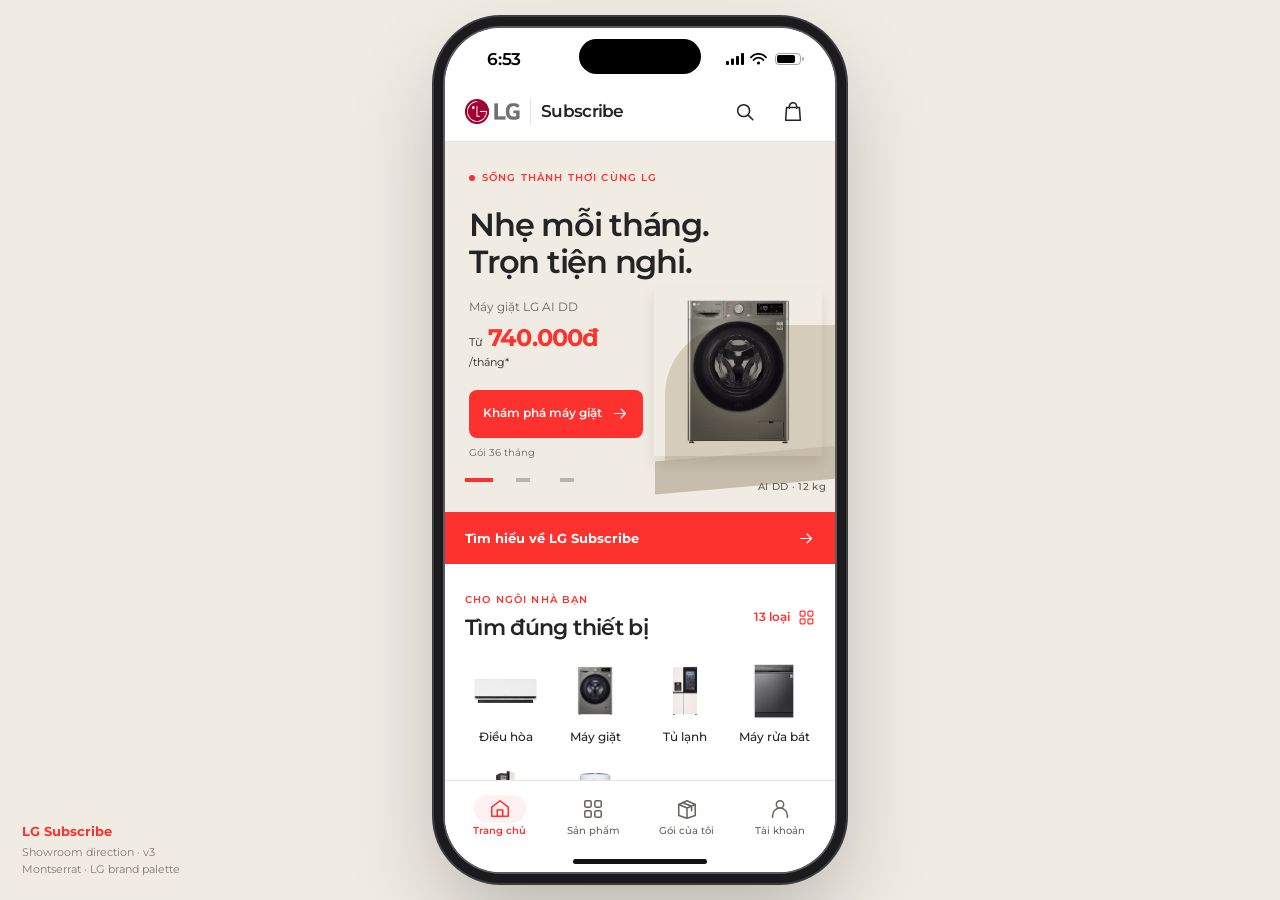
==== preview/index.html @ c77fae26 "Depicted promotion" ====
<!doctype html>
<html lang="vi">
<head>
<meta charset="utf-8">
<meta name="viewport" content="width=device-width,initial-scale=1,viewport-fit=cover">
<meta name="theme-color" content="#fd312e">
<meta name="description" content="LG Subscribe MiniApp — bản xem trước thiết kế dành cho điện thoại.">
<title>LG Subscribe · MiniApp</title>
<style>@font-face{font-family:'Montserrat';font-style:normal;font-weight:400;font-display:swap;src:url('[data-uri]') format('woff')}
@font-face{font-family:'Montserrat';font-style:normal;font-weight:500;font-display:swap;src:url('[data-uri]') format('woff')}
@font-face{font-family:'Montserrat';font-style:normal;font-weight:600;font-display:swap;src:url('[data-uri]') format('woff')}
@font-face{font-family:'Montserrat';font-style:normal;font-weight:700;font-display:swap;src:url('[data-uri]') format('woff')}

/* LG showroom — mobile MiniApp, Montserrat throughout. */
:root {
  --active: #fd312e;
  --heritage: #fd312e;
  --warm: #f0ece4;
  --white: #fff;
  --black: #000;
  --ink: #242424;
  --muted: #68645f;
  --line: #e7e3dd;
  --soft: #f7f5f2;
  --red-soft: #fff0f1;
  --display: 'Montserrat', Arial, sans-serif;
  --body: 'Montserrat', -apple-system, BlinkMacSystemFont, sans-serif;
  --header-height: calc(60px + env(safe-area-inset-top));
  --press-duration: 120ms;
  --state-duration: 180ms;
}

* {
  box-sizing: border-box
}

html {
  scroll-behavior: auto;
  scroll-padding-top: 80px
}

body {
  margin: 0;
  background: var(--warm);
  color: var(--ink);
  font: 14px/1.55 var(--body);
  -webkit-font-smoothing: antialiased
}

button,
input,
select,
textarea {
  font: inherit
}

button,
a,
input,
select,
textarea {
  -webkit-tap-highlight-color: transparent;
  touch-action: manipulation
}

button {
  cursor: pointer;
  color: inherit;
  border: 0;
  background: transparent;
  transition: background var(--state-duration), color var(--state-duration), opacity var(--press-duration)
}

button:active {
  opacity: .72
}

button:disabled {
  opacity: .4;
  cursor: default
}

a {
  color: var(--heritage)
}

button:focus-visible,
a:focus-visible,
input:focus-visible,
select:focus-visible,
textarea:focus-visible,
summary:focus-visible {
  outline: 3px solid var(--heritage);
  outline-offset: 3px
}

img {
  max-width: 100%;
  display: block
}

h1,
h2,
h3,
p {
  margin: 0
}

h1,
h2,
h3 {
  font-family: var(--display);
  letter-spacing: -.65px;
  text-wrap: balance
}

h1 {
  font-size: 27px;
  line-height: 1.3;
  font-weight: 700
}

h2 {
  font-size: 22px;
  line-height: 1.3;
  font-weight: 600
}

h3 {
  font-size: 16px;
  line-height: 1.45;
  font-weight: 600
}

svg {
  width: 22px;
  height: 22px;
  flex-shrink: 0;
  fill: none;
  stroke: currentColor;
  stroke-width: 1.7;
  stroke-linecap: round;
  stroke-linejoin: round
}

small {
  font-size: 12px
}

.app {
  width: 100%;
  max-width: 480px;
  min-height: 100dvh;
  margin: auto;
  background: var(--white);
  position: relative;
  box-shadow: 0 0 60px #00000008
}

.screen {
  padding-bottom: calc(100px + env(safe-area-inset-bottom));
  min-height: calc(100dvh - var(--header-height))
}

.screen.has-dock {
  padding-bottom: 124px
}

.pad {
  padding: 0 20px
}

.spaced {
  padding: 24px 20px
}

.header {
  position: sticky;
  top: 0;
  z-index: 20;
  height: var(--header-height);
  padding: 8px 20px;
  padding-top: calc(8px + env(safe-area-inset-top));
  display: flex;
  align-items: center;
  justify-content: space-between;
  background: var(--white);
  border-bottom: 1px solid var(--line)
}

.brand {
  display: flex;
  align-items: center;
  gap: 10px;
  min-height: 44px;
  padding: 0
}

.brand img {
  width: 55px;
  height: auto
}

.brand-name {
  font-size: 17px;
  font-weight: 600;
  letter-spacing: -.7px;
  border-left: 1px solid var(--line);
  padding-left: 10px
}

.header-actions {
  display: flex;
  gap: 4px
}

.icon-button {
  width: 44px;
  height: 44px;
  border-radius: 8px;
  display: inline-flex;
  align-items: center;
  justify-content: center;
  position: relative
}

.icon-button:hover {
  background: var(--soft)
}

.counter {
  position: absolute;
  right: 0;
  top: 1px;
  background: var(--heritage);
  color: var(--white);
  border-radius: 20px;
  min-width: 18px;
  height: 18px;
  font-size: 10px;
  line-height: 18px;
  text-align: center
}

.eyebrow,
.section-kicker {
  font-size: 10px;
  font-weight: 600;
  letter-spacing: 1.15px;
  text-transform: uppercase
}

.section-kicker {
  color: var(--heritage);
  margin-bottom: 6px
}

.section-heading {
  display: flex;
  align-items: center;
  justify-content: space-between;
  gap: 12px;
  margin-bottom: 20px
}

.section-heading h2 {
  font-size: 22px
}

.text-button {
  font-size: 12px;
  min-height: 44px;
  color: var(--heritage);
  font-weight: 600;
  display: inline-flex;
  align-items: center;
  gap: 8px;
  padding: 6px 0;
  flex-shrink: 0
}

.text-button svg {
  width: 17px;
  height: 17px
}

/* Campaigns: one message, one appliance, one action. */
.hero-wrap {
  padding: 0
}

.hero {
  min-height: 370px;
  position: relative;
  overflow: hidden;
  isolation: isolate;
  background: var(--warm);
  color: var(--ink)
}

.hero-content {
  position: relative;
  padding: 28px 24px 32px;
  z-index: 3;
  width: 100%
}

.hero .eyebrow {
  display: flex;
  align-items: center;
  gap: 7px;
  color: var(--heritage)
}

.brand-mark {
  display: inline-block;
  width: 6px;
  height: 6px;
  border-radius: 50%;
  background: var(--active)
}

.hero h1 {
  font-size: 32px;
  line-height: 1.16;
  letter-spacing: -1.25px;
  margin: 20px 0 18px;
  max-width: 330px;
  font-weight: 600
}

.hero-desc {
  font-size: 12px;
  line-height: 1.5;
  max-width: 180px;
  color: var(--muted);
  margin-bottom: 5px
}

.hero-price {
  font-size: 24px;
  font-weight: 700;
  letter-spacing: -.85px;
  line-height: 1.4;
  width: max-content;
  max-width: 56%;
  color: var(--heritage)
}

.hero-price small {
  font-size: 11px;
  font-weight: 400;
  letter-spacing: 0;
  color: var(--ink)
}

.hero-price small:last-child {
  display: block;
  margin-top: 1px
}

.hero-cta {
  margin-top: 19px;
  min-height: 48px;
  width: max-content;
  max-width: 60%;
  padding: 11px 14px;
  border-radius: 8px;
  background: var(--heritage);
  color: var(--white);
  font-size: 12px;
  font-weight: 600;
  display: flex;
  align-items: center;
  gap: 10px;
  text-align: left
}

.hero-cta svg {
  width: 17px;
  height: 17px
}

.hero-term {
  display: block;
  margin-top: 7px;
  font-size: 10px;
  color: var(--muted)
}

.hero-scene {
  position: absolute;
  right: 9px;
  bottom: 38px;
  width: 43%;
  height: 194px;
  z-index: 1;
  mix-blend-mode: multiply
}

.hero-stage {
  position: absolute;
  inset: 45px -30px -3px 7px;
  background: #e3ddd2;
  border-radius: 70px 0 0 0
}

.hero-stage::after {
  content: '';
  position: absolute;
  left: -10px;
  right: 0;
  bottom: 0;
  height: 33px;
  background: #d5cdc1;
  transform: skewY(-5deg);
  transform-origin: right
}

.hero-scene img {
  position: absolute;
  object-fit: contain;
  width: 100%;
  height: 174px;
  right: 4px;
  bottom: 15px;
  mix-blend-mode: multiply;
  filter: drop-shadow(0 8px 7px #00000018)
}

.hero-product-label {
  position: absolute;
  right: 0;
  bottom: -20px;
  font-size: 10px;
  letter-spacing: .3px;
  color: var(--muted);
  font-weight: 500;
  text-align: right
}

.hero-signature {
  position: absolute;
  right: 23px;
  top: 28px;
  font-size: 11px;
  font-weight: 600;
  letter-spacing: -.25px;
  opacity: .6;
  display: none
}

.hero.promo-tv {
  background: var(--heritage);
  color: var(--white)
}

.promo-tv .hero-desc,
.promo-tv .hero .eyebrow,
.promo-tv .hero-term {
  color: #f7dfe7
}

.promo-tv .eyebrow,
.promo-tv .hero-price,
.promo-tv .hero-price small {
  color: var(--white)
}

.promo-tv .hero-cta {
  background: var(--white);
  color: var(--heritage)
}

.promo-tv .hero-stage {
  background: #d9c1bd;
  inset: 72px -35px -3px 0;
  border-radius: 0
}

.promo-tv .hero-stage::after {
  background: #c5a8a0
}

.promo-tv .hero-scene {
  right: 0;
  width: 45%;
  height: 180px;
  mix-blend-mode: normal;
  background: var(--heritage)
}

.promo-tv .hero-scene img {
  height: 155px;
  bottom: 14px;
  right: 0;
  mix-blend-mode: normal;
  clip-path: inset(20% 0 20% 0)
}

.promo-tv .hero-product-label {
  right: 16px;
  color: #f7dfe7
}

.hero.promo-air {
  background: #e6e0d6;
  color: var(--ink)
}

.promo-air .hero-desc,
.promo-air .hero-term {
  color: var(--muted)
}

.promo-air .eyebrow {
  color: var(--heritage)
}

.promo-air .hero-price {
  color: var(--heritage)
}

.promo-air .hero-price small {
  color: var(--ink)
}

.promo-air .hero-cta {
  background: var(--heritage);
  color: var(--white)
}

.promo-air .hero-scene {
  mix-blend-mode: multiply;
  background: transparent
}

.promo-air .hero-stage {
  background: #e0d9cc
}

.promo-air .hero-stage::after {
  background: #c8bfad
}

.promo-air .hero-product-label {
  color: var(--muted)
}

.hero-wrap {
  position: relative
}

.pagination {
  position: absolute;
  left: 12px;
  bottom: 62px;
  z-index: 4;
  display: flex;
  gap: 0
}

.subscribe-ribbon {
  display: flex;
  align-items: center;
  gap: 10px;
  width: 100%;
  min-height: 52px;
  padding: 0 20px;
  background: var(--heritage);
  color: #fff;
  font-weight: 700;
  font-size: 13px;
  text-align: left
}

.subscribe-ribbon .ribbon-sub {
  flex: 1;
  min-width: 0;
  font-size: 10px;
  font-weight: 500;
  opacity: .85;
  white-space: nowrap;
  overflow: hidden;
  text-overflow: ellipsis
}

.subscribe-ribbon svg {
  width: 17px;
  height: 17px;
  margin-left: auto;
  flex: none
}

.dot-button {
  width: 44px;
  height: 44px;
  display: grid;
  place-items: center
}

.dot-button span {
  height: 4px;
  width: 14px;
  background: #b9b4ad;
  border-radius: 0;
  transition: background var(--state-duration), width var(--state-duration)
}

.dot-button[aria-pressed=true] span {
  width: 28px;
  background: var(--heritage)
}

/* Product types are the customer-facing entry points. */
.category-home {
  padding: 28px 20px 30px
}

.category-grid {
  display: grid;
  grid-template-columns: repeat(4, minmax(0, 1fr));
  gap: 18px 8px
}

.category-tile {
  min-height: 90px;
  display: flex;
  flex-direction: column;
  align-items: center;
  gap: 9px;
  padding: 0;
  font-size: 12px;
  font-weight: 500;
  line-height: 1.4;
  text-align: center;
  min-width: 0
}

.category-visual {
  height: 58px;
  width: 65px;
  display: grid;
  place-items: center;
  background: transparent;
  border-radius: 0
}

.category-visual img {
  height: 56px;
  width: 58px;
  object-fit: contain
}

.category-visual.ac img {
  width: 63px;
  height: 48px
}

.category-visual.tv img {
  width: 63px;
  height: 50px
}

.category-visual.all {
  color: var(--heritage)
}

.category-visual.all svg {
  width: 29px;
  height: 29px
}

.campaign-small {
  position: relative;
  background: var(--ink);
  color: var(--white);
  overflow: hidden;
  padding: 26px 24px;
  min-height: 224px;
  margin: 0 0 32px;
  isolation: isolate
}

.campaign-small-copy {
  position: relative;
  z-index: 2;
  max-width: 70%
}

.campaign-small h2 {
  font-size: 25px;
  line-height: 1.25;
  margin: 12px 0 8px;
  font-weight: 600;
  letter-spacing: -.8px
}

.campaign-small .eyebrow {
  color: #e5d7cc;
  font-size: 9px
}

.campaign-small p {
  font-size: 12px;
  color: #ddd7ce
}

.campaign-small .text-button {
  color: var(--white);
  margin-top: 12px;
  font-size: 11px
}

.small-stage {
  mix-blend-mode: normal;
  position: absolute;
  right: -24px;
  bottom: 0;
  width: 35%;
  height: 178px;
  background: #ede4d6;
  border-radius: 60px 0 0 0;
  z-index: 1
}

.small-stage img {
  position: absolute;
  right: 27px;
  width: 105px;
  height: 164px;
  bottom: 11px;
  object-fit: contain;
  mix-blend-mode: multiply
}

.featured {
  padding: 0 20px 32px
}

.product-grid {
  display: grid;
  grid-template-columns: repeat(2, minmax(0, 1fr));
  gap: 24px 12px
}

.product-card {
  min-width: 0;
  position: relative
}

.product-visual {
  position: relative;
  background: var(--soft);
  border-radius: 8px;
  aspect-ratio: 1/1.15;
  overflow: hidden
}

.product-open {
  padding: 22px 12px 16px;
  width: 100%;
  height: 100%;
  display: flex;
  align-items: center;
  justify-content: center
}

.product-open img {
  width: 92%;
  height: 92%;
  object-fit: contain;
  mix-blend-mode: multiply;
  transition: transform var(--state-duration)
}

.product-open:hover img {
  transform: scale(1.035)
}

.product-tag {
  position: absolute;
  left: 10px;
  top: 10px;
  font-size: 11px;
  font-weight: 500;
  z-index: 1;
  pointer-events: none;
  max-width: calc(100% - 20px);
  overflow-wrap: anywhere
}

.heart-button {
  position: absolute;
  right: 3px;
  bottom: 3px;
  width: 44px;
  height: 44px;
  display: grid;
  place-items: center;
  color: var(--muted);
  border-radius: 50%
}

.heart-button[aria-pressed=true] {
  color: var(--heritage)
}

.heart-button[aria-pressed=true] svg {
  fill: var(--heritage)
}

.image-disclaimer {
  position: absolute;
  left: 10px;
  bottom: 8px;
  color: var(--muted);
  font-size: 9px;
  max-width: calc(100% - 52px);
  pointer-events: none
}

.product-copy {
  width: 100%;
  text-align: left;
  padding: 12px 0 0;
  display: block
}

.product-copy h3 {
  font-size: 14px;
  line-height: 1.45;
  letter-spacing: -.35px;
  min-height: 41px;
  font-weight: 600;
  text-wrap: initial
}

.product-spec {
  font-size: 11px;
  color: var(--muted);
  margin: 6px 0 3px
}

.product-copy .model {
  font-size: 10px;
  color: var(--muted);
  overflow-wrap: anywhere;
  letter-spacing: .2px
}

.price {
  font-size: 21px;
  font-weight: 700;
  color: var(--heritage);
  letter-spacing: -.65px;
  line-height: 1.35;
  font-variant-numeric: tabular-nums
}

.price small {
  font-size: 11px;
  font-weight: 400;
  letter-spacing: 0;
  color: var(--muted)
}

.card-price-label {
  font-size: 11px;
  color: var(--muted);
  margin: 13px 0 2px
}

.term-note {
  font-size: 10px;
  color: var(--muted);
  margin-top: 4px;
  line-height: 1.6
}

.card-link {
  display: flex;
  align-items: center;
  justify-content: space-between;
  font-size: 11px;
  font-weight: 500;
  color: var(--ink);
  min-height: 44px;
  border-top: 1px solid var(--line);
  margin-top: 12px
}

.card-link svg {
  width: 17px;
  height: 17px;
  color: var(--heritage)
}

.availability-label {
  font-size: 11px;
  color: var(--heritage);
  margin-top: 7px
}

.benefits {
  margin: 0 0 24px;
  padding: 28px 24px 20px;
  background: var(--warm)
}

.benefits h2 {
  max-width: 300px;
  font-size: 25px;
  font-weight: 600
}

.benefit-grid {
  display: grid;
  margin: 24px 0 10px;
  gap: 0
}

.benefit-grid>div {
  display: flex;
  align-items: center;
  gap: 14px;
  padding: 16px 0;
  border-top: 1px solid #d8d1c6
}

.benefit-number {
  font-size: 12px;
  color: var(--heritage);
  align-self: flex-start;
  padding-top: 2px
}

.benefit-grid h3 {
  font-size: 14px;
  letter-spacing: -.25px
}

.benefit-grid p {
  font-size: 12px;
  color: var(--muted);
  margin-top: 3px
}

.benefit-grid svg {
  color: var(--heritage);
  margin-left: auto;
  width: 22px
}

.footnote {
  color: var(--muted);
  font-size: 11px;
  line-height: 1.8;
  padding: 0 20px 16px
}

.footnote a {
  font-size: inherit
}

/* Compact, phone-first browse controls. */
.page-top {
  padding: 22px 20px 16px
}

.page-top p {
  color: var(--muted);
  font-size: 13px;
  margin-top: 6px
}

.back-heading {
  display: flex;
  align-items: center;
  gap: 6px
}

.back-heading .icon-button {
  margin-left: -10px
}

.back-heading h1 {
  font-size: 21px
}

.catalog-screen .page-top {
  padding-top: 20px;
  padding-bottom: 16px
}

.catalog-screen .page-top h1 {
  font-size: 26px
}

.catalog-search {
  display: flex;
  align-items: center;
  margin: 0 20px 12px;
  background: var(--soft);
  border: 1px solid var(--line);
  padding: 0 12px;
  border-radius: 8px;
  height: 48px;
  gap: 10px
}

.catalog-search input {
  border: 0;
  background: transparent;
  width: 100%;
  min-width: 0;
  font-size: 16px;
  height: 100%;
  color: var(--ink)
}

.catalog-search input::placeholder {
  font-size: 10px
}

.catalog-search input:focus-visible {
  outline: none
}

.catalog-search:focus-within {
  border-color: var(--heritage);
  background: var(--white)
}

.catalog-search svg {
  width: 20px;
  color: var(--muted)
}

.catalog-toolbar {
  position: sticky;
  top: var(--header-height);
  z-index: 12;
  background: var(--white);
  padding: 8px 20px;
  display: flex;
  align-items: center;
  justify-content: space-between;
  gap: 12px;
  border-bottom: 1px solid var(--line)
}

.category-switch {
  display: flex;
  align-items: center;
  justify-content: space-between;
  gap: 12px;
  font-size: 13px;
  font-weight: 600;
  min-width: 0;
  flex: 1;
  min-height: 44px;
  padding: 8px 0;
  text-align: left
}

.category-switch span {
  min-width: 0;
  overflow-wrap: anywhere
}

.category-switch svg {
  width: 16px;
  height: 16px;
  transform: rotate(90deg)
}

.toolbar-button {
  min-height: 44px;
  display: flex;
  align-items: center;
  gap: 7px;
  border: 1px solid var(--line);
  padding: 8px 12px;
  border-radius: 8px;
  font-size: 12px;
  font-weight: 500;
  background: var(--white);
  flex-shrink: 0
}

.toolbar-button svg {
  width: 18px;
  height: 18px
}

.filter-count {
  border-radius: 50%;
  background: var(--heritage);
  color: var(--white);
  font-size: 10px;
  min-width: 18px;
  line-height: 18px;
  text-align: center
}

.sort-select {
  min-width: 0;
  border: 0;
  padding: 8px 0 8px 8px;
  color: var(--ink);
  background: var(--white);
  font-size: 12px;
  max-width: 160px;
  min-height: 44px
}

.results-line {
  display: flex;
  align-items: center;
  justify-content: space-between;
  gap: 8px;
  padding: 8px 20px 10px;
  font-size: 12px;
  color: var(--muted)
}

.results-line strong {
  color: var(--ink);
  font-weight: 500
}

.active-filters {
  padding: 12px 20px 0;
  display: flex;
  flex-wrap: wrap;
  gap: 8px
}

.active-filters:empty {
  display: none
}

.active-filter {
  display: flex;
  align-items: center;
  gap: 8px;
  min-height: 44px;
  background: var(--red-soft);
  border-radius: 8px;
  padding: 8px 10px;
  font-size: 11px;
  color: var(--heritage);
  text-align: left
}

.active-filter svg {
  width: 14px;
  height: 14px
}

.catalog-products {
  padding: 0 20px 24px
}

.empty {
  padding: 40px 16px;
  text-align: center
}

.empty-icon {
  display: grid;
  place-items: center;
  width: 68px;
  height: 68px;
  margin: 0 auto 17px;
  background: var(--warm);
  color: var(--heritage);
  border-radius: 50%
}

.empty-icon svg {
  width: 30px;
  height: 30px
}

.empty h2 {
  font-size: 21px;
  margin-bottom: 8px
}

.empty p {
  font-size: 14px;
  color: var(--muted);
  margin-bottom: 20px
}

.category-sheet-intro {
  font-size: 13px;
  color: var(--muted);
  margin: 6px 0 20px;
  line-height: 1.7
}

.category-picker-grid {
  display: grid;
  gap: 8px
}

.category-pick {
  display: flex;
  align-items: center;
  gap: 12px;
  min-height: 72px;
  padding: 10px 12px;
  width: 100%;
  text-align: left;
  border: 1px solid var(--line);
  border-radius: 8px;
  font-size: 14px;
  font-weight: 500
}

.category-pick.selected {
  border-color: var(--heritage);
  color: var(--heritage);
  background: var(--red-soft)
}

.category-pick-image {
  width: 48px;
  height: 48px;
  display: grid;
  place-items: center;
  flex-shrink: 0;
  color: var(--heritage)
}

.category-pick-image img {
  width: 44px;
  height: 44px;
  object-fit: contain;
  mix-blend-mode: multiply
}

.category-pick>span:nth-child(2) {
  flex: 1;
  min-width: 0
}

.category-pick small {
  display: block;
  color: var(--muted);
  font-size: 11px;
  font-weight: 400;
  margin-top: 3px
}

.category-pick>svg {
  width: 16px;
  color: var(--muted)
}

/* Bottom navigation retains predictable, thumb-friendly destinations. */
.nav {
  position: fixed;
  z-index: 25;
  bottom: 0;
  left: 50%;
  transform: translateX(-50%);
  max-width: 480px;
  width: 100%;
  background: var(--white);
  border-top: 1px solid var(--line);
  display: grid;
  grid-template-columns: repeat(4, minmax(0, 1fr));
  padding: 8px 8px calc(8px + env(safe-area-inset-bottom));
  min-height: calc(74px + env(safe-area-inset-bottom))
}

.nav-button {
  position: relative;
  display: flex;
  flex-direction: column;
  align-items: center;
  justify-content: flex-start;
  gap: 4px;
  padding-top: 6px;
  font-size: 10px;
  font-weight: 500;
  color: var(--muted);
  min-height: 56px;
  line-height: 1.4
}

.nav-button svg {
  width: 22px;
  height: 22px;
  margin-top: 3px;
  position: relative;
  z-index: 1
}

.nav-button[aria-current=page] {
  color: var(--heritage);
  font-weight: 600
}

.nav-button[aria-current=page]::before {
  content: '';
  width: 52px;
  height: 28px;
  border-radius: 14px;
  background: var(--red-soft);
  position: absolute;
  top: 6px
}

/* Flow foundations */
.primary {
  background: var(--heritage);
  color: #fff;
  display: flex;
  align-items: center;
  justify-content: center;
  gap: 9px;
  min-height: 50px;
  padding: 12px 18px;
  border-radius: 14px;
  font-weight: 600;
  font-size: 14px;
  width: 100%
}

.primary:hover {
  background: #d9201d
}

.secondary {
  border: 1px solid var(--line);
  background: #fff;
  display: flex;
  align-items: center;
  justify-content: center;
  gap: 8px;
  min-height: 48px;
  padding: 11px 16px;
  border-radius: 14px;
  font-size: 13px;
  font-weight: 600
}

.detail-visual {
  position: relative;
  margin: 0 16px;
  background: var(--soft);
  border-radius: 24px;
  padding: 20px 16px 10px
}

.detail-visual>.heart-button {
  top: 8px;
  bottom: auto;
  right: 8px
}

.detail-main-image {
  height: 241px;
  width: 100%;
  object-fit: contain;
  mix-blend-mode: multiply
}

.gallery-strip {
  display: flex;
  justify-content: center;
  gap: 8px;
  margin: 14px 0 1px
}

.gallery-button {
  border: 1px solid var(--line);
  border-radius: 12px;
  background: #fff;
  height: 48px;
  width: 48px;
  padding: 5px
}

.gallery-button[aria-pressed=true] {
  border-color: var(--heritage);
  box-shadow: 0 0 0 1px var(--heritage)
}

.gallery-button img {
  height: 100%;
  width: 100%;
  object-fit: contain
}

.detail-copy {
  padding: 20px
}

.detail-copy .model {
  font-size: 11px;
  color: var(--muted);
  margin: 3px 0 8px;
  letter-spacing: .6px
}

.detail-copy h1 {
  font-size: 23px;
  line-height: 1.45;
  margin-bottom: 11px
}

.spec-pills {
  display: flex;
  gap: 6px;
  flex-wrap: wrap
}

.spec-pills span {
  background: var(--soft);
  border-radius: 7px;
  padding: 5px 8px;
  font-size: 11px
}

.plan-section {
  padding: 0 20px 24px
}

.plan-section .section-heading {
  margin-bottom: 12px
}

.plan-section .section-heading h2 {
  font-size: 18px
}

.segmented {
  display: flex;
  background: var(--soft);
  padding: 4px;
  border-radius: 13px;
  margin-bottom: 16px
}

.segmented button {
  min-height: 44px;
  flex: 1;
  font-size: 13px;
  border-radius: 10px
}

.segmented button[aria-pressed=true] {
  background: #fff;
  box-shadow: 0 2px 8px #0000000c;
  font-weight: 600;
  color: var(--heritage)
}

.term-grid {
  display: grid;
  grid-template-columns: repeat(3, 1fr);
  gap: 8px
}

.term-option {
  border: 1px solid var(--line);
  border-radius: 14px;
  min-height: 86px;
  padding: 11px 4px;
  position: relative;
  text-align: center
}

.term-option strong {
  display: block;
  font-size: 13px;
  font-weight: 600
}

.term-option span {
  display: block;
  font-size: 11px;
  margin-top: 5px;
  color: var(--muted)
}

.term-option[aria-pressed=true] {
  border-color: var(--heritage);
  box-shadow: 0 0 0 1px var(--heritage);
  background: #fff6f6
}

.term-option[aria-pressed=true] strong,
.term-option[aria-pressed=true] span {
  color: var(--heritage)
}

.plan-summary {
  margin-top: 15px;
  border-radius: 15px;
  background: var(--soft);
  padding: 16px
}

.summary-top {
  display: flex;
  justify-content: space-between;
  align-items: end;
  gap: 10px
}

.summary-top .price {
  font-size: 28px;
  line-height: 1.3
}

.summary-top .price small {
  font-size: 11px;
  display: block;
  margin-top: 3px
}

.summary-top>span {
  font-size: 11px;
  color: var(--muted);
  text-align: right
}

.cost-row {
  display: flex;
  align-items: center;
  justify-content: space-between;
  gap: 10px;
  font-size: 12px;
  margin-top: 11px
}

.cost-row strong {
  font-weight: 600;
  text-align: right
}

.plan-summary hr {
  margin: 13px 0 0;
  border: 0;
  border-top: 1px solid #e0dcd5
}

.service-card {
  margin: 0 20px 22px;
  border-top: 1px solid var(--line);
  padding-top: 20px
}

.service-card h2 {
  font-size: 18px;
  margin-bottom: 14px
}

.feature-row {
  display: flex;
  gap: 12px;
  margin-top: 13px
}

.feature-row svg {
  width: 22px;
  color: var(--heritage);
  margin-top: 2px
}

.feature-row h3 {
  font-size: 13px
}

.feature-row p {
  font-size: 11px;
  color: var(--muted);
  margin-top: 3px
}

.accordion {
  margin: 0 20px 22px;
  border-top: 1px solid var(--line)
}

.accordion details {
  border-bottom: 1px solid var(--line)
}

.accordion summary {
  display: flex;
  justify-content: space-between;
  align-items: center;
  min-height: 56px;
  font-size: 14px;
  font-weight: 600;
  cursor: pointer;
  list-style: none
}

.accordion summary::-webkit-details-marker {
  display: none
}

.accordion summary:after {
  content: '+';
  font-size: 22px;
  font-weight: 400
}

.accordion details[open] summary:after {
  content: '−'
}

.accordion .answer {
  padding: 0 0 18px;
  font-size: 12px;
  color: var(--muted);
  line-height: 1.8
}

.spec-table {
  width: 100%;
  font-size: 12px;
  border-collapse: collapse
}

.spec-table td {
  padding: 9px 0;
  border-top: 1px solid var(--line)
}

.spec-table td:first-child {
  color: var(--muted);
  width: 42%
}

.dock {
  position: fixed;
  z-index: 24;
  bottom: 0;
  left: 50%;
  transform: translateX(-50%);
  width: 100%;
  max-width: 480px;
  background: #fffffff8;
  border-top: 1px solid var(--line);
  backdrop-filter: blur(16px);
  padding: 12px 20px max(15px, env(safe-area-inset-bottom));
  display: flex;
  gap: 15px;
  align-items: center;
  min-height: 92px
}

.dock .dock-price {
  min-width: 115px
}

.dock .dock-price .price {
  font-size: 20px
}

.dock .dock-price small {
  font-size: 10px;
  color: var(--muted)
}

.dock .primary {
  flex: 1;
  font-size: 13px;
  min-height: 50px
}

.overlay {
  position: fixed;
  inset: 0;
  z-index: 100;
  background: #0007;
  display: flex;
  align-items: end;
  justify-content: center;
  backdrop-filter: blur(2px)
}

.overlay[hidden] {
  display: none
}

.sheet {
  max-width: 480px;
  width: 100%;
  max-height: 88dvh;
  overflow: auto;
  background: #fff;
  border-radius: 26px 26px 0 0;
  box-shadow: 0 -10px 50px #0002;
  animation: slide-up .2s ease-out;
  overscroll-behavior: contain;
  padding-bottom: env(safe-area-inset-bottom)
}

.sheet-handle {
  height: 4px;
  width: 35px;
  background: #dad6d0;
  margin: 10px auto 0;
  border-radius: 4px
}

.sheet-heading {
  padding: 8px 20px 10px;
  display: flex;
  justify-content: space-between;
  align-items: center;
  position: sticky;
  top: 0;
  background: #fff;
  z-index: 1
}

.sheet-heading h2 {
  font-size: 19px
}

.sheet-content {
  padding: 0 20px 24px
}

.sheet-content .label {
  display: block;
  font-size: 14px;
  font-weight: 600;
  margin: 18px 0 11px
}

.sheet-content .sub-label {
  font-size: 11px;
  color: var(--muted);
  margin: 0 0 12px
}

.filter-options {
  display: flex;
  gap: 8px;
  flex-wrap: wrap
}

.choice {
  border: 1px solid var(--line);
  border-radius: 10px;
  padding: 9px 12px;
  min-height: 44px;
  font-size: 12px;
  background: #fff;
  display: flex;
  align-items: center;
  gap: 5px
}

.choice[aria-pressed=true] {
  border-color: var(--heritage);
  background: #fff1f3;
  color: var(--heritage)
}

.choice svg {
  width: 15px;
  height: 15px
}

.sheet-actions {
  position: sticky;
  bottom: 0;
  padding: 12px 20px 18px;
  background: #fff;
  border-top: 1px solid var(--line);
  display: flex;
  gap: 10px
}

.sheet-actions .secondary {
  width: 96px
}

.sheet-actions .primary {
  flex: 1
}

.range-labels {
  display: flex;
  justify-content: space-between;
  font-size: 11px;
  color: var(--muted)
}

.sheet-content input[type=range] {
  width: 100%;
  accent-color: var(--heritage);
  height: 40px;
  cursor: pointer
}

.stepper {
  display: flex;
  padding: 0 20px 25px;
  gap: 0
}

.step {
  flex: 1;
  position: relative;
  text-align: center;
  color: var(--muted);
  font-size: 10px
}

.step::before {
  content: '';
  position: absolute;
  height: 2px;
  background: var(--line);
  width: 100%;
  top: 14px;
  left: -50%
}

.step:first-child::before {
  display: none
}

.step span {
  position: relative;
  display: grid;
  place-items: center;
  width: 29px;
  height: 29px;
  margin: 0 auto 6px;
  border-radius: 50%;
  background: var(--soft);
  z-index: 1;
  border: 1px solid var(--line);
  font-size: 11px
}

.step.active {
  color: var(--heritage);
  font-weight: 600
}

.step.active span {
  color: #fff;
  border-color: var(--heritage);
  background: var(--heritage)
}

.step.done span {
  background: var(--red-soft);
  color: var(--heritage);
  border-color: #f4c8d5
}

.mini-product {
  display: flex;
  align-items: center;
  gap: 14px;
  background: var(--soft);
  border-radius: 16px;
  padding: 14px;
  margin: 0 20px 22px
}

.mini-product img {
  height: 64px;
  width: 62px;
  object-fit: contain;
  mix-blend-mode: multiply
}

.mini-product h3 {
  font-size: 13px;
  letter-spacing: -.25px
}

.mini-product p {
  font-size: 11px;
  color: var(--muted);
  margin-top: 4px
}

.mini-product .price {
  font-size: 14px;
  margin-top: 4px
}

.form-area {
  padding: 0 20px 30px
}

.form-area h2 {
  font-size: 19px;
  margin-bottom: 8px
}

.form-area>p {
  font-size: 12px;
  color: var(--muted);
  margin-bottom: 20px
}

.field {
  margin-bottom: 18px
}

.field label {
  display: block;
  font-size: 12px;
  font-weight: 600;
  margin-bottom: 7px
}

.field input,
.field select,
.field textarea {
  width: 100%;
  border: 1px solid #d9d5cf;
  border-radius: 12px;
  background: #fff;
  min-height: 50px;
  padding: 12px;
  font-size: 16px;
  color: var(--ink)
}

.field textarea {
  resize: vertical;
  min-height: 76px
}

.field .hint {
  font-size: 11px;
  color: var(--muted);
  margin-top: 5px
}

.field .error {
  color: var(--heritage);
  font-size: 11px;
  margin-top: 5px;
  min-height: 0
}

.field.invalid input,
.field.invalid select {
  border-color: var(--heritage)
}

.form-info {
  display: flex;
  align-items: flex-start;
  gap: 10px;
  padding: 14px;
  background: var(--soft);
  border-radius: 13px;
  font-size: 11px;
  color: var(--muted)
}

.form-info svg {
  width: 19px;
  color: var(--heritage);
  margin-top: 1px
}

.installation-choice {
  display: flex;
  align-items: center;
  gap: 12px;
  width: 100%;
  text-align: left;
  padding: 15px;
  border: 1px solid var(--line);
  border-radius: 13px;
  min-height: 69px;
  margin-bottom: 10px
}

.installation-choice[aria-pressed=true] {
  border-color: var(--heritage);
  background: #fff6f7
}

.installation-choice strong {
  display: block;
  font-size: 13px
}

.installation-choice small {
  display: block;
  font-size: 11px;
  color: var(--muted);
  margin-top: 3px
}

.installation-choice svg {
  color: var(--heritage)
}

.review-block {
  border: 1px solid var(--line);
  border-radius: 16px;
  padding: 15px;
  margin-bottom: 15px
}

.review-heading {
  display: flex;
  justify-content: space-between;
  align-items: center
}

.review-heading h3 {
  font-size: 13px
}

.review-heading button {
  min-height: 44px;
  color: var(--heritage);
  font-size: 12px;
  padding: 0 6px
}

.review-block p {
  font-size: 12px;
  margin-top: 7px;
  overflow-wrap: anywhere;
  color: var(--muted)
}

.consent {
  display: flex;
  gap: 10px;
  font-size: 12px;
  line-height: 1.7;
  margin: 20px 0
}

.consent input {
  width: 20px;
  height: 20px;
  margin: 2px 0 0;
  accent-color: var(--heritage);
  flex-shrink: 0
}

.consent button {
  padding: 0;
  font-size: inherit;
  text-decoration: underline;
  color: var(--heritage)
}

.success {
  padding: 36px 24px
}

.success-burst {
  position: relative;
  border-radius: 50%;
  width: 88px;
  height: 88px;
  margin: 0 auto 22px;
  display: grid;
  place-items: center;
  background: var(--red-soft);
  color: var(--heritage)
}

.success-burst svg {
  height: 39px;
  width: 39px;
  stroke-width: 2
}

.success h1 {
  text-align: center;
  font-size: 25px;
  margin-bottom: 11px
}

.success>p {
  text-align: center;
  font-size: 13px;
  color: var(--muted)
}

.success .review-block {
  margin-top: 28px
}

.success .primary {
  margin-top: 20px
}

.request-ref {
  font-size: 11px;
  color: var(--heritage);
  text-align: center;
  margin-top: 16px
}

.packages-empty {
  padding-top: 50px
}

.package-card {
  margin: 0 20px 15px;
  border: 1px solid var(--line);
  border-radius: 18px;
  overflow: hidden
}

.package-card .mini-product {
  margin: 0;
  border-radius: 0;
  background: #fff
}

.status-strip {
  display: flex;
  align-items: center;
  justify-content: space-between;
  padding: 10px 14px;
  background: var(--soft);
  font-size: 10px;
  color: var(--muted)
}

.status-strip strong {
  color: var(--heritage);
  font-size: 11px
}

.profile-box {
  display: flex;
  align-items: center;
  gap: 15px;
  padding: 24px 20px 22px
}

.avatar {
  width: 57px;
  height: 57px;
  background: var(--red-soft);
  color: var(--heritage);
  border-radius: 50%;
  display: grid;
  place-items: center;
  font-size: 23px;
  font-weight: 600
}

.profile-box h1 {
  font-size: 21px
}

.profile-box p {
  font-size: 12px;
  color: var(--muted)
}

.menu-list {
  padding: 0 20px 22px
}

.menu-row {
  border-bottom: 1px solid var(--line);
  min-height: 64px;
  width: 100%;
  display: flex;
  align-items: center;
  gap: 13px;
  text-align: left;
  font-size: 13px
}

.menu-row>svg:first-child {
  color: var(--heritage);
  width: 20px
}

.menu-row>svg:last-child {
  margin-left: auto;
  width: 16px;
  color: var(--muted)
}

.saved-count {
  margin-left: auto;
  font-size: 12px;
  color: var(--muted)
}

.toast {
  position: fixed;
  left: 50%;
  transform: translateX(-50%);
  bottom: 100px;
  max-width: 410px;
  width: calc(100% - 48px);
  border-radius: 13px;
  background: #242424;
  color: #fff;
  z-index: 120;
  padding: 13px 16px;
  font-size: 12px;
  text-align: center;
  box-shadow: 0 8px 30px #0002
}

.toast[hidden] {
  display: none
}

.support-intro {
  background: var(--warm);
  margin: 0 20px 23px;
  padding: 23px;
  border-radius: 20px
}

.support-intro h2 {
  font-size: 24px;
  margin-bottom: 10px
}

.support-intro p {
  font-size: 13px;
  color: var(--muted)
}

.support-intro .secondary {
  background: transparent;
  margin-top: 20px;
  border-color: #bdb7ad;
  text-decoration: none
}

.help-card {
  margin: 0 20px 15px;
  padding: 17px;
  border: 1px solid var(--line);
  border-radius: 17px
}

.help-card h3 {
  margin-bottom: 8px
}

.help-card p {
  font-size: 12px;
  color: var(--muted)
}

.cart-row {
  margin: 0 20px 14px;
  border: 1px solid var(--line);
  border-radius: 17px;
  padding: 14px;
  position: relative
}

.cart-row .mini-product {
  margin: 0;
  padding: 0;
  background: #fff;
  padding-right: 28px
}

.cart-row>.icon-button {
  position: absolute;
  right: 2px;
  top: 2px;
  color: var(--muted)
}

.cart-row .secondary {
  margin-top: 12px;
  width: 100%
}

.request-small {
  margin: 0 20px 24px;
  padding: 15px;
  background: var(--red-soft);
  border-radius: 15px;
  font-size: 12px;
  color: var(--heritage)
}

.preview-ribbon {
  position: fixed;
  left: 22px;
  bottom: 22px;
  color: #81796d;
  font-size: 11px;
  max-width: 170px
}

.preview-ribbon strong {
  display: block;
  color: var(--heritage);
  font-size: 13px;
  margin-bottom: 3px
}

.gallery-caption {
  font-size: 10px;
  color: var(--muted);
  text-align: center;
  margin-top: 8px
}

.sheet .answer {
  font-size: 13px;
  color: var(--muted);
  line-height: 1.85
}

.sheet .answer p {
  margin-bottom: 14px
}

.sheet .answer h3 {
  font-size: 14px;
  color: var(--ink);
  margin: 18px 0 6px
}


@keyframes slide-up {
  from {
    transform: translateY(25px);
    opacity: .8
  }

  to {
    transform: translateY(0);
    opacity: 1
  }
}

@media(max-width:850px) {
  .preview-ribbon {
    display: none
  }
}

@media(max-width:359px) {
  .header {
    padding-left: 16px;
    padding-right: 16px
  }

  .brand img {
    width: 50px
  }

  .brand-name {
    font-size: 16px
  }

  .hero {
    min-height: 360px
  }

  .hero-content {
    padding: 26px 20px 30px
  }

  .hero h1 {
    font-size: 28px;
    letter-spacing: -1px;
    margin: 18px 0
  }

  .hero-price {
    font-size: 22px
  }

  .hero-desc {
    max-width: 157px;
    font-size: 11px
  }

  .hero-cta {
    font-size: 11px;
    padding: 11px 12px;
    gap: 7px;
    max-width: 60%
  }

  .hero-scene {
    right: 0;
    width: 42%;
    height: 190px;
    bottom: 39px
  }

  .hero-scene img {
    height: 156px
  }

  .hero-product-label {
    right: 12px;
    font-size: 9px
  }

  .promo-tv .hero-scene {
    width: 44%
  }

  .promo-tv .hero-scene img {
    height: 140px
  }

  .section-heading h2 {
    font-size: 20px
  }

  .section-kicker {
    font-size: 9px
  }

  .category-tile {
    font-size: 11px
  }

  .category-grid {
    gap: 16px 4px
  }

  .category-visual {
    width: 58px
  }

  .category-visual img {
    width: 51px
  }

  .campaign-small {
    padding-left: 20px
  }

  .campaign-small h2 {
    font-size: 22px
  }

  .campaign-small .text-button {
    font-size: 10px;
    gap: 6px
  }

  .small-stage {
    right: -31px;
    width: 36%
  }

  .small-stage img {
    width: 92px;
    right: 33px
  }

  .featured,
  .catalog-products {
    padding-left: 16px;
    padding-right: 16px
  }

  .product-grid {
    gap: 24px 10px
  }

  .product-copy h3 {
    font-size: 13px
  }

  .price {
    font-size: 19px
  }

  .term-note {
    font-size: 9px
  }

  .page-top,
  .catalog-screen .page-top {
    padding-left: 16px;
    padding-right: 16px
  }

  .catalog-screen .page-top h1 {
    font-size: 24px
  }

  .catalog-search {
    margin-left: 16px;
    margin-right: 16px
  }

  .catalog-toolbar,
  .results-line {
    padding-left: 16px;
    padding-right: 16px
  }

  .category-switch {
    font-size: 12px
  }

  .nav-button {
    font-size: 9px
  }
}

@media(prefers-reduced-motion:reduce) {
  html {
    scroll-behavior: auto
  }

  *,
  *::before,
  *::after {
    animation: none !important;
    transition: none !important
  }
}

.primary,
.secondary {
  border-radius: 8px
}

.sheet {
  scroll-padding-top: 90px;
  scroll-padding-bottom: 100px
}

.category-pick,
.choice {
  scroll-margin-block: 90px
}
/* Promotions: small box under each product card, full list on detail. */
.product-grid .product-card {
  display: grid;
  grid-row: span 4;
  grid-template-rows: subgrid;
  row-gap: 0
}

.product-grid .product-card .product-copy {
  align-self: start
}

.promo-box {
  display: flex;
  gap: 8px;
  align-items: flex-start;
  margin-top: 10px;
  padding: 9px 10px;
  background: var(--red-soft);
  border-radius: 8px;
  color: var(--heritage)
}

.promo-box svg {
  width: 16px;
  height: 16px;
  margin-top: 1px
}

.promo-box p {
  font-size: 11px;
  font-weight: 600;
  line-height: 1.45;
  margin: 0
}

.promo-box small {
  display: block;
  font-size: 10px;
  color: var(--muted);
  margin-top: 2px
}

.promo-banner {
  display: block;
  width: 100%;
  height: auto;
  border-radius: 12px;
  margin-bottom: 6px
}

.promo-note {
  font-size: 10px;
  color: var(--muted);
  margin-top: 14px;
  line-height: 1.6
}

/* LG showroom: product decisions and service flows. */
.screen.has-dock>.page-top {
  padding-top: 16px;
  padding-bottom: 14px
}

.screen.has-dock .back-heading {
  gap: 8px
}

.screen.has-dock .back-heading h1 {
  font-size: 18px;
  letter-spacing: -.5px
}

.screen.has-dock>.page-top>p {
  font-size: 14px;
  line-height: 1.6;
  margin-top: 8px
}

.screen.has-dock {
  padding-bottom: calc(124px + env(safe-area-inset-bottom))
}

.detail-visual {
  margin: 0 20px;
  background: var(--soft);
  border-radius: 12px;
  padding: 24px 20px 14px;
  overflow: hidden
}

.detail-main-image {
  height: 256px;
  filter: drop-shadow(0 14px 8px #2424240b)
}

.detail-visual>.heart-button {
  top: 8px;
  right: 8px;
  width: 44px;
  height: 44px;
  background: #fff;
  border-radius: 50%;
  border: 1px solid var(--line)
}

.detail-visual .gallery-caption {
  font-size: 12px;
  line-height: 1.6;
  margin: 12px 0 4px
}

.gallery-strip {
  gap: 8px;
  margin-top: 20px
}

.gallery-button {
  width: 52px;
  height: 52px;
  border-radius: 8px;
  border-color: var(--line);
  padding: 6px;
  transition: background .16s, transform .16s, border-color .16s
}

.gallery-button[aria-pressed=true] {
  border-color: var(--heritage);
  box-shadow: none;
  background: var(--red-soft)
}

.gallery-button:active {
  transform: scale(.96)
}

.detail-copy {
  padding: 24px 20px 28px
}

.detail-copy .model {
  font-size: 12px;
  line-height: 1.5;
  font-weight: 500;
  letter-spacing: .7px;
  margin: 0 0 7px
}

.detail-copy h1 {
  font-size: 26px;
  line-height: 1.35;
  letter-spacing: -.9px;
  margin-bottom: 16px;
  text-wrap: balance
}

.spec-pills {
  gap: 8px
}

.spec-pills span {
  padding: 6px 9px;
  font-size: 12px;
  line-height: 1.4;
  background: var(--soft);
  border-radius: 4px
}

.detail-copy .availability-label {
  font-size: 13px;
  line-height: 1.5
}

.plan-section {
  padding: 0 20px 28px
}

.plan-section .section-heading {
  margin-bottom: 16px
}

.plan-section .section-heading h2 {
  font-size: 20px;
  line-height: 1.4;
  letter-spacing: -.6px
}

.plan-section .segmented,
.package-card .segmented {
  border-radius: 8px;
  background: var(--soft);
  padding: 4px;
  margin-bottom: 20px;
  gap: 4px
}

.plan-section .segmented button {
  min-height: 46px;
  border-radius: 6px;
  font-size: 14px;
  font-weight: 500;
  transition: background .16s, color .16s
}

.plan-section .segmented button[aria-pressed=true] {
  background: #fff;
  box-shadow: none;
  color: var(--heritage);
  font-weight: 700
}

.term-grid {
  gap: 8px;
  align-items: stretch
}

.term-option {
  min-width: 0;
  min-height: 102px;
  border: 1px solid var(--line);
  border-radius: 8px;
  padding: 28px 6px 14px;
  background: #fff;
  transition: background .16s, border-color .16s, transform .16s
}

.term-option strong {
  font-size: 14px;
  line-height: 1.4;
  font-weight: 600;
  letter-spacing: -.3px
}

.term-option span {
  font-size: 12px;
  line-height: 1.5;
  margin-top: 7px;
  color: var(--muted);
  letter-spacing: -.25px;
  overflow-wrap: anywhere;
  font-variant-numeric: tabular-nums
}

.term-option::before {
  content: '';
  position: absolute;
  top: 10px;
  right: 10px;
  width: 13px;
  height: 13px;
  border: 1px solid #cbc6bf;
  border-radius: 50%
}

.term-option[aria-pressed=true] {
  background: var(--red-soft);
  border-color: var(--heritage);
  box-shadow: none
}

.term-option[aria-pressed=true]::before {
  border-color: var(--heritage);
  background: var(--heritage)
}

.term-option[aria-pressed=true]::after {
  content: '';
  position: absolute;
  right: 14px;
  top: 13px;
  width: 4px;
  height: 7px;
  border: solid #fff;
  border-width: 0 1.5px 1.5px 0;
  transform: rotate(45deg)
}

.term-option[aria-pressed=true] strong,
.term-option[aria-pressed=true] span {
  color: var(--heritage)
}

.term-option:active {
  transform: scale(.98)
}

.plan-summary {
  margin-top: 20px;
  padding: 22px 20px;
  background: var(--soft);
  border-radius: 12px;
  border: 1px solid var(--line)
}

.summary-top {
  display: block
}

.summary-top .price {
  font-size: 32px;
  line-height: 1.2;
  font-weight: 700;
  letter-spacing: -1.2px;
  font-variant-numeric: tabular-nums
}

.summary-top .price small {
  font-size: 13px;
  line-height: 1.5;
  margin-top: 7px;
  color: var(--muted);
  letter-spacing: 0
}

.summary-top>span {
  display: block;
  font-size: 12px;
  line-height: 1.5;
  text-align: left;
  color: var(--muted);
  margin-top: 5px
}

.plan-summary hr {
  margin-top: 18px;
  border-color: var(--line)
}

.plan-summary .cost-row {
  font-size: 13px;
  line-height: 1.6;
  margin-top: 14px;
  align-items: flex-start
}

.plan-summary .cost-row strong {
  color: var(--ink);
  font-weight: 600;
  font-variant-numeric: tabular-nums
}

.plan-summary .term-note {
  font-size: 12px;
  line-height: 1.7
}

.service-card {
  margin: 0 20px 28px;
  border-top: 1px solid var(--line);
  padding-top: 24px
}

.service-card h2 {
  font-size: 20px;
  letter-spacing: -.6px;
  margin-bottom: 18px
}

.feature-row {
  margin-top: 16px;
  gap: 12px;
  align-items: flex-start
}

.feature-row svg {
  width: 20px;
  height: 20px;
  margin-top: 1px
}

.feature-row h3 {
  font-size: 14px;
  font-weight: 500;
  line-height: 1.6;
  letter-spacing: -.25px
}

.feature-row p {
  font-size: 13px;
  line-height: 1.6;
  margin-top: 4px
}

.accordion {
  margin: 0 20px 28px
}

.accordion summary {
  font-size: 14px;
  font-weight: 600;
  line-height: 1.6;
  min-height: 64px;
  padding: 12px 0;
  gap: 16px
}

.accordion summary::after {
  font-size: 24px;
  color: var(--heritage);
  flex-shrink: 0
}

.accordion .answer {
  font-size: 13px;
  line-height: 1.85;
  padding-bottom: 22px
}

.spec-table {
  font-size: 13px;
  line-height: 1.7
}

.spec-table td {
  vertical-align: top;
  padding: 12px 0;
  overflow-wrap: anywhere
}

.spec-table td:first-child {
  width: 43%;
  padding-right: 15px
}

.screen.has-dock .pad .secondary {
  min-height: 52px;
  border-radius: 8px;
  font-size: 14px;
  border-color: #cbc6bf;
  gap: 10px
}

.dock {
  padding: 14px 20px max(16px, env(safe-area-inset-bottom));
  gap: 16px;
  min-height: 96px;
  background: #fff;
  border-top: 1px solid var(--line);
  backdrop-filter: none
}

.dock .dock-price {
  min-width: 0;
  flex: 0 0 42%
}

.dock .dock-price .price {
  font-size: 21px;
  letter-spacing: -.7px;
  font-variant-numeric: tabular-nums
}

.dock .dock-price small {
  display: block;
  font-size: 12px;
  line-height: 1.5;
  margin-top: 3px
}

.dock .primary {
  min-height: 52px;
  font-size: 13px;
  line-height: 1.4;
  border-radius: 8px;
  padding: 12px 14px;
  gap: 8px;
  font-weight: 600;
  transition: background .16s, transform .16s
}

.dock .primary svg {
  width: 18px;
  height: 18px
}

.dock .primary:active {
  transform: scale(.98)
}

.stepper {
  padding: 4px 20px 28px
}

.step {
  font-size: 12px;
  line-height: 1.4
}

.step span {
  width: 32px;
  height: 32px;
  margin-bottom: 8px;
  font-size: 12px;
  border-color: var(--line);
  background: #fff
}

.step::before {
  top: 15px;
  background: var(--line)
}

.step.active {
  font-weight: 600
}

.step.done span {
  border-color: var(--heritage);
  background: var(--red-soft)
}

.step.done::before,
.step.active::before {
  background: var(--heritage)
}

.mini-product {
  gap: 16px;
  padding: 16px;
  margin-bottom: 26px;
  border-radius: 8px;
  background: var(--soft);
  border: 1px solid var(--line)
}

.mini-product img {
  width: 68px;
  height: 76px;
  flex-shrink: 0
}

.mini-product>div {
  min-width: 0
}

.mini-product h3 {
  font-size: 14px;
  line-height: 1.55;
  font-weight: 600;
  letter-spacing: -.35px
}

.mini-product p {
  font-size: 12px;
  line-height: 1.5;
  margin-top: 5px
}

.mini-product .price {
  font-size: 17px;
  line-height: 1.4;
  margin-top: 7px;
  font-variant-numeric: tabular-nums
}

.mini-product .price small {
  font-size: 12px
}

.form-area {
  padding-bottom: 32px
}

.form-area h2 {
  font-size: 21px;
  line-height: 1.4;
  letter-spacing: -.6px;
  margin-bottom: 8px
}

.form-area>p {
  font-size: 14px;
  line-height: 1.7;
  margin-bottom: 24px
}

.field {
  margin-bottom: 22px
}

.field label {
  font-size: 13px;
  line-height: 1.5;
  font-weight: 600;
  margin-bottom: 9px
}

.field input,
.field select,
.field textarea {
  border-radius: 8px;
  border-color: #cbc6bf;
  min-height: 54px;
  padding: 14px;
  font-size: 16px;
  line-height: 1.5;
  transition: border-color .16s, background .16s
}

.field textarea {
  min-height: 96px
}

.field input:focus,
.field select:focus,
.field textarea:focus {
  border-color: var(--heritage);
  background: #fff
}

.field .error,
.field .hint {
  font-size: 12px;
  line-height: 1.6;
  margin-top: 7px
}

.form-info {
  font-size: 13px;
  line-height: 1.7;
  padding: 16px;
  border-radius: 8px;
  background: var(--soft);
  gap: 12px
}

.form-info svg {
  width: 20px;
  height: 20px;
  margin-top: 2px
}

.installation-choice {
  min-height: 92px;
  margin-bottom: 12px;
  border-radius: 8px;
  padding: 17px 15px;
  gap: 12px;
  background: #fff;
  transition: background .16s, border-color .16s, transform .16s
}

.installation-choice>span {
  flex: 1;
  min-width: 0
}

.installation-choice strong {
  font-size: 14px;
  line-height: 1.5;
  letter-spacing: -.3px;
  font-weight: 600
}

.installation-choice small {
  font-size: 13px;
  line-height: 1.65;
  margin-top: 5px
}

.installation-choice[aria-pressed=true] {
  background: var(--red-soft);
  border-color: var(--heritage)
}

.installation-choice:active {
  transform: scale(.99)
}

.review-block {
  border-radius: 8px;
  padding: 18px;
  margin-bottom: 16px;
  background: #fff
}

.review-heading h3 {
  font-size: 14px;
  font-weight: 600;
  line-height: 1.5
}

.review-heading button {
  min-height: 44px;
  min-width: 44px;
  font-size: 13px
}

.review-block p {
  font-size: 14px;
  line-height: 1.8;
  margin-top: 9px;
  color: var(--ink)
}

.consent {
  font-size: 13px;
  line-height: 1.8;
  gap: 12px;
  align-items: flex-start;
  margin: 24px 0
}

.consent input {
  width: 22px;
  height: 22px;
  margin-top: 3px;
  flex-shrink: 0
}

.consent span {
  min-width: 0
}

.consent button {
  line-height: 1.8;
  font-size: 13px;
  min-height: 28px
}

.sheet {
  border-radius: 24px 24px 0 0;
  background: #fff;
  box-shadow: 0 -8px 32px #00000012
}

.sheet-handle {
  margin-top: 12px;
  width: 40px;
  height: 4px;
  background: #c9c4bd
}

.sheet-heading {
  padding: 10px 20px 14px;
  gap: 12px;
  border-bottom: 1px solid var(--line);
  margin-bottom: 4px
}

.sheet-heading h2 {
  font-size: 20px;
  line-height: 1.4;
  letter-spacing: -.6px
}

.sheet-heading .icon-button {
  background: var(--soft);
  width: 44px;
  height: 44px
}

.sheet-content {
  padding-bottom: 28px
}

.sheet-content .label {
  font-size: 15px;
  line-height: 1.5;
  margin: 24px 0 12px;
  font-weight: 600;
  letter-spacing: -.3px
}

.sheet-content .sub-label {
  font-size: 12px;
  line-height: 1.7;
  margin-bottom: 14px
}

.filter-options {
  gap: 8px
}

.choice {
  border-radius: 8px;
  min-height: 46px;
  padding: 11px 13px;
  font-size: 13px;
  line-height: 1.5;
  transition: background .16s, border-color .16s
}

.choice[aria-pressed=true] {
  background: var(--red-soft);
  border-color: var(--heritage);
  font-weight: 600
}

.sheet-actions {
  padding: 14px 20px max(18px, env(safe-area-inset-bottom));
  gap: 10px;
  background: #fff
}

.sheet-actions .primary,
.sheet .primary {
  min-height: 52px;
  border-radius: 8px;
  font-size: 14px
}

.sheet-actions .secondary {
  min-height: 52px;
  border-radius: 8px;
  font-size: 13px;
  width: 100px
}

.sheet .answer {
  font-size: 14px;
  line-height: 1.8
}

.sheet .answer h3 {
  font-size: 16px;
  line-height: 1.5;
  letter-spacing: -.4px;
  margin-top: 22px
}

.sheet .answer p {
  margin-bottom: 18px
}

.sheet .empty h2 {
  font-size: 22px
}

.sheet .empty p {
  font-size: 14px;
  line-height: 1.7
}

.success {
  padding: 40px 20px 28px
}

.success-burst {
  width: 88px;
  height: 88px;
  margin-bottom: 24px;
  background: var(--red-soft)
}

.success h1 {
  font-size: 27px;
  line-height: 1.35;
  letter-spacing: -.8px;
  margin-bottom: 12px
}

.success>p {
  font-size: 14px;
  line-height: 1.8
}

.request-ref {
  font-size: 13px;
  font-weight: 600;
  letter-spacing: .4px;
  margin-top: 20px
}

.success .review-block {
  margin-top: 24px;
  background: var(--soft);
  border: 0
}

.success .review-block h3 {
  font-size: 16px;
  line-height: 1.6
}

.success .review-block p {
  font-size: 13px
}

.success .primary {
  border-radius: 8px;
  min-height: 52px;
  font-size: 14px;
  margin-top: 24px
}

.success .text-button {
  font-size: 13px
}

.packages-empty {
  padding: 48px 24px
}

.packages-empty .empty-icon {
  background: var(--soft);
  width: 80px;
  height: 80px;
  margin-bottom: 24px
}

.packages-empty h2 {
  font-size: 23px;
  line-height: 1.4;
  letter-spacing: -.7px;
  margin-bottom: 12px
}

.packages-empty p {
  font-size: 14px;
  line-height: 1.8;
  margin-bottom: 24px
}

.packages-empty .primary {
  min-height: 52px;
  border-radius: 8px;
  font-size: 14px
}

.package-card {
  border-radius: 12px;
  border-color: var(--line);
  margin-bottom: 18px;
  box-shadow: none
}

.package-card .mini-product {
  border: 0;
  padding: 18px;
  gap: 14px
}

.status-strip {
  padding: 12px 18px;
  font-size: 12px;
  background: var(--soft)
}

.status-strip strong {
  font-size: 12px;
  letter-spacing: .2px
}

.package-card .text-button {
  font-size: 13px;
  min-height: 48px
}

.profile-box {
  padding: 28px 20px;
  gap: 16px
}

.avatar {
  width: 64px;
  height: 64px;
  background: var(--red-soft)
}

.avatar svg {
  width: 28px;
  height: 28px
}

.profile-box h1 {
  font-size: 24px;
  line-height: 1.4;
  letter-spacing: -.7px;
  margin-bottom: 5px
}

.profile-box p {
  font-size: 13px;
  line-height: 1.7
}

.menu-list {
  padding-bottom: 28px
}

.menu-row {
  min-height: 68px;
  font-size: 14px;
  gap: 14px;
  padding: 10px 0;
  line-height: 1.5
}

.menu-row>svg:first-child {
  width: 22px;
  height: 22px
}

.menu-row>svg:last-child {
  width: 18px;
  height: 18px
}

.saved-count {
  font-size: 13px;
  background: var(--soft);
  border-radius: 4px;
  padding: 4px 8px
}

.support-intro {
  background: var(--soft);
  border-radius: 12px;
  padding: 24px;
  margin-bottom: 28px
}

.support-intro h2 {
  font-size: 28px;
  line-height: 1.25;
  letter-spacing: -1px;
  margin-bottom: 12px
}

.support-intro p {
  font-size: 14px;
  line-height: 1.8
}

.support-intro .primary,
.support-intro .secondary {
  min-height: 52px;
  border-radius: 8px;
  font-size: 14px
}

.support-intro .text-button {
  font-size: 13px;
  margin-top: 12px
}

.help-card {
  padding: 20px;
  border-radius: 8px;
  margin-bottom: 14px;
  border-color: var(--line)
}

.help-card h3 {
  font-size: 16px;
  line-height: 1.5;
  letter-spacing: -.4px;
  margin-bottom: 8px
}

.help-card p {
  font-size: 14px;
  line-height: 1.8
}

.cart-row {
  border-radius: 12px;
  padding: 18px;
  margin-bottom: 18px;
  box-shadow: none
}

.cart-row .mini-product {
  padding-right: 28px;
  border: 0;
  align-items: flex-start
}

.cart-row .mini-product img {
  width: 64px;
  height: 76px
}

.cart-row .secondary {
  border-radius: 8px;
  min-height: 50px;
  font-size: 13px;
  margin-top: 18px;
  background: var(--soft);
  border-color: var(--line)
}

.request-small {
  padding: 18px;
  border-radius: 8px;
  font-size: 13px;
  line-height: 1.8
}

@media(max-width:359px) {
  .detail-visual {
    padding: 20px 14px 12px;
    margin-left: 20px;
    margin-right: 20px
  }

  .detail-main-image {
    height: 218px
  }

  .detail-copy h1 {
    font-size: 24px
  }

  .term-option {
    padding-left: 4px;
    padding-right: 4px
  }

  .term-option strong {
    font-size: 13px
  }

  .term-option span {
    font-size: 12px
  }

  .summary-top .price {
    font-size: 29px
  }

  .plan-summary {
    padding: 20px 16px
  }

  .dock {
    gap: 10px;
    padding-left: 20px;
    padding-right: 20px
  }

  .dock .dock-price {
    flex-basis: 40%
  }

  .dock .dock-price .price {
    font-size: 18px
  }

  .dock .primary {
    font-size: 12px;
    padding-left: 10px;
    padding-right: 10px;
    gap: 5px
  }

  .dock .primary svg {
    width: 16px;
    height: 16px
  }

  .mini-product {
    gap: 12px;
    padding: 14px
  }

  .mini-product img {
    width: 56px;
    height: 68px
  }

  .mini-product h3 {
    font-size: 13px
  }

  .profile-box {
    gap: 12px
  }

  .profile-box h1 {
    font-size: 22px
  }

  .avatar {
    width: 56px;
    height: 56px;
    flex-shrink: 0
  }
}

.term-option span b {
  display: block;
  font-weight: 500;
  font-size: 12px;
  letter-spacing: -.4px;
  white-space: nowrap
}

.term-option span small {
  display: block;
  font-size: 11px;
  margin-top: 2px
}

.dock .dock-price .price {
  overflow-wrap: anywhere
}

@media(max-width:359px) {
  .dock .dock-price .price {
    font-size: 16px;
    letter-spacing: -.6px
  }

  .term-option span b {
    font-size: 10px
  }
}

.dock .dock-price .price.price-long {
  font-size: 18px;
  white-space: nowrap;
  letter-spacing: -.7px
}

@media(max-width:359px) {
  .dock .dock-price .price.price-long {
    font-size: 14px;
    letter-spacing: -.4px
  }
}
/* Consultation remains a separate service action from the purchase journey. */
.product-card {
  display: flex;
  flex-direction: column
}

.product-card .product-copy {
  flex: 1
}

.product-card-actions {
  padding-top: 12px
}

.product-card-actions .primary {
  min-height: 48px;
  padding: 11px 12px;
  border-radius: 8px;
  font-size: 14px;
  line-height: 1.5;
  gap: 8px
}

.product-card-actions .primary svg {
  width: 18px;
  height: 18px
}

.consultation-panel {
  margin: 0 20px 28px;
  padding: 24px 20px;
  background: var(--soft);
  border-top: 2px solid var(--heritage);
  border-radius: 0 0 12px 12px
}

.consultation-panel .eyebrow {
  display: block;
  margin-bottom: 10px;
  color: var(--heritage);
  font-size: 11px;
  line-height: 1.5;
  font-weight: 600;
  letter-spacing: .65px
}

.consultation-panel h2 {
  font-size: 22px;
  line-height: 1.4;
  letter-spacing: -.65px;
  margin-bottom: 10px
}

.consultation-panel p {
  font-size: 14px;
  line-height: 1.75;
  color: var(--muted);
  margin: 0 0 20px
}

.consultation-panel .secondary {
  width: 100%;
  min-height: 50px;
  border-color: var(--heritage);
  border-radius: 8px;
  background: var(--white);
  color: var(--heritage);
  font-size: 14px;
  line-height: 1.5;
  padding: 12px 14px
}

.consultation-panel .secondary svg {
  width: 19px;
  height: 19px
}

.consultation-actions {
  display: grid;
  gap: 8px
}

.hotline-link {
  display: flex;
  align-items: center;
  justify-content: center;
  gap: 10px;
  min-height: 48px;
  padding: 12px 8px;
  text-decoration: none;
  color: var(--heritage);
  font-size: 14px;
  line-height: 1.6;
  font-weight: 600;
  font-variant-numeric: tabular-nums;
  overflow-wrap: anywhere;
  border-radius: 8px
}

.hotline-link svg {
  width: 20px;
  height: 20px
}

.consultation-panel>.hotline-link {
  margin-top: 8px
}

.hotline-link:active {
  background: var(--red-soft)
}

.model-context {
  display: block;
  margin-top: 14px;
  padding-top: 14px;
  border-top: 1px solid var(--line);
  color: var(--muted);
  font-size: 12px;
  line-height: 1.7;
  overflow-wrap: anywhere
}

.model-context strong {
  font-weight: 600;
  color: var(--ink)
}

.consultation-screen>.page-top {
  padding-top: 24px;
  padding-bottom: 24px
}

.consultation-screen .page-top h1 {
  font-size: 25px;
  line-height: 1.35;
  letter-spacing: -.75px
}

.consultation-screen .page-top>p {
  font-size: 14px;
  line-height: 1.75;
  margin-top: 10px
}

.consult-product-context {
  display: flex;
  align-items: center;
  gap: 14px;
  margin: 0 20px 28px;
  padding: 16px;
  background: var(--soft);
  border: 1px solid var(--line);
  border-radius: 8px;
  overflow-wrap: anywhere
}

.consult-product-context>img {
  width: 60px;
  height: 72px;
  object-fit: contain;
  flex-shrink: 0;
  mix-blend-mode: multiply
}

.consult-product-context>svg {
  color: var(--heritage);
  width: 24px;
  height: 24px
}

.consult-product-context>div {
  min-width: 0;
  flex: 1
}

.consult-product-context h2,
.consult-product-context h3,
.consult-product-context strong {
  display: block;
  font-size: 14px;
  line-height: 1.6;
  font-weight: 600;
  letter-spacing: -.25px
}

.consult-product-context p,
.consult-product-context small {
  display: block;
  font-size: 12px;
  line-height: 1.7;
  color: var(--muted);
  margin-top: 4px
}

.consult-product-context .model {
  font-size: 12px;
  line-height: 1.6;
  color: var(--heritage);
  font-weight: 600;
  letter-spacing: .3px;
  margin-top: 5px;
  overflow-wrap: anywhere
}

.consultation-form {
  margin: 0 20px;
  padding-bottom: 24px
}

.consultation-form>h2 {
  font-size: 21px;
  line-height: 1.4;
  margin-bottom: 8px
}

.consultation-form>p {
  font-size: 14px;
  line-height: 1.75;
  color: var(--muted);
  margin-bottom: 24px
}

.consultation-form .field {
  margin-bottom: 22px
}

.consultation-form .field label {
  font-size: 13px;
  line-height: 1.5;
  margin-bottom: 9px
}

.consultation-form .field input {
  min-height: 54px;
  border-radius: 8px;
  padding: 14px;
  font-size: 16px;
  line-height: 1.5;
  scroll-margin-block: 100px
}

.consultation-form .field .hint,
.consultation-form .field .error {
  font-size: 12px;
  line-height: 1.6;
  margin-top: 7px
}

.consultation-form .primary {
  min-height: 52px;
  border-radius: 8px;
  padding: 13px 14px;
  font-size: 14px;
  line-height: 1.6;
  margin-top: 8px
}

.consultation-form .primary svg {
  width: 19px;
  height: 19px
}

.consultation-form .primary[aria-busy=true] {
  opacity: .7;
  cursor: wait
}

.consultation-form .hotline-link {
  margin-top: 8px
}

.consultation-form .consultation-note {
  font-size: 12px;
  line-height: 1.8;
  margin: 4px 0 18px
}

.consultation-form .consultation-demo-note {
  font-size: 11px;
  line-height: 1.7;
  text-align: center;
  margin: 10px 0 0
}

.consultation-feedback {
  font-size: 13px;
  line-height: 1.75;
  overflow-wrap: anywhere;
  color: var(--heritage);
  margin-top: 14px;
  padding: 12px 14px;
  border: 1px solid var(--line);
  border-radius: 8px;
  background: var(--soft)
}

.consultation-feedback:empty {
  display: none
}

.consultation-feedback.error,
.consultation-feedback[data-state=error] {
  border-color: var(--heritage);
  background: var(--red-soft)
}

.consultation-screen>.hotline-link {
  margin: 0 20px 24px
}

.consultation-confirmation {
  padding: 36px 20px 28px;
  text-align: center
}

.consultation-confirmation .success-burst {
  width: 80px;
  height: 80px;
  margin: 0 auto 24px
}

.consultation-confirmation h1 {
  font-size: 26px;
  line-height: 1.4;
  letter-spacing: -.75px;
  margin-bottom: 12px
}

.consultation-confirmation>p {
  font-size: 14px;
  line-height: 1.8;
  color: var(--muted);
  overflow-wrap: anywhere
}

.consultation-confirmation .request-ref {
  margin-top: 20px;
  font-size: 13px;
  line-height: 1.7;
  color: var(--heritage);
  font-weight: 600;
  overflow-wrap: anywhere
}

.consultation-confirmation .consult-product-context {
  margin: 24px 0;
  text-align: left
}

.consultation-confirmation .review-block {
  margin-top: 24px;
  padding: 20px;
  background: var(--soft);
  border: 0;
  border-radius: 8px;
  text-align: left
}

.consultation-confirmation .review-block h2,
.consultation-confirmation .review-block h3 {
  font-size: 16px;
  line-height: 1.6;
  margin-bottom: 8px
}

.consultation-confirmation .review-block p {
  font-size: 13px;
  line-height: 1.8;
  overflow-wrap: anywhere
}

.consultation-confirmation .primary,
.consultation-confirmation .secondary {
  min-height: 52px;
  width: 100%;
  border-radius: 8px;
  font-size: 14px;
  line-height: 1.5;
  margin-top: 12px
}

.consultation-confirmation .hotline-link {
  margin-top: 16px
}

.consultation-confirmation .text-button {
  min-height: 48px;
  font-size: 13px;
  line-height: 1.6;
  margin-top: 8px
}

@media(max-width:359px) {
  .product-card-actions .primary {
    font-size: 13px;
    padding-left: 10px;
    padding-right: 10px
  }

  .consultation-panel {
    padding: 22px 16px
  }

  .consultation-panel h2 {
    font-size: 21px
  }

  .consultation-panel .secondary {
    padding-left: 10px;
    padding-right: 10px;
    font-size: 13px
  }

  .consultation-screen .page-top h1 {
    font-size: 23px
  }

  .consult-product-context {
    gap: 12px;
    padding: 14px
  }

  .consult-product-context>img {
    width: 48px;
    height: 60px
  }

  .consultation-confirmation h1 {
    font-size: 24px
  }
}
/* Tìm hiểu LG Subscribe + Gói của tôi (đang sử dụng) */
.learn-hero{position:relative;overflow:hidden;min-height:190px;margin:0 16px;padding:20px 18px 40px;border-radius:22px;color:#fff;background:linear-gradient(135deg,#fd312e 0%,#d41f33 55%,#a50034 100%)}
.learn-hero .eyebrow{opacity:.9}
.learn-hero h2{font-size:27px;line-height:1.08;letter-spacing:-.7px;margin:8px 0 14px;font-weight:700}
.learn-hero-copy{position:relative;z-index:2;max-width:60%}
.learn-hero-tags{display:flex;flex-wrap:wrap;gap:6px}
.learn-hero-tags span{font-size:10px;font-weight:600;padding:5px 9px;border-radius:99px;background:#ffffff2b}
.learn-hero-art{position:absolute;right:14px;bottom:34px;width:38%;height:118px;display:flex;align-items:center;justify-content:center;background:#fff;border-radius:18px;padding:8px 4px}
.learn-hero-art img{width:50%;height:100%;object-fit:contain;mix-blend-mode:multiply}
.learn-intro{position:relative;margin:-14px 28px 0;padding:15px 16px;background:#fff;border:1px solid var(--line);border-radius:16px;box-shadow:0 10px 24px #0000001a;z-index:3}
.learn-intro p{font-size:12px;line-height:1.55;color:var(--muted);text-align:left}
.learn-intro .learn-lead{font-size:13px;font-weight:600;color:var(--ink);margin-bottom:4px}
.learn-list{display:grid;gap:10px;padding:18px 16px 4px}
.learn-row{display:flex;align-items:center;gap:14px;width:100%;min-height:74px;padding:14px;text-align:left;background:#fff;border:1px solid var(--line);border-radius:16px}
.learn-row:active{background:var(--soft)}
.learn-row>svg:last-child{margin-left:auto;width:16px;height:16px;color:var(--heritage)}
.learn-ico{width:44px;height:44px;border-radius:12px;background:var(--red-soft);color:var(--heritage);display:grid;place-items:center;flex:none}
.learn-copy{display:grid;gap:3px;min-width:0}
.learn-copy strong{font-size:14px;line-height:1.25}
.learn-copy small{font-size:11px;color:var(--muted);line-height:1.35}
.learn-cta{display:grid;gap:10px;margin-top:16px}
.learn-link{justify-content:center;width:100%;margin-top:6px}
.care-hero{margin:0 16px 18px;padding:20px 14px 14px;border-radius:22px;color:#fff;background:linear-gradient(135deg,#fd312e 0%,#c4162a 60%,#a50034 100%)}
.care-hero .eyebrow{opacity:.9;padding:0 4px}
.care-hero h2{font-size:22px;line-height:1.15;letter-spacing:-.5px;margin:8px 4px 16px;max-width:90%}
.care-stats{display:grid;grid-template-columns:repeat(3,1fr);gap:8px}
.care-stat{background:#fff;color:var(--ink);border-radius:14px;padding:11px 9px 12px;display:grid;gap:3px;align-content:start}
.care-stat svg{width:18px;height:18px;color:var(--muted)}
.care-stat strong{font-size:20px;color:var(--heritage);letter-spacing:-.5px;margin-top:3px}
.care-stat span{font-size:10px;line-height:1.35;color:var(--muted)}
.step-list{list-style:none;margin:6px 20px 0;padding:0}
.step-list li{display:flex;gap:14px;position:relative;padding-bottom:22px}
.step-list li:not(:last-child)::before{content:'';position:absolute;left:15px;top:34px;bottom:2px;width:1px;background:var(--line)}
.step-no{width:31px;height:31px;border-radius:50%;background:var(--red-soft);color:var(--heritage);font-weight:700;font-size:13px;display:grid;place-items:center;flex:none}
.step-list h3{font-size:14px;margin-top:5px}
.step-list p{font-size:12px;line-height:1.5;color:var(--muted);margin-top:4px}
.demo-bar{margin:0 20px 14px;padding:10px 12px 12px;border:1px dashed #cfc9bf;border-radius:14px;background:var(--soft)}
.demo-bar>span{display:block;font-size:10px;font-weight:600;letter-spacing:1px;text-transform:uppercase;color:var(--muted);margin-bottom:8px}
.demo-chips{display:flex;flex-wrap:wrap;gap:6px}
.demo-chips button{font-size:11px;font-weight:500;padding:7px 11px;min-height:34px;border-radius:99px;border:1px solid var(--line);background:#fff}
.demo-chips button[aria-pressed=true]{background:var(--heritage);border-color:var(--heritage);color:#fff;font-weight:600}
.active-card .mini-product{margin:0}
.pay-block{padding:14px 14px 4px}
.pay-head{display:flex;align-items:center;justify-content:space-between;margin-bottom:10px}
.status-chip{font-size:11px;font-weight:600;padding:5px 10px;border-radius:99px}
.status-chip.live{background:#fff3df;color:#9a5b00}
.status-chip.done{background:#e6f6ec;color:#17794a}
.pay-count{font-size:12px;font-weight:600}
.progress{height:8px;background:var(--soft);border-radius:99px;overflow:hidden}
.progress span{display:block;height:100%;background:var(--heritage);border-radius:99px}
.is-paid .progress span{background:#1f9d62}
.pay-meta{display:grid;grid-template-columns:1.1fr 1fr 1fr;gap:8px;margin:14px 0 10px}
.pay-meta dt{font-size:10px;color:var(--muted)}
.pay-meta dd{font-size:13px;font-weight:700;margin:3px 0 0}
.pay-meta small{display:block;font-size:10px;color:var(--muted);margin-top:2px}
.pay-note{display:flex;gap:8px;align-items:flex-start;font-size:12px;line-height:1.5;margin:12px 0 8px;color:#17794a}
.pay-note svg{width:18px;height:18px;margin-top:1px}
.care-block{margin:6px 14px 0;padding:12px 0 0;border-top:1px solid var(--line)}
.care-line{display:flex;gap:10px;align-items:flex-start}
.care-line svg{width:20px;height:20px;color:var(--heritage);margin-top:1px}
.care-line strong{display:block;font-size:12px}
.care-line span{display:block;font-size:11px;color:var(--muted);margin-top:3px}
.card-actions{display:grid;gap:8px;padding:14px}
.card-actions .primary,.card-actions .secondary{min-height:46px;font-size:13px}
.card-actions .row{display:grid;grid-template-columns:1fr 1fr;gap:8px}
.card-actions .row .secondary{font-size:12px;padding:10px 8px}
.learn-cta a.primary,.learn-cta a.secondary,.card-actions a{text-decoration:none}
.pay-list{list-style:none;margin:6px 0 0;padding:0}
.pay-list li{display:flex;align-items:center;gap:12px;padding:11px 0;border-bottom:1px solid var(--line)}
.pay-dot{width:22px;height:22px;border-radius:50%;border:1.5px solid var(--line);display:grid;place-items:center;flex:none}
.pay-dot svg{width:13px;height:13px;stroke-width:3;color:#fff}
.pay-list .paid .pay-dot{background:#1f9d62;border-color:#1f9d62}
.pay-list .next .pay-dot{border-color:var(--heritage);box-shadow:0 0 0 3px var(--red-soft)}
.pay-term{font-size:13px;font-weight:600}
.pay-term small,.pay-amount small{display:block;font-size:10px;font-weight:400;color:var(--muted);margin-top:2px}
.pay-amount{margin-left:auto;text-align:right;font-size:13px;font-weight:600}
.pay-list .later{opacity:.55}
.pay-list .next .pay-amount small{color:var(--heritage);font-weight:600}
@media (max-width:360px){.pay-meta{grid-template-columns:1fr 1fr}.care-stat strong{font-size:17px}.learn-hero h2{font-size:23px}}

/* iPhone frame: drawn in HTML/CSS, shown only on larger screens.
   On a real phone (or a short/narrow window) the frame disappears and the app fills the screen. */
.stage,.phone,.phone-screen{display:contents}
.statusbar,.island,.home-indicator{display:none}

@media (min-width:521px) and (min-height:560px){
  body{overflow:hidden}
  .stage{display:grid;place-items:center;height:100vh;overflow:hidden}
  .phone{display:block;position:relative;flex:none;width:390px;height:844px;background:#fff;border-radius:56px;overflow:hidden;
    transform:scale(var(--phone-scale,1));transform-origin:center;
    box-shadow:0 0 0 2px #5b5b60,0 0 0 11px #1b1b1e,0 0 0 13px #3b3b40,0 40px 90px #00000040}
  .phone-screen{display:block;position:absolute;top:54px;left:0;right:0;bottom:0;overflow-x:hidden;overflow-y:auto;scrollbar-width:none;overscroll-behavior:contain}
  .phone-screen::-webkit-scrollbar{display:none}
  .app{max-width:none;min-height:100%;box-shadow:none}
  .screen,.screen.has-dock{min-height:0}
  .statusbar{display:flex;align-items:center;justify-content:space-between;position:absolute;top:0;left:0;right:0;height:54px;padding:8px 34px 0 42px;background:#fff;color:#000;z-index:30;font:600 16.5px/1 var(--body);letter-spacing:-.2px;user-select:none;pointer-events:none}
  .sb-icons{display:flex;align-items:center;gap:6px}
  .sb-icons svg{width:18px;height:12px;fill:currentColor;stroke:none}
  .sb-icons svg.sb-wifi{width:17px;height:12px;fill:none;stroke:currentColor;stroke-width:1.9}
  .sb-icons svg.sb-wifi .dot{fill:currentColor;stroke:none}
  .batt{position:relative;width:26px;height:12.5px;border:1.2px solid #00000059;border-radius:4px;padding:1.4px;margin-left:2px}
  .batt i{display:block;width:82%;height:100%;border-radius:2px;background:#000}
  .batt::after{content:'';position:absolute;right:-3.6px;top:3.2px;width:2px;height:4.2px;border-radius:0 2px 2px 0;background:#00000059}
  .island{display:block;position:absolute;top:11px;left:50%;transform:translateX(-50%);width:122px;height:35px;border-radius:20px;background:#000;z-index:300;pointer-events:none}
  .home-indicator{display:block;position:absolute;left:50%;bottom:8px;transform:translateX(-50%);width:134px;height:5px;border-radius:3px;background:#111;z-index:140;pointer-events:none}
  .nav{padding-bottom:24px;min-height:92px}
  .dock{padding-bottom:28px}
  .sheet{max-height:86%;padding-bottom:24px}
  .toast{bottom:112px}
  .sheet-actions{padding-bottom:26px}
  .preview-ribbon{z-index:1}
}
</style>
</head>
<body>
<script type="text/plain" id="font-license">Copyright 2011 The Montserrat Project Authors (https://github.com/JulietaUla/Montserrat)

This Font Software is licensed under the SIL Open Font License, Version 1.1.
This license is also available with a FAQ at https://openfontlicense.org.

SIL OPEN FONT LICENSE Version 1.1 - 26 February 2007

PREAMBLE
The goals of the Open Font License (OFL) are to stimulate worldwide
development of collaborative font projects, to support the font creation
efforts of academic and linguistic communities, and to provide a free and
open framework in which fonts may be shared and improved in partnership
with others.
The OFL allows the licensed fonts to be used, studied, modified and
redistributed freely as long as they are not sold by themselves. The
fonts, including any derivative works, can be bundled, embedded,
redistributed and/or sold with any software provided that any reserved
names are not used by derivative works. The fonts and derivatives,
however, cannot be released under any other type of license. The
requirement for fonts to remain under this license does not apply
to any document created using the fonts or their derivatives.

DEFINITIONS
"Font Software" refers to the set of files released by the Copyright
Holder(s) under this license and clearly marked as such. This may
include source files, build scripts and documentation.

"Reserved Font Name" refers to any names specified as such after the
copyright statement(s).

"Original Version" refers to the collection of Font Software components as
distributed by the Copyright Holder(s).
"Modified Version" refers to any derivative made by adding to, deleting,
or substituting -- in part or in whole -- any of the components of the
Original Version, by changing formats or by porting the Font Software to a
new environment.

"Author" refers to any designer, engineer, programmer, technical
writer or other person who contributed to the Font Software.

PERMISSION & CONDITIONS
Permission is hereby granted, free of charge, to any person obtaining
a copy of the Font Software, to use, study, copy, merge, embed, modify,
redistribute, and sell modified and unmodified copies of the Font
Software, subject to the following conditions:

1) Neither the Font Software nor any of its individual components,
in Original or Modified Versions, may be sold by itself.
2) Original or Modified Versions of the Font Software may be bundled,
redistributed and/or sold with any software, provided that each copy
contains the above copyright notice and this license. These can be
included either as stand-alone text files, human-readable headers or
in the appropriate machine-readable metadata fields within text or
binary files as long as those fields can be easily viewed by the user.
3) No Modified Version of the Font Software may use the Reserved Font
Name(s) unless explicit written permission is granted by the corresponding
Copyright Holder. This restriction only applies to the primary font name as
presented to the users.
4) The name(s) of the Copyright Holder(s) or the Author(s) of the Font
Software shall not be used to promote, endorse or advertise any
Modified Version, except to acknowledge the contribution(s) of the
Copyright Holder(s) and the Author(s) or with their explicit written
permission.
5) The Font Software, modified or unmodified, in part or in whole,
must be distributed entirely under this license, and must not be
distributed under any other license. The requirement for fonts to
remain under this license does not apply to any document created
using the Font Software.

TERMINATION
This license becomes null and void if any of the above conditions are
not met.

DISCLAIMER
THE FONT SOFTWARE IS PROVIDED "AS IS", WITHOUT WARRANTY OF ANY KIND,
EXPRESS OR IMPLIED, INCLUDING BUT NOT LIMITED TO ANY WARRANTIES OF
MERCHANTABILITY, FITNESS FOR A PARTICULAR PURPOSE AND NONINFRINGEMENT
OF COPYRIGHT, PATENT, TRADEMARK, OR OTHER RIGHT. IN NO EVENT SHALL THE
COPYRIGHT HOLDER BE LIABLE FOR ANY CLAIM, DAMAGES OR OTHER LIABILITY,
INCLUDING ANY GENERAL, SPECIAL, INDIRECT, INCIDENTAL, OR CONSEQUENTIAL
DAMAGES, WHETHER IN AN ACTION OF CONTRACT, TORT OR OTHERWISE, ARISING
FROM, OUT OF THE USE OR INABILITY TO USE THE FONT SOFTWARE OR FROM
OTHER DEALINGS IN THE FONT SOFTWARE.
</script>
<div class="stage"><div class="phone" id="phone">
<div class="statusbar" aria-hidden="true"><span id="sb-time">9:41</span><span class="sb-icons"><svg viewBox="0 0 18 12"><rect x="0" y="8" width="3" height="4" rx="1"/><rect x="5" y="5.5" width="3" height="6.5" rx="1"/><rect x="10" y="3" width="3" height="9" rx="1"/><rect x="15" y="0" width="3" height="12" rx="1"/></svg><svg class="sb-wifi" viewBox="0 0 17 12"><path d="M1 4.3a10 10 0 0 1 15 0"/><path d="M3.6 7a6.3 6.3 0 0 1 9.8 0"/><circle class="dot" cx="8.5" cy="10" r="1.6"/></svg><span class="batt"><i></i></span></span></div>
<span class="island" aria-hidden="true"></span>
<div class="phone-screen" id="phone-screen"><div class="app" id="app"></div></div>
<div class="overlay" id="sheet-root" hidden></div>
<div class="toast" id="toast" role="status" aria-live="polite" hidden></div>
<span class="home-indicator" aria-hidden="true"></span>
</div></div>
<aside class="preview-ribbon"><strong>LG Subscribe</strong>Showroom direction · v3<br>Montserrat · LG brand palette</aside>
<noscript><p style="padding:24px;text-align:center">Bật JavaScript để trải nghiệm bản xem trước MiniApp.</p></noscript>
<script>window.LG_ASSETS={"dish": "[data-uri]", "washer": "[data-uri]", "dish-open-front": "[data-uri]", "ac": "[data-uri]", "logo": "[data-uri]", "styler": "[data-uri]", "fridge": "[data-uri]", "promo-first-month": "[data-uri]", "tv": "[data-uri]", "air": "[data-uri]", "dish-racks": "[data-uri]", "dish-top-open": "[data-uri]", "microwave": "[data-uri]", "soundbar": "[data-uri]", "speaker": "[data-uri]", "washerdryer": "[data-uri]", "dryer": "[data-uri]", "dehumidifier": "[data-uri]"};window.LG_DEFAULT_ROUTE="/home";</script>
<script>/* Seven representative products. Prices and canonical level 2/3/4 IDs are from the supplied workbook. Exact manufacturer URLs document enriched specifications. */
window.LG_CATEGORIES = [
  {
    "id": "ac",
    "label": "Điều hòa",
    "shortLabel": "Điều hòa",
    "filterLabel": "Công suất",
    "icon": "ac",
    "hint": "Chọn theo công suất và loại 1 chiều / 2 chiều"
  },
  {
    "id": "washer",
    "label": "Máy giặt",
    "shortLabel": "Máy giặt",
    "filterLabel": "Khối lượng giặt",
    "icon": "washer",
    "hint": "Chọn theo khối lượng giặt và kiểu lồng"
  },
  {
    "id": "fridge",
    "label": "Tủ lạnh",
    "shortLabel": "Tủ lạnh",
    "filterLabel": "Dung tích",
    "icon": "fridge",
    "hint": "Chọn theo dung tích và kiểu cửa"
  },
  {
    "id": "dish",
    "label": "Máy rửa bát",
    "shortLabel": "Máy rửa bát",
    "filterLabel": "Số bộ chén đĩa",
    "icon": "dish",
    "hint": "Chọn theo sức chứa và công nghệ rửa"
  },
  {
    "id": "styler",
    "label": "Tủ chăm sóc quần áo",
    "shortLabel": "LG Styler",
    "filterLabel": "Số móc treo",
    "icon": "styler",
    "hint": "Chọn theo số móc treo và kích thước"
  },
  {
    "id": "air",
    "label": "Máy lọc không khí",
    "shortLabel": "Máy lọc không khí",
    "filterLabel": "Diện tích phục vụ",
    "icon": "air",
    "hint": "Chọn theo diện tích phòng và bộ lọc"
  },
  {
    "id": "tv",
    "label": "TV",
    "shortLabel": "TV",
    "filterLabel": "Kích thước màn hình",
    "icon": "tv",
    "hint": "Chọn theo kích thước và công nghệ màn hình"
  }
];
window.LG_CATALOG_DATA = [
  {
    "id": "fridge",
    "uiCategoryId": "fridge",
    "productNumber": 1,
    "model": "LBB33BLGA",
    "modelSuffix": "LBB33BLGA.ABMPEVN",
    "name": "Tủ lạnh ngăn đá dưới 335L",
    "subtitle": "2 cửa · Kính màu đen",
    "imageKey": "fridge",
    "imageIsIllustrative": true,
    "galleryKeys": [
      "fridge"
    ],
    "buyPrice": 14450000,
    "monthly": {
      "12": 1250000,
      "24": 660000,
      "36": 480000
    },
    "contractTotals": {
      "12": 15000000,
      "24": 15840000,
      "36": 17280000
    },
    "attributes": {
      "capacity": "335 L",
      "size": "60 × 172 × 72 cm",
      "technology": "Smart Inverter · LinearCooling · DoorCooling+",
      "color": "Kính màu đen",
      "style": "Ngăn đá dưới · 2 cửa",
      "widthCm": 60
    },
    "features": [
      "Làm lạnh LinearCooling",
      "Làm lạnh DoorCooling+",
      "Máy nén Smart Inverter"
    ],
    "sourceCategory": {
      "parent": "REF",
      "child": "B/F"
    },
    "canonicalCategory": {
      "l1": {
        "id": "RFBF",
        "label": "Bottom Freezer"
      },
      "l2": {
        "id": "RFBFBF",
        "label": "Bottom Freezer"
      },
      "l3": {
        "id": "RFBFBF2D",
        "label": "2D Bottom Freezer"
      },
      "mappingStatus": "matched-workbook"
    },
    "componentCategories": [],
    "availability": "listed",
    "availabilityNote": "",
    "canRegister": true,
    "source": {
      "workbook": "Copy of 28082026. Total product on MiniApp.xlsx",
      "taxonomy": {
        "sheet": "Product level",
        "rows": [
          4
        ],
        "ranges": [
          "I4:N4"
        ],
        "valueMode": "cached-external-formula-results"
      },
      "pricing": {
        "sheet": "Total MiniApp",
        "row": 4,
        "ranges": [
          "D4:E4",
          "G4:J4",
          "L4:O4"
        ]
      },
      "specifications": {
        "url": "https://www.lg.com/vn/tu-lanh/tu-lanh-ngan-da-duoi/lbb33blga/",
        "model": "LBB33BLGA"
      }
    }
  },
  {
    "id": "washer",
    "uiCategoryId": "washer",
    "productNumber": 79,
    "model": "FX1412S3KAV",
    "modelSuffix": "FX1412S3KAV.AEBPEVN",
    "name": "Máy giặt AI DD 12kg",
    "subtitle": "Lồng ngang · Hơi nước · Đen",
    "imageKey": "washer",
    "imageIsIllustrative": true,
    "galleryKeys": [
      "washer"
    ],
    "buyPrice": 21598100,
    "monthly": {
      "12": 1870000,
      "24": 1000000,
      "36": 740000
    },
    "contractTotals": {
      "12": 22440000,
      "24": 24000000,
      "36": 26640000
    },
    "attributes": {
      "capacity": "12 kg",
      "size": "60 × 85 × 56,5 cm",
      "technology": "AI DD 2.0 · TurboWash360 · ezDispense",
      "color": "Đen",
      "style": "Lồng ngang",
      "widthCm": 60
    },
    "features": [
      "AI DD 2.0",
      "Giặt TurboWash360",
      "Tự động phân bổ nước giặt ezDispense"
    ],
    "sourceCategory": {
      "parent": "W/M",
      "child": "F/L"
    },
    "canonicalCategory": {
      "l1": {
        "id": "WMWL",
        "label": "Clothes Washer"
      },
      "l2": {
        "id": "WMWLFL",
        "label": "Clothes Washer_Front Loader"
      },
      "l3": {
        "id": "WMWLFLSC",
        "label": "Clothes Washer_Drum(DD)_Steam_24"
      },
      "mappingStatus": "matched-workbook"
    },
    "componentCategories": [],
    "availability": "listed",
    "availabilityNote": "",
    "canRegister": true,
    "source": {
      "workbook": "Copy of 28082026. Total product on MiniApp.xlsx",
      "taxonomy": {
        "sheet": "Product level",
        "rows": [
          89
        ],
        "ranges": [
          "I89:N89"
        ],
        "valueMode": "cached-external-formula-results"
      },
      "pricing": {
        "sheet": "Total MiniApp",
        "row": 82,
        "ranges": [
          "D82:E82",
          "G82:J82",
          "L82:O82"
        ]
      },
      "specifications": {
        "url": "https://www.lg.com/vn/giat-say/may-giat-long-ngang/fx1412s3kav/",
        "model": "FX1412S3KAV"
      }
    }
  },
  {
    "id": "styler",
    "uiCategoryId": "styler",
    "productNumber": 75,
    "model": "SC5MBR80H",
    "modelSuffix": "SC5MBR80H.ASBPEVN",
    "name": "LG Styler 5 móc",
    "subtitle": "Chăm sóc quần áo · Màu be",
    "imageKey": "styler",
    "imageIsIllustrative": true,
    "galleryKeys": [
      "styler"
    ],
    "buyPrice": 39699100,
    "monthly": {
      "12": 3430000,
      "24": 1810000,
      "36": 1440000
    },
    "contractTotals": {
      "12": 41160000,
      "24": 43440000,
      "36": 51840000
    },
    "attributes": {
      "capacity": "5 món đồ + 1 quần dài",
      "size": "60 × 196,5 × 62 cm",
      "technology": "Dual TrueSteam · Dynamic MovingHanger · LG ThinQ",
      "color": "Be cát",
      "style": "Tủ chăm sóc quần áo",
      "widthCm": 60
    },
    "features": [
      "Hơi nước kép Dual TrueSteam",
      "Móc chuyển động Dynamic MovingHanger",
      "Làm mới nhanh trong 18 phút"
    ],
    "sourceCategory": {
      "parent": "W/M",
      "child": "Styler"
    },
    "canonicalCategory": {
      "l1": {
        "id": "WMWF",
        "label": "Clothes Styler"
      },
      "l2": {
        "id": "WMWFWF",
        "label": "Clothes_Styler"
      },
      "l3": {
        "id": "WMWFWFCA",
        "label": "Clothes_Styler"
      },
      "mappingStatus": "matched-workbook"
    },
    "componentCategories": [],
    "availability": "listed",
    "availabilityNote": "",
    "canRegister": true,
    "source": {
      "workbook": "Copy of 28082026. Total product on MiniApp.xlsx",
      "taxonomy": {
        "sheet": "Product level",
        "rows": [
          85
        ],
        "ranges": [
          "I85:N85"
        ],
        "valueMode": "cached-external-formula-results"
      },
      "pricing": {
        "sheet": "Total MiniApp",
        "row": 78,
        "ranges": [
          "D78:E78",
          "G78:J78",
          "L78:O78"
        ]
      },
      "specifications": {
        "url": "https://www.lg.com/vn/giat-say/tu-cham-soc-quan-ao-thong-minh-styler/sc5mbr80h/",
        "model": "SC5MBR80H"
      }
    }
  },
  {
    "id": "tv",
    "uiCategoryId": "tv",
    "productNumber": 36,
    "model": "86QNED86BSA",
    "modelSuffix": "86QNED86BSA.ATV",
    "name": "TV QNED evo 86 inch",
    "subtitle": "4K MiniLED · webOS 26",
    "imageKey": "tv",
    "imageIsIllustrative": true,
    "galleryKeys": [
      "tv"
    ],
    "buyPrice": 44900000,
    "monthly": {
      "12": 3880000,
      "24": 2030000,
      "36": 1460000
    },
    "contractTotals": {
      "12": 46560000,
      "24": 48720000,
      "36": 52560000
    },
    "attributes": {
      "capacity": "86 inch",
      "size": "192,8 × 110,8 × 3,09 cm (không chân đế)",
      "technology": "QNED MiniLED · Alpha 8 AI Gen3 · webOS 26",
      "color": "",
      "style": "TV thông minh",
      "widthCm": 192.8
    },
    "features": [
      "Màn hình 4K QNED MiniLED",
      "Bộ xử lý Alpha 8 AI thế hệ 3",
      "Hệ điều hành webOS 26"
    ],
    "sourceCategory": {
      "parent": "LTV",
      "child": "QNED"
    },
    "canonicalCategory": {
      "l1": {
        "id": "TVLE",
        "label": "LED LCD TV"
      },
      "l2": {
        "id": "TVLE86",
        "label": "LED LCD TV 86"
      },
      "l3": {
        "id": "TVLE86NU",
        "label": "LED LCD TV 86 (UD)"
      },
      "mappingStatus": "matched-workbook"
    },
    "componentCategories": [],
    "availability": "listed",
    "availabilityNote": "",
    "canRegister": true,
    "source": {
      "workbook": "Copy of 28082026. Total product on MiniApp.xlsx",
      "taxonomy": {
        "sheet": "Product level",
        "rows": [
          39
        ],
        "ranges": [
          "I39:N39"
        ],
        "valueMode": "cached-external-formula-results"
      },
      "pricing": {
        "sheet": "Total MiniApp",
        "row": 39,
        "ranges": [
          "D39:E39",
          "G39:J39",
          "L39:O39"
        ]
      },
      "specifications": {
        "url": "https://www.lg.com/vn/tv-va-loa-thanh/qned-evo/86qned86bsa/",
        "model": "86QNED86BSA"
      }
    }
  },
  {
    "id": "air",
    "uiCategoryId": "air",
    "productNumber": 72,
    "model": "AS60GHWG0",
    "modelSuffix": "AS60GHWG0.ABAE",
    "name": "Máy lọc không khí PuriCare 360 HIT",
    "subtitle": "Phòng đến 60m² · Màu trắng",
    "imageKey": "air",
    "imageIsIllustrative": true,
    "galleryKeys": [
      "air"
    ],
    "buyPrice": 6735100,
    "monthly": {
      "12": 590000,
      "24": 400000,
      "36": 350000
    },
    "contractTotals": {
      "12": 7080000,
      "24": 9600000,
      "36": 12600000
    },
    "attributes": {
      "capacity": "60 m²",
      "size": "31,5 × 51,1 × 31,5 cm",
      "technology": "Bộ lọc H13 · Cảm biến PM1.0 · LG ThinQ",
      "color": "Trắng",
      "style": "Máy lọc không khí",
      "widthCm": 31.5
    },
    "features": [
      "Bộ lọc bụi cấp H13",
      "Cảm biến bụi PM1.0 và khí gas",
      "Kết nối LG ThinQ qua Wi-Fi"
    ],
    "sourceCategory": {
      "parent": "Air Care",
      "child": "Air Care"
    },
    "canonicalCategory": {
      "l1": {
        "id": "HCWC",
        "label": "Wellness care"
      },
      "l2": {
        "id": "HCWCAS",
        "label": "Air Solution"
      },
      "l3": {
        "id": "HCWCASCO",
        "label": "Air Cleaner_ODM"
      },
      "mappingStatus": "matched-workbook"
    },
    "componentCategories": [],
    "availability": "listed",
    "availabilityNote": "",
    "canRegister": true,
    "source": {
      "workbook": "Copy of 28082026. Total product on MiniApp.xlsx",
      "taxonomy": {
        "sheet": "Product level",
        "rows": [
          82
        ],
        "ranges": [
          "I82:N82"
        ],
        "valueMode": "cached-external-formula-results"
      },
      "pricing": {
        "sheet": "Total MiniApp",
        "row": 75,
        "ranges": [
          "D75:E75",
          "G75:J75",
          "L75:O75"
        ]
      },
      "specifications": {
        "url": "https://www.lg.com/vn/giai-phap-khong-khi/may-loc-khong-khi/as60ghwg0/",
        "model": "AS60GHWG0"
      }
    }
  },
  {
    "id": "dish",
    "uiCategoryId": "dish",
    "productNumber": 5,
    "model": "LDT14BLA4",
    "modelSuffix": "LDT14BLA4.ABMPEVN",
    "name": "Máy rửa bát QuadWash 14 bộ",
    "subtitle": "TrueSteam · Đen nhám",
    "imageKey": "dish",
    "imageIsIllustrative": false,
    "galleryKeys": [
      "dish",
      "dish-open-front",
      "dish-racks",
      "dish-top-open"
    ],
    "buyPrice": 18110000,
    "monthly": {
      "12": 1570000,
      "24": 830000,
      "36": 640000
    },
    "contractTotals": {
      "12": 18840000,
      "24": 19920000,
      "36": 23040000
    },
    "attributes": {
      "capacity": "14 bộ",
      "size": "60 × 85 × 60 cm",
      "technology": "QuadWash · TrueSteam · LG ThinQ",
      "color": "Đen nhám",
      "style": "Máy độc lập",
      "widthCm": 60
    },
    "features": [
      "Công nghệ rửa QuadWash",
      "Rửa hơi nước TrueSteam",
      "Sấy hé cửa tự động"
    ],
    "sourceCategory": {
      "parent": "REF",
      "child": "DW"
    },
    "canonicalCategory": {
      "l1": {
        "id": "WMWK",
        "label": "Dishwasher"
      },
      "l2": {
        "id": "WMWKWK",
        "label": "Dishwasher"
      },
      "l3": {
        "id": "WMWKWKDA",
        "label": "Dishwasher"
      },
      "mappingStatus": "matched-workbook"
    },
    "componentCategories": [],
    "availability": "listed",
    "availabilityNote": "",
    "canRegister": true,
    "source": {
      "workbook": "Copy of 28082026. Total product on MiniApp.xlsx",
      "taxonomy": {
        "sheet": "Product level",
        "rows": [
          8
        ],
        "ranges": [
          "I8:N8"
        ],
        "valueMode": "cached-external-formula-results"
      },
      "pricing": {
        "sheet": "Total MiniApp",
        "row": 8,
        "ranges": [
          "D8:E8",
          "G8:J8",
          "L8:O8"
        ]
      },
      "specifications": {
        "url": "https://www.lg.com/vn/may-rua-bat/ldt14bla4/",
        "model": "LDT14BLA4"
      }
    }
  },
  {
    "id": "ac",
    "uiCategoryId": "ac",
    "productNumber": 63,
    "model": "IDC12M2",
    "modelSuffix": "IDC12M2.ATYGEVH",
    "name": "Điều hòa DUALCOOL AI Air 1.5HP",
    "subtitle": "1 chiều · Inverter · Treo tường",
    "imageKey": "ac",
    "imageIsIllustrative": false,
    "galleryKeys": [
      "ac"
    ],
    "buyPrice": 12568100,
    "monthly": {
      "12": 1090000,
      "24": 580000,
      "36": 420000
    },
    "contractTotals": {
      "12": 13080000,
      "24": 13920000,
      "36": 15120000
    },
    "attributes": {
      "capacity": "1,5 HP",
      "size": "79,9 × 30,7 × 23,5 cm (dàn lạnh)",
      "technology": "DUALCOOL Inverter · AI Air · LG ThinQ",
      "color": "Trắng",
      "style": "Treo tường · Chỉ làm mát",
      "widthCm": 79.9
    },
    "features": [
      "Điều khiển luồng gió AI Air",
      "Cửa gió kép DUAL Vane",
      "Kết nối LG ThinQ qua Wi-Fi"
    ],
    "sourceCategory": {
      "parent": "ES",
      "child": "RAC BD"
    },
    "canonicalCategory": {
      "l1": {
        "id": "ACSR",
        "label": "SRAC"
      },
      "l2": {
        "id": "ACSRIV",
        "label": "Inverter"
      },
      "l3": {
        "id": "ACSRIVSU",
        "label": "Inverter Single Split Wall_O/D"
      },
      "mappingStatus": "matched-component-pair"
    },
    "componentCategories": [
      {
        "modelSuffix": "IDC12M2U.ATYGEVH",
        "sourceRow": 67,
        "canonicalCategory": {
          "l1": {
            "id": "ACSR",
            "label": "SRAC"
          },
          "l2": {
            "id": "ACSRIV",
            "label": "Inverter"
          },
          "l3": {
            "id": "ACSRIVSU",
            "label": "Inverter Single Split Wall_O/D"
          },
          "mappingStatus": "matched-workbook"
        }
      },
      {
        "modelSuffix": "IDC12M2N.ATYGEVH",
        "sourceRow": 68,
        "canonicalCategory": {
          "l1": {
            "id": "ACSR",
            "label": "SRAC"
          },
          "l2": {
            "id": "ACSRIV",
            "label": "Inverter"
          },
          "l3": {
            "id": "ACSRIVSN",
            "label": "Inverter Single Split Wall_I/D"
          },
          "mappingStatus": "matched-workbook"
        }
      }
    ],
    "availability": "listed",
    "availabilityNote": "",
    "canRegister": true,
    "source": {
      "workbook": "Copy of 28082026. Total product on MiniApp.xlsx",
      "taxonomy": {
        "sheet": "Product level",
        "rows": [
          67,
          68
        ],
        "ranges": [
          "I67:N67",
          "I68:N68"
        ],
        "valueMode": "cached-external-formula-results"
      },
      "pricing": {
        "sheet": "Total MiniApp",
        "row": 66,
        "ranges": [
          "D66:E66",
          "G66:J66",
          "L66:O66"
        ]
      },
      "specifications": {
        "url": "https://www.lg.com/vn/dieu-hoa/idc12m2/",
        "model": "IDC12M2"
      }
    }
  }
];
/* Sample promotions (design concept, not real offers). "categories" lists UI category ids, or "all". "image" is an optional asset key shown on the product detail screen. */
window.LG_PROMOTIONS = [
  {
    "id": "free-install",
    "categories": "all",
    "text": "Miễn phí giao hàng & lắp đặt",
    "detail": "Áp dụng cho mọi gói LG Subscribe đặt trong tháng 11/2026."
  },
  {
    "id": "first-month",
    "categories": "all",
    "text": "Giảm 50% tháng đầu gói 36 tháng",
    "detail": "Trừ trực tiếp vào kỳ thanh toán đầu tiên. Đến 30/11/2026.",
    "image": "promo-first-month"
  },
  {
    "id": "ac-clean",
    "categories": ["ac"],
    "text": "Tặng 2 lần vệ sinh máy lạnh mỗi năm",
    "detail": "Kỹ thuật viên LG thực hiện tại nhà trong suốt thời hạn gói."
  },
  {
    "id": "washer-detergent",
    "categories": ["washer", "dish"],
    "text": "Tặng bộ chất tẩy rửa 6 tháng",
    "detail": "Giao kèm sản phẩm khi lắp đặt."
  },
  {
    "id": "air-filter",
    "categories": ["air"],
    "text": "Tặng 1 bộ lọc thay thế",
    "detail": "Gửi tới nhà vào tháng thứ 12 của gói."
  }
];

/* 88 numbered (+ draft products fetched from lg.com/vn on 2026-10-14, flagged draft:true) — 88 numbered workbook products, with paired AC components grouped by customer model. Unknown source fields remain blank or null. */
window.LG_FULL_CATEGORIES = [
  {
    "id": "ac",
    "label": "Điều hòa",
    "shortLabel": "Điều hòa",
    "filterLabel": "Công suất",
    "icon": "ac",
    "hint": "Chọn theo công suất và loại 1 chiều / 2 chiều"
  },
  {
    "id": "washer",
    "label": "Máy giặt",
    "shortLabel": "Máy giặt",
    "filterLabel": "Khối lượng giặt",
    "icon": "washer",
    "hint": "Chọn theo khối lượng giặt và kiểu lồng"
  },
  {
    "id": "fridge",
    "label": "Tủ lạnh",
    "shortLabel": "Tủ lạnh",
    "filterLabel": "Dung tích",
    "icon": "fridge",
    "hint": "Chọn theo dung tích và kiểu cửa"
  },
  {
    "id": "dish",
    "label": "Máy rửa bát",
    "shortLabel": "Máy rửa bát",
    "filterLabel": "Số bộ chén đĩa",
    "icon": "dish",
    "hint": "Chọn theo sức chứa và công nghệ rửa"
  },
  {
    "id": "styler",
    "label": "Tủ chăm sóc quần áo",
    "shortLabel": "LG Styler",
    "filterLabel": "Số móc treo",
    "icon": "styler",
    "hint": "Chọn theo số móc treo và kích thước"
  },
  {
    "id": "air",
    "label": "Máy lọc không khí",
    "shortLabel": "Máy lọc không khí",
    "filterLabel": "Diện tích phục vụ",
    "icon": "air",
    "hint": "Chọn theo diện tích phòng và bộ lọc"
  },
  {
    "id": "tv",
    "label": "TV",
    "shortLabel": "TV",
    "filterLabel": "Kích thước màn hình",
    "icon": "tv",
    "hint": "Chọn theo kích thước và công nghệ màn hình"
  },
  {
    "id": "washerdryer",
    "label": "Tháp giặt sấy",
    "shortLabel": "Tháp giặt sấy",
    "filterLabel": "Khối lượng giặt / sấy",
    "icon": "washerdryer",
    "hint": "Giặt và sấy trong cùng một tháp"
  },
  {
    "id": "microwave",
    "label": "Lò vi sóng",
    "shortLabel": "Lò vi sóng",
    "filterLabel": "Dung tích",
    "icon": "microwave",
    "hint": "Chọn theo dung tích và kiểu lò"
  },
  {
    "id": "soundbar",
    "label": "Loa thanh",
    "shortLabel": "Loa thanh",
    "filterLabel": "Công suất",
    "icon": "soundbar",
    "hint": "Chọn loa thanh cho không gian giải trí"
  },
  {
    "id": "speaker",
    "label": "Loa xboom",
    "shortLabel": "Loa xboom",
    "filterLabel": "Công suất",
    "icon": "speaker",
    "hint": "Khám phá các dòng loa xboom"
  },
  {
    "id": "dryer",
    "label": "Máy sấy",
    "shortLabel": "Máy sấy",
    "filterLabel": "Khối lượng sấy",
    "icon": "dryer",
    "hint": "Chọn theo khối lượng sấy"
  },
  {
    "id": "dehumidifier",
    "label": "Máy hút ẩm",
    "shortLabel": "Máy hút ẩm",
    "filterLabel": "Công suất hút ẩm",
    "icon": "dehumidifier",
    "hint": "Chọn theo nhu cầu hút ẩm"
  }
];
window.LG_FULL_CATALOG_DATA = [
  {
    "id": "fridge",
    "uiCategoryId": "fridge",
    "productNumber": 1,
    "model": "LBB33BLGA",
    "modelSuffix": "LBB33BLGA.ABMPEVN",
    "name": "Tủ lạnh ngăn đá dưới 335L",
    "subtitle": "2 cửa · Kính màu đen",
    "imageKey": "fridge",
    "imageIsIllustrative": true,
    "galleryKeys": [
      "fridge"
    ],
    "buyPrice": 14450000,
    "monthly": {
      "12": 1250000,
      "24": 660000,
      "36": 480000
    },
    "contractTotals": {
      "12": 15000000,
      "24": 15840000,
      "36": 17280000
    },
    "attributes": {
      "capacity": "335 L",
      "size": "60 × 172 × 72 cm",
      "technology": "Smart Inverter · LinearCooling · DoorCooling+",
      "color": "Kính màu đen",
      "style": "Ngăn đá dưới · 2 cửa",
      "widthCm": 60
    },
    "features": [
      "Làm lạnh LinearCooling",
      "Làm lạnh DoorCooling+",
      "Máy nén Smart Inverter"
    ],
    "sourceCategory": {
      "parent": "REF",
      "child": "B/F"
    },
    "canonicalCategory": {
      "l1": {
        "id": "RFBF",
        "label": "Bottom Freezer"
      },
      "l2": {
        "id": "RFBFBF",
        "label": "Bottom Freezer"
      },
      "l3": {
        "id": "RFBFBF2D",
        "label": "2D Bottom Freezer"
      },
      "mappingStatus": "matched-workbook"
    },
    "componentCategories": [],
    "availability": "listed",
    "availabilityNote": "",
    "canRegister": true,
    "source": {
      "workbook": "Copy of 28082026. Total product on MiniApp.xlsx",
      "taxonomy": {
        "sheet": "Product level",
        "rows": [
          4
        ],
        "ranges": [
          "I4:N4"
        ],
        "valueMode": "cached-external-formula-results"
      },
      "pricing": {
        "sheet": "Total MiniApp",
        "row": 4,
        "ranges": [
          "D4:E4",
          "G4:J4",
          "L4:O4"
        ]
      },
      "specifications": {
        "url": "https://www.lg.com/vn/tu-lanh/tu-lanh-ngan-da-duoi/lbb33blga/",
        "model": "LBB33BLGA"
      }
    }
  },
  {
    "id": "lbb33blm",
    "uiCategoryId": "fridge",
    "productNumber": 2,
    "model": "LBB33BLM",
    "modelSuffix": "LBB33BLM.AEPPEVN",
    "name": "Tủ lạnh LG LBB33BLM",
    "subtitle": "Ngăn đá dưới",
    "imageKey": "fridge",
    "imageIsIllustrative": true,
    "galleryKeys": [
      "fridge"
    ],
    "buyPrice": 10300000,
    "monthly": {
      "12": 890000,
      "24": 480000,
      "36": 350000
    },
    "contractTotals": {
      "12": 10680000,
      "24": 11520000,
      "36": 12600000
    },
    "attributes": {
      "capacity": "",
      "size": "",
      "technology": "",
      "color": "",
      "style": "Ngăn đá dưới",
      "widthCm": null
    },
    "features": [],
    "sourceCategory": {
      "parent": "REF",
      "child": "B/F"
    },
    "canonicalCategory": {
      "l1": {
        "id": "RFBF",
        "label": "Bottom Freezer"
      },
      "l2": {
        "id": "RFBFBF",
        "label": "Bottom Freezer"
      },
      "l3": {
        "id": "RFBFBF2D",
        "label": "2D Bottom Freezer"
      },
      "mappingStatus": "matched-workbook"
    },
    "componentCategories": [],
    "availability": "listed",
    "availabilityNote": "",
    "canRegister": true,
    "source": {
      "workbook": "Copy of 28082026. Total product on MiniApp.xlsx",
      "taxonomy": {
        "sheet": "Product level",
        "rows": [
          5
        ],
        "ranges": [
          "I5:N5"
        ],
        "valueMode": "cached-external-formula-results"
      },
      "pricing": {
        "sheet": "Total MiniApp",
        "row": 5,
        "ranges": [
          "D5:E5",
          "G5:J5",
          "L5:O5"
        ]
      }
    }
  },
  {
    "id": "lbb33bgmai",
    "uiCategoryId": "fridge",
    "productNumber": 3,
    "model": "LBB33BGMAI",
    "modelSuffix": "LBB33BGMAI.ABEPEVN",
    "name": "Tủ lạnh LG LBB33BGMAI",
    "subtitle": "Ngăn đá dưới",
    "imageKey": "fridge",
    "imageIsIllustrative": true,
    "galleryKeys": [
      "fridge"
    ],
    "buyPrice": 18010000,
    "monthly": {
      "12": 1560000,
      "24": 820000,
      "36": 590000
    },
    "contractTotals": {
      "12": 18720000,
      "24": 19680000,
      "36": 21240000
    },
    "attributes": {
      "capacity": "",
      "size": "",
      "technology": "",
      "color": "",
      "style": "Ngăn đá dưới",
      "widthCm": null
    },
    "features": [],
    "sourceCategory": {
      "parent": "REF",
      "child": "B/F"
    },
    "canonicalCategory": {
      "l1": {
        "id": "RFBF",
        "label": "Bottom Freezer"
      },
      "l2": {
        "id": "RFBFBF",
        "label": "Bottom Freezer"
      },
      "l3": {
        "id": "RFBFBF2D",
        "label": "2D Bottom Freezer"
      },
      "mappingStatus": "matched-workbook"
    },
    "componentCategories": [],
    "availability": "listed",
    "availabilityNote": "",
    "canRegister": true,
    "source": {
      "workbook": "Copy of 28082026. Total product on MiniApp.xlsx",
      "taxonomy": {
        "sheet": "Product level",
        "rows": [
          6
        ],
        "ranges": [
          "I6:N6"
        ],
        "valueMode": "cached-external-formula-results"
      },
      "pricing": {
        "sheet": "Total MiniApp",
        "row": 6,
        "ranges": [
          "D6:E6",
          "G6:J6",
          "L6:O6"
        ]
      }
    }
  },
  {
    "id": "ldt14bga3",
    "uiCategoryId": "dish",
    "productNumber": 4,
    "model": "LDT14BGA3",
    "modelSuffix": "LDT14BGA3.ANBPEVN",
    "name": "Máy rửa bát LG LDT14BGA3",
    "subtitle": "Máy rửa bát",
    "imageKey": "dish",
    "imageIsIllustrative": true,
    "galleryKeys": [
      "dish"
    ],
    "buyPrice": 20750100,
    "monthly": {
      "12": 1800000,
      "24": 950000,
      "36": 720000
    },
    "contractTotals": {
      "12": 21600000,
      "24": 22800000,
      "36": 25920000
    },
    "attributes": {
      "capacity": "",
      "size": "",
      "technology": "",
      "color": "",
      "style": "Máy rửa bát",
      "widthCm": null
    },
    "features": [],
    "sourceCategory": {
      "parent": "REF",
      "child": "DW"
    },
    "canonicalCategory": {
      "l1": {
        "id": "WMWK",
        "label": "Dishwasher"
      },
      "l2": {
        "id": "WMWKWK",
        "label": "Dishwasher"
      },
      "l3": {
        "id": "WMWKWKDA",
        "label": "Dishwasher"
      },
      "mappingStatus": "matched-workbook"
    },
    "componentCategories": [],
    "availability": "listed",
    "availabilityNote": "",
    "canRegister": true,
    "source": {
      "workbook": "Copy of 28082026. Total product on MiniApp.xlsx",
      "taxonomy": {
        "sheet": "Product level",
        "rows": [
          7
        ],
        "ranges": [
          "I7:N7"
        ],
        "valueMode": "cached-external-formula-results"
      },
      "pricing": {
        "sheet": "Total MiniApp",
        "row": 7,
        "ranges": [
          "D7:E7",
          "G7:J7",
          "L7:O7"
        ]
      }
    }
  },
  {
    "id": "dish",
    "uiCategoryId": "dish",
    "productNumber": 5,
    "model": "LDT14BLA4",
    "modelSuffix": "LDT14BLA4.ABMPEVN",
    "name": "Máy rửa bát QuadWash 14 bộ",
    "subtitle": "TrueSteam · Đen nhám",
    "imageKey": "dish",
    "imageIsIllustrative": false,
    "galleryKeys": [
      "dish",
      "dish-open-front",
      "dish-racks",
      "dish-top-open"
    ],
    "buyPrice": 18110000,
    "monthly": {
      "12": 1570000,
      "24": 830000,
      "36": 640000
    },
    "contractTotals": {
      "12": 18840000,
      "24": 19920000,
      "36": 23040000
    },
    "attributes": {
      "capacity": "14 bộ",
      "size": "60 × 85 × 60 cm",
      "technology": "QuadWash · TrueSteam · LG ThinQ",
      "color": "Đen nhám",
      "style": "Máy độc lập",
      "widthCm": 60
    },
    "features": [
      "Công nghệ rửa QuadWash",
      "Rửa hơi nước TrueSteam",
      "Sấy hé cửa tự động"
    ],
    "sourceCategory": {
      "parent": "REF",
      "child": "DW"
    },
    "canonicalCategory": {
      "l1": {
        "id": "WMWK",
        "label": "Dishwasher"
      },
      "l2": {
        "id": "WMWKWK",
        "label": "Dishwasher"
      },
      "l3": {
        "id": "WMWKWKDA",
        "label": "Dishwasher"
      },
      "mappingStatus": "matched-workbook"
    },
    "componentCategories": [],
    "availability": "listed",
    "availabilityNote": "",
    "canRegister": true,
    "source": {
      "workbook": "Copy of 28082026. Total product on MiniApp.xlsx",
      "taxonomy": {
        "sheet": "Product level",
        "rows": [
          8
        ],
        "ranges": [
          "I8:N8"
        ],
        "valueMode": "cached-external-formula-results"
      },
      "pricing": {
        "sheet": "Total MiniApp",
        "row": 8,
        "ranges": [
          "D8:E8",
          "G8:J8",
          "L8:O8"
        ]
      },
      "specifications": {
        "url": "https://www.lg.com/vn/may-rua-bat/ldt14bla4/",
        "model": "LDT14BLA4"
      }
    }
  },
  {
    "id": "ldt14sva4",
    "uiCategoryId": "dish",
    "productNumber": 6,
    "model": "LDT14SVA4",
    "modelSuffix": "LDT14SVA4.APYPEVN",
    "name": "Máy rửa bát LG LDT14SVA4",
    "subtitle": "Máy rửa bát",
    "imageKey": "dish",
    "imageIsIllustrative": true,
    "galleryKeys": [
      "dish"
    ],
    "buyPrice": 17110000,
    "monthly": {
      "12": 1480000,
      "24": 790000,
      "36": 610000
    },
    "contractTotals": {
      "12": 17760000,
      "24": 18960000,
      "36": 21960000
    },
    "attributes": {
      "capacity": "",
      "size": "",
      "technology": "",
      "color": "",
      "style": "Máy rửa bát",
      "widthCm": null
    },
    "features": [],
    "sourceCategory": {
      "parent": "REF",
      "child": "DW"
    },
    "canonicalCategory": {
      "l1": {
        "id": "WMWK",
        "label": "Dishwasher"
      },
      "l2": {
        "id": "WMWKWK",
        "label": "Dishwasher"
      },
      "l3": {
        "id": "WMWKWKDA",
        "label": "Dishwasher"
      },
      "mappingStatus": "matched-workbook"
    },
    "componentCategories": [],
    "availability": "listed",
    "availabilityNote": "",
    "canRegister": true,
    "source": {
      "workbook": "Copy of 28082026. Total product on MiniApp.xlsx",
      "taxonomy": {
        "sheet": "Product level",
        "rows": [
          9
        ],
        "ranges": [
          "I9:N9"
        ],
        "valueMode": "cached-external-formula-results"
      },
      "pricing": {
        "sheet": "Total MiniApp",
        "row": 9,
        "ranges": [
          "D9:E9",
          "G9:J9",
          "L9:O9"
        ]
      }
    }
  },
  {
    "id": "ldn14bla5",
    "uiCategoryId": "dish",
    "productNumber": 7,
    "model": "LDN14BLA5",
    "modelSuffix": "LDN14BLA5.ABMPEVN",
    "name": "Máy rửa bát LG LDN14BLA5",
    "subtitle": "Máy rửa bát",
    "imageKey": "dish",
    "imageIsIllustrative": true,
    "galleryKeys": [
      "dish"
    ],
    "buyPrice": 16110000,
    "monthly": {
      "12": 1390000,
      "24": 740000,
      "36": 580000
    },
    "contractTotals": {
      "12": 16680000,
      "24": 17760000,
      "36": 20880000
    },
    "attributes": {
      "capacity": "",
      "size": "",
      "technology": "",
      "color": "",
      "style": "Máy rửa bát",
      "widthCm": null
    },
    "features": [],
    "sourceCategory": {
      "parent": "REF",
      "child": "DW"
    },
    "canonicalCategory": {
      "l1": {
        "id": "WMWK",
        "label": "Dishwasher"
      },
      "l2": {
        "id": "WMWKWK",
        "label": "Dishwasher"
      },
      "l3": {
        "id": "WMWKWKDA",
        "label": "Dishwasher"
      },
      "mappingStatus": "matched-workbook"
    },
    "componentCategories": [],
    "availability": "listed",
    "availabilityNote": "",
    "canRegister": true,
    "source": {
      "workbook": "Copy of 28082026. Total product on MiniApp.xlsx",
      "taxonomy": {
        "sheet": "Product level",
        "rows": [
          10
        ],
        "ranges": [
          "I10:N10"
        ],
        "valueMode": "cached-external-formula-results"
      },
      "pricing": {
        "sheet": "Total MiniApp",
        "row": 10,
        "ranges": [
          "D10:E10",
          "G10:J10",
          "L10:O10"
        ]
      }
    }
  },
  {
    "id": "lfd61blgai",
    "uiCategoryId": "fridge",
    "productNumber": 8,
    "model": "LFD61BLGAI",
    "modelSuffix": "LFD61BLGAI.ABMPEVN",
    "name": "Tủ lạnh LG LFD61BLGAI",
    "subtitle": "French Door",
    "imageKey": "fridge",
    "imageIsIllustrative": true,
    "galleryKeys": [
      "fridge"
    ],
    "buyPrice": 36900100,
    "monthly": {
      "12": 3190000,
      "24": 1670000,
      "36": 1200000
    },
    "contractTotals": {
      "12": 38280000,
      "24": 40080000,
      "36": 43200000
    },
    "attributes": {
      "capacity": "",
      "size": "",
      "technology": "",
      "color": "",
      "style": "French Door",
      "widthCm": null
    },
    "features": [],
    "sourceCategory": {
      "parent": "REF",
      "child": "F/D"
    },
    "canonicalCategory": {
      "l1": {
        "id": "RFBF",
        "label": "Bottom Freezer"
      },
      "l2": {
        "id": "RFBFMD",
        "label": "French Door Swing"
      },
      "l3": {
        "id": "RFBFMD4D",
        "label": "4D F/D Swing"
      },
      "mappingStatus": "matched-workbook"
    },
    "componentCategories": [],
    "availability": "listed",
    "availabilityNote": "",
    "canRegister": true,
    "source": {
      "workbook": "Copy of 28082026. Total product on MiniApp.xlsx",
      "taxonomy": {
        "sheet": "Product level",
        "rows": [
          11
        ],
        "ranges": [
          "I11:N11"
        ],
        "valueMode": "cached-external-formula-results"
      },
      "pricing": {
        "sheet": "Total MiniApp",
        "row": 11,
        "ranges": [
          "D11:E11",
          "G11:J11",
          "L11:O11"
        ]
      }
    }
  },
  {
    "id": "lfd58blmai",
    "uiCategoryId": "fridge",
    "productNumber": 9,
    "model": "LFD58BLMAI",
    "modelSuffix": "LFD58BLMAI.AEPPEVN",
    "name": "Tủ lạnh LG LFD58BLMAI",
    "subtitle": "French Door",
    "imageKey": "fridge",
    "imageIsIllustrative": true,
    "galleryKeys": [
      "fridge"
    ],
    "buyPrice": 31430100,
    "monthly": {
      "12": 2720000,
      "24": 1430000,
      "36": 1020000
    },
    "contractTotals": {
      "12": 32640000,
      "24": 34320000,
      "36": 36720000
    },
    "attributes": {
      "capacity": "",
      "size": "",
      "technology": "",
      "color": "",
      "style": "French Door",
      "widthCm": null
    },
    "features": [],
    "sourceCategory": {
      "parent": "REF",
      "child": "F/D"
    },
    "canonicalCategory": {
      "l1": {
        "id": "RFBF",
        "label": "Bottom Freezer"
      },
      "l2": {
        "id": "RFBFMD",
        "label": "French Door Swing"
      },
      "l3": {
        "id": "RFBFMD4D",
        "label": "4D F/D Swing"
      },
      "mappingStatus": "matched-workbook"
    },
    "componentCategories": [],
    "availability": "listed",
    "availabilityNote": "",
    "canRegister": true,
    "source": {
      "workbook": "Copy of 28082026. Total product on MiniApp.xlsx",
      "taxonomy": {
        "sheet": "Product level",
        "rows": [
          12
        ],
        "ranges": [
          "I12:N12"
        ],
        "valueMode": "cached-external-formula-results"
      },
      "pricing": {
        "sheet": "Total MiniApp",
        "row": 12,
        "ranges": [
          "D12:E12",
          "G12:J12",
          "L12:O12"
        ]
      }
    }
  },
  {
    "id": "f61bmd",
    "uiCategoryId": "fridge",
    "productNumber": 10,
    "model": "F61BMD",
    "modelSuffix": "F61BMD.AEPPEVN",
    "name": "Tủ lạnh LG F61BMD",
    "subtitle": "French Door",
    "imageKey": "fridge",
    "imageIsIllustrative": true,
    "galleryKeys": [
      "fridge"
    ],
    "buyPrice": 25620000,
    "monthly": {
      "12": 2220000,
      "24": 1170000,
      "36": 840000
    },
    "contractTotals": {
      "12": 26640000,
      "24": 28080000,
      "36": 30240000
    },
    "attributes": {
      "capacity": "",
      "size": "",
      "technology": "",
      "color": "",
      "style": "French Door",
      "widthCm": null
    },
    "features": [],
    "sourceCategory": {
      "parent": "REF",
      "child": "F/D"
    },
    "canonicalCategory": {
      "l1": {
        "id": "RFBF",
        "label": "Bottom Freezer"
      },
      "l2": {
        "id": "RFBFMD",
        "label": "French Door Swing"
      },
      "l3": {
        "id": "RFBFMD4D",
        "label": "4D F/D Swing"
      },
      "mappingStatus": "matched-workbook"
    },
    "componentCategories": [],
    "availability": "listed",
    "availabilityNote": "",
    "canRegister": true,
    "source": {
      "workbook": "Copy of 28082026. Total product on MiniApp.xlsx",
      "taxonomy": {
        "sheet": "Product level",
        "rows": [
          13
        ],
        "ranges": [
          "I13:N13"
        ],
        "valueMode": "cached-external-formula-results"
      },
      "pricing": {
        "sheet": "Total MiniApp",
        "row": 13,
        "ranges": [
          "D13:E13",
          "G13:J13",
          "L13:O13"
        ]
      }
    }
  },
  {
    "id": "f58bgd",
    "uiCategoryId": "fridge",
    "productNumber": 11,
    "model": "F58BGD",
    "modelSuffix": "F58BGD.ABMPEVN",
    "name": "Tủ lạnh LG F58BGD",
    "subtitle": "French Door",
    "imageKey": "fridge",
    "imageIsIllustrative": true,
    "galleryKeys": [
      "fridge"
    ],
    "buyPrice": 25620000,
    "monthly": {
      "12": 2220000,
      "24": 1170000,
      "36": 840000
    },
    "contractTotals": {
      "12": 26640000,
      "24": 28080000,
      "36": 30240000
    },
    "attributes": {
      "capacity": "",
      "size": "",
      "technology": "",
      "color": "",
      "style": "French Door",
      "widthCm": null
    },
    "features": [],
    "sourceCategory": {
      "parent": "REF",
      "child": "F/D"
    },
    "canonicalCategory": {
      "l1": {
        "id": "RFBF",
        "label": "Bottom Freezer"
      },
      "l2": {
        "id": "RFBFMD",
        "label": "French Door Swing"
      },
      "l3": {
        "id": "RFBFMD4D",
        "label": "4D F/D Swing"
      },
      "mappingStatus": "matched-workbook"
    },
    "componentCategories": [],
    "availability": "listed",
    "availabilityNote": "",
    "canRegister": true,
    "source": {
      "workbook": "Copy of 28082026. Total product on MiniApp.xlsx",
      "taxonomy": {
        "sheet": "Product level",
        "rows": [
          14
        ],
        "ranges": [
          "I14:N14"
        ],
        "valueMode": "cached-external-formula-results"
      },
      "pricing": {
        "sheet": "Total MiniApp",
        "row": 14,
        "ranges": [
          "D14:E14",
          "G14:J14",
          "L14:O14"
        ]
      }
    }
  },
  {
    "id": "lfb58blma",
    "uiCategoryId": "fridge",
    "productNumber": 12,
    "model": "LFB58BLMA",
    "modelSuffix": "LFB58BLMA.AEPPEVN",
    "name": "Tủ lạnh LG LFB58BLMA",
    "subtitle": "French Door",
    "imageKey": "fridge",
    "imageIsIllustrative": true,
    "galleryKeys": [
      "fridge"
    ],
    "buyPrice": 22620000,
    "monthly": {
      "12": 1960000,
      "24": 1030000,
      "36": 750000
    },
    "contractTotals": {
      "12": 23520000,
      "24": 24720000,
      "36": 27000000
    },
    "attributes": {
      "capacity": "",
      "size": "",
      "technology": "",
      "color": "",
      "style": "French Door",
      "widthCm": null
    },
    "features": [],
    "sourceCategory": {
      "parent": "REF",
      "child": "F/D"
    },
    "canonicalCategory": {
      "l1": {
        "id": "RFBF",
        "label": "Bottom Freezer"
      },
      "l2": {
        "id": "RFBFMD",
        "label": "French Door Swing"
      },
      "l3": {
        "id": "RFBFMD4D",
        "label": "4D F/D Swing"
      },
      "mappingStatus": "matched-workbook"
    },
    "componentCategories": [],
    "availability": "listed",
    "availabilityNote": "",
    "canRegister": true,
    "source": {
      "workbook": "Copy of 28082026. Total product on MiniApp.xlsx",
      "taxonomy": {
        "sheet": "Product level",
        "rows": [
          15
        ],
        "ranges": [
          "I15:N15"
        ],
        "valueMode": "cached-external-formula-results"
      },
      "pricing": {
        "sheet": "Total MiniApp",
        "row": 15,
        "ranges": [
          "D15:E15",
          "G15:J15",
          "L15:O15"
        ]
      }
    }
  },
  {
    "id": "f51eg",
    "uiCategoryId": "fridge",
    "productNumber": 13,
    "model": "F51EG",
    "modelSuffix": "F51EG.ADMPEVN",
    "name": "Tủ lạnh LG F51EG",
    "subtitle": "French Door",
    "imageKey": "fridge",
    "imageIsIllustrative": true,
    "galleryKeys": [
      "fridge"
    ],
    "buyPrice": 21620000,
    "monthly": {
      "12": 1870000,
      "24": 990000,
      "36": 720000
    },
    "contractTotals": {
      "12": 22440000,
      "24": 23760000,
      "36": 25920000
    },
    "attributes": {
      "capacity": "",
      "size": "",
      "technology": "",
      "color": "",
      "style": "French Door",
      "widthCm": null
    },
    "features": [],
    "sourceCategory": {
      "parent": "REF",
      "child": "F/D"
    },
    "canonicalCategory": {
      "l1": {
        "id": "RFBF",
        "label": "Bottom Freezer"
      },
      "l2": {
        "id": "RFBFMD",
        "label": "French Door Swing"
      },
      "l3": {
        "id": "RFBFMD4D",
        "label": "4D F/D Swing"
      },
      "mappingStatus": "matched-workbook"
    },
    "componentCategories": [],
    "availability": "listed",
    "availabilityNote": "",
    "canRegister": true,
    "source": {
      "workbook": "Copy of 28082026. Total product on MiniApp.xlsx",
      "taxonomy": {
        "sheet": "Product level",
        "rows": [
          16
        ],
        "ranges": [
          "I16:N16"
        ],
        "valueMode": "cached-external-formula-results"
      },
      "pricing": {
        "sheet": "Total MiniApp",
        "row": 16,
        "ranges": [
          "D16:E16",
          "G16:J16",
          "L16:O16"
        ]
      }
    }
  },
  {
    "id": "f50bg",
    "uiCategoryId": "fridge",
    "productNumber": 14,
    "model": "F50BG",
    "modelSuffix": "F50BG.ADBPEVN",
    "name": "Tủ lạnh LG F50BG",
    "subtitle": "French Door",
    "imageKey": "fridge",
    "imageIsIllustrative": true,
    "galleryKeys": [
      "fridge"
    ],
    "buyPrice": 15500000,
    "monthly": {
      "12": 1340000,
      "24": 710000,
      "36": 510000
    },
    "contractTotals": {
      "12": 16080000,
      "24": 17040000,
      "36": 18360000
    },
    "attributes": {
      "capacity": "",
      "size": "",
      "technology": "",
      "color": "",
      "style": "French Door",
      "widthCm": null
    },
    "features": [],
    "sourceCategory": {
      "parent": "REF",
      "child": "F/D"
    },
    "canonicalCategory": {
      "l1": {
        "id": "RFBF",
        "label": "Bottom Freezer"
      },
      "l2": {
        "id": "RFBFMD",
        "label": "French Door Swing"
      },
      "l3": {
        "id": "RFBFMD4D",
        "label": "4D F/D Swing"
      },
      "mappingStatus": "matched-workbook"
    },
    "componentCategories": [],
    "availability": "listed",
    "availabilityNote": "",
    "canRegister": true,
    "source": {
      "workbook": "Copy of 28082026. Total product on MiniApp.xlsx",
      "taxonomy": {
        "sheet": "Product level",
        "rows": [
          17
        ],
        "ranges": [
          "I17:N17"
        ],
        "valueMode": "cached-external-formula-results"
      },
      "pricing": {
        "sheet": "Total MiniApp",
        "row": 17,
        "ranges": [
          "D17:E17",
          "G17:J17",
          "L17:O17"
        ]
      }
    }
  },
  {
    "id": "gr-x257bg",
    "uiCategoryId": "fridge",
    "productNumber": 15,
    "model": "GR-X257BG",
    "modelSuffix": "GR-X257BG.AEEPEVN",
    "name": "Tủ lạnh LG GR-X257BG",
    "subtitle": "Side-by-side",
    "imageKey": "fridge",
    "imageIsIllustrative": true,
    "galleryKeys": [
      "fridge"
    ],
    "buyPrice": 36900100,
    "monthly": {
      "12": 3190000,
      "24": 1670000,
      "36": 1200000
    },
    "contractTotals": {
      "12": 38280000,
      "24": 40080000,
      "36": 43200000
    },
    "attributes": {
      "capacity": "",
      "size": "",
      "technology": "",
      "color": "",
      "style": "Side-by-side",
      "widthCm": null
    },
    "features": [],
    "sourceCategory": {
      "parent": "REF",
      "child": "SXS"
    },
    "canonicalCategory": {
      "l1": {
        "id": "RFSS",
        "label": "SxS"
      },
      "l2": {
        "id": "RFSSSS",
        "label": "SxS"
      },
      "l3": {
        "id": "RFSSSS25",
        "label": "SxS 25CU"
      },
      "mappingStatus": "matched-workbook"
    },
    "componentCategories": [],
    "availability": "listed",
    "availabilityNote": "",
    "canRegister": true,
    "source": {
      "workbook": "Copy of 28082026. Total product on MiniApp.xlsx",
      "taxonomy": {
        "sheet": "Product level",
        "rows": [
          18
        ],
        "ranges": [
          "I18:N18"
        ],
        "valueMode": "cached-external-formula-results"
      },
      "pricing": {
        "sheet": "Total MiniApp",
        "row": 18,
        "ranges": [
          "D18:E18",
          "G18:J18",
          "L18:O18"
        ]
      }
    }
  },
  {
    "id": "lsi63blma",
    "uiCategoryId": "fridge",
    "productNumber": 16,
    "model": "LSI63BLMA",
    "modelSuffix": "LSI63BLMA.AEPPEVN",
    "name": "Tủ lạnh LG LSI63BLMA",
    "subtitle": "Side-by-side",
    "imageKey": "fridge",
    "imageIsIllustrative": true,
    "galleryKeys": [
      "fridge"
    ],
    "buyPrice": 24620000,
    "monthly": {
      "12": 2130000,
      "24": 1120000,
      "36": 810000
    },
    "contractTotals": {
      "12": 25560000,
      "24": 26880000,
      "36": 29160000
    },
    "attributes": {
      "capacity": "",
      "size": "",
      "technology": "",
      "color": "",
      "style": "Side-by-side",
      "widthCm": null
    },
    "features": [],
    "sourceCategory": {
      "parent": "REF",
      "child": "SXS"
    },
    "canonicalCategory": {
      "l1": {
        "id": "RFSS",
        "label": "SxS"
      },
      "l2": {
        "id": "RFSSSS",
        "label": "SxS"
      },
      "l3": {
        "id": "RFSSSS25",
        "label": "SxS 25CU"
      },
      "mappingStatus": "matched-workbook"
    },
    "componentCategories": [],
    "availability": "listed",
    "availabilityNote": "",
    "canRegister": true,
    "source": {
      "workbook": "Copy of 28082026. Total product on MiniApp.xlsx",
      "taxonomy": {
        "sheet": "Product level",
        "rows": [
          19
        ],
        "ranges": [
          "I19:N19"
        ],
        "valueMode": "cached-external-formula-results"
      },
      "pricing": {
        "sheet": "Total MiniApp",
        "row": 19,
        "ranges": [
          "D19:E19",
          "G19:J19",
          "L19:O19"
        ]
      }
    }
  },
  {
    "id": "t33sv",
    "uiCategoryId": "fridge",
    "productNumber": 17,
    "model": "T33SV",
    "modelSuffix": "T33SV.APYPEVN",
    "name": "Tủ lạnh LG T33SV",
    "subtitle": "Ngăn đá trên",
    "imageKey": "fridge",
    "imageIsIllustrative": true,
    "galleryKeys": [
      "fridge"
    ],
    "buyPrice": 8070000,
    "monthly": {
      "12": 700000,
      "24": 380000,
      "36": 280000
    },
    "contractTotals": {
      "12": 8400000,
      "24": 9120000,
      "36": 10080000
    },
    "attributes": {
      "capacity": "",
      "size": "",
      "technology": "",
      "color": "",
      "style": "Ngăn đá trên",
      "widthCm": null
    },
    "features": [],
    "sourceCategory": {
      "parent": "REF",
      "child": "T/F"
    },
    "canonicalCategory": {
      "l1": {
        "id": "RFTM",
        "label": "TMNF"
      },
      "l2": {
        "id": "RFTMTM",
        "label": "TMNF"
      },
      "l3": {
        "id": "RFTMTMLA",
        "label": "Large REF"
      },
      "mappingStatus": "matched-workbook"
    },
    "componentCategories": [],
    "availability": "listed",
    "availabilityNote": "",
    "canRegister": true,
    "source": {
      "workbook": "Copy of 28082026. Total product on MiniApp.xlsx",
      "taxonomy": {
        "sheet": "Product level",
        "rows": [
          20
        ],
        "ranges": [
          "I20:N20"
        ],
        "valueMode": "cached-external-formula-results"
      },
      "pricing": {
        "sheet": "Total MiniApp",
        "row": 20,
        "ranges": [
          "D20:E20",
          "G20:J20",
          "L20:O20"
        ]
      }
    }
  },
  {
    "id": "t30sv",
    "uiCategoryId": "fridge",
    "productNumber": 18,
    "model": "T30SV",
    "modelSuffix": "T30SV.APYPEVN",
    "name": "Tủ lạnh LG T30SV",
    "subtitle": "Ngăn đá trên",
    "imageKey": "fridge",
    "imageIsIllustrative": true,
    "galleryKeys": [
      "fridge"
    ],
    "buyPrice": 7570000,
    "monthly": {
      "12": 660000,
      "24": 360000,
      "36": 260000
    },
    "contractTotals": {
      "12": 7920000,
      "24": 8640000,
      "36": 9360000
    },
    "attributes": {
      "capacity": "",
      "size": "",
      "technology": "",
      "color": "",
      "style": "Ngăn đá trên",
      "widthCm": null
    },
    "features": [],
    "sourceCategory": {
      "parent": "REF",
      "child": "T/F"
    },
    "canonicalCategory": {
      "l1": {
        "id": "RFTM",
        "label": "TMNF"
      },
      "l2": {
        "id": "RFTMTM",
        "label": "TMNF"
      },
      "l3": {
        "id": "RFTMTMMA",
        "label": "Medium REF"
      },
      "mappingStatus": "matched-workbook"
    },
    "componentCategories": [],
    "availability": "listed",
    "availabilityNote": "",
    "canRegister": true,
    "source": {
      "workbook": "Copy of 28082026. Total product on MiniApp.xlsx",
      "taxonomy": {
        "sheet": "Product level",
        "rows": [
          21
        ],
        "ranges": [
          "I21:N21"
        ],
        "valueMode": "cached-external-formula-results"
      },
      "pricing": {
        "sheet": "Total MiniApp",
        "row": 21,
        "ranges": [
          "D21:E21",
          "G21:J21",
          "L21:O21"
        ]
      }
    }
  },
  {
    "id": "t26bg",
    "uiCategoryId": "fridge",
    "productNumber": 19,
    "model": "T26BG",
    "modelSuffix": "T26BG.AGKPEVN",
    "name": "Tủ lạnh LG T26BG",
    "subtitle": "Ngăn đá trên",
    "imageKey": "fridge",
    "imageIsIllustrative": true,
    "galleryKeys": [
      "fridge"
    ],
    "buyPrice": 7180000,
    "monthly": {
      "12": 620000,
      "24": 340000,
      "36": 250000
    },
    "contractTotals": {
      "12": 7440000,
      "24": 8160000,
      "36": 9000000
    },
    "attributes": {
      "capacity": "",
      "size": "",
      "technology": "",
      "color": "",
      "style": "Ngăn đá trên",
      "widthCm": null
    },
    "features": [],
    "sourceCategory": {
      "parent": "REF",
      "child": "T/F"
    },
    "canonicalCategory": {
      "l1": {
        "id": "RFTM",
        "label": "TMNF"
      },
      "l2": {
        "id": "RFTMTM",
        "label": "TMNF"
      },
      "l3": {
        "id": "RFTMTMMA",
        "label": "Medium REF"
      },
      "mappingStatus": "matched-workbook"
    },
    "componentCategories": [],
    "availability": "listed",
    "availabilityNote": "",
    "canRegister": true,
    "source": {
      "workbook": "Copy of 28082026. Total product on MiniApp.xlsx",
      "taxonomy": {
        "sheet": "Product level",
        "rows": [
          22
        ],
        "ranges": [
          "I22:N22"
        ],
        "valueMode": "cached-external-formula-results"
      },
      "pricing": {
        "sheet": "Total MiniApp",
        "row": 22,
        "ranges": [
          "D22:E22",
          "G22:J22",
          "L22:O22"
        ]
      }
    }
  },
  {
    "id": "t21bg",
    "uiCategoryId": "fridge",
    "productNumber": 20,
    "model": "T21BG",
    "modelSuffix": "T21BG.AGKPEVN",
    "name": "Tủ lạnh LG T21BG",
    "subtitle": "Ngăn đá trên",
    "imageKey": "fridge",
    "imageIsIllustrative": true,
    "galleryKeys": [
      "fridge"
    ],
    "buyPrice": 6780000,
    "monthly": {
      "12": 590000,
      "24": 320000,
      "36": 240000
    },
    "contractTotals": {
      "12": 7080000,
      "24": 7680000,
      "36": 8640000
    },
    "attributes": {
      "capacity": "",
      "size": "",
      "technology": "",
      "color": "",
      "style": "Ngăn đá trên",
      "widthCm": null
    },
    "features": [],
    "sourceCategory": {
      "parent": "REF",
      "child": "T/F"
    },
    "canonicalCategory": {
      "l1": {
        "id": "RFTM",
        "label": "TMNF"
      },
      "l2": {
        "id": "RFTMTM",
        "label": "TMNF"
      },
      "l3": {
        "id": "RFTMTMMA",
        "label": "Medium REF"
      },
      "mappingStatus": "matched-workbook"
    },
    "componentCategories": [],
    "availability": "listed",
    "availabilityNote": "",
    "canRegister": true,
    "source": {
      "workbook": "Copy of 28082026. Total product on MiniApp.xlsx",
      "taxonomy": {
        "sheet": "Product level",
        "rows": [
          23
        ],
        "ranges": [
          "I23:N23"
        ],
        "valueMode": "cached-external-formula-results"
      },
      "pricing": {
        "sheet": "Total MiniApp",
        "row": 23,
        "ranges": [
          "D23:E23",
          "G23:J23",
          "L23:O23"
        ]
      }
    }
  },
  {
    "id": "86mrgb86bsa",
    "uiCategoryId": "tv",
    "productNumber": 21,
    "model": "86MRGB86BSA",
    "modelSuffix": "86MRGB86BSA.ATV",
    "name": "TV LG 86MRGB86BSA",
    "subtitle": "86 inch · TV thông minh",
    "imageKey": "tv",
    "imageIsIllustrative": true,
    "galleryKeys": [
      "tv"
    ],
    "buyPrice": 85150000,
    "monthly": {
      "12": 7350000,
      "24": 3830000,
      "36": 2750000
    },
    "contractTotals": {
      "12": 88200000,
      "24": 91920000,
      "36": 99000000
    },
    "attributes": {
      "capacity": "86 inch",
      "size": "",
      "technology": "MRGB",
      "color": "",
      "style": "TV thông minh",
      "widthCm": null
    },
    "features": [],
    "sourceCategory": {
      "parent": "LTV",
      "child": "MRGB"
    },
    "canonicalCategory": {
      "l1": {
        "id": "TVLE",
        "label": "LED LCD TV"
      },
      "l2": {
        "id": "TVLE86",
        "label": "LED LCD TV 86"
      },
      "l3": {
        "id": "TVLE86NU",
        "label": "LED LCD TV 86 (UD)"
      },
      "mappingStatus": "matched-workbook"
    },
    "componentCategories": [],
    "availability": "listed",
    "availabilityNote": "",
    "canRegister": true,
    "source": {
      "workbook": "Copy of 28082026. Total product on MiniApp.xlsx",
      "taxonomy": {
        "sheet": "Product level",
        "rows": [
          24
        ],
        "ranges": [
          "I24:N24"
        ],
        "valueMode": "cached-external-formula-results"
      },
      "pricing": {
        "sheet": "Total MiniApp",
        "row": 24,
        "ranges": [
          "D24:E24",
          "G24:J24",
          "L24:O24"
        ]
      }
    }
  },
  {
    "id": "75mrgb86bsa",
    "uiCategoryId": "tv",
    "productNumber": 22,
    "model": "75MRGB86BSA",
    "modelSuffix": "75MRGB86BSA.ATV",
    "name": "TV LG 75MRGB86BSA",
    "subtitle": "75 inch · TV thông minh",
    "imageKey": "tv",
    "imageIsIllustrative": true,
    "galleryKeys": [
      "tv"
    ],
    "buyPrice": 60150000,
    "monthly": {
      "12": 5190000,
      "24": 2720000,
      "36": 1990000
    },
    "contractTotals": {
      "12": 62280000,
      "24": 65280000,
      "36": 71640000
    },
    "attributes": {
      "capacity": "75 inch",
      "size": "",
      "technology": "MRGB",
      "color": "",
      "style": "TV thông minh",
      "widthCm": null
    },
    "features": [],
    "sourceCategory": {
      "parent": "LTV",
      "child": "MRGB"
    },
    "canonicalCategory": {
      "l1": {
        "id": "TVLE",
        "label": "LED LCD TV"
      },
      "l2": {
        "id": "TVLE75",
        "label": "LED LCD TV 75"
      },
      "l3": {
        "id": "TVLE75NU",
        "label": "LED LCD TV 75 (UD)"
      },
      "mappingStatus": "matched-workbook"
    },
    "componentCategories": [],
    "availability": "listed",
    "availabilityNote": "",
    "canRegister": true,
    "source": {
      "workbook": "Copy of 28082026. Total product on MiniApp.xlsx",
      "taxonomy": {
        "sheet": "Product level",
        "rows": [
          25
        ],
        "ranges": [
          "I25:N25"
        ],
        "valueMode": "cached-external-formula-results"
      },
      "pricing": {
        "sheet": "Total MiniApp",
        "row": 25,
        "ranges": [
          "D25:E25",
          "G25:J25",
          "L25:O25"
        ]
      }
    }
  },
  {
    "id": "65mrgb86bsa",
    "uiCategoryId": "tv",
    "productNumber": 23,
    "model": "65MRGB86BSA",
    "modelSuffix": "65MRGB86BSA.ATV",
    "name": "TV LG 65MRGB86BSA",
    "subtitle": "65 inch · TV thông minh",
    "imageKey": "tv",
    "imageIsIllustrative": true,
    "galleryKeys": [
      "tv"
    ],
    "buyPrice": 35600000,
    "monthly": {
      "12": 3080000,
      "24": 1610000,
      "36": 1160000
    },
    "contractTotals": {
      "12": 36960000,
      "24": 38640000,
      "36": 41760000
    },
    "attributes": {
      "capacity": "65 inch",
      "size": "",
      "technology": "MRGB",
      "color": "",
      "style": "TV thông minh",
      "widthCm": null
    },
    "features": [],
    "sourceCategory": {
      "parent": "LTV",
      "child": "MRGB"
    },
    "canonicalCategory": {
      "l1": {
        "id": "TVLE",
        "label": "LED LCD TV"
      },
      "l2": {
        "id": "TVLE65",
        "label": "LED LCD TV 65"
      },
      "l3": {
        "id": "TVLE65NU",
        "label": "LED LCD TV 65 (UD)"
      },
      "mappingStatus": "matched-workbook"
    },
    "componentCategories": [],
    "availability": "listed",
    "availabilityNote": "",
    "canRegister": true,
    "source": {
      "workbook": "Copy of 28082026. Total product on MiniApp.xlsx",
      "taxonomy": {
        "sheet": "Product level",
        "rows": [
          26
        ],
        "ranges": [
          "I26:N26"
        ],
        "valueMode": "cached-external-formula-results"
      },
      "pricing": {
        "sheet": "Total MiniApp",
        "row": 26,
        "ranges": [
          "D26:E26",
          "G26:J26",
          "L26:O26"
        ]
      }
    }
  },
  {
    "id": "oled83w6psa",
    "uiCategoryId": "tv",
    "productNumber": 24,
    "model": "OLED83W6PSA",
    "modelSuffix": "OLED83W6PSA.ATV",
    "name": "TV LG OLED83W6PSA",
    "subtitle": "83 inch · TV thông minh",
    "imageKey": "tv",
    "imageIsIllustrative": true,
    "galleryKeys": [
      "tv"
    ],
    "buyPrice": 222200000,
    "monthly": {
      "12": 19180000,
      "24": 9940000,
      "36": 6930000
    },
    "contractTotals": {
      "12": 230160000,
      "24": 238560000,
      "36": 249480000
    },
    "attributes": {
      "capacity": "83 inch",
      "size": "",
      "technology": "OLED",
      "color": "",
      "style": "TV thông minh",
      "widthCm": null
    },
    "features": [],
    "sourceCategory": {
      "parent": "LTV",
      "child": "OLED"
    },
    "canonicalCategory": {
      "l1": {
        "id": "TVLV",
        "label": "Premium OLED TV"
      },
      "l2": {
        "id": "TVLV83",
        "label": "Premium OLED TV 83"
      },
      "l3": {
        "id": "TVLV83NU",
        "label": "Premium OLED TV 83 (UD)"
      },
      "mappingStatus": "matched-workbook"
    },
    "componentCategories": [],
    "availability": "listed",
    "availabilityNote": "",
    "canRegister": true,
    "source": {
      "workbook": "Copy of 28082026. Total product on MiniApp.xlsx",
      "taxonomy": {
        "sheet": "Product level",
        "rows": [
          27
        ],
        "ranges": [
          "I27:N27"
        ],
        "valueMode": "cached-external-formula-results"
      },
      "pricing": {
        "sheet": "Total MiniApp",
        "row": 27,
        "ranges": [
          "D27:E27",
          "G27:J27",
          "L27:O27"
        ]
      }
    }
  },
  {
    "id": "oled77g6psa",
    "uiCategoryId": "tv",
    "productNumber": 25,
    "model": "OLED77G6PSA",
    "modelSuffix": "OLED77G6PSA.ATV",
    "name": "TV LG OLED77G6PSA",
    "subtitle": "77 inch · TV thông minh",
    "imageKey": "tv",
    "imageIsIllustrative": true,
    "galleryKeys": [
      "tv"
    ],
    "buyPrice": 99250000,
    "monthly": {
      "12": 8570000,
      "24": 4450000,
      "36": 3170000
    },
    "contractTotals": {
      "12": 102840000,
      "24": 106800000,
      "36": 114120000
    },
    "attributes": {
      "capacity": "77 inch",
      "size": "",
      "technology": "OLED",
      "color": "",
      "style": "TV thông minh",
      "widthCm": null
    },
    "features": [],
    "sourceCategory": {
      "parent": "LTV",
      "child": "OLED"
    },
    "canonicalCategory": {
      "l1": {
        "id": "TVLV",
        "label": "Premium OLED TV"
      },
      "l2": {
        "id": "TVLV77",
        "label": "Premium OLED TV 77"
      },
      "l3": {
        "id": "TVLV77NU",
        "label": "Premium OLED TV 77 (UD)"
      },
      "mappingStatus": "matched-workbook"
    },
    "componentCategories": [],
    "availability": "listed",
    "availabilityNote": "",
    "canRegister": true,
    "source": {
      "workbook": "Copy of 28082026. Total product on MiniApp.xlsx",
      "taxonomy": {
        "sheet": "Product level",
        "rows": [
          28
        ],
        "ranges": [
          "I28:N28"
        ],
        "valueMode": "cached-external-formula-results"
      },
      "pricing": {
        "sheet": "Total MiniApp",
        "row": 28,
        "ranges": [
          "D28:E28",
          "G28:J28",
          "L28:O28"
        ]
      }
    }
  },
  {
    "id": "oled65g6psa",
    "uiCategoryId": "tv",
    "productNumber": 26,
    "model": "OLED65G6PSA",
    "modelSuffix": "OLED65G6PSA.ATV",
    "name": "TV LG OLED65G6PSA",
    "subtitle": "65 inch · TV thông minh",
    "imageKey": "tv",
    "imageIsIllustrative": true,
    "galleryKeys": [
      "tv"
    ],
    "buyPrice": 55900000,
    "monthly": {
      "12": 4830000,
      "24": 2520000,
      "36": 1850000
    },
    "contractTotals": {
      "12": 57960000,
      "24": 60480000,
      "36": 66600000
    },
    "attributes": {
      "capacity": "65 inch",
      "size": "",
      "technology": "OLED",
      "color": "",
      "style": "TV thông minh",
      "widthCm": null
    },
    "features": [],
    "sourceCategory": {
      "parent": "LTV",
      "child": "OLED"
    },
    "canonicalCategory": {
      "l1": {
        "id": "TVLV",
        "label": "Premium OLED TV"
      },
      "l2": {
        "id": "TVLV65",
        "label": "Premium OLED TV 65"
      },
      "l3": {
        "id": "TVLV65NU",
        "label": "Premium OLED TV 65 (UD)"
      },
      "mappingStatus": "matched-workbook"
    },
    "componentCategories": [],
    "availability": "listed",
    "availabilityNote": "",
    "canRegister": true,
    "source": {
      "workbook": "Copy of 28082026. Total product on MiniApp.xlsx",
      "taxonomy": {
        "sheet": "Product level",
        "rows": [
          29
        ],
        "ranges": [
          "I29:N29"
        ],
        "valueMode": "cached-external-formula-results"
      },
      "pricing": {
        "sheet": "Total MiniApp",
        "row": 29,
        "ranges": [
          "D29:E29",
          "G29:J29",
          "L29:O29"
        ]
      }
    }
  },
  {
    "id": "oled55g6psa",
    "uiCategoryId": "tv",
    "productNumber": 27,
    "model": "OLED55G6PSA",
    "modelSuffix": "OLED55G6PSA.ATV",
    "name": "TV LG OLED55G6PSA",
    "subtitle": "55 inch · TV thông minh",
    "imageKey": "tv",
    "imageIsIllustrative": true,
    "galleryKeys": [
      "tv"
    ],
    "buyPrice": 49900000,
    "monthly": {
      "12": 4310000,
      "24": 2260000,
      "36": 1610000
    },
    "contractTotals": {
      "12": 51720000,
      "24": 54240000,
      "36": 57960000
    },
    "attributes": {
      "capacity": "55 inch",
      "size": "",
      "technology": "OLED",
      "color": "",
      "style": "TV thông minh",
      "widthCm": null
    },
    "features": [],
    "sourceCategory": {
      "parent": "LTV",
      "child": "OLED"
    },
    "canonicalCategory": {
      "l1": {
        "id": "TVLV",
        "label": "Premium OLED TV"
      },
      "l2": {
        "id": "TVLV55",
        "label": "Premium OLED TV 55"
      },
      "l3": {
        "id": "TVLV55NU",
        "label": "Premium OLED TV 55 (UD)"
      },
      "mappingStatus": "matched-workbook"
    },
    "componentCategories": [],
    "availability": "listed",
    "availabilityNote": "",
    "canRegister": true,
    "source": {
      "workbook": "Copy of 28082026. Total product on MiniApp.xlsx",
      "taxonomy": {
        "sheet": "Product level",
        "rows": [
          30
        ],
        "ranges": [
          "I30:N30"
        ],
        "valueMode": "cached-external-formula-results"
      },
      "pricing": {
        "sheet": "Total MiniApp",
        "row": 30,
        "ranges": [
          "D30:E30",
          "G30:J30",
          "L30:O30"
        ]
      }
    }
  },
  {
    "id": "oled83c6psa",
    "uiCategoryId": "tv",
    "productNumber": 28,
    "model": "OLED83C6PSA",
    "modelSuffix": "OLED83C6PSA.ATV",
    "name": "TV LG OLED83C6PSA",
    "subtitle": "83 inch · TV thông minh",
    "imageKey": "tv",
    "imageIsIllustrative": true,
    "galleryKeys": [
      "tv"
    ],
    "buyPrice": 90700000,
    "monthly": {
      "12": 7830000,
      "24": 4090000,
      "36": 2940000
    },
    "contractTotals": {
      "12": 93960000,
      "24": 98160000,
      "36": 105840000
    },
    "attributes": {
      "capacity": "83 inch",
      "size": "",
      "technology": "OLED",
      "color": "",
      "style": "TV thông minh",
      "widthCm": null
    },
    "features": [],
    "sourceCategory": {
      "parent": "LTV",
      "child": "OLED"
    },
    "canonicalCategory": {
      "l1": {
        "id": "TVLO",
        "label": "OLED TV"
      },
      "l2": {
        "id": "TVLO83",
        "label": "OLED TV 83"
      },
      "l3": {
        "id": "TVLO83NU",
        "label": "OLED TV 83 (UD)"
      },
      "mappingStatus": "matched-workbook"
    },
    "componentCategories": [],
    "availability": "listed",
    "availabilityNote": "",
    "canRegister": true,
    "source": {
      "workbook": "Copy of 28082026. Total product on MiniApp.xlsx",
      "taxonomy": {
        "sheet": "Product level",
        "rows": [
          31
        ],
        "ranges": [
          "I31:N31"
        ],
        "valueMode": "cached-external-formula-results"
      },
      "pricing": {
        "sheet": "Total MiniApp",
        "row": 31,
        "ranges": [
          "D31:E31",
          "G31:J31",
          "L31:O31"
        ]
      }
    }
  },
  {
    "id": "oled77c6psa",
    "uiCategoryId": "tv",
    "productNumber": 29,
    "model": "OLED77C6PSA",
    "modelSuffix": "OLED77C6PSA.ATV",
    "name": "TV LG OLED77C6PSA",
    "subtitle": "77 inch · TV thông minh",
    "imageKey": "tv",
    "imageIsIllustrative": true,
    "galleryKeys": [
      "tv"
    ],
    "buyPrice": 75150000,
    "monthly": {
      "12": 6490000,
      "24": 3380000,
      "36": 2450000
    },
    "contractTotals": {
      "12": 77880000,
      "24": 81120000,
      "36": 88200000
    },
    "attributes": {
      "capacity": "77 inch",
      "size": "",
      "technology": "OLED",
      "color": "",
      "style": "TV thông minh",
      "widthCm": null
    },
    "features": [],
    "sourceCategory": {
      "parent": "LTV",
      "child": "OLED"
    },
    "canonicalCategory": {
      "l1": {
        "id": "TVLO",
        "label": "OLED TV"
      },
      "l2": {
        "id": "TVLO77",
        "label": "OLED TV 77"
      },
      "l3": {
        "id": "TVLO77NU",
        "label": "OLED TV 77 (UD)"
      },
      "mappingStatus": "matched-workbook"
    },
    "componentCategories": [],
    "availability": "listed",
    "availabilityNote": "",
    "canRegister": true,
    "source": {
      "workbook": "Copy of 28082026. Total product on MiniApp.xlsx",
      "taxonomy": {
        "sheet": "Product level",
        "rows": [
          32
        ],
        "ranges": [
          "I32:N32"
        ],
        "valueMode": "cached-external-formula-results"
      },
      "pricing": {
        "sheet": "Total MiniApp",
        "row": 32,
        "ranges": [
          "D32:E32",
          "G32:J32",
          "L32:O32"
        ]
      }
    }
  },
  {
    "id": "oled65c6psa",
    "uiCategoryId": "tv",
    "productNumber": 30,
    "model": "OLED65C6PSA",
    "modelSuffix": "OLED65C6PSA.ATV",
    "name": "TV LG OLED65C6PSA",
    "subtitle": "65 inch · TV thông minh",
    "imageKey": "tv",
    "imageIsIllustrative": true,
    "galleryKeys": [
      "tv"
    ],
    "buyPrice": 42900000,
    "monthly": {
      "12": 3710000,
      "24": 1950000,
      "36": 1400000
    },
    "contractTotals": {
      "12": 44520000,
      "24": 46800000,
      "36": 50400000
    },
    "attributes": {
      "capacity": "65 inch",
      "size": "",
      "technology": "OLED",
      "color": "",
      "style": "TV thông minh",
      "widthCm": null
    },
    "features": [],
    "sourceCategory": {
      "parent": "LTV",
      "child": "OLED"
    },
    "canonicalCategory": {
      "l1": {
        "id": "TVLO",
        "label": "OLED TV"
      },
      "l2": {
        "id": "TVLO65",
        "label": "OLED TV 65"
      },
      "l3": {
        "id": "TVLO65NU",
        "label": "OLED TV 65 (UD)"
      },
      "mappingStatus": "matched-workbook"
    },
    "componentCategories": [],
    "availability": "listed",
    "availabilityNote": "",
    "canRegister": true,
    "source": {
      "workbook": "Copy of 28082026. Total product on MiniApp.xlsx",
      "taxonomy": {
        "sheet": "Product level",
        "rows": [
          33
        ],
        "ranges": [
          "I33:N33"
        ],
        "valueMode": "cached-external-formula-results"
      },
      "pricing": {
        "sheet": "Total MiniApp",
        "row": 33,
        "ranges": [
          "D33:E33",
          "G33:J33",
          "L33:O33"
        ]
      }
    }
  },
  {
    "id": "oled55c6psa",
    "uiCategoryId": "tv",
    "productNumber": 31,
    "model": "OLED55C6PSA",
    "modelSuffix": "OLED55C6PSA.ATV",
    "name": "TV LG OLED55C6PSA",
    "subtitle": "55 inch · TV thông minh",
    "imageKey": "tv",
    "imageIsIllustrative": true,
    "galleryKeys": [
      "tv"
    ],
    "buyPrice": 31720000,
    "monthly": {
      "12": 2740000,
      "24": 1440000,
      "36": 1050000
    },
    "contractTotals": {
      "12": 32880000,
      "24": 34560000,
      "36": 37800000
    },
    "attributes": {
      "capacity": "55 inch",
      "size": "",
      "technology": "OLED",
      "color": "",
      "style": "TV thông minh",
      "widthCm": null
    },
    "features": [],
    "sourceCategory": {
      "parent": "LTV",
      "child": "OLED"
    },
    "canonicalCategory": {
      "l1": {
        "id": "TVLO",
        "label": "OLED TV"
      },
      "l2": {
        "id": "TVLO55",
        "label": "OLED TV 55"
      },
      "l3": {
        "id": "TVLO55NU",
        "label": "OLED TV 55 (UD)"
      },
      "mappingStatus": "matched-workbook"
    },
    "componentCategories": [],
    "availability": "listed",
    "availabilityNote": "",
    "canRegister": true,
    "source": {
      "workbook": "Copy of 28082026. Total product on MiniApp.xlsx",
      "taxonomy": {
        "sheet": "Product level",
        "rows": [
          34
        ],
        "ranges": [
          "I34:N34"
        ],
        "valueMode": "cached-external-formula-results"
      },
      "pricing": {
        "sheet": "Total MiniApp",
        "row": 34,
        "ranges": [
          "D34:E34",
          "G34:J34",
          "L34:O34"
        ]
      }
    }
  },
  {
    "id": "oled77b6psa",
    "uiCategoryId": "tv",
    "productNumber": 32,
    "model": "OLED77B6PSA",
    "modelSuffix": "OLED77B6PSA.ATV",
    "name": "TV LG OLED77B6PSA",
    "subtitle": "77 inch · TV thông minh",
    "imageKey": "tv",
    "imageIsIllustrative": true,
    "galleryKeys": [
      "tv"
    ],
    "buyPrice": 59900000,
    "monthly": {
      "12": 5170000,
      "24": 2700000,
      "36": 1970000
    },
    "contractTotals": {
      "12": 62040000,
      "24": 64800000,
      "36": 70920000
    },
    "attributes": {
      "capacity": "77 inch",
      "size": "",
      "technology": "OLED",
      "color": "",
      "style": "TV thông minh",
      "widthCm": null
    },
    "features": [],
    "sourceCategory": {
      "parent": "LTV",
      "child": "OLED"
    },
    "canonicalCategory": {
      "l1": {
        "id": "TVLO",
        "label": "OLED TV"
      },
      "l2": {
        "id": "TVLO77",
        "label": "OLED TV 77"
      },
      "l3": {
        "id": "TVLO77NU",
        "label": "OLED TV 77 (UD)"
      },
      "mappingStatus": "matched-workbook"
    },
    "componentCategories": [],
    "availability": "listed",
    "availabilityNote": "",
    "canRegister": true,
    "source": {
      "workbook": "Copy of 28082026. Total product on MiniApp.xlsx",
      "taxonomy": {
        "sheet": "Product level",
        "rows": [
          35
        ],
        "ranges": [
          "I35:N35"
        ],
        "valueMode": "cached-external-formula-results"
      },
      "pricing": {
        "sheet": "Total MiniApp",
        "row": 35,
        "ranges": [
          "D35:E35",
          "G35:J35",
          "L35:O35"
        ]
      }
    }
  },
  {
    "id": "oled65b6psa",
    "uiCategoryId": "tv",
    "productNumber": 33,
    "model": "OLED65B6PSA",
    "modelSuffix": "OLED65B6PSA.ATV",
    "name": "TV LG OLED65B6PSA",
    "subtitle": "65 inch · TV thông minh",
    "imageKey": "tv",
    "imageIsIllustrative": true,
    "galleryKeys": [
      "tv"
    ],
    "buyPrice": 32690000,
    "monthly": {
      "12": 2830000,
      "24": 1480000,
      "36": 1080000
    },
    "contractTotals": {
      "12": 33960000,
      "24": 35520000,
      "36": 38880000
    },
    "attributes": {
      "capacity": "65 inch",
      "size": "",
      "technology": "OLED",
      "color": "",
      "style": "TV thông minh",
      "widthCm": null
    },
    "features": [],
    "sourceCategory": {
      "parent": "LTV",
      "child": "OLED"
    },
    "canonicalCategory": {
      "l1": {
        "id": "TVLO",
        "label": "OLED TV"
      },
      "l2": {
        "id": "TVLO65",
        "label": "OLED TV 65"
      },
      "l3": {
        "id": "TVLO65NU",
        "label": "OLED TV 65 (UD)"
      },
      "mappingStatus": "matched-workbook"
    },
    "componentCategories": [],
    "availability": "listed",
    "availabilityNote": "",
    "canRegister": true,
    "source": {
      "workbook": "Copy of 28082026. Total product on MiniApp.xlsx",
      "taxonomy": {
        "sheet": "Product level",
        "rows": [
          36
        ],
        "ranges": [
          "I36:N36"
        ],
        "valueMode": "cached-external-formula-results"
      },
      "pricing": {
        "sheet": "Total MiniApp",
        "row": 36,
        "ranges": [
          "D36:E36",
          "G36:J36",
          "L36:O36"
        ]
      }
    }
  },
  {
    "id": "oled55b6psa",
    "uiCategoryId": "tv",
    "productNumber": 34,
    "model": "OLED55B6PSA",
    "modelSuffix": "OLED55B6PSA.ATV",
    "name": "TV LG OLED55B6PSA",
    "subtitle": "55 inch · TV thông minh",
    "imageKey": "tv",
    "imageIsIllustrative": true,
    "galleryKeys": [
      "tv"
    ],
    "buyPrice": 24570000,
    "monthly": {
      "12": 2120000,
      "24": 1120000,
      "36": 810000
    },
    "contractTotals": {
      "12": 25440000,
      "24": 26880000,
      "36": 29160000
    },
    "attributes": {
      "capacity": "55 inch",
      "size": "",
      "technology": "OLED",
      "color": "",
      "style": "TV thông minh",
      "widthCm": null
    },
    "features": [],
    "sourceCategory": {
      "parent": "LTV",
      "child": "OLED"
    },
    "canonicalCategory": {
      "l1": {
        "id": "TVLO",
        "label": "OLED TV"
      },
      "l2": {
        "id": "TVLO55",
        "label": "OLED TV 55"
      },
      "l3": {
        "id": "TVLO55NU",
        "label": "OLED TV 55 (UD)"
      },
      "mappingStatus": "matched-workbook"
    },
    "componentCategories": [],
    "availability": "listed",
    "availabilityNote": "",
    "canRegister": true,
    "source": {
      "workbook": "Copy of 28082026. Total product on MiniApp.xlsx",
      "taxonomy": {
        "sheet": "Product level",
        "rows": [
          37
        ],
        "ranges": [
          "I37:N37"
        ],
        "valueMode": "cached-external-formula-results"
      },
      "pricing": {
        "sheet": "Total MiniApp",
        "row": 37,
        "ranges": [
          "D37:E37",
          "G37:J37",
          "L37:O37"
        ]
      }
    }
  },
  {
    "id": "100qned86bs",
    "uiCategoryId": "tv",
    "productNumber": 35,
    "model": "100QNED86BS",
    "modelSuffix": "100QNED86BS.ATV",
    "name": "TV LG 100QNED86BS",
    "subtitle": "100 inch · TV thông minh",
    "imageKey": "tv",
    "imageIsIllustrative": true,
    "galleryKeys": [
      "tv"
    ],
    "buyPrice": 90800000,
    "monthly": {
      "12": 7840000,
      "24": 4100000,
      "36": 2950000
    },
    "contractTotals": {
      "12": 94080000,
      "24": 98400000,
      "36": 106200000
    },
    "attributes": {
      "capacity": "100 inch",
      "size": "",
      "technology": "QNED",
      "color": "",
      "style": "TV thông minh",
      "widthCm": null
    },
    "features": [],
    "sourceCategory": {
      "parent": "LTV",
      "child": "QNED"
    },
    "canonicalCategory": {
      "l1": {
        "id": "TVLE",
        "label": "LED LCD TV"
      },
      "l2": {
        "id": "TVLEA0",
        "label": "LED LCD TV 100"
      },
      "l3": {
        "id": "TVLEA0NU",
        "label": "LED LCD TV 100 (UD)"
      },
      "mappingStatus": "matched-workbook"
    },
    "componentCategories": [],
    "availability": "listed",
    "availabilityNote": "",
    "canRegister": true,
    "source": {
      "workbook": "Copy of 28082026. Total product on MiniApp.xlsx",
      "taxonomy": {
        "sheet": "Product level",
        "rows": [
          38
        ],
        "ranges": [
          "I38:N38"
        ],
        "valueMode": "cached-external-formula-results"
      },
      "pricing": {
        "sheet": "Total MiniApp",
        "row": 38,
        "ranges": [
          "D38:E38",
          "G38:J38",
          "L38:O38"
        ]
      }
    }
  },
  {
    "id": "tv",
    "uiCategoryId": "tv",
    "productNumber": 36,
    "model": "86QNED86BSA",
    "modelSuffix": "86QNED86BSA.ATV",
    "name": "TV QNED evo 86 inch",
    "subtitle": "4K MiniLED · webOS 26",
    "imageKey": "tv",
    "imageIsIllustrative": true,
    "galleryKeys": [
      "tv"
    ],
    "buyPrice": 44900000,
    "monthly": {
      "12": 3880000,
      "24": 2030000,
      "36": 1460000
    },
    "contractTotals": {
      "12": 46560000,
      "24": 48720000,
      "36": 52560000
    },
    "attributes": {
      "capacity": "86 inch",
      "size": "192,8 × 110,8 × 3,09 cm (không chân đế)",
      "technology": "QNED MiniLED · Alpha 8 AI Gen3 · webOS 26",
      "color": "",
      "style": "TV thông minh",
      "widthCm": 192.8
    },
    "features": [
      "Màn hình 4K QNED MiniLED",
      "Bộ xử lý Alpha 8 AI thế hệ 3",
      "Hệ điều hành webOS 26"
    ],
    "sourceCategory": {
      "parent": "LTV",
      "child": "QNED"
    },
    "canonicalCategory": {
      "l1": {
        "id": "TVLE",
        "label": "LED LCD TV"
      },
      "l2": {
        "id": "TVLE86",
        "label": "LED LCD TV 86"
      },
      "l3": {
        "id": "TVLE86NU",
        "label": "LED LCD TV 86 (UD)"
      },
      "mappingStatus": "matched-workbook"
    },
    "componentCategories": [],
    "availability": "listed",
    "availabilityNote": "",
    "canRegister": true,
    "source": {
      "workbook": "Copy of 28082026. Total product on MiniApp.xlsx",
      "taxonomy": {
        "sheet": "Product level",
        "rows": [
          39
        ],
        "ranges": [
          "I39:N39"
        ],
        "valueMode": "cached-external-formula-results"
      },
      "pricing": {
        "sheet": "Total MiniApp",
        "row": 39,
        "ranges": [
          "D39:E39",
          "G39:J39",
          "L39:O39"
        ]
      },
      "specifications": {
        "url": "https://www.lg.com/vn/tv-va-loa-thanh/qned-evo/86qned86bsa/",
        "model": "86QNED86BSA"
      }
    }
  },
  {
    "id": "75qned86bsa",
    "uiCategoryId": "tv",
    "productNumber": 37,
    "model": "75QNED86BSA",
    "modelSuffix": "75QNED86BSA.ATV",
    "name": "TV LG 75QNED86BSA",
    "subtitle": "75 inch · TV thông minh",
    "imageKey": "tv",
    "imageIsIllustrative": true,
    "galleryKeys": [
      "tv"
    ],
    "buyPrice": 30540000,
    "monthly": {
      "12": 2640000,
      "24": 1380000,
      "36": 1000000
    },
    "contractTotals": {
      "12": 31680000,
      "24": 33120000,
      "36": 36000000
    },
    "attributes": {
      "capacity": "75 inch",
      "size": "",
      "technology": "QNED",
      "color": "",
      "style": "TV thông minh",
      "widthCm": null
    },
    "features": [],
    "sourceCategory": {
      "parent": "LTV",
      "child": "QNED"
    },
    "canonicalCategory": {
      "l1": {
        "id": "TVLE",
        "label": "LED LCD TV"
      },
      "l2": {
        "id": "TVLE75",
        "label": "LED LCD TV 75"
      },
      "l3": {
        "id": "TVLE75NU",
        "label": "LED LCD TV 75 (UD)"
      },
      "mappingStatus": "matched-workbook"
    },
    "componentCategories": [],
    "availability": "listed",
    "availabilityNote": "",
    "canRegister": true,
    "source": {
      "workbook": "Copy of 28082026. Total product on MiniApp.xlsx",
      "taxonomy": {
        "sheet": "Product level",
        "rows": [
          40
        ],
        "ranges": [
          "I40:N40"
        ],
        "valueMode": "cached-external-formula-results"
      },
      "pricing": {
        "sheet": "Total MiniApp",
        "row": 40,
        "ranges": [
          "D40:E40",
          "G40:J40",
          "L40:O40"
        ]
      }
    }
  },
  {
    "id": "65qned86bsa",
    "uiCategoryId": "tv",
    "productNumber": 38,
    "model": "65QNED86BSA",
    "modelSuffix": "65QNED86BSA.ATV",
    "name": "TV LG 65QNED86BSA",
    "subtitle": "65 inch · TV thông minh",
    "imageKey": "tv",
    "imageIsIllustrative": true,
    "galleryKeys": [
      "tv"
    ],
    "buyPrice": 23480000,
    "monthly": {
      "12": 2030000,
      "24": 1070000,
      "36": 780000
    },
    "contractTotals": {
      "12": 24360000,
      "24": 25680000,
      "36": 28080000
    },
    "attributes": {
      "capacity": "65 inch",
      "size": "",
      "technology": "QNED",
      "color": "",
      "style": "TV thông minh",
      "widthCm": null
    },
    "features": [],
    "sourceCategory": {
      "parent": "LTV",
      "child": "QNED"
    },
    "canonicalCategory": {
      "l1": {
        "id": "TVLE",
        "label": "LED LCD TV"
      },
      "l2": {
        "id": "TVLE65",
        "label": "LED LCD TV 65"
      },
      "l3": {
        "id": "TVLE65NU",
        "label": "LED LCD TV 65 (UD)"
      },
      "mappingStatus": "matched-workbook"
    },
    "componentCategories": [],
    "availability": "listed",
    "availabilityNote": "",
    "canRegister": true,
    "source": {
      "workbook": "Copy of 28082026. Total product on MiniApp.xlsx",
      "taxonomy": {
        "sheet": "Product level",
        "rows": [
          41
        ],
        "ranges": [
          "I41:N41"
        ],
        "valueMode": "cached-external-formula-results"
      },
      "pricing": {
        "sheet": "Total MiniApp",
        "row": 41,
        "ranges": [
          "D41:E41",
          "G41:J41",
          "L41:O41"
        ]
      }
    }
  },
  {
    "id": "55qned86bsa",
    "uiCategoryId": "tv",
    "productNumber": 39,
    "model": "55QNED86BSA",
    "modelSuffix": "55QNED86BSA.ATV",
    "name": "TV LG 55QNED86BSA",
    "subtitle": "55 inch · TV thông minh",
    "imageKey": "tv",
    "imageIsIllustrative": true,
    "galleryKeys": [
      "tv"
    ],
    "buyPrice": 17420000,
    "monthly": {
      "12": 1510000,
      "24": 800000,
      "36": 580000
    },
    "contractTotals": {
      "12": 18120000,
      "24": 19200000,
      "36": 20880000
    },
    "attributes": {
      "capacity": "55 inch",
      "size": "",
      "technology": "QNED",
      "color": "",
      "style": "TV thông minh",
      "widthCm": null
    },
    "features": [],
    "sourceCategory": {
      "parent": "LTV",
      "child": "QNED"
    },
    "canonicalCategory": {
      "l1": {
        "id": "TVLE",
        "label": "LED LCD TV"
      },
      "l2": {
        "id": "TVLE55",
        "label": "LED LCD TV 55"
      },
      "l3": {
        "id": "TVLE55NU",
        "label": "LED LCD TV 55 (UD)"
      },
      "mappingStatus": "matched-workbook"
    },
    "componentCategories": [],
    "availability": "listed",
    "availabilityNote": "",
    "canRegister": true,
    "source": {
      "workbook": "Copy of 28082026. Total product on MiniApp.xlsx",
      "taxonomy": {
        "sheet": "Product level",
        "rows": [
          42
        ],
        "ranges": [
          "I42:N42"
        ],
        "valueMode": "cached-external-formula-results"
      },
      "pricing": {
        "sheet": "Total MiniApp",
        "row": 42,
        "ranges": [
          "D42:E42",
          "G42:J42",
          "L42:O42"
        ]
      }
    }
  },
  {
    "id": "85qned80bsa",
    "uiCategoryId": "tv",
    "productNumber": 40,
    "model": "85QNED80BSA",
    "modelSuffix": "85QNED80BSA.ATV",
    "name": "TV LG 85QNED80BSA",
    "subtitle": "85 inch · TV thông minh",
    "imageKey": "tv",
    "imageIsIllustrative": true,
    "galleryKeys": [
      "tv"
    ],
    "buyPrice": 31720000,
    "monthly": {
      "12": 2740000,
      "24": 1440000,
      "36": 1050000
    },
    "contractTotals": {
      "12": 32880000,
      "24": 34560000,
      "36": 37800000
    },
    "attributes": {
      "capacity": "85 inch",
      "size": "",
      "technology": "QNED",
      "color": "",
      "style": "TV thông minh",
      "widthCm": null
    },
    "features": [],
    "sourceCategory": {
      "parent": "LTV",
      "child": "QNED"
    },
    "canonicalCategory": {
      "l1": {
        "id": "TVLE",
        "label": "LED LCD TV"
      },
      "l2": {
        "id": "TVLE85",
        "label": "LED LCD TV 85"
      },
      "l3": {
        "id": "TVLE85NU",
        "label": "LED LCD TV 85 (UD)"
      },
      "mappingStatus": "matched-workbook"
    },
    "componentCategories": [],
    "availability": "listed",
    "availabilityNote": "",
    "canRegister": true,
    "source": {
      "workbook": "Copy of 28082026. Total product on MiniApp.xlsx",
      "taxonomy": {
        "sheet": "Product level",
        "rows": [
          43
        ],
        "ranges": [
          "I43:N43"
        ],
        "valueMode": "cached-external-formula-results"
      },
      "pricing": {
        "sheet": "Total MiniApp",
        "row": 43,
        "ranges": [
          "D43:E43",
          "G43:J43",
          "L43:O43"
        ]
      }
    }
  },
  {
    "id": "75qned80bsa",
    "uiCategoryId": "tv",
    "productNumber": 41,
    "model": "75QNED80BSA",
    "modelSuffix": "75QNED80BSA.ATV",
    "name": "TV LG 75QNED80BSA",
    "subtitle": "75 inch · TV thông minh",
    "imageKey": "tv",
    "imageIsIllustrative": true,
    "galleryKeys": [
      "tv"
    ],
    "buyPrice": 22480000,
    "monthly": {
      "12": 1940000,
      "24": 1020000,
      "36": 750000
    },
    "contractTotals": {
      "12": 23280000,
      "24": 24480000,
      "36": 27000000
    },
    "attributes": {
      "capacity": "75 inch",
      "size": "",
      "technology": "QNED",
      "color": "",
      "style": "TV thông minh",
      "widthCm": null
    },
    "features": [],
    "sourceCategory": {
      "parent": "LTV",
      "child": "QNED"
    },
    "canonicalCategory": {
      "l1": {
        "id": "TVLE",
        "label": "LED LCD TV"
      },
      "l2": {
        "id": "TVLE75",
        "label": "LED LCD TV 75"
      },
      "l3": {
        "id": "TVLE75NU",
        "label": "LED LCD TV 75 (UD)"
      },
      "mappingStatus": "matched-workbook"
    },
    "componentCategories": [],
    "availability": "listed",
    "availabilityNote": "",
    "canRegister": true,
    "source": {
      "workbook": "Copy of 28082026. Total product on MiniApp.xlsx",
      "taxonomy": {
        "sheet": "Product level",
        "rows": [
          44
        ],
        "ranges": [
          "I44:N44"
        ],
        "valueMode": "cached-external-formula-results"
      },
      "pricing": {
        "sheet": "Total MiniApp",
        "row": 44,
        "ranges": [
          "D44:E44",
          "G44:J44",
          "L44:O44"
        ]
      }
    }
  },
  {
    "id": "65qned80bsa",
    "uiCategoryId": "tv",
    "productNumber": 42,
    "model": "65QNED80BSA",
    "modelSuffix": "65QNED80BSA.ATV",
    "name": "TV LG 65QNED80BSA",
    "subtitle": "65 inch · TV thông minh",
    "imageKey": "tv",
    "imageIsIllustrative": true,
    "galleryKeys": [
      "tv"
    ],
    "buyPrice": 17420000,
    "monthly": {
      "12": 1510000,
      "24": 800000,
      "36": 600000
    },
    "contractTotals": {
      "12": 18120000,
      "24": 19200000,
      "36": 21600000
    },
    "attributes": {
      "capacity": "65 inch",
      "size": "",
      "technology": "QNED",
      "color": "",
      "style": "TV thông minh",
      "widthCm": null
    },
    "features": [],
    "sourceCategory": {
      "parent": "LTV",
      "child": "QNED"
    },
    "canonicalCategory": {
      "l1": {
        "id": "TVLE",
        "label": "LED LCD TV"
      },
      "l2": {
        "id": "TVLE65",
        "label": "LED LCD TV 65"
      },
      "l3": {
        "id": "TVLE65NU",
        "label": "LED LCD TV 65 (UD)"
      },
      "mappingStatus": "matched-workbook"
    },
    "componentCategories": [],
    "availability": "listed",
    "availabilityNote": "",
    "canRegister": true,
    "source": {
      "workbook": "Copy of 28082026. Total product on MiniApp.xlsx",
      "taxonomy": {
        "sheet": "Product level",
        "rows": [
          45
        ],
        "ranges": [
          "I45:N45"
        ],
        "valueMode": "cached-external-formula-results"
      },
      "pricing": {
        "sheet": "Total MiniApp",
        "row": 45,
        "ranges": [
          "D45:E45",
          "G45:J45",
          "L45:O45"
        ]
      }
    }
  },
  {
    "id": "55qned80bsa",
    "uiCategoryId": "tv",
    "productNumber": 43,
    "model": "55QNED80BSA",
    "modelSuffix": "55QNED80BSA.ATV",
    "name": "TV LG 55QNED80BSA",
    "subtitle": "55 inch · TV thông minh",
    "imageKey": "tv",
    "imageIsIllustrative": true,
    "galleryKeys": [
      "tv"
    ],
    "buyPrice": 13860000,
    "monthly": {
      "12": 1200000,
      "24": 640000,
      "36": 470000
    },
    "contractTotals": {
      "12": 14400000,
      "24": 15360000,
      "36": 16920000
    },
    "attributes": {
      "capacity": "55 inch",
      "size": "",
      "technology": "QNED",
      "color": "",
      "style": "TV thông minh",
      "widthCm": null
    },
    "features": [],
    "sourceCategory": {
      "parent": "LTV",
      "child": "QNED"
    },
    "canonicalCategory": {
      "l1": {
        "id": "TVLE",
        "label": "LED LCD TV"
      },
      "l2": {
        "id": "TVLE55",
        "label": "LED LCD TV 55"
      },
      "l3": {
        "id": "TVLE55NU",
        "label": "LED LCD TV 55 (UD)"
      },
      "mappingStatus": "matched-workbook"
    },
    "componentCategories": [],
    "availability": "listed",
    "availabilityNote": "",
    "canRegister": true,
    "source": {
      "workbook": "Copy of 28082026. Total product on MiniApp.xlsx",
      "taxonomy": {
        "sheet": "Product level",
        "rows": [
          46
        ],
        "ranges": [
          "I46:N46"
        ],
        "valueMode": "cached-external-formula-results"
      },
      "pricing": {
        "sheet": "Total MiniApp",
        "row": 46,
        "ranges": [
          "D46:E46",
          "G46:J46",
          "L46:O46"
        ]
      }
    }
  },
  {
    "id": "50qned80bsa",
    "uiCategoryId": "tv",
    "productNumber": 44,
    "model": "50QNED80BSA",
    "modelSuffix": "50QNED80BSA.ATV",
    "name": "TV LG 50QNED80BSA",
    "subtitle": "50 inch · TV thông minh",
    "imageKey": "tv",
    "imageIsIllustrative": true,
    "galleryKeys": [
      "tv"
    ],
    "buyPrice": 14860000,
    "monthly": {
      "12": 1290000,
      "24": 680000,
      "36": 500000
    },
    "contractTotals": {
      "12": 15480000,
      "24": 16320000,
      "36": 18000000
    },
    "attributes": {
      "capacity": "50 inch",
      "size": "",
      "technology": "QNED",
      "color": "",
      "style": "TV thông minh",
      "widthCm": null
    },
    "features": [],
    "sourceCategory": {
      "parent": "LTV",
      "child": "QNED"
    },
    "canonicalCategory": {
      "l1": {
        "id": "TVLE",
        "label": "LED LCD TV"
      },
      "l2": {
        "id": "TVLE50",
        "label": "LED LCD TV 50"
      },
      "l3": {
        "id": "TVLE50NU",
        "label": "LED LCD TV 50 (UD)"
      },
      "mappingStatus": "matched-workbook"
    },
    "componentCategories": [],
    "availability": "listed",
    "availabilityNote": "",
    "canRegister": true,
    "source": {
      "workbook": "Copy of 28082026. Total product on MiniApp.xlsx",
      "taxonomy": {
        "sheet": "Product level",
        "rows": [
          47
        ],
        "ranges": [
          "I47:N47"
        ],
        "valueMode": "cached-external-formula-results"
      },
      "pricing": {
        "sheet": "Total MiniApp",
        "row": 47,
        "ranges": [
          "D47:E47",
          "G47:J47",
          "L47:O47"
        ]
      }
    }
  },
  {
    "id": "43qned80bsa",
    "uiCategoryId": "tv",
    "productNumber": 45,
    "model": "43QNED80BSA",
    "modelSuffix": "43QNED80BSA.ATV",
    "name": "TV LG 43QNED80BSA",
    "subtitle": "43 inch · TV thông minh",
    "imageKey": "tv",
    "imageIsIllustrative": true,
    "galleryKeys": [
      "tv"
    ],
    "buyPrice": 12360000,
    "monthly": {
      "12": 1070000,
      "24": 570000,
      "36": 420000
    },
    "contractTotals": {
      "12": 12840000,
      "24": 13680000,
      "36": 15120000
    },
    "attributes": {
      "capacity": "43 inch",
      "size": "",
      "technology": "QNED",
      "color": "",
      "style": "TV thông minh",
      "widthCm": null
    },
    "features": [],
    "sourceCategory": {
      "parent": "LTV",
      "child": "QNED"
    },
    "canonicalCategory": {
      "l1": {
        "id": "TVLE",
        "label": "LED LCD TV"
      },
      "l2": {
        "id": "TVLE43",
        "label": "LED LCD TV 43"
      },
      "l3": {
        "id": "TVLE43NU",
        "label": "LED LCD TV 43 (UD)"
      },
      "mappingStatus": "matched-workbook"
    },
    "componentCategories": [],
    "availability": "listed",
    "availabilityNote": "",
    "canRegister": true,
    "source": {
      "workbook": "Copy of 28082026. Total product on MiniApp.xlsx",
      "taxonomy": {
        "sheet": "Product level",
        "rows": [
          48
        ],
        "ranges": [
          "I48:N48"
        ],
        "valueMode": "cached-external-formula-results"
      },
      "pricing": {
        "sheet": "Total MiniApp",
        "row": 48,
        "ranges": [
          "D48:E48",
          "G48:J48",
          "L48:O48"
        ]
      }
    }
  },
  {
    "id": "98nu855bpsb",
    "uiCategoryId": "tv",
    "productNumber": 46,
    "model": "98NU855BPSB",
    "modelSuffix": "98NU855BPSB.ATVQ",
    "name": "TV LG 98NU855BPSB",
    "subtitle": "98 inch · TV thông minh",
    "imageKey": "tv",
    "imageIsIllustrative": true,
    "galleryKeys": [
      "tv"
    ],
    "buyPrice": 40900000,
    "monthly": {
      "12": 3530000,
      "24": 1860000,
      "36": 1340000
    },
    "contractTotals": {
      "12": 42360000,
      "24": 44640000,
      "36": 48240000
    },
    "attributes": {
      "capacity": "98 inch",
      "size": "",
      "technology": "UHD",
      "color": "",
      "style": "TV thông minh",
      "widthCm": null
    },
    "features": [],
    "sourceCategory": {
      "parent": "LTV",
      "child": "UHD"
    },
    "canonicalCategory": {
      "l1": {
        "id": "TVLE",
        "label": "LED LCD TV"
      },
      "l2": {
        "id": "TVLE98",
        "label": "LED LCD TV 98"
      },
      "l3": {
        "id": "TVLE98OU",
        "label": "LED LCD TV 98 (O/S, UD)"
      },
      "mappingStatus": "matched-workbook"
    },
    "componentCategories": [],
    "availability": "listed",
    "availabilityNote": "",
    "canRegister": true,
    "source": {
      "workbook": "Copy of 28082026. Total product on MiniApp.xlsx",
      "taxonomy": {
        "sheet": "Product level",
        "rows": [
          49
        ],
        "ranges": [
          "I49:N49"
        ],
        "valueMode": "cached-external-formula-results"
      },
      "pricing": {
        "sheet": "Total MiniApp",
        "row": 49,
        "ranges": [
          "D49:E49",
          "G49:J49",
          "L49:O49"
        ]
      }
    }
  },
  {
    "id": "85nu855bpsa",
    "uiCategoryId": "tv",
    "productNumber": 47,
    "model": "85NU855BPSA",
    "modelSuffix": "85NU855BPSA.ATV",
    "name": "TV LG 85NU855BPSA",
    "subtitle": "85 inch · TV thông minh",
    "imageKey": "tv",
    "imageIsIllustrative": true,
    "galleryKeys": [
      "tv"
    ],
    "buyPrice": 27540000,
    "monthly": {
      "12": 2380000,
      "24": 1250000,
      "36": 910000
    },
    "contractTotals": {
      "12": 28560000,
      "24": 30000000,
      "36": 32760000
    },
    "attributes": {
      "capacity": "85 inch",
      "size": "",
      "technology": "UHD",
      "color": "",
      "style": "TV thông minh",
      "widthCm": null
    },
    "features": [],
    "sourceCategory": {
      "parent": "LTV",
      "child": "UHD"
    },
    "canonicalCategory": {
      "l1": {
        "id": "TVLE",
        "label": "LED LCD TV"
      },
      "l2": {
        "id": "TVLE85",
        "label": "LED LCD TV 85"
      },
      "l3": {
        "id": "TVLE85NU",
        "label": "LED LCD TV 85 (UD)"
      },
      "mappingStatus": "matched-workbook"
    },
    "componentCategories": [],
    "availability": "listed",
    "availabilityNote": "",
    "canRegister": true,
    "source": {
      "workbook": "Copy of 28082026. Total product on MiniApp.xlsx",
      "taxonomy": {
        "sheet": "Product level",
        "rows": [
          50
        ],
        "ranges": [
          "I50:N50"
        ],
        "valueMode": "cached-external-formula-results"
      },
      "pricing": {
        "sheet": "Total MiniApp",
        "row": 50,
        "ranges": [
          "D50:E50",
          "G50:J50",
          "L50:O50"
        ]
      }
    }
  },
  {
    "id": "75nu855bpsa",
    "uiCategoryId": "tv",
    "productNumber": 48,
    "model": "75NU855BPSA",
    "modelSuffix": "75NU855BPSA.ATV",
    "name": "TV LG 75NU855BPSA",
    "subtitle": "75 inch · TV thông minh",
    "imageKey": "tv",
    "imageIsIllustrative": true,
    "galleryKeys": [
      "tv"
    ],
    "buyPrice": 19420000,
    "monthly": {
      "12": 1680000,
      "24": 890000,
      "36": 660000
    },
    "contractTotals": {
      "12": 20160000,
      "24": 21360000,
      "36": 23760000
    },
    "attributes": {
      "capacity": "75 inch",
      "size": "",
      "technology": "UHD",
      "color": "",
      "style": "TV thông minh",
      "widthCm": null
    },
    "features": [],
    "sourceCategory": {
      "parent": "LTV",
      "child": "UHD"
    },
    "canonicalCategory": {
      "l1": {
        "id": "TVLE",
        "label": "LED LCD TV"
      },
      "l2": {
        "id": "TVLE75",
        "label": "LED LCD TV 75"
      },
      "l3": {
        "id": "TVLE75NU",
        "label": "LED LCD TV 75 (UD)"
      },
      "mappingStatus": "matched-workbook"
    },
    "componentCategories": [],
    "availability": "listed",
    "availabilityNote": "",
    "canRegister": true,
    "source": {
      "workbook": "Copy of 28082026. Total product on MiniApp.xlsx",
      "taxonomy": {
        "sheet": "Product level",
        "rows": [
          51
        ],
        "ranges": [
          "I51:N51"
        ],
        "valueMode": "cached-external-formula-results"
      },
      "pricing": {
        "sheet": "Total MiniApp",
        "row": 51,
        "ranges": [
          "D51:E51",
          "G51:J51",
          "L51:O51"
        ]
      }
    }
  },
  {
    "id": "65nu855bpsa",
    "uiCategoryId": "tv",
    "productNumber": 49,
    "model": "65NU855BPSA",
    "modelSuffix": "65NU855BPSA.ATV",
    "name": "TV LG 65NU855BPSA",
    "subtitle": "65 inch · TV thông minh",
    "imageKey": "tv",
    "imageIsIllustrative": true,
    "galleryKeys": [
      "tv"
    ],
    "buyPrice": 14360000,
    "monthly": {
      "12": 1240000,
      "24": 660000,
      "36": 490000
    },
    "contractTotals": {
      "12": 14880000,
      "24": 15840000,
      "36": 17640000
    },
    "attributes": {
      "capacity": "65 inch",
      "size": "",
      "technology": "UHD",
      "color": "",
      "style": "TV thông minh",
      "widthCm": null
    },
    "features": [],
    "sourceCategory": {
      "parent": "LTV",
      "child": "UHD"
    },
    "canonicalCategory": {
      "l1": {
        "id": "TVLE",
        "label": "LED LCD TV"
      },
      "l2": {
        "id": "TVLE65",
        "label": "LED LCD TV 65"
      },
      "l3": {
        "id": "TVLE65NU",
        "label": "LED LCD TV 65 (UD)"
      },
      "mappingStatus": "matched-workbook"
    },
    "componentCategories": [],
    "availability": "listed",
    "availabilityNote": "",
    "canRegister": true,
    "source": {
      "workbook": "Copy of 28082026. Total product on MiniApp.xlsx",
      "taxonomy": {
        "sheet": "Product level",
        "rows": [
          52
        ],
        "ranges": [
          "I52:N52"
        ],
        "valueMode": "cached-external-formula-results"
      },
      "pricing": {
        "sheet": "Total MiniApp",
        "row": 52,
        "ranges": [
          "D52:E52",
          "G52:J52",
          "L52:O52"
        ]
      }
    }
  },
  {
    "id": "55nu855bpsa",
    "uiCategoryId": "tv",
    "productNumber": 50,
    "model": "55NU855BPSA",
    "modelSuffix": "55NU855BPSA.ATV",
    "name": "TV LG 55NU855BPSA",
    "subtitle": "55 inch · TV thông minh",
    "imageKey": "tv",
    "imageIsIllustrative": true,
    "galleryKeys": [
      "tv"
    ],
    "buyPrice": 12360000,
    "monthly": {
      "12": 1070000,
      "24": 570000,
      "36": 420000
    },
    "contractTotals": {
      "12": 12840000,
      "24": 13680000,
      "36": 15120000
    },
    "attributes": {
      "capacity": "55 inch",
      "size": "",
      "technology": "UHD",
      "color": "",
      "style": "TV thông minh",
      "widthCm": null
    },
    "features": [],
    "sourceCategory": {
      "parent": "LTV",
      "child": "UHD"
    },
    "canonicalCategory": {
      "l1": {
        "id": "TVLE",
        "label": "LED LCD TV"
      },
      "l2": {
        "id": "TVLE55",
        "label": "LED LCD TV 55"
      },
      "l3": {
        "id": "TVLE55NU",
        "label": "LED LCD TV 55 (UD)"
      },
      "mappingStatus": "matched-workbook"
    },
    "componentCategories": [],
    "availability": "listed",
    "availabilityNote": "",
    "canRegister": true,
    "source": {
      "workbook": "Copy of 28082026. Total product on MiniApp.xlsx",
      "taxonomy": {
        "sheet": "Product level",
        "rows": [
          53
        ],
        "ranges": [
          "I53:N53"
        ],
        "valueMode": "cached-external-formula-results"
      },
      "pricing": {
        "sheet": "Total MiniApp",
        "row": 53,
        "ranges": [
          "D53:E53",
          "G53:J53",
          "L53:O53"
        ]
      }
    }
  },
  {
    "id": "50nu855bpsa",
    "uiCategoryId": "tv",
    "productNumber": 51,
    "model": "50NU855BPSA",
    "modelSuffix": "50NU855BPSA.ATV",
    "name": "TV LG 50NU855BPSA",
    "subtitle": "50 inch · TV thông minh",
    "imageKey": "tv",
    "imageIsIllustrative": true,
    "galleryKeys": [
      "tv"
    ],
    "buyPrice": 10860000,
    "monthly": {
      "12": 940000,
      "24": 500000,
      "36": 380000
    },
    "contractTotals": {
      "12": 11280000,
      "24": 12000000,
      "36": 13680000
    },
    "attributes": {
      "capacity": "50 inch",
      "size": "",
      "technology": "UHD",
      "color": "",
      "style": "TV thông minh",
      "widthCm": null
    },
    "features": [],
    "sourceCategory": {
      "parent": "LTV",
      "child": "UHD"
    },
    "canonicalCategory": {
      "l1": {
        "id": "TVLE",
        "label": "LED LCD TV"
      },
      "l2": {
        "id": "TVLE50",
        "label": "LED LCD TV 50"
      },
      "l3": {
        "id": "TVLE50NU",
        "label": "LED LCD TV 50 (UD)"
      },
      "mappingStatus": "matched-workbook"
    },
    "componentCategories": [],
    "availability": "listed",
    "availabilityNote": "",
    "canRegister": true,
    "source": {
      "workbook": "Copy of 28082026. Total product on MiniApp.xlsx",
      "taxonomy": {
        "sheet": "Product level",
        "rows": [
          54
        ],
        "ranges": [
          "I54:N54"
        ],
        "valueMode": "cached-external-formula-results"
      },
      "pricing": {
        "sheet": "Total MiniApp",
        "row": 54,
        "ranges": [
          "D54:E54",
          "G54:J54",
          "L54:O54"
        ]
      }
    }
  },
  {
    "id": "43nu855bpsa",
    "uiCategoryId": "tv",
    "productNumber": 52,
    "model": "43NU855BPSA",
    "modelSuffix": "43NU855BPSA.ATV",
    "name": "TV LG 43NU855BPSA",
    "subtitle": "43 inch · TV thông minh",
    "imageKey": "tv",
    "imageIsIllustrative": true,
    "galleryKeys": [
      "tv"
    ],
    "buyPrice": 9300000,
    "monthly": {
      "12": 810000,
      "24": 430000,
      "36": 320000
    },
    "contractTotals": {
      "12": 9720000,
      "24": 10320000,
      "36": 11520000
    },
    "attributes": {
      "capacity": "43 inch",
      "size": "",
      "technology": "UHD",
      "color": "",
      "style": "TV thông minh",
      "widthCm": null
    },
    "features": [],
    "sourceCategory": {
      "parent": "LTV",
      "child": "UHD"
    },
    "canonicalCategory": {
      "l1": {
        "id": "TVLE",
        "label": "LED LCD TV"
      },
      "l2": {
        "id": "TVLE43",
        "label": "LED LCD TV 43"
      },
      "l3": {
        "id": "TVLE43NU",
        "label": "LED LCD TV 43 (UD)"
      },
      "mappingStatus": "matched-workbook"
    },
    "componentCategories": [],
    "availability": "listed",
    "availabilityNote": "",
    "canRegister": true,
    "source": {
      "workbook": "Copy of 28082026. Total product on MiniApp.xlsx",
      "taxonomy": {
        "sheet": "Product level",
        "rows": [
          55
        ],
        "ranges": [
          "I55:N55"
        ],
        "valueMode": "cached-external-formula-results"
      },
      "pricing": {
        "sheet": "Total MiniApp",
        "row": 55,
        "ranges": [
          "D55:E55",
          "G55:J55",
          "L55:O55"
        ]
      }
    }
  },
  {
    "id": "27lx6tdga",
    "uiCategoryId": "tv",
    "productNumber": 53,
    "model": "27LX6TDGA",
    "modelSuffix": "27LX6TDGA.ATV",
    "name": "TV LG 27LX6TDGA",
    "subtitle": "27 inch · Lifestyle",
    "imageKey": "tv",
    "imageIsIllustrative": true,
    "galleryKeys": [
      "tv"
    ],
    "buyPrice": 20439000,
    "monthly": {
      "12": 1770000,
      "24": 930000,
      "36": 690000
    },
    "contractTotals": {
      "12": 21240000,
      "24": 22320000,
      "36": 24840000
    },
    "attributes": {
      "capacity": "27 inch",
      "size": "",
      "technology": "Lifestyle",
      "color": "",
      "style": "Lifestyle",
      "widthCm": null
    },
    "features": [],
    "sourceCategory": {
      "parent": "LTV",
      "child": "Lifestyle"
    },
    "canonicalCategory": {
      "l1": {
        "id": "TVLS",
        "label": "TV Life Style"
      },
      "l2": {
        "id": "TVLS27",
        "label": "TV Life Style 27"
      },
      "l3": {
        "id": "TVLS27NQ",
        "label": "Life Style Display 27 (QHD)"
      },
      "mappingStatus": "matched-workbook"
    },
    "componentCategories": [],
    "availability": "listed",
    "availabilityNote": "",
    "canRegister": true,
    "source": {
      "workbook": "Copy of 28082026. Total product on MiniApp.xlsx",
      "taxonomy": {
        "sheet": "Product level",
        "rows": [
          56
        ],
        "ranges": [
          "I56:N56"
        ],
        "valueMode": "cached-external-formula-results"
      },
      "pricing": {
        "sheet": "Total MiniApp",
        "row": 56,
        "ranges": [
          "D56:E56",
          "G56:J56",
          "L56:O56"
        ]
      }
    }
  },
  {
    "id": "as10gdwh0",
    "uiCategoryId": "air",
    "productNumber": 54,
    "model": "AS10GDWH0",
    "modelSuffix": "AS10GDWH0.ABAE",
    "name": "Máy lọc không khí LG AS10GDWH0",
    "subtitle": "Máy lọc không khí",
    "imageKey": "air",
    "imageIsIllustrative": true,
    "galleryKeys": [
      "air"
    ],
    "buyPrice": 20917000,
    "monthly": {
      "12": 1810000,
      "24": 1030000,
      "36": 790000
    },
    "contractTotals": {
      "12": 21720000,
      "24": 24720000,
      "36": 28440000
    },
    "attributes": {
      "capacity": "",
      "size": "",
      "technology": "",
      "color": "",
      "style": "Máy lọc không khí",
      "widthCm": null
    },
    "features": [],
    "sourceCategory": {
      "parent": "Air Care",
      "child": "Air purifier"
    },
    "canonicalCategory": {
      "l1": {
        "id": "HCWC",
        "label": "Wellness care"
      },
      "l2": {
        "id": "HCWCAS",
        "label": "Air Solution"
      },
      "l3": {
        "id": "HCWCASAC",
        "label": "Air Cleaner"
      },
      "mappingStatus": "matched-workbook"
    },
    "componentCategories": [],
    "availability": "listed",
    "availabilityNote": "",
    "canRegister": true,
    "source": {
      "workbook": "Copy of 28082026. Total product on MiniApp.xlsx",
      "taxonomy": {
        "sheet": "Product level",
        "rows": [
          57
        ],
        "ranges": [
          "I57:N57"
        ],
        "valueMode": "cached-external-formula-results"
      },
      "pricing": {
        "sheet": "Total MiniApp",
        "row": 57,
        "ranges": [
          "D57:E57",
          "G57:J57",
          "L57:O57"
        ]
      }
    }
  },
  {
    "id": "as65gdwh0",
    "uiCategoryId": "air",
    "productNumber": 55,
    "model": "AS65GDWH0",
    "modelSuffix": "AS65GDWH0.ABAE",
    "name": "Máy lọc không khí LG AS65GDWH0",
    "subtitle": "Máy lọc không khí",
    "imageKey": "air",
    "imageIsIllustrative": true,
    "galleryKeys": [
      "air"
    ],
    "buyPrice": 15293000,
    "monthly": {
      "12": 1320000,
      "24": 740000,
      "36": 570000
    },
    "contractTotals": {
      "12": 15840000,
      "24": 17760000,
      "36": 20520000
    },
    "attributes": {
      "capacity": "",
      "size": "",
      "technology": "",
      "color": "",
      "style": "Máy lọc không khí",
      "widthCm": null
    },
    "features": [],
    "sourceCategory": {
      "parent": "Air Care",
      "child": "Air purifier"
    },
    "canonicalCategory": {
      "l1": {
        "id": "HCWC",
        "label": "Wellness care"
      },
      "l2": {
        "id": "HCWCAS",
        "label": "Air Solution"
      },
      "l3": {
        "id": "HCWCASAC",
        "label": "Air Cleaner"
      },
      "mappingStatus": "matched-workbook"
    },
    "componentCategories": [],
    "availability": "listed",
    "availabilityNote": "",
    "canRegister": true,
    "source": {
      "workbook": "Copy of 28082026. Total product on MiniApp.xlsx",
      "taxonomy": {
        "sheet": "Product level",
        "rows": [
          58
        ],
        "ranges": [
          "I58:N58"
        ],
        "valueMode": "cached-external-formula-results"
      },
      "pricing": {
        "sheet": "Total MiniApp",
        "row": 58,
        "ranges": [
          "D58:E58",
          "G58:J58",
          "L58:O58"
        ]
      }
    }
  },
  {
    "id": "as20gpbk0",
    "uiCategoryId": "air",
    "productNumber": 56,
    "model": "AS20GPBK0",
    "modelSuffix": "AS20GPBK0.ABAE",
    "name": "Máy lọc không khí LG AS20GPBK0",
    "subtitle": "Máy lọc không khí",
    "imageKey": "air",
    "imageIsIllustrative": true,
    "galleryKeys": [
      "air"
    ],
    "buyPrice": 10327500,
    "monthly": {
      "12": 900000,
      "24": 520000,
      "36": 410000
    },
    "contractTotals": {
      "12": 10800000,
      "24": 12480000,
      "36": 14760000
    },
    "attributes": {
      "capacity": "",
      "size": "",
      "technology": "",
      "color": "",
      "style": "Máy lọc không khí",
      "widthCm": null
    },
    "features": [],
    "sourceCategory": {
      "parent": "Air Care",
      "child": "Air purifier"
    },
    "canonicalCategory": {
      "l1": {
        "id": "HCWC",
        "label": "Wellness care"
      },
      "l2": {
        "id": "HCWCAS",
        "label": "Air Solution"
      },
      "l3": {
        "id": "HCWCASAC",
        "label": "Air Cleaner"
      },
      "mappingStatus": "matched-workbook"
    },
    "componentCategories": [],
    "availability": "listed",
    "availabilityNote": "",
    "canRegister": true,
    "source": {
      "workbook": "Copy of 28082026. Total product on MiniApp.xlsx",
      "taxonomy": {
        "sheet": "Product level",
        "rows": [
          59
        ],
        "ranges": [
          "I59:N59"
        ],
        "valueMode": "cached-external-formula-results"
      },
      "pricing": {
        "sheet": "Total MiniApp",
        "row": 59,
        "ranges": [
          "D59:E59",
          "G59:J59",
          "L59:O59"
        ]
      }
    }
  },
  {
    "id": "as20gpwu0",
    "uiCategoryId": "air",
    "productNumber": 57,
    "model": "AS20GPWU0",
    "modelSuffix": "AS20GPWU0.ABAE",
    "name": "Máy lọc không khí LG AS20GPWU0",
    "subtitle": "Máy lọc không khí",
    "imageKey": "air",
    "imageIsIllustrative": true,
    "galleryKeys": [
      "air"
    ],
    "buyPrice": 10327500,
    "monthly": {
      "12": 900000,
      "24": 520000,
      "36": 410000
    },
    "contractTotals": {
      "12": 10800000,
      "24": 12480000,
      "36": 14760000
    },
    "attributes": {
      "capacity": "",
      "size": "",
      "technology": "",
      "color": "",
      "style": "Máy lọc không khí",
      "widthCm": null
    },
    "features": [],
    "sourceCategory": {
      "parent": "Air Care",
      "child": "Air purifier"
    },
    "canonicalCategory": {
      "l1": {
        "id": "HCWC",
        "label": "Wellness care"
      },
      "l2": {
        "id": "HCWCAS",
        "label": "Air Solution"
      },
      "l3": {
        "id": "HCWCASAC",
        "label": "Air Cleaner"
      },
      "mappingStatus": "matched-workbook"
    },
    "componentCategories": [],
    "availability": "listed",
    "availabilityNote": "",
    "canRegister": true,
    "source": {
      "workbook": "Copy of 28082026. Total product on MiniApp.xlsx",
      "taxonomy": {
        "sheet": "Product level",
        "rows": [
          60
        ],
        "ranges": [
          "I60:N60"
        ],
        "valueMode": "cached-external-formula-results"
      },
      "pricing": {
        "sheet": "Total MiniApp",
        "row": 60,
        "ranges": [
          "D60:E60",
          "G60:J60",
          "L60:O60"
        ]
      }
    }
  },
  {
    "id": "as20gshu0",
    "uiCategoryId": "air",
    "productNumber": 58,
    "model": "AS20GSHU0",
    "modelSuffix": "AS20GSHU0.ABAE",
    "name": "Máy lọc không khí LG AS20GSHU0",
    "subtitle": "Máy lọc không khí",
    "imageKey": "air",
    "imageIsIllustrative": true,
    "galleryKeys": [
      "air"
    ],
    "buyPrice": 12410000,
    "monthly": {
      "12": 1080000,
      "24": 610000,
      "36": 480000
    },
    "contractTotals": {
      "12": 12960000,
      "24": 14640000,
      "36": 17280000
    },
    "attributes": {
      "capacity": "",
      "size": "",
      "technology": "",
      "color": "",
      "style": "Máy lọc không khí",
      "widthCm": null
    },
    "features": [],
    "sourceCategory": {
      "parent": "Air Care",
      "child": "Air purifier"
    },
    "canonicalCategory": {
      "l1": {
        "id": "HCWC",
        "label": "Wellness care"
      },
      "l2": {
        "id": "HCWCAS",
        "label": "Air Solution"
      },
      "l3": {
        "id": "HCWCASAC",
        "label": "Air Cleaner"
      },
      "mappingStatus": "matched-workbook"
    },
    "componentCategories": [],
    "availability": "listed",
    "availabilityNote": "",
    "canRegister": true,
    "source": {
      "workbook": "Copy of 28082026. Total product on MiniApp.xlsx",
      "taxonomy": {
        "sheet": "Product level",
        "rows": [
          61
        ],
        "ranges": [
          "I61:N61"
        ],
        "valueMode": "cached-external-formula-results"
      },
      "pricing": {
        "sheet": "Total MiniApp",
        "row": 61,
        "ranges": [
          "D61:E61",
          "G61:J61",
          "L61:O61"
        ]
      }
    }
  },
  {
    "id": "fs15gpbk0",
    "uiCategoryId": "air",
    "productNumber": 59,
    "model": "FS15GPBK0",
    "modelSuffix": "FS15GPBK0.ABAE",
    "name": "Máy lọc không khí LG FS15GPBK0",
    "subtitle": "Máy lọc không khí",
    "imageKey": "air",
    "imageIsIllustrative": true,
    "galleryKeys": [
      "air"
    ],
    "buyPrice": 10755000,
    "monthly": {
      "12": 930000,
      "24": 540000,
      "36": 420000
    },
    "contractTotals": {
      "12": 11160000,
      "24": 12960000,
      "36": 15120000
    },
    "attributes": {
      "capacity": "",
      "size": "",
      "technology": "",
      "color": "",
      "style": "Máy lọc không khí",
      "widthCm": null
    },
    "features": [],
    "sourceCategory": {
      "parent": "Air Care",
      "child": "Air purifier"
    },
    "canonicalCategory": {
      "l1": {
        "id": "HCWC",
        "label": "Wellness care"
      },
      "l2": {
        "id": "HCWCAS",
        "label": "Air Solution"
      },
      "l3": {
        "id": "HCWCASAC",
        "label": "Air Cleaner"
      },
      "mappingStatus": "matched-workbook"
    },
    "componentCategories": [],
    "availability": "listed",
    "availabilityNote": "",
    "canRegister": true,
    "source": {
      "workbook": "Copy of 28082026. Total product on MiniApp.xlsx",
      "taxonomy": {
        "sheet": "Product level",
        "rows": [
          62
        ],
        "ranges": [
          "I62:N62"
        ],
        "valueMode": "cached-external-formula-results"
      },
      "pricing": {
        "sheet": "Total MiniApp",
        "row": 62,
        "ranges": [
          "D62:E62",
          "G62:J62",
          "L62:O62"
        ]
      }
    }
  },
  {
    "id": "as30ggw1a",
    "uiCategoryId": "air",
    "productNumber": 60,
    "model": "AS30GGW1A",
    "modelSuffix": "AS30GGW1A.ABAE",
    "name": "Máy lọc không khí LG AS30GGW1A",
    "subtitle": "Máy lọc không khí",
    "imageKey": "air",
    "imageIsIllustrative": true,
    "galleryKeys": [
      "air"
    ],
    "buyPrice": 4313000,
    "monthly": {
      "12": 380000,
      "24": 240000,
      "36": 200000
    },
    "contractTotals": {
      "12": 4560000,
      "24": 5760000,
      "36": 7200000
    },
    "attributes": {
      "capacity": "",
      "size": "",
      "technology": "",
      "color": "",
      "style": "Máy lọc không khí",
      "widthCm": null
    },
    "features": [],
    "sourceCategory": {
      "parent": "Air Care",
      "child": "Air purifier"
    },
    "canonicalCategory": {
      "l1": {
        "id": "HCWC",
        "label": "Wellness care"
      },
      "l2": {
        "id": "HCWCAS",
        "label": "Air Solution"
      },
      "l3": {
        "id": "HCWCASCO",
        "label": "Air Cleaner_ODM"
      },
      "mappingStatus": "matched-workbook"
    },
    "componentCategories": [],
    "availability": "listed",
    "availabilityNote": "",
    "canRegister": true,
    "source": {
      "workbook": "Copy of 28082026. Total product on MiniApp.xlsx",
      "taxonomy": {
        "sheet": "Product level",
        "rows": [
          63
        ],
        "ranges": [
          "I63:N63"
        ],
        "valueMode": "cached-external-formula-results"
      },
      "pricing": {
        "sheet": "Total MiniApp",
        "row": 63,
        "ranges": [
          "D63:E63",
          "G63:J63",
          "L63:O63"
        ]
      }
    }
  },
  {
    "id": "as30ggg1a",
    "uiCategoryId": "air",
    "productNumber": 61,
    "model": "AS30GGG1A",
    "modelSuffix": "AS30GGG1A.ABAE",
    "name": "Máy lọc không khí LG AS30GGG1A",
    "subtitle": "Máy lọc không khí",
    "imageKey": "air",
    "imageIsIllustrative": true,
    "galleryKeys": [
      "air"
    ],
    "buyPrice": 4313000,
    "monthly": {
      "12": 380000,
      "24": 240000,
      "36": 200000
    },
    "contractTotals": {
      "12": 4560000,
      "24": 5760000,
      "36": 7200000
    },
    "attributes": {
      "capacity": "",
      "size": "",
      "technology": "",
      "color": "",
      "style": "Máy lọc không khí",
      "widthCm": null
    },
    "features": [],
    "sourceCategory": {
      "parent": "Air Care",
      "child": "Air purifier"
    },
    "canonicalCategory": {
      "l1": {
        "id": "HCWC",
        "label": "Wellness care"
      },
      "l2": {
        "id": "HCWCAS",
        "label": "Air Solution"
      },
      "l3": {
        "id": "HCWCASCO",
        "label": "Air Cleaner_ODM"
      },
      "mappingStatus": "matched-workbook"
    },
    "componentCategories": [],
    "availability": "listed",
    "availabilityNote": "",
    "canRegister": true,
    "source": {
      "workbook": "Copy of 28082026. Total product on MiniApp.xlsx",
      "taxonomy": {
        "sheet": "Product level",
        "rows": [
          64
        ],
        "ranges": [
          "I64:N64"
        ],
        "valueMode": "cached-external-formula-results"
      },
      "pricing": {
        "sheet": "Total MiniApp",
        "row": 64,
        "ranges": [
          "D64:E64",
          "G64:J64",
          "L64:O64"
        ]
      }
    }
  },
  {
    "id": "idc09m2",
    "uiCategoryId": "ac",
    "productNumber": 62,
    "model": "IDC09M2",
    "modelSuffix": "IDC09M2.ATYGEVH",
    "name": "Điều hòa LG IDC09M2",
    "subtitle": "1 chiều",
    "imageKey": "ac",
    "imageIsIllustrative": true,
    "galleryKeys": [
      "ac"
    ],
    "buyPrice": 10984100,
    "monthly": {
      "12": 950000,
      "24": 510000,
      "36": 380000
    },
    "contractTotals": {
      "12": 11400000,
      "24": 12240000,
      "36": 13680000
    },
    "attributes": {
      "capacity": "",
      "size": "",
      "technology": "Inverter",
      "color": "",
      "style": "1 chiều",
      "widthCm": null
    },
    "features": [],
    "sourceCategory": {
      "parent": "ES",
      "child": "RAC BD"
    },
    "canonicalCategory": {
      "l1": {
        "id": "ACSR",
        "label": "SRAC"
      },
      "l2": {
        "id": "ACSRIV",
        "label": "Inverter"
      },
      "l3": {
        "id": "ACSRIVSU",
        "label": "Inverter Single Split Wall_O/D"
      },
      "mappingStatus": "matched-component-pair"
    },
    "componentCategories": [
      {
        "modelSuffix": "IDC09M2U.ATYGEVH",
        "sourceRow": 65,
        "canonicalCategory": {
          "l1": {
            "id": "ACSR",
            "label": "SRAC"
          },
          "l2": {
            "id": "ACSRIV",
            "label": "Inverter"
          },
          "l3": {
            "id": "ACSRIVSU",
            "label": "Inverter Single Split Wall_O/D"
          },
          "mappingStatus": "matched-workbook"
        }
      },
      {
        "modelSuffix": "IDC09M2N.ATYGEVH",
        "sourceRow": 66,
        "canonicalCategory": {
          "l1": {
            "id": "ACSR",
            "label": "SRAC"
          },
          "l2": {
            "id": "ACSRIV",
            "label": "Inverter"
          },
          "l3": {
            "id": "ACSRIVSN",
            "label": "Inverter Single Split Wall_I/D"
          },
          "mappingStatus": "matched-workbook"
        }
      }
    ],
    "availability": "listed",
    "availabilityNote": "",
    "canRegister": true,
    "source": {
      "workbook": "Copy of 28082026. Total product on MiniApp.xlsx",
      "taxonomy": {
        "sheet": "Product level",
        "rows": [
          65,
          66
        ],
        "ranges": [
          "I65:N65",
          "I66:N66"
        ],
        "valueMode": "cached-external-formula-results"
      },
      "pricing": {
        "sheet": "Total MiniApp",
        "row": 65,
        "ranges": [
          "D65:E65",
          "G65:J65",
          "L65:O65"
        ]
      }
    }
  },
  {
    "id": "ac",
    "uiCategoryId": "ac",
    "productNumber": 63,
    "model": "IDC12M2",
    "modelSuffix": "IDC12M2.ATYGEVH",
    "name": "Điều hòa DUALCOOL AI Air 1.5HP",
    "subtitle": "1 chiều · Inverter · Treo tường",
    "imageKey": "ac",
    "imageIsIllustrative": false,
    "galleryKeys": [
      "ac"
    ],
    "buyPrice": 12568100,
    "monthly": {
      "12": 1090000,
      "24": 580000,
      "36": 420000
    },
    "contractTotals": {
      "12": 13080000,
      "24": 13920000,
      "36": 15120000
    },
    "attributes": {
      "capacity": "1,5 HP",
      "size": "79,9 × 30,7 × 23,5 cm (dàn lạnh)",
      "technology": "DUALCOOL Inverter · AI Air · LG ThinQ",
      "color": "Trắng",
      "style": "Treo tường · Chỉ làm mát",
      "widthCm": 79.9
    },
    "features": [
      "Điều khiển luồng gió AI Air",
      "Cửa gió kép DUAL Vane",
      "Kết nối LG ThinQ qua Wi-Fi"
    ],
    "sourceCategory": {
      "parent": "ES",
      "child": "RAC BD"
    },
    "canonicalCategory": {
      "l1": {
        "id": "ACSR",
        "label": "SRAC"
      },
      "l2": {
        "id": "ACSRIV",
        "label": "Inverter"
      },
      "l3": {
        "id": "ACSRIVSU",
        "label": "Inverter Single Split Wall_O/D"
      },
      "mappingStatus": "matched-component-pair"
    },
    "componentCategories": [
      {
        "modelSuffix": "IDC12M2U.ATYGEVH",
        "sourceRow": 67,
        "canonicalCategory": {
          "l1": {
            "id": "ACSR",
            "label": "SRAC"
          },
          "l2": {
            "id": "ACSRIV",
            "label": "Inverter"
          },
          "l3": {
            "id": "ACSRIVSU",
            "label": "Inverter Single Split Wall_O/D"
          },
          "mappingStatus": "matched-workbook"
        }
      },
      {
        "modelSuffix": "IDC12M2N.ATYGEVH",
        "sourceRow": 68,
        "canonicalCategory": {
          "l1": {
            "id": "ACSR",
            "label": "SRAC"
          },
          "l2": {
            "id": "ACSRIV",
            "label": "Inverter"
          },
          "l3": {
            "id": "ACSRIVSN",
            "label": "Inverter Single Split Wall_I/D"
          },
          "mappingStatus": "matched-workbook"
        }
      }
    ],
    "availability": "listed",
    "availabilityNote": "",
    "canRegister": true,
    "source": {
      "workbook": "Copy of 28082026. Total product on MiniApp.xlsx",
      "taxonomy": {
        "sheet": "Product level",
        "rows": [
          67,
          68
        ],
        "ranges": [
          "I67:N67",
          "I68:N68"
        ],
        "valueMode": "cached-external-formula-results"
      },
      "pricing": {
        "sheet": "Total MiniApp",
        "row": 66,
        "ranges": [
          "D66:E66",
          "G66:J66",
          "L66:O66"
        ]
      },
      "specifications": {
        "url": "https://www.lg.com/vn/dieu-hoa/idc12m2/",
        "model": "IDC12M2"
      }
    }
  },
  {
    "id": "idc18m2",
    "uiCategoryId": "ac",
    "productNumber": 64,
    "model": "IDC18M2",
    "modelSuffix": "IDC18M2.ATYGEVH",
    "name": "Điều hòa LG IDC18M2",
    "subtitle": "1 chiều",
    "imageKey": "ac",
    "imageIsIllustrative": true,
    "galleryKeys": [
      "ac"
    ],
    "buyPrice": 20702100,
    "monthly": {
      "12": 1790000,
      "24": 950000,
      "36": 690000
    },
    "contractTotals": {
      "12": 21480000,
      "24": 22800000,
      "36": 24840000
    },
    "attributes": {
      "capacity": "",
      "size": "",
      "technology": "Inverter",
      "color": "",
      "style": "1 chiều",
      "widthCm": null
    },
    "features": [],
    "sourceCategory": {
      "parent": "ES",
      "child": "RAC BD"
    },
    "canonicalCategory": {
      "l1": {
        "id": "ACSR",
        "label": "SRAC"
      },
      "l2": {
        "id": "ACSRIV",
        "label": "Inverter"
      },
      "l3": {
        "id": "ACSRIVSU",
        "label": "Inverter Single Split Wall_O/D"
      },
      "mappingStatus": "matched-component-pair"
    },
    "componentCategories": [
      {
        "modelSuffix": "IDC18M2U.ATYGEVH",
        "sourceRow": 69,
        "canonicalCategory": {
          "l1": {
            "id": "ACSR",
            "label": "SRAC"
          },
          "l2": {
            "id": "ACSRIV",
            "label": "Inverter"
          },
          "l3": {
            "id": "ACSRIVSU",
            "label": "Inverter Single Split Wall_O/D"
          },
          "mappingStatus": "matched-workbook"
        }
      },
      {
        "modelSuffix": "IDC18M2N.ATYGEVH",
        "sourceRow": 70,
        "canonicalCategory": {
          "l1": {
            "id": "ACSR",
            "label": "SRAC"
          },
          "l2": {
            "id": "ACSRIV",
            "label": "Inverter"
          },
          "l3": {
            "id": "ACSRIVSN",
            "label": "Inverter Single Split Wall_I/D"
          },
          "mappingStatus": "matched-workbook"
        }
      }
    ],
    "availability": "listed",
    "availabilityNote": "",
    "canRegister": true,
    "source": {
      "workbook": "Copy of 28082026. Total product on MiniApp.xlsx",
      "taxonomy": {
        "sheet": "Product level",
        "rows": [
          69,
          70
        ],
        "ranges": [
          "I69:N69",
          "I70:N70"
        ],
        "valueMode": "cached-external-formula-results"
      },
      "pricing": {
        "sheet": "Total MiniApp",
        "row": 67,
        "ranges": [
          "D67:E67",
          "G67:J67",
          "L67:O67"
        ]
      }
    }
  },
  {
    "id": "idh09m1",
    "uiCategoryId": "ac",
    "productNumber": 65,
    "model": "IDH09M1",
    "modelSuffix": "IDH09M1.ATYGEVH",
    "name": "Điều hòa LG IDH09M1",
    "subtitle": "2 chiều",
    "imageKey": "ac",
    "imageIsIllustrative": true,
    "galleryKeys": [
      "ac"
    ],
    "buyPrice": 13558100,
    "monthly": {
      "12": 1170000,
      "24": 630000,
      "36": 450000
    },
    "contractTotals": {
      "12": 14040000,
      "24": 15120000,
      "36": 16200000
    },
    "attributes": {
      "capacity": "",
      "size": "",
      "technology": "Inverter",
      "color": "",
      "style": "2 chiều",
      "widthCm": null
    },
    "features": [],
    "sourceCategory": {
      "parent": "ES",
      "child": "RAC BD"
    },
    "canonicalCategory": {
      "l1": {
        "id": "ACSR",
        "label": "SRAC"
      },
      "l2": {
        "id": "ACSRIV",
        "label": "Inverter"
      },
      "l3": {
        "id": "ACSRIVSU",
        "label": "Inverter Single Split Wall_O/D"
      },
      "mappingStatus": "matched-component-pair"
    },
    "componentCategories": [
      {
        "modelSuffix": "IDH09M1U.ATYGEVH",
        "sourceRow": 71,
        "canonicalCategory": {
          "l1": {
            "id": "ACSR",
            "label": "SRAC"
          },
          "l2": {
            "id": "ACSRIV",
            "label": "Inverter"
          },
          "l3": {
            "id": "ACSRIVSU",
            "label": "Inverter Single Split Wall_O/D"
          },
          "mappingStatus": "matched-workbook"
        }
      },
      {
        "modelSuffix": "IDH09M1N.ATYGEVH",
        "sourceRow": 72,
        "canonicalCategory": {
          "l1": {
            "id": "ACSR",
            "label": "SRAC"
          },
          "l2": {
            "id": "ACSRIV",
            "label": "Inverter"
          },
          "l3": {
            "id": "ACSRIVSN",
            "label": "Inverter Single Split Wall_I/D"
          },
          "mappingStatus": "matched-workbook"
        }
      }
    ],
    "availability": "listed",
    "availabilityNote": "",
    "canRegister": true,
    "source": {
      "workbook": "Copy of 28082026. Total product on MiniApp.xlsx",
      "taxonomy": {
        "sheet": "Product level",
        "rows": [
          71,
          72
        ],
        "ranges": [
          "I71:N71",
          "I72:N72"
        ],
        "valueMode": "cached-external-formula-results"
      },
      "pricing": {
        "sheet": "Total MiniApp",
        "row": 68,
        "ranges": [
          "D68:E68",
          "G68:J68",
          "L68:O68"
        ]
      }
    }
  },
  {
    "id": "idh12m1",
    "uiCategoryId": "ac",
    "productNumber": 66,
    "model": "IDH12M1",
    "modelSuffix": "IDH12M1.ATYGEVH",
    "name": "Điều hòa LG IDH12M1",
    "subtitle": "2 chiều",
    "imageKey": "ac",
    "imageIsIllustrative": true,
    "galleryKeys": [
      "ac"
    ],
    "buyPrice": 16489100,
    "monthly": {
      "12": 1430000,
      "24": 760000,
      "36": 550000
    },
    "contractTotals": {
      "12": 17160000,
      "24": 18240000,
      "36": 19800000
    },
    "attributes": {
      "capacity": "",
      "size": "",
      "technology": "Inverter",
      "color": "",
      "style": "2 chiều",
      "widthCm": null
    },
    "features": [],
    "sourceCategory": {
      "parent": "ES",
      "child": "RAC BD"
    },
    "canonicalCategory": {
      "l1": {
        "id": "ACSR",
        "label": "SRAC"
      },
      "l2": {
        "id": "ACSRIV",
        "label": "Inverter"
      },
      "l3": {
        "id": "ACSRIVSU",
        "label": "Inverter Single Split Wall_O/D"
      },
      "mappingStatus": "matched-component-pair"
    },
    "componentCategories": [
      {
        "modelSuffix": "IDH12M1U.ATYGEVH",
        "sourceRow": 73,
        "canonicalCategory": {
          "l1": {
            "id": "ACSR",
            "label": "SRAC"
          },
          "l2": {
            "id": "ACSRIV",
            "label": "Inverter"
          },
          "l3": {
            "id": "ACSRIVSU",
            "label": "Inverter Single Split Wall_O/D"
          },
          "mappingStatus": "matched-workbook"
        }
      },
      {
        "modelSuffix": "IDH12M1N.ATYGEVH",
        "sourceRow": 74,
        "canonicalCategory": {
          "l1": {
            "id": "ACSR",
            "label": "SRAC"
          },
          "l2": {
            "id": "ACSRIV",
            "label": "Inverter"
          },
          "l3": {
            "id": "ACSRIVSN",
            "label": "Inverter Single Split Wall_I/D"
          },
          "mappingStatus": "matched-workbook"
        }
      }
    ],
    "availability": "listed",
    "availabilityNote": "",
    "canRegister": true,
    "source": {
      "workbook": "Copy of 28082026. Total product on MiniApp.xlsx",
      "taxonomy": {
        "sheet": "Product level",
        "rows": [
          73,
          74
        ],
        "ranges": [
          "I73:N73",
          "I74:N74"
        ],
        "valueMode": "cached-external-formula-results"
      },
      "pricing": {
        "sheet": "Total MiniApp",
        "row": 69,
        "ranges": [
          "D69:E69",
          "G69:J69",
          "L69:O69"
        ]
      }
    }
  },
  {
    "id": "idh18m1",
    "uiCategoryId": "ac",
    "productNumber": 67,
    "model": "IDH18M1",
    "modelSuffix": "IDH18M1.ATYGEVH",
    "name": "Điều hòa LG IDH18M1",
    "subtitle": "2 chiều",
    "imageKey": "ac",
    "imageIsIllustrative": true,
    "galleryKeys": [
      "ac"
    ],
    "buyPrice": 26603100,
    "monthly": {
      "12": 2300000,
      "24": 1210000,
      "36": 870000
    },
    "contractTotals": {
      "12": 27600000,
      "24": 29040000,
      "36": 31320000
    },
    "attributes": {
      "capacity": "",
      "size": "",
      "technology": "Inverter",
      "color": "",
      "style": "2 chiều",
      "widthCm": null
    },
    "features": [],
    "sourceCategory": {
      "parent": "ES",
      "child": "RAC BD"
    },
    "canonicalCategory": {
      "l1": {
        "id": "ACSR",
        "label": "SRAC"
      },
      "l2": {
        "id": "ACSRIV",
        "label": "Inverter"
      },
      "l3": {
        "id": "ACSRIVSU",
        "label": "Inverter Single Split Wall_O/D"
      },
      "mappingStatus": "matched-component-pair"
    },
    "componentCategories": [
      {
        "modelSuffix": "IDH18M1U.ATYGEVH",
        "sourceRow": 75,
        "canonicalCategory": {
          "l1": {
            "id": "ACSR",
            "label": "SRAC"
          },
          "l2": {
            "id": "ACSRIV",
            "label": "Inverter"
          },
          "l3": {
            "id": "ACSRIVSU",
            "label": "Inverter Single Split Wall_O/D"
          },
          "mappingStatus": "matched-workbook"
        }
      },
      {
        "modelSuffix": "IDH18M1N.ATYGEVH",
        "sourceRow": 76,
        "canonicalCategory": {
          "l1": {
            "id": "ACSR",
            "label": "SRAC"
          },
          "l2": {
            "id": "ACSRIV",
            "label": "Inverter"
          },
          "l3": {
            "id": "ACSRIVSN",
            "label": "Inverter Single Split Wall_I/D"
          },
          "mappingStatus": "matched-workbook"
        }
      }
    ],
    "availability": "listed",
    "availabilityNote": "",
    "canRegister": true,
    "source": {
      "workbook": "Copy of 28082026. Total product on MiniApp.xlsx",
      "taxonomy": {
        "sheet": "Product level",
        "rows": [
          75,
          76
        ],
        "ranges": [
          "I75:N75",
          "I76:N76"
        ],
        "valueMode": "cached-external-formula-results"
      },
      "pricing": {
        "sheet": "Total MiniApp",
        "row": 70,
        "ranges": [
          "D70:E70",
          "G70:J70",
          "L70:O70"
        ]
      }
    }
  },
  {
    "id": "idh24m1",
    "uiCategoryId": "ac",
    "productNumber": 68,
    "model": "IDH24M1",
    "modelSuffix": "IDH24M1.ATYGEVH",
    "name": "Điều hòa LG IDH24M1",
    "subtitle": "2 chiều",
    "imageKey": "ac",
    "imageIsIllustrative": true,
    "galleryKeys": [
      "ac"
    ],
    "buyPrice": 34930100,
    "monthly": {
      "12": 3020000,
      "24": 1580000,
      "36": 1130000
    },
    "contractTotals": {
      "12": 36240000,
      "24": 37920000,
      "36": 40680000
    },
    "attributes": {
      "capacity": "",
      "size": "",
      "technology": "Inverter",
      "color": "",
      "style": "2 chiều",
      "widthCm": null
    },
    "features": [],
    "sourceCategory": {
      "parent": "ES",
      "child": "RAC BD"
    },
    "canonicalCategory": {
      "l1": {
        "id": "ACSR",
        "label": "SRAC"
      },
      "l2": {
        "id": "ACSRIV",
        "label": "Inverter"
      },
      "l3": {
        "id": "ACSRIVSU",
        "label": "Inverter Single Split Wall_O/D"
      },
      "mappingStatus": "matched-component-pair"
    },
    "componentCategories": [
      {
        "modelSuffix": "IDH24M1U.ATYGEVH",
        "sourceRow": 77,
        "canonicalCategory": {
          "l1": {
            "id": "ACSR",
            "label": "SRAC"
          },
          "l2": {
            "id": "ACSRIV",
            "label": "Inverter"
          },
          "l3": {
            "id": "ACSRIVSU",
            "label": "Inverter Single Split Wall_O/D"
          },
          "mappingStatus": "matched-workbook"
        }
      },
      {
        "modelSuffix": "IDH24M1N.ATYGEVH",
        "sourceRow": 78,
        "canonicalCategory": {
          "l1": {
            "id": "ACSR",
            "label": "SRAC"
          },
          "l2": {
            "id": "ACSRIV",
            "label": "Inverter"
          },
          "l3": {
            "id": "ACSRIVSN",
            "label": "Inverter Single Split Wall_I/D"
          },
          "mappingStatus": "matched-workbook"
        }
      }
    ],
    "availability": "listed",
    "availabilityNote": "",
    "canRegister": true,
    "source": {
      "workbook": "Copy of 28082026. Total product on MiniApp.xlsx",
      "taxonomy": {
        "sheet": "Product level",
        "rows": [
          77,
          78
        ],
        "ranges": [
          "I77:N77",
          "I78:N78"
        ],
        "valueMode": "cached-external-formula-results"
      },
      "pricing": {
        "sheet": "Total MiniApp",
        "row": 71,
        "ranges": [
          "D71:E71",
          "G71:J71",
          "L71:O71"
        ]
      }
    }
  },
  {
    "id": "as10gdby0",
    "uiCategoryId": "air",
    "productNumber": 69,
    "model": "AS10GDBY0",
    "modelSuffix": "AS10GDBY0.ABAE",
    "name": "Máy lọc không khí LG AS10GDBY0",
    "subtitle": "Máy lọc không khí",
    "imageKey": "air",
    "imageIsIllustrative": true,
    "galleryKeys": [
      "air"
    ],
    "buyPrice": 22468000,
    "monthly": {
      "12": 1940000,
      "24": 1100000,
      "36": 840000
    },
    "contractTotals": {
      "12": 23280000,
      "24": 26400000,
      "36": 30240000
    },
    "attributes": {
      "capacity": "",
      "size": "",
      "technology": "",
      "color": "",
      "style": "Máy lọc không khí",
      "widthCm": null
    },
    "features": [],
    "sourceCategory": {
      "parent": "Air Care",
      "child": "Air Care"
    },
    "canonicalCategory": {
      "l1": {
        "id": "HCWC",
        "label": "Wellness care"
      },
      "l2": {
        "id": "HCWCAS",
        "label": "Air Solution"
      },
      "l3": {
        "id": "HCWCASAC",
        "label": "Air Cleaner"
      },
      "mappingStatus": "matched-workbook"
    },
    "componentCategories": [],
    "availability": "listed",
    "availabilityNote": "",
    "canRegister": true,
    "source": {
      "workbook": "Copy of 28082026. Total product on MiniApp.xlsx",
      "taxonomy": {
        "sheet": "Product level",
        "rows": [
          79
        ],
        "ranges": [
          "I79:N79"
        ],
        "valueMode": "cached-external-formula-results"
      },
      "pricing": {
        "sheet": "Total MiniApp",
        "row": 72,
        "ranges": [
          "D72:E72",
          "G72:J72",
          "L72:O72"
        ]
      }
    }
  },
  {
    "id": "as65gdby0",
    "uiCategoryId": "air",
    "productNumber": 70,
    "model": "AS65GDBY0",
    "modelSuffix": "AS65GDBY0.ABAE",
    "name": "Máy lọc không khí LG AS65GDBY0",
    "subtitle": "Máy lọc không khí",
    "imageKey": "air",
    "imageIsIllustrative": true,
    "galleryKeys": [
      "air"
    ],
    "buyPrice": 20913100,
    "monthly": {
      "12": 1810000,
      "24": 1030000,
      "36": 790000
    },
    "contractTotals": {
      "12": 21720000,
      "24": 24720000,
      "36": 28440000
    },
    "attributes": {
      "capacity": "",
      "size": "",
      "technology": "",
      "color": "",
      "style": "Máy lọc không khí",
      "widthCm": null
    },
    "features": [],
    "sourceCategory": {
      "parent": "Air Care",
      "child": "Air Care"
    },
    "canonicalCategory": {
      "l1": {
        "id": "HCWC",
        "label": "Wellness care"
      },
      "l2": {
        "id": "HCWCAS",
        "label": "Air Solution"
      },
      "l3": {
        "id": "HCWCASAC",
        "label": "Air Cleaner"
      },
      "mappingStatus": "matched-workbook"
    },
    "componentCategories": [],
    "availability": "listed",
    "availabilityNote": "",
    "canRegister": true,
    "source": {
      "workbook": "Copy of 28082026. Total product on MiniApp.xlsx",
      "taxonomy": {
        "sheet": "Product level",
        "rows": [
          80
        ],
        "ranges": [
          "I80:N80"
        ],
        "valueMode": "cached-external-formula-results"
      },
      "pricing": {
        "sheet": "Total MiniApp",
        "row": 73,
        "ranges": [
          "D73:E73",
          "G73:J73",
          "L73:O73"
        ]
      }
    }
  },
  {
    "id": "as55ggsy0",
    "uiCategoryId": "air",
    "productNumber": 71,
    "model": "AS55GGSY0",
    "modelSuffix": "AS55GGSY0.ABAE",
    "name": "Máy lọc không khí LG AS55GGSY0",
    "subtitle": "Máy lọc không khí",
    "imageKey": "air",
    "imageIsIllustrative": true,
    "galleryKeys": [
      "air"
    ],
    "buyPrice": 17854100,
    "monthly": {
      "12": 1550000,
      "24": 900000,
      "36": 700000
    },
    "contractTotals": {
      "12": 18600000,
      "24": 21600000,
      "36": 25200000
    },
    "attributes": {
      "capacity": "",
      "size": "",
      "technology": "",
      "color": "",
      "style": "Máy lọc không khí",
      "widthCm": null
    },
    "features": [],
    "sourceCategory": {
      "parent": "Air Care",
      "child": "Air Care"
    },
    "canonicalCategory": {
      "l1": {
        "id": "HCWC",
        "label": "Wellness care"
      },
      "l2": {
        "id": "HCWCAS",
        "label": "Air Solution"
      },
      "l3": {
        "id": "HCWCASAC",
        "label": "Air Cleaner"
      },
      "mappingStatus": "matched-workbook"
    },
    "componentCategories": [],
    "availability": "listed",
    "availabilityNote": "",
    "canRegister": true,
    "source": {
      "workbook": "Copy of 28082026. Total product on MiniApp.xlsx",
      "taxonomy": {
        "sheet": "Product level",
        "rows": [
          81
        ],
        "ranges": [
          "I81:N81"
        ],
        "valueMode": "cached-external-formula-results"
      },
      "pricing": {
        "sheet": "Total MiniApp",
        "row": 74,
        "ranges": [
          "D74:E74",
          "G74:J74",
          "L74:O74"
        ]
      }
    }
  },
  {
    "id": "air",
    "uiCategoryId": "air",
    "productNumber": 72,
    "model": "AS60GHWG0",
    "modelSuffix": "AS60GHWG0.ABAE",
    "name": "Máy lọc không khí PuriCare 360 HIT",
    "subtitle": "Phòng đến 60m² · Màu trắng",
    "imageKey": "air",
    "imageIsIllustrative": true,
    "galleryKeys": [
      "air"
    ],
    "buyPrice": 6735100,
    "monthly": {
      "12": 590000,
      "24": 400000,
      "36": 350000
    },
    "contractTotals": {
      "12": 7080000,
      "24": 9600000,
      "36": 12600000
    },
    "attributes": {
      "capacity": "60 m²",
      "size": "31,5 × 51,1 × 31,5 cm",
      "technology": "Bộ lọc H13 · Cảm biến PM1.0 · LG ThinQ",
      "color": "Trắng",
      "style": "Máy lọc không khí",
      "widthCm": 31.5
    },
    "features": [
      "Bộ lọc bụi cấp H13",
      "Cảm biến bụi PM1.0 và khí gas",
      "Kết nối LG ThinQ qua Wi-Fi"
    ],
    "sourceCategory": {
      "parent": "Air Care",
      "child": "Air Care"
    },
    "canonicalCategory": {
      "l1": {
        "id": "HCWC",
        "label": "Wellness care"
      },
      "l2": {
        "id": "HCWCAS",
        "label": "Air Solution"
      },
      "l3": {
        "id": "HCWCASCO",
        "label": "Air Cleaner_ODM"
      },
      "mappingStatus": "matched-workbook"
    },
    "componentCategories": [],
    "availability": "listed",
    "availabilityNote": "",
    "canRegister": true,
    "source": {
      "workbook": "Copy of 28082026. Total product on MiniApp.xlsx",
      "taxonomy": {
        "sheet": "Product level",
        "rows": [
          82
        ],
        "ranges": [
          "I82:N82"
        ],
        "valueMode": "cached-external-formula-results"
      },
      "pricing": {
        "sheet": "Total MiniApp",
        "row": 75,
        "ranges": [
          "D75:E75",
          "G75:J75",
          "L75:O75"
        ]
      },
      "specifications": {
        "url": "https://www.lg.com/vn/giai-phap-khong-khi/may-loc-khong-khi/as60ghwg0/",
        "model": "AS60GHWG0"
      }
    }
  },
  {
    "id": "md16gqse0",
    "uiCategoryId": "dehumidifier",
    "productNumber": 73,
    "model": "MD16GQSE0",
    "modelSuffix": "MD16GQSE0.ABAE",
    "name": "Máy hút ẩm LG MD16GQSE0",
    "subtitle": "Máy hút ẩm",
    "imageKey": "dehumidifier",
    "imageIsIllustrative": true,
    "galleryKeys": [
      "dehumidifier"
    ],
    "buyPrice": 12829500,
    "monthly": {
      "12": 1110000,
      "24": 590000,
      "36": 430000
    },
    "contractTotals": {
      "12": 13320000,
      "24": 14160000,
      "36": 15480000
    },
    "attributes": {
      "capacity": "16 L/ngày",
      "size": "38,2 × 71,5 × 29,6 cm",
      "technology": "",
      "color": "",
      "style": "Máy hút ẩm",
      "widthCm": 38.2
    },
    "features": [],
    "sourceCategory": {
      "parent": "Air Care",
      "child": "Air Care"
    },
    "canonicalCategory": {
      "l1": {
        "id": null,
        "label": null
      },
      "l2": {
        "id": null,
        "label": null
      },
      "l3": {
        "id": null,
        "label": null
      },
      "mappingStatus": "source-taxonomy-error"
    },
    "componentCategories": [],
    "availability": "out-of-stock",
    "availabilityNote": "out of stock",
    "canRegister": false,
    "source": {
      "workbook": "Copy of 28082026. Total product on MiniApp.xlsx",
      "taxonomy": {
        "sheet": "Product level",
        "rows": [
          83
        ],
        "ranges": [
          "I83:N83"
        ],
        "valueMode": "cached-external-formula-results"
      },
      "pricing": {
        "sheet": "Total MiniApp",
        "row": 76,
        "ranges": [
          "D76:E76",
          "G76:J76",
          "L76:O76"
        ]
      }
    }
  },
  {
    "id": "md19gqge0",
    "uiCategoryId": "dehumidifier",
    "productNumber": 74,
    "model": "MD19GQGE0",
    "modelSuffix": "MD19GQGE0.ABAE",
    "name": "Máy hút ẩm LG MD19GQGE0",
    "subtitle": "Máy hút ẩm",
    "imageKey": "dehumidifier",
    "imageIsIllustrative": true,
    "galleryKeys": [
      "dehumidifier"
    ],
    "buyPrice": 13819500,
    "monthly": {
      "12": 1200000,
      "24": 630000,
      "36": 460000
    },
    "contractTotals": {
      "12": 14400000,
      "24": 15120000,
      "36": 16560000
    },
    "attributes": {
      "capacity": "",
      "size": "",
      "technology": "",
      "color": "",
      "style": "Máy hút ẩm",
      "widthCm": null
    },
    "features": [],
    "sourceCategory": {
      "parent": "Air Care",
      "child": "Air Care"
    },
    "canonicalCategory": {
      "l1": {
        "id": null,
        "label": null
      },
      "l2": {
        "id": null,
        "label": null
      },
      "l3": {
        "id": null,
        "label": null
      },
      "mappingStatus": "source-taxonomy-error"
    },
    "componentCategories": [],
    "availability": "out-of-stock",
    "availabilityNote": "out of stock",
    "canRegister": false,
    "source": {
      "workbook": "Copy of 28082026. Total product on MiniApp.xlsx",
      "taxonomy": {
        "sheet": "Product level",
        "rows": [
          84
        ],
        "ranges": [
          "I84:N84"
        ],
        "valueMode": "cached-external-formula-results"
      },
      "pricing": {
        "sheet": "Total MiniApp",
        "row": 77,
        "ranges": [
          "D77:E77",
          "G77:J77",
          "L77:O77"
        ]
      }
    }
  },
  {
    "id": "styler",
    "uiCategoryId": "styler",
    "productNumber": 75,
    "model": "SC5MBR80H",
    "modelSuffix": "SC5MBR80H.ASBPEVN",
    "name": "LG Styler 5 móc",
    "subtitle": "Chăm sóc quần áo · Màu be",
    "imageKey": "styler",
    "imageIsIllustrative": true,
    "galleryKeys": [
      "styler"
    ],
    "buyPrice": 39699100,
    "monthly": {
      "12": 3430000,
      "24": 1810000,
      "36": 1440000
    },
    "contractTotals": {
      "12": 41160000,
      "24": 43440000,
      "36": 51840000
    },
    "attributes": {
      "capacity": "5 món đồ + 1 quần dài",
      "size": "60 × 196,5 × 62 cm",
      "technology": "Dual TrueSteam · Dynamic MovingHanger · LG ThinQ",
      "color": "Be cát",
      "style": "Tủ chăm sóc quần áo",
      "widthCm": 60
    },
    "features": [
      "Hơi nước kép Dual TrueSteam",
      "Móc chuyển động Dynamic MovingHanger",
      "Làm mới nhanh trong 18 phút"
    ],
    "sourceCategory": {
      "parent": "W/M",
      "child": "Styler"
    },
    "canonicalCategory": {
      "l1": {
        "id": "WMWF",
        "label": "Clothes Styler"
      },
      "l2": {
        "id": "WMWFWF",
        "label": "Clothes_Styler"
      },
      "l3": {
        "id": "WMWFWFCA",
        "label": "Clothes_Styler"
      },
      "mappingStatus": "matched-workbook"
    },
    "componentCategories": [],
    "availability": "listed",
    "availabilityNote": "",
    "canRegister": true,
    "source": {
      "workbook": "Copy of 28082026. Total product on MiniApp.xlsx",
      "taxonomy": {
        "sheet": "Product level",
        "rows": [
          85
        ],
        "ranges": [
          "I85:N85"
        ],
        "valueMode": "cached-external-formula-results"
      },
      "pricing": {
        "sheet": "Total MiniApp",
        "row": 78,
        "ranges": [
          "D78:E78",
          "G78:J78",
          "L78:O78"
        ]
      },
      "specifications": {
        "url": "https://www.lg.com/vn/giat-say/tu-cham-soc-quan-ao-thong-minh-styler/sc5mbr80h/",
        "model": "SC5MBR80H"
      }
    }
  },
  {
    "id": "dvhp50m",
    "uiCategoryId": "dryer",
    "productNumber": 76,
    "model": "DVHP50M",
    "modelSuffix": "DVHP50M.AMBPEVN",
    "name": "Máy sấy LG DVHP50M",
    "subtitle": "Máy sấy",
    "imageKey": "dryer",
    "imageIsIllustrative": true,
    "galleryKeys": [
      "dryer"
    ],
    "buyPrice": 21598100,
    "monthly": {
      "12": 1870000,
      "24": 1000000,
      "36": 810000
    },
    "contractTotals": {
      "12": 22440000,
      "24": 24000000,
      "36": 29160000
    },
    "attributes": {
      "capacity": "10,5 kg",
      "size": "60 × 85 × 66 cm",
      "technology": "",
      "color": "",
      "style": "Máy sấy",
      "widthCm": 60
    },
    "features": [],
    "sourceCategory": {
      "parent": "W/M",
      "child": "Dryer"
    },
    "canonicalCategory": {
      "l1": {
        "id": null,
        "label": null
      },
      "l2": {
        "id": null,
        "label": null
      },
      "l3": {
        "id": null,
        "label": null
      },
      "mappingStatus": "source-taxonomy-error"
    },
    "componentCategories": [],
    "availability": "end-of-life",
    "availabilityNote": "EOL",
    "canRegister": false,
    "source": {
      "workbook": "Copy of 28082026. Total product on MiniApp.xlsx",
      "taxonomy": {
        "sheet": "Product level",
        "rows": [
          86
        ],
        "ranges": [
          "I86:N86"
        ],
        "valueMode": "cached-external-formula-results"
      },
      "pricing": {
        "sheet": "Total MiniApp",
        "row": 79,
        "ranges": [
          "D79:E79",
          "G79:J79",
          "L79:O79"
        ]
      }
    }
  },
  {
    "id": "wt2517nheg",
    "uiCategoryId": "washerdryer",
    "productNumber": 77,
    "model": "WT2517NHEG",
    "modelSuffix": "WT2517NHEG.ABGPEVN",
    "name": "Tháp giặt sấy LG WT2517NHEG",
    "subtitle": "WashTower",
    "imageKey": "washerdryer",
    "imageIsIllustrative": true,
    "galleryKeys": [
      "washerdryer"
    ],
    "buyPrice": 58653100,
    "monthly": {
      "12": 5070000,
      "24": 2670000,
      "36": 2020000
    },
    "contractTotals": {
      "12": 60840000,
      "24": 64080000,
      "36": 72720000
    },
    "attributes": {
      "capacity": "Giặt 25 kg / Sấy 17 kg",
      "size": "70 × 189 × 83 cm",
      "technology": "",
      "color": "",
      "style": "WashTower",
      "widthCm": 70
    },
    "features": [],
    "sourceCategory": {
      "parent": "W/M",
      "child": "WashTower"
    },
    "canonicalCategory": {
      "l1": {
        "id": "WMWL",
        "label": "Clothes Washer"
      },
      "l2": {
        "id": "WMWLCC",
        "label": "Clothes Washer_Laundry Center"
      },
      "l3": {
        "id": "WMWLCCLC",
        "label": "Clothes Stacked Washer Dryer"
      },
      "mappingStatus": "matched-workbook"
    },
    "componentCategories": [],
    "availability": "listed",
    "availabilityNote": "",
    "canRegister": true,
    "source": {
      "workbook": "Copy of 28082026. Total product on MiniApp.xlsx",
      "taxonomy": {
        "sheet": "Product level",
        "rows": [
          87
        ],
        "ranges": [
          "I87:N87"
        ],
        "valueMode": "cached-external-formula-results"
      },
      "pricing": {
        "sheet": "Total MiniApp",
        "row": 80,
        "ranges": [
          "D80:E80",
          "G80:J80",
          "L80:O80"
        ]
      }
    }
  },
  {
    "id": "tx2725at9g",
    "uiCategoryId": "washer",
    "productNumber": 78,
    "model": "TX2725AT9G",
    "modelSuffix": "TX2725AT9G.AEGPEVN",
    "name": "Máy giặt LG TX2725AT9G",
    "subtitle": "Lồng đứng",
    "imageKey": "washer",
    "imageIsIllustrative": true,
    "galleryKeys": [
      "washer"
    ],
    "buyPrice": 24073100,
    "monthly": {
      "12": 2080000,
      "24": 1100000,
      "36": 810000
    },
    "contractTotals": {
      "12": 24960000,
      "24": 26400000,
      "36": 29160000
    },
    "attributes": {
      "capacity": "",
      "size": "",
      "technology": "",
      "color": "",
      "style": "Lồng đứng",
      "widthCm": null
    },
    "features": [],
    "sourceCategory": {
      "parent": "W/M",
      "child": "T/L"
    },
    "canonicalCategory": {
      "l1": {
        "id": "WMWL",
        "label": "Clothes Washer"
      },
      "l2": {
        "id": "WMWLTL",
        "label": "Clothes Washer_Top Loader"
      },
      "l3": {
        "id": "WMWLTLTA",
        "label": "Clothes Washer_Turbo Drum"
      },
      "mappingStatus": "matched-workbook"
    },
    "componentCategories": [],
    "availability": "listed",
    "availabilityNote": "",
    "canRegister": true,
    "source": {
      "workbook": "Copy of 28082026. Total product on MiniApp.xlsx",
      "taxonomy": {
        "sheet": "Product level",
        "rows": [
          88
        ],
        "ranges": [
          "I88:N88"
        ],
        "valueMode": "cached-external-formula-results"
      },
      "pricing": {
        "sheet": "Total MiniApp",
        "row": 81,
        "ranges": [
          "D81:E81",
          "G81:J81",
          "L81:O81"
        ]
      }
    }
  },
  {
    "id": "washer",
    "uiCategoryId": "washer",
    "productNumber": 79,
    "model": "FX1412S3KAV",
    "modelSuffix": "FX1412S3KAV.AEBPEVN",
    "name": "Máy giặt AI DD 12kg",
    "subtitle": "Lồng ngang · Hơi nước · Đen",
    "imageKey": "washer",
    "imageIsIllustrative": true,
    "galleryKeys": [
      "washer"
    ],
    "buyPrice": 21598100,
    "monthly": {
      "12": 1870000,
      "24": 1000000,
      "36": 740000
    },
    "contractTotals": {
      "12": 22440000,
      "24": 24000000,
      "36": 26640000
    },
    "attributes": {
      "capacity": "12 kg",
      "size": "60 × 85 × 56,5 cm",
      "technology": "AI DD 2.0 · TurboWash360 · ezDispense",
      "color": "Đen",
      "style": "Lồng ngang",
      "widthCm": 60
    },
    "features": [
      "AI DD 2.0",
      "Giặt TurboWash360",
      "Tự động phân bổ nước giặt ezDispense"
    ],
    "sourceCategory": {
      "parent": "W/M",
      "child": "F/L"
    },
    "canonicalCategory": {
      "l1": {
        "id": "WMWL",
        "label": "Clothes Washer"
      },
      "l2": {
        "id": "WMWLFL",
        "label": "Clothes Washer_Front Loader"
      },
      "l3": {
        "id": "WMWLFLSC",
        "label": "Clothes Washer_Drum(DD)_Steam_24"
      },
      "mappingStatus": "matched-workbook"
    },
    "componentCategories": [],
    "availability": "listed",
    "availabilityNote": "",
    "canRegister": true,
    "source": {
      "workbook": "Copy of 28082026. Total product on MiniApp.xlsx",
      "taxonomy": {
        "sheet": "Product level",
        "rows": [
          89
        ],
        "ranges": [
          "I89:N89"
        ],
        "valueMode": "cached-external-formula-results"
      },
      "pricing": {
        "sheet": "Total MiniApp",
        "row": 82,
        "ranges": [
          "D82:E82",
          "G82:J82",
          "L82:O82"
        ]
      },
      "specifications": {
        "url": "https://www.lg.com/vn/giat-say/may-giat-long-ngang/fx1412s3kav/",
        "model": "FX1412S3KAV"
      }
    }
  },
  {
    "id": "ms2535gik",
    "uiCategoryId": "microwave",
    "productNumber": 80,
    "model": "MS2535GIK",
    "modelSuffix": "MS2535GIK.BSEPLVN",
    "name": "Lò vi sóng LG MS2535GIK",
    "subtitle": "Lò vi sóng để bàn",
    "imageKey": "microwave",
    "imageIsIllustrative": true,
    "galleryKeys": [
      "microwave"
    ],
    "buyPrice": 3527500,
    "monthly": {
      "12": 310000,
      "24": 170000,
      "36": 130000
    },
    "contractTotals": {
      "12": 3720000,
      "24": 4080000,
      "36": 4680000
    },
    "attributes": {
      "capacity": "",
      "size": "",
      "technology": "",
      "color": "",
      "style": "Lò vi sóng để bàn",
      "widthCm": null
    },
    "features": [],
    "sourceCategory": {
      "parent": "Cooking",
      "child": "MWO"
    },
    "canonicalCategory": {
      "l1": {
        "id": "CAMW",
        "label": "MWO"
      },
      "l2": {
        "id": "CAMWCT",
        "label": "C/Top_MWO"
      },
      "l3": {
        "id": "CAMWCTSF",
        "label": "Solo(C/Top)"
      },
      "mappingStatus": "matched-workbook"
    },
    "componentCategories": [],
    "availability": "listed",
    "availabilityNote": "",
    "canRegister": true,
    "source": {
      "workbook": "Copy of 28082026. Total product on MiniApp.xlsx",
      "taxonomy": {
        "sheet": "Product level",
        "rows": [
          90
        ],
        "ranges": [
          "I90:N90"
        ],
        "valueMode": "cached-external-formula-results"
      },
      "pricing": {
        "sheet": "Total MiniApp",
        "row": 83,
        "ranges": [
          "D83:E83",
          "G83:J83",
          "L83:O83"
        ]
      }
    }
  },
  {
    "id": "ms3032jas",
    "uiCategoryId": "microwave",
    "productNumber": 81,
    "model": "MS3032JAS",
    "modelSuffix": "MS3032JAS.BBKPLVN",
    "name": "Lò vi sóng LG MS3032JAS",
    "subtitle": "Lò vi sóng để bàn",
    "imageKey": "microwave",
    "imageIsIllustrative": true,
    "galleryKeys": [
      "microwave"
    ],
    "buyPrice": 3027500,
    "monthly": {
      "12": 270000,
      "24": 150000,
      "36": 120000
    },
    "contractTotals": {
      "12": 3240000,
      "24": 3600000,
      "36": 4320000
    },
    "attributes": {
      "capacity": "",
      "size": "",
      "technology": "",
      "color": "",
      "style": "Lò vi sóng để bàn",
      "widthCm": null
    },
    "features": [],
    "sourceCategory": {
      "parent": "Cooking",
      "child": "MWO"
    },
    "canonicalCategory": {
      "l1": {
        "id": "CAMW",
        "label": "MWO"
      },
      "l2": {
        "id": "CAMWCT",
        "label": "C/Top_MWO"
      },
      "l3": {
        "id": "CAMWCTSF",
        "label": "Solo(C/Top)"
      },
      "mappingStatus": "matched-workbook"
    },
    "componentCategories": [],
    "availability": "listed",
    "availabilityNote": "",
    "canRegister": true,
    "source": {
      "workbook": "Copy of 28082026. Total product on MiniApp.xlsx",
      "taxonomy": {
        "sheet": "Product level",
        "rows": [
          91
        ],
        "ranges": [
          "I91:N91"
        ],
        "valueMode": "cached-external-formula-results"
      },
      "pricing": {
        "sheet": "Total MiniApp",
        "row": 84,
        "ranges": [
          "D84:E84",
          "G84:J84",
          "L84:O84"
        ]
      }
    }
  },
  {
    "id": "ms2032gik",
    "uiCategoryId": "microwave",
    "productNumber": 82,
    "model": "MS2032GIK",
    "modelSuffix": "MS2032GIK.BSEPLVN",
    "name": "Lò vi sóng LG MS2032GIK",
    "subtitle": "Lò vi sóng để bàn",
    "imageKey": "microwave",
    "imageIsIllustrative": true,
    "galleryKeys": [
      "microwave"
    ],
    "buyPrice": 2427500,
    "monthly": {
      "12": 210000,
      "24": 120000,
      "36": 100000
    },
    "contractTotals": {
      "12": 2520000,
      "24": 2880000,
      "36": 3600000
    },
    "attributes": {
      "capacity": "",
      "size": "",
      "technology": "",
      "color": "",
      "style": "Lò vi sóng để bàn",
      "widthCm": null
    },
    "features": [],
    "sourceCategory": {
      "parent": "Cooking",
      "child": "MWO"
    },
    "canonicalCategory": {
      "l1": {
        "id": "CAMW",
        "label": "MWO"
      },
      "l2": {
        "id": "CAMWCT",
        "label": "C/Top_MWO"
      },
      "l3": {
        "id": "CAMWCTSF",
        "label": "Solo(C/Top)"
      },
      "mappingStatus": "matched-workbook"
    },
    "componentCategories": [],
    "availability": "listed",
    "availabilityNote": "",
    "canRegister": true,
    "source": {
      "workbook": "Copy of 28082026. Total product on MiniApp.xlsx",
      "taxonomy": {
        "sheet": "Product level",
        "rows": [
          92
        ],
        "ranges": [
          "I92:N92"
        ],
        "valueMode": "cached-external-formula-results"
      },
      "pricing": {
        "sheet": "Total MiniApp",
        "row": 85,
        "ranges": [
          "D85:E85",
          "G85:J85",
          "L85:O85"
        ]
      }
    }
  },
  {
    "id": "ms2032gas",
    "uiCategoryId": "microwave",
    "productNumber": 83,
    "model": "MS2032GAS",
    "modelSuffix": "MS2032GAS.BBKPLVN",
    "name": "Lò vi sóng LG MS2032GAS",
    "subtitle": "Lò vi sóng để bàn",
    "imageKey": "microwave",
    "imageIsIllustrative": true,
    "galleryKeys": [
      "microwave"
    ],
    "buyPrice": 2192500,
    "monthly": {
      "12": 190000,
      "24": 110000,
      "36": 90000
    },
    "contractTotals": {
      "12": 2280000,
      "24": 2640000,
      "36": 3240000
    },
    "attributes": {
      "capacity": "",
      "size": "",
      "technology": "",
      "color": "",
      "style": "Lò vi sóng để bàn",
      "widthCm": null
    },
    "features": [],
    "sourceCategory": {
      "parent": "Cooking",
      "child": "MWO"
    },
    "canonicalCategory": {
      "l1": {
        "id": "CAMW",
        "label": "MWO"
      },
      "l2": {
        "id": "CAMWCT",
        "label": "C/Top_MWO"
      },
      "l3": {
        "id": "CAMWCTSF",
        "label": "Solo(C/Top)"
      },
      "mappingStatus": "matched-workbook"
    },
    "componentCategories": [],
    "availability": "listed",
    "availabilityNote": "",
    "canRegister": true,
    "source": {
      "workbook": "Copy of 28082026. Total product on MiniApp.xlsx",
      "taxonomy": {
        "sheet": "Product level",
        "rows": [
          93
        ],
        "ranges": [
          "I93:N93"
        ],
        "valueMode": "cached-external-formula-results"
      },
      "pricing": {
        "sheet": "Total MiniApp",
        "row": 86,
        "ranges": [
          "D86:E86",
          "G86:J86",
          "L86:O86"
        ]
      }
    }
  },
  {
    "id": "s95ar",
    "uiCategoryId": "soundbar",
    "productNumber": 84,
    "model": "S95AR",
    "modelSuffix": "S95AR.DVNMLLK",
    "name": "Loa thanh LG S95AR",
    "subtitle": "Loa thanh",
    "imageKey": "soundbar",
    "imageIsIllustrative": true,
    "galleryKeys": [
      "soundbar"
    ],
    "buyPrice": 16370000,
    "monthly": {
      "12": 1420000,
      "24": 740000,
      "36": 550000
    },
    "contractTotals": {
      "12": 17040000,
      "24": 17760000,
      "36": 19800000
    },
    "attributes": {
      "capacity": "",
      "size": "",
      "technology": "",
      "color": "",
      "style": "Loa thanh",
      "widthCm": null
    },
    "features": [],
    "sourceCategory": {
      "parent": "Audio",
      "child": "Soundbar"
    },
    "canonicalCategory": {
      "l1": {
        "id": "AVAH",
        "label": "HTS"
      },
      "l2": {
        "id": "AVAHHS",
        "label": "Soundbar + HTS Speaker"
      },
      "l3": {
        "id": "AVAHHSSO",
        "label": "Soundbar"
      },
      "mappingStatus": "matched-workbook"
    },
    "componentCategories": [],
    "availability": "listed",
    "availabilityNote": "",
    "canRegister": true,
    "source": {
      "workbook": "Copy of 28082026. Total product on MiniApp.xlsx",
      "taxonomy": {
        "sheet": "Product level",
        "rows": [
          94
        ],
        "ranges": [
          "I94:N94"
        ],
        "valueMode": "cached-external-formula-results"
      },
      "pricing": {
        "sheet": "Total MiniApp",
        "row": 87,
        "ranges": [
          "D87:E87",
          "G87:J87",
          "L87:O87"
        ]
      }
    }
  },
  {
    "id": "sg10ty",
    "uiCategoryId": "soundbar",
    "productNumber": 85,
    "model": "SG10TY",
    "modelSuffix": "SG10TY.DVNMLLK",
    "name": "Loa thanh LG SG10TY",
    "subtitle": "Loa thanh",
    "imageKey": "soundbar",
    "imageIsIllustrative": true,
    "galleryKeys": [
      "soundbar"
    ],
    "buyPrice": 8368000,
    "monthly": {
      "12": 730000,
      "24": 390000,
      "36": 290000
    },
    "contractTotals": {
      "12": 8760000,
      "24": 9360000,
      "36": 10440000
    },
    "attributes": {
      "capacity": "",
      "size": "",
      "technology": "",
      "color": "",
      "style": "Loa thanh",
      "widthCm": null
    },
    "features": [],
    "sourceCategory": {
      "parent": "Audio",
      "child": "Soundbar"
    },
    "canonicalCategory": {
      "l1": {
        "id": "AVAH",
        "label": "HTS"
      },
      "l2": {
        "id": "AVAHHS",
        "label": "Soundbar + HTS Speaker"
      },
      "l3": {
        "id": "AVAHHSSO",
        "label": "Soundbar"
      },
      "mappingStatus": "matched-workbook"
    },
    "componentCategories": [],
    "availability": "listed",
    "availabilityNote": "",
    "canRegister": true,
    "source": {
      "workbook": "Copy of 28082026. Total product on MiniApp.xlsx",
      "taxonomy": {
        "sheet": "Product level",
        "rows": [
          95
        ],
        "ranges": [
          "I95:N95"
        ],
        "valueMode": "cached-external-formula-results"
      },
      "pricing": {
        "sheet": "Total MiniApp",
        "row": 88,
        "ranges": [
          "D88:E88",
          "G88:J88",
          "L88:O88"
        ]
      }
    }
  },
  {
    "id": "stage301",
    "uiCategoryId": "speaker",
    "productNumber": 86,
    "model": "STAGE301",
    "modelSuffix": "STAGE301.AVNMLBK",
    "name": "Loa xboom LG STAGE301",
    "subtitle": "xboom",
    "imageKey": "speaker",
    "imageIsIllustrative": true,
    "galleryKeys": [
      "speaker"
    ],
    "buyPrice": 4750000,
    "monthly": {
      "12": 410000,
      "24": 230000,
      "36": 170000
    },
    "contractTotals": {
      "12": 4920000,
      "24": 5520000,
      "36": 6120000
    },
    "attributes": {
      "capacity": "",
      "size": "",
      "technology": "",
      "color": "",
      "style": "xboom",
      "widthCm": null
    },
    "features": [],
    "sourceCategory": {
      "parent": "Audio",
      "child": "xboom"
    },
    "canonicalCategory": {
      "l1": {
        "id": null,
        "label": null
      },
      "l2": {
        "id": null,
        "label": null
      },
      "l3": {
        "id": null,
        "label": null
      },
      "mappingStatus": "source-taxonomy-error"
    },
    "componentCategories": [],
    "availability": "pending-update",
    "availabilityNote": "Sản phẩm này update sau",
    "canRegister": false,
    "source": {
      "workbook": "Copy of 28082026. Total product on MiniApp.xlsx",
      "taxonomy": {
        "sheet": "Product level",
        "rows": [
          96
        ],
        "ranges": [
          "I96:N96"
        ],
        "valueMode": "cached-external-formula-results"
      },
      "pricing": {
        "sheet": "Total MiniApp",
        "row": 89,
        "ranges": [
          "D89:E89",
          "G89:J89",
          "L89:O89"
        ]
      }
    }
  },
  {
    "id": "stage501",
    "uiCategoryId": "speaker",
    "productNumber": 87,
    "model": "STAGE501",
    "modelSuffix": "STAGE501.AVNMLBK",
    "name": "Loa xboom LG STAGE501",
    "subtitle": "xboom",
    "imageKey": "speaker",
    "imageIsIllustrative": true,
    "galleryKeys": [
      "speaker"
    ],
    "buyPrice": 8750000,
    "monthly": {
      "12": 760000,
      "24": 400000,
      "36": 300000
    },
    "contractTotals": {
      "12": 9120000,
      "24": 9600000,
      "36": 10800000
    },
    "attributes": {
      "capacity": "",
      "size": "",
      "technology": "",
      "color": "",
      "style": "xboom",
      "widthCm": null
    },
    "features": [],
    "sourceCategory": {
      "parent": "Audio",
      "child": "xboom"
    },
    "canonicalCategory": {
      "l1": {
        "id": "AOAA",
        "label": "Home Audio_OS"
      },
      "l2": {
        "id": "AOAADS",
        "label": "Wireless Speaker_OS"
      },
      "l3": {
        "id": "AOAADSPS",
        "label": "Bluetooth Speaker_OS"
      },
      "mappingStatus": "matched-workbook"
    },
    "componentCategories": [],
    "availability": "listed",
    "availabilityNote": "",
    "canRegister": true,
    "source": {
      "workbook": "Copy of 28082026. Total product on MiniApp.xlsx",
      "taxonomy": {
        "sheet": "Product level",
        "rows": [
          97
        ],
        "ranges": [
          "I97:N97"
        ],
        "valueMode": "cached-external-formula-results"
      },
      "pricing": {
        "sheet": "Total MiniApp",
        "row": 90,
        "ranges": [
          "D90:E90",
          "G90:J90",
          "L90:O90"
        ]
      }
    }
  },
  {
    "id": "32lx6bdga",
    "uiCategoryId": "tv",
    "productNumber": 88,
    "model": "32LX6BDGA",
    "modelSuffix": "32LX6BDGA.ATV",
    "name": "TV LG 32LX6BDGA",
    "subtitle": "32 inch · Lifestyle",
    "imageKey": "tv",
    "imageIsIllustrative": true,
    "galleryKeys": [
      "tv"
    ],
    "buyPrice": 25439000,
    "monthly": {
      "12": 2200000,
      "24": 1150000,
      "36": 840000
    },
    "contractTotals": {
      "12": 26400000,
      "24": 27600000,
      "36": 30240000
    },
    "attributes": {
      "capacity": "32 inch",
      "size": "",
      "technology": "UHD",
      "color": "",
      "style": "Lifestyle",
      "widthCm": null
    },
    "features": [],
    "sourceCategory": {
      "parent": "LTV",
      "child": "UHD"
    },
    "canonicalCategory": {
      "l1": {
        "id": "TVLS",
        "label": "TV Life Style"
      },
      "l2": {
        "id": "TVLS32",
        "label": "TV Life Style 32"
      },
      "l3": {
        "id": "TVLS32NU",
        "label": "Life Style Display 32 (UD)"
      },
      "mappingStatus": "matched-workbook"
    },
    "componentCategories": [],
    "availability": "listed",
    "availabilityNote": "",
    "canRegister": true,
    "source": {
      "workbook": "Copy of 28082026. Total product on MiniApp.xlsx",
      "taxonomy": {
        "sheet": "Product level",
        "rows": [
          98
        ],
        "ranges": [
          "I98:N98"
        ],
        "valueMode": "cached-external-formula-results"
      },
      "pricing": {
        "sheet": "Total MiniApp",
        "row": 91,
        "ranges": [
          "D91:E91",
          "G91:J91",
          "L91:O91"
        ]
      }
    }
  },
  {
    "id": "sc5gmr80h",
    "uiCategoryId": "styler",
    "productNumber": 89,
    "model": "SC5GMR80H",
    "modelSuffix": "",
    "name": "LG Styler 5 móc",
    "subtitle": "Chăm sóc quần áo · Gương kính đen",
    "imageKey": "styler",
    "imageIsIllustrative": true,
    "galleryKeys": [
      "styler"
    ],
    "buyPrice": 50590000,
    "monthly": {
      "12": 4380000,
      "24": 2320000,
      "36": 1700000
    },
    "contractTotals": {
      "12": 52560000,
      "24": 55680000,
      "36": 61200000
    },
    "attributes": {
      "capacity": "5 món đồ + 1 quần dài",
      "size": "60 × 196,5 × 62 cm",
      "technology": "TrueSteam · Hẹn giờ trễ 3-19 giờ",
      "color": "Gương kính đen",
      "style": "Tủ chăm sóc quần áo",
      "widthCm": 60
    },
    "features": [
      "Hơi nước TrueSteam",
      "Chế độ ban đêm",
      "5 món đồ + 1 quần dài"
    ],
    "sourceCategory": {
      "parent": "W/M",
      "child": "Styler"
    },
    "canonicalCategory": {
      "l1": {
        "id": "WMWF",
        "label": "Clothes Styler"
      },
      "l2": {
        "id": "WMWFWF",
        "label": "Clothes_Styler"
      },
      "l3": {
        "id": "WMWFWFCA",
        "label": "Clothes_Styler"
      },
      "mappingStatus": "draft-copied-from-sibling"
    },
    "componentCategories": [],
    "availability": "listed",
    "availabilityNote": "",
    "canRegister": true,
    "source": {
      "workbook": null,
      "draft": true,
      "lgCom": {
        "url": "https://www.lg.com/vn/giat-say/tu-cham-soc-quan-ao-thong-minh-styler/sc5gmr80h/",
        "model": "SC5GMR80H",
        "priceVnd": 50590000,
        "fetched": "2026-10-14",
        "note": "Giá niêm yết lg.com/vn; gói thuê ước tính theo tỷ lệ trung vị của file Excel (x1,038 / x1,099 / x1,210 cho 12/24/36 tháng)"
      }
    },
    "draft": true
  },
  {
    "id": "sc5mnr4g",
    "uiCategoryId": "styler",
    "productNumber": 90,
    "model": "SC5MNR4G",
    "modelSuffix": "",
    "name": "LG Styler 5 móc",
    "subtitle": "Chăm sóc quần áo · Xanh lá",
    "imageKey": "styler",
    "imageIsIllustrative": true,
    "galleryKeys": [
      "styler"
    ],
    "buyPrice": 42890000,
    "monthly": {
      "12": 3710000,
      "24": 1960000,
      "36": 1440000
    },
    "contractTotals": {
      "12": 44520000,
      "24": 47040000,
      "36": 51840000
    },
    "attributes": {
      "capacity": "5 món đồ + 1 quần dài",
      "size": "60 × 196,5 × 62 cm",
      "technology": "TrueSteam · Khử trùng mạnh · Giữ nếp ly quần",
      "color": "Xanh lá (Màu lục mặt đất)",
      "style": "Tủ chăm sóc quần áo",
      "widthCm": 60
    },
    "features": [
      "Hơi nước TrueSteam",
      "Khử trùng mạnh",
      "Giữ nếp ly quần"
    ],
    "sourceCategory": {
      "parent": "W/M",
      "child": "Styler"
    },
    "canonicalCategory": {
      "l1": {
        "id": "WMWF",
        "label": "Clothes Styler"
      },
      "l2": {
        "id": "WMWFWF",
        "label": "Clothes_Styler"
      },
      "l3": {
        "id": "WMWFWFCA",
        "label": "Clothes_Styler"
      },
      "mappingStatus": "draft-copied-from-sibling"
    },
    "componentCategories": [],
    "availability": "listed",
    "availabilityNote": "",
    "canRegister": true,
    "source": {
      "workbook": null,
      "draft": true,
      "lgCom": {
        "url": "https://www.lg.com/vn/giat-say/tu-cham-soc-quan-ao-thong-minh-styler/sc5mnr4g/",
        "model": "SC5MNR4G",
        "priceVnd": 42890000,
        "fetched": "2026-10-14",
        "note": "Giá niêm yết lg.com/vn; gói thuê ước tính theo tỷ lệ trung vị của file Excel (x1,038 / x1,099 / x1,210 cho 12/24/36 tháng)"
      }
    },
    "draft": true
  },
  {
    "id": "wt1410nheg",
    "uiCategoryId": "washerdryer",
    "productNumber": 91,
    "model": "WT1410NHEG",
    "modelSuffix": "",
    "name": "Tháp giặt sấy WashTower 14/10 kg",
    "subtitle": "WashTower · Xanh/be",
    "imageKey": "washerdryer",
    "imageIsIllustrative": true,
    "galleryKeys": [
      "washerdryer"
    ],
    "buyPrice": 48790000,
    "monthly": {
      "12": 4220000,
      "24": 2230000,
      "36": 1640000
    },
    "contractTotals": {
      "12": 50640000,
      "24": 53520000,
      "36": 59040000
    },
    "attributes": {
      "capacity": "Giặt 14 kg / Sấy 10 kg",
      "size": "60 × 165,5 × 66 cm",
      "technology": "WashTower",
      "color": "Xanh/be",
      "style": "WashTower",
      "widthCm": 60
    },
    "features": [],
    "sourceCategory": {
      "parent": "W/M",
      "child": "WashTower"
    },
    "canonicalCategory": {
      "l1": {
        "id": "WMWL",
        "label": "Clothes Washer"
      },
      "l2": {
        "id": "WMWLCC",
        "label": "Clothes Washer_Laundry Center"
      },
      "l3": {
        "id": "WMWLCCLC",
        "label": "Clothes Stacked Washer Dryer"
      },
      "mappingStatus": "draft-copied-from-sibling"
    },
    "componentCategories": [],
    "availability": "listed",
    "availabilityNote": "",
    "canRegister": true,
    "source": {
      "workbook": null,
      "draft": true,
      "lgCom": {
        "url": "https://www.lg.com/vn/giat-say/thap-giat-say-washtower/wt1410nheg/",
        "model": "WT1410NHEG",
        "priceVnd": 48790000,
        "fetched": "2026-10-14",
        "note": "Giá niêm yết lg.com/vn; gói thuê ước tính theo tỷ lệ trung vị của file Excel (x1,038 / x1,099 / x1,210 cho 12/24/36 tháng)"
      }
    },
    "draft": true
  },
  {
    "id": "wt1410nhb",
    "uiCategoryId": "washerdryer",
    "productNumber": 92,
    "model": "WT1410NHB",
    "modelSuffix": "",
    "name": "Tháp giặt sấy WashTower 14/10 kg",
    "subtitle": "WashTower · Đen",
    "imageKey": "washerdryer",
    "imageIsIllustrative": true,
    "galleryKeys": [
      "washerdryer"
    ],
    "buyPrice": 48790000,
    "monthly": {
      "12": 4220000,
      "24": 2230000,
      "36": 1640000
    },
    "contractTotals": {
      "12": 50640000,
      "24": 53520000,
      "36": 59040000
    },
    "attributes": {
      "capacity": "Giặt 14 kg / Sấy 10 kg",
      "size": "60 × 165,5 × 66 cm",
      "technology": "WashTower",
      "color": "Đen",
      "style": "WashTower",
      "widthCm": 60
    },
    "features": [],
    "sourceCategory": {
      "parent": "W/M",
      "child": "WashTower"
    },
    "canonicalCategory": {
      "l1": {
        "id": "WMWL",
        "label": "Clothes Washer"
      },
      "l2": {
        "id": "WMWLCC",
        "label": "Clothes Washer_Laundry Center"
      },
      "l3": {
        "id": "WMWLCCLC",
        "label": "Clothes Stacked Washer Dryer"
      },
      "mappingStatus": "draft-copied-from-sibling"
    },
    "componentCategories": [],
    "availability": "listed",
    "availabilityNote": "",
    "canRegister": true,
    "source": {
      "workbook": null,
      "draft": true,
      "lgCom": {
        "url": "https://www.lg.com/vn/giat-say/thap-giat-say-washtower/wt1410nhb/",
        "model": "WT1410NHB",
        "priceVnd": 48790000,
        "fetched": "2026-10-14",
        "note": "Giá niêm yết lg.com/vn; gói thuê ước tính theo tỷ lệ trung vị của file Excel (x1,038 / x1,099 / x1,210 cho 12/24/36 tháng)"
      }
    },
    "draft": true
  },
  {
    "id": "rb09nhp5w",
    "uiCategoryId": "dryer",
    "productNumber": 93,
    "model": "RB09NHP5W",
    "modelSuffix": "",
    "name": "Máy sấy bơm nhiệt 9 kg",
    "subtitle": "Máy sấy · Trắng",
    "imageKey": "dryer",
    "imageIsIllustrative": true,
    "galleryKeys": [
      "dryer"
    ],
    "buyPrice": 17990000,
    "monthly": {
      "12": 1560000,
      "24": 820000,
      "36": 600000
    },
    "contractTotals": {
      "12": 18720000,
      "24": 19680000,
      "36": 21600000
    },
    "attributes": {
      "capacity": "9 kg",
      "size": "60 × 85 × 66 cm",
      "technology": "AI DUAL Inverter Heat Pump",
      "color": "Trắng",
      "style": "Máy sấy",
      "widthCm": 60
    },
    "features": [],
    "sourceCategory": {
      "parent": "W/M",
      "child": "Dryer"
    },
    "canonicalCategory": {
      "l1": {
        "id": null,
        "label": null
      },
      "l2": {
        "id": null,
        "label": null
      },
      "l3": {
        "id": null,
        "label": null
      },
      "mappingStatus": "draft-unmapped"
    },
    "componentCategories": [],
    "availability": "listed",
    "availabilityNote": "",
    "canRegister": true,
    "source": {
      "workbook": null,
      "draft": true,
      "lgCom": {
        "url": "https://www.lg.com/vn/giat-say/may-say-quan-ao/rb09nhp5w/",
        "model": "RB09NHP5W",
        "priceVnd": 17990000,
        "fetched": "2026-10-14",
        "note": "Giá niêm yết lg.com/vn; gói thuê ước tính theo tỷ lệ trung vị của file Excel (x1,038 / x1,099 / x1,210 cho 12/24/36 tháng)"
      }
    },
    "draft": true
  },
  {
    "id": "rx12vhp5g",
    "uiCategoryId": "dryer",
    "productNumber": 94,
    "model": "RX12VHP5G",
    "modelSuffix": "",
    "name": "Máy sấy bơm nhiệt 12 kg",
    "subtitle": "Máy sấy · Than ánh kim",
    "imageKey": "dryer",
    "imageIsIllustrative": true,
    "galleryKeys": [
      "dryer"
    ],
    "buyPrice": 22990000,
    "monthly": {
      "12": 1990000,
      "24": 1050000,
      "36": 770000
    },
    "contractTotals": {
      "12": 23880000,
      "24": 25200000,
      "36": 27720000
    },
    "attributes": {
      "capacity": "12 kg",
      "size": "",
      "technology": "AI DUAL Inverter Heat Pump",
      "color": "Than ánh kim",
      "style": "Máy sấy",
      "widthCm": null
    },
    "features": [],
    "sourceCategory": {
      "parent": "W/M",
      "child": "Dryer"
    },
    "canonicalCategory": {
      "l1": {
        "id": null,
        "label": null
      },
      "l2": {
        "id": null,
        "label": null
      },
      "l3": {
        "id": null,
        "label": null
      },
      "mappingStatus": "draft-unmapped"
    },
    "componentCategories": [],
    "availability": "listed",
    "availabilityNote": "",
    "canRegister": true,
    "source": {
      "workbook": null,
      "draft": true,
      "lgCom": {
        "url": "https://www.lg.com/vn/giat-say/may-say-quan-ao/rx12vhp5g/",
        "model": "RX12VHP5G",
        "priceVnd": 22990000,
        "fetched": "2026-10-14",
        "note": "Giá niêm yết lg.com/vn; gói thuê ước tính theo tỷ lệ trung vị của file Excel (x1,038 / x1,099 / x1,210 cho 12/24/36 tháng)"
      }
    },
    "draft": true
  },
  {
    "id": "dvhp50w",
    "uiCategoryId": "dryer",
    "productNumber": 95,
    "model": "DVHP50W",
    "modelSuffix": "",
    "name": "Máy sấy bơm nhiệt 10,5 kg",
    "subtitle": "Máy sấy · Trắng",
    "imageKey": "dryer",
    "imageIsIllustrative": true,
    "galleryKeys": [
      "dryer"
    ],
    "buyPrice": 28390000,
    "monthly": {
      "12": 2460000,
      "24": 1300000,
      "36": 950000
    },
    "contractTotals": {
      "12": 29520000,
      "24": 31200000,
      "36": 34200000
    },
    "attributes": {
      "capacity": "10,5 kg",
      "size": "60 × 85 × 66 cm",
      "technology": "DUAL Inverter Heat Pump",
      "color": "Trắng",
      "style": "Máy sấy",
      "widthCm": 60
    },
    "features": [],
    "sourceCategory": {
      "parent": "W/M",
      "child": "Dryer"
    },
    "canonicalCategory": {
      "l1": {
        "id": null,
        "label": null
      },
      "l2": {
        "id": null,
        "label": null
      },
      "l3": {
        "id": null,
        "label": null
      },
      "mappingStatus": "draft-unmapped"
    },
    "componentCategories": [],
    "availability": "out-of-stock",
    "availabilityNote": "Hết hàng trên lg.com/vn",
    "canRegister": false,
    "source": {
      "workbook": null,
      "draft": true,
      "lgCom": {
        "url": "https://www.lg.com/vn/giat-say/may-say-quan-ao/dvhp50w/",
        "model": "DVHP50W",
        "priceVnd": 28390000,
        "fetched": "2026-10-14",
        "note": "Giá niêm yết lg.com/vn; gói thuê ước tính theo tỷ lệ trung vị của file Excel (x1,038 / x1,099 / x1,210 cho 12/24/36 tháng)"
      }
    },
    "draft": true
  },
  {
    "id": "fx1414s3ka",
    "uiCategoryId": "washer",
    "productNumber": 96,
    "model": "FX1414S3KA",
    "modelSuffix": "",
    "name": "Máy giặt AI DD 14 kg",
    "subtitle": "Lồng ngang · Đen",
    "imageKey": "washer",
    "imageIsIllustrative": true,
    "galleryKeys": [
      "washer"
    ],
    "buyPrice": 18690000,
    "monthly": {
      "12": 1620000,
      "24": 860000,
      "36": 630000
    },
    "contractTotals": {
      "12": 19440000,
      "24": 20640000,
      "36": 22680000
    },
    "attributes": {
      "capacity": "14 kg",
      "size": "60 × 85 × 61,5 cm",
      "technology": "AI DD 2.0 · Inverter",
      "color": "Đen",
      "style": "Lồng ngang",
      "widthCm": 60
    },
    "features": [],
    "sourceCategory": {
      "parent": "W/M",
      "child": "F/L"
    },
    "canonicalCategory": {
      "l1": {
        "id": "WMWL",
        "label": "Clothes Washer"
      },
      "l2": {
        "id": "WMWLFL",
        "label": "Clothes Washer_Front Loader"
      },
      "l3": {
        "id": "WMWLFLSC",
        "label": "Clothes Washer_Drum(DD)_Steam_24"
      },
      "mappingStatus": "draft-copied-from-sibling"
    },
    "componentCategories": [],
    "availability": "listed",
    "availabilityNote": "",
    "canRegister": true,
    "source": {
      "workbook": null,
      "draft": true,
      "lgCom": {
        "url": "https://www.lg.com/vn/giat-say/may-giat-long-ngang/fx1414s3ka/",
        "model": "FX1414S3KA",
        "priceVnd": 18690000,
        "fetched": "2026-10-14",
        "note": "Giá niêm yết lg.com/vn; gói thuê ước tính theo tỷ lệ trung vị của file Excel (x1,038 / x1,099 / x1,210 cho 12/24/36 tháng)"
      }
    },
    "draft": true
  },
  {
    "id": "fx1410n5w",
    "uiCategoryId": "washer",
    "productNumber": 97,
    "model": "FX1410N5W",
    "modelSuffix": "",
    "name": "Máy giặt AI DD 10 kg",
    "subtitle": "Lồng ngang · Trắng",
    "imageKey": "washer",
    "imageIsIllustrative": true,
    "galleryKeys": [
      "washer"
    ],
    "buyPrice": 10690000,
    "monthly": {
      "12": 920000,
      "24": 490000,
      "36": 360000
    },
    "contractTotals": {
      "12": 11040000,
      "24": 11760000,
      "36": 12960000
    },
    "attributes": {
      "capacity": "10 kg",
      "size": "60 × 85 × 56,5 cm",
      "technology": "AI DD · Inverter",
      "color": "Trắng",
      "style": "Lồng ngang",
      "widthCm": 60
    },
    "features": [],
    "sourceCategory": {
      "parent": "W/M",
      "child": "F/L"
    },
    "canonicalCategory": {
      "l1": {
        "id": "WMWL",
        "label": "Clothes Washer"
      },
      "l2": {
        "id": "WMWLFL",
        "label": "Clothes Washer_Front Loader"
      },
      "l3": {
        "id": "WMWLFLSC",
        "label": "Clothes Washer_Drum(DD)_Steam_24"
      },
      "mappingStatus": "draft-copied-from-sibling"
    },
    "componentCategories": [],
    "availability": "listed",
    "availabilityNote": "",
    "canRegister": true,
    "source": {
      "workbook": null,
      "draft": true,
      "lgCom": {
        "url": "https://www.lg.com/vn/giat-say/may-giat-long-ngang/fx1410n5w/",
        "model": "FX1410N5W",
        "priceVnd": 10690000,
        "fetched": "2026-10-14",
        "note": "Giá niêm yết lg.com/vn; gói thuê ước tính theo tỷ lệ trung vị của file Excel (x1,038 / x1,099 / x1,210 cho 12/24/36 tháng)"
      }
    },
    "draft": true
  },
  {
    "id": "fb1209s5o",
    "uiCategoryId": "washer",
    "productNumber": 98,
    "model": "FB1209S5O",
    "modelSuffix": "",
    "name": "Máy giặt Inverter 9 kg",
    "subtitle": "Lồng ngang · Đen bóng",
    "imageKey": "washer",
    "imageIsIllustrative": true,
    "galleryKeys": [
      "washer"
    ],
    "buyPrice": 8490000,
    "monthly": {
      "12": 730000,
      "24": 390000,
      "36": 290000
    },
    "contractTotals": {
      "12": 8760000,
      "24": 9360000,
      "36": 10440000
    },
    "attributes": {
      "capacity": "9 kg",
      "size": "",
      "technology": "Inverter",
      "color": "Đen bóng",
      "style": "Lồng ngang",
      "widthCm": null
    },
    "features": [],
    "sourceCategory": {
      "parent": "W/M",
      "child": "F/L"
    },
    "canonicalCategory": {
      "l1": {
        "id": "WMWL",
        "label": "Clothes Washer"
      },
      "l2": {
        "id": "WMWLFL",
        "label": "Clothes Washer_Front Loader"
      },
      "l3": {
        "id": "WMWLFLSC",
        "label": "Clothes Washer_Drum(DD)_Steam_24"
      },
      "mappingStatus": "draft-copied-from-sibling"
    },
    "componentCategories": [],
    "availability": "listed",
    "availabilityNote": "",
    "canRegister": true,
    "source": {
      "workbook": null,
      "draft": true,
      "lgCom": {
        "url": "https://www.lg.com/vn/giat-say/may-giat-long-ngang/fb1209s5o/",
        "model": "FB1209S5O",
        "priceVnd": 8490000,
        "fetched": "2026-10-14",
        "note": "Giá niêm yết lg.com/vn; gói thuê ước tính theo tỷ lệ trung vị của file Excel (x1,038 / x1,099 / x1,210 cho 12/24/36 tháng)"
      }
    },
    "draft": true
  },
  {
    "id": "tx2516dt3o",
    "uiCategoryId": "washer",
    "productNumber": 99,
    "model": "TX2516DT3O",
    "modelSuffix": "",
    "name": "Máy giặt AI DD lồng đứng 16 kg",
    "subtitle": "Lồng đứng · Đen",
    "imageKey": "washer",
    "imageIsIllustrative": true,
    "galleryKeys": [
      "washer"
    ],
    "buyPrice": 11490000,
    "monthly": {
      "12": 990000,
      "24": 530000,
      "36": 390000
    },
    "contractTotals": {
      "12": 11880000,
      "24": 12720000,
      "36": 14040000
    },
    "attributes": {
      "capacity": "16 kg",
      "size": "65,1 × 106 × 68 cm",
      "technology": "AI DD · Inverter",
      "color": "Đen",
      "style": "Lồng đứng",
      "widthCm": 65.1
    },
    "features": [],
    "sourceCategory": {
      "parent": "W/M",
      "child": "T/L"
    },
    "canonicalCategory": {
      "l1": {
        "id": "WMWL",
        "label": "Clothes Washer"
      },
      "l2": {
        "id": "WMWLTL",
        "label": "Clothes Washer_Top Loader"
      },
      "l3": {
        "id": "WMWLTLTA",
        "label": "Clothes Washer_Turbo Drum"
      },
      "mappingStatus": "draft-copied-from-sibling"
    },
    "componentCategories": [],
    "availability": "listed",
    "availabilityNote": "",
    "canRegister": true,
    "source": {
      "workbook": null,
      "draft": true,
      "lgCom": {
        "url": "https://www.lg.com/vn/giat-say/may-giat-long-dung/tx2516dt3o/",
        "model": "TX2516DT3O",
        "priceVnd": 11490000,
        "fetched": "2026-10-14",
        "note": "Giá niêm yết lg.com/vn; gói thuê ước tính theo tỷ lệ trung vị của file Excel (x1,038 / x1,099 / x1,210 cho 12/24/36 tháng)"
      }
    },
    "draft": true
  },
  {
    "id": "t2310vbtn",
    "uiCategoryId": "washer",
    "productNumber": 100,
    "model": "T2310VBTN",
    "modelSuffix": "",
    "name": "Máy giặt lồng đứng 10 kg",
    "subtitle": "Lồng đứng · Đen",
    "imageKey": "washer",
    "imageIsIllustrative": true,
    "galleryKeys": [
      "washer"
    ],
    "buyPrice": 8490000,
    "monthly": {
      "12": 730000,
      "24": 390000,
      "36": 290000
    },
    "contractTotals": {
      "12": 8760000,
      "24": 9360000,
      "36": 10440000
    },
    "attributes": {
      "capacity": "10 kg",
      "size": "59 × 96,5 × 61 cm",
      "technology": "Inverter",
      "color": "Đen",
      "style": "Lồng đứng",
      "widthCm": 59
    },
    "features": [],
    "sourceCategory": {
      "parent": "W/M",
      "child": "T/L"
    },
    "canonicalCategory": {
      "l1": {
        "id": "WMWL",
        "label": "Clothes Washer"
      },
      "l2": {
        "id": "WMWLTL",
        "label": "Clothes Washer_Top Loader"
      },
      "l3": {
        "id": "WMWLTLTA",
        "label": "Clothes Washer_Turbo Drum"
      },
      "mappingStatus": "draft-copied-from-sibling"
    },
    "componentCategories": [],
    "availability": "listed",
    "availabilityNote": "",
    "canRegister": true,
    "source": {
      "workbook": null,
      "draft": true,
      "lgCom": {
        "url": "https://www.lg.com/vn/giat-say/may-giat-long-dung/t2310vbtn/",
        "model": "T2310VBTN",
        "priceVnd": 8490000,
        "fetched": "2026-10-14",
        "note": "Giá niêm yết lg.com/vn; gói thuê ước tính theo tỷ lệ trung vị của file Excel (x1,038 / x1,099 / x1,210 cho 12/24/36 tháng)"
      }
    },
    "draft": true
  },
  {
    "id": "dd20gmwe1",
    "uiCategoryId": "dehumidifier",
    "productNumber": 101,
    "model": "DD20GMWE1",
    "modelSuffix": "",
    "name": "Máy hút ẩm Mojave 34L",
    "subtitle": "Máy hút ẩm · Dual Inverter",
    "imageKey": "dehumidifier",
    "imageIsIllustrative": true,
    "galleryKeys": [
      "dehumidifier"
    ],
    "buyPrice": 15990000,
    "monthly": {
      "12": 1380000,
      "24": 730000,
      "36": 540000
    },
    "contractTotals": {
      "12": 16560000,
      "24": 17520000,
      "36": 19440000
    },
    "attributes": {
      "capacity": "20 L/ngày",
      "size": "41 × 64 × 21 cm",
      "technology": "Dual Inverter",
      "color": "",
      "style": "Máy hút ẩm",
      "widthCm": 41
    },
    "features": [],
    "sourceCategory": {
      "parent": "Air Care",
      "child": "Air Care"
    },
    "canonicalCategory": {
      "l1": {
        "id": null,
        "label": null
      },
      "l2": {
        "id": null,
        "label": null
      },
      "l3": {
        "id": null,
        "label": null
      },
      "mappingStatus": "draft-unmapped"
    },
    "componentCategories": [],
    "availability": "out-of-stock",
    "availabilityNote": "Hết hàng trên lg.com/vn",
    "canRegister": false,
    "source": {
      "workbook": null,
      "draft": true,
      "lgCom": {
        "url": "https://www.lg.com/vn/cham-soc-khong-khi/may-hut-am/dd20gmwe1/",
        "model": "DD20GMWE1",
        "priceVnd": 15990000,
        "fetched": "2026-10-14",
        "note": "Giá niêm yết lg.com/vn; gói thuê ước tính theo tỷ lệ trung vị của file Excel (x1,038 / x1,099 / x1,210 cho 12/24/36 tháng)"
      }
    },
    "draft": true
  },
  {
    "id": "dd23gmwe1",
    "uiCategoryId": "dehumidifier",
    "productNumber": 102,
    "model": "DD23GMWE1",
    "modelSuffix": "",
    "name": "Máy hút ẩm Mojave 40L",
    "subtitle": "Máy hút ẩm · Dual Inverter",
    "imageKey": "dehumidifier",
    "imageIsIllustrative": true,
    "galleryKeys": [
      "dehumidifier"
    ],
    "buyPrice": 16990000,
    "monthly": {
      "12": 1470000,
      "24": 780000,
      "36": 570000
    },
    "contractTotals": {
      "12": 17640000,
      "24": 18720000,
      "36": 20520000
    },
    "attributes": {
      "capacity": "23 L/ngày",
      "size": "41 × 64 × 21 cm",
      "technology": "Dual Inverter",
      "color": "",
      "style": "Máy hút ẩm",
      "widthCm": 41
    },
    "features": [],
    "sourceCategory": {
      "parent": "Air Care",
      "child": "Air Care"
    },
    "canonicalCategory": {
      "l1": {
        "id": null,
        "label": null
      },
      "l2": {
        "id": null,
        "label": null
      },
      "l3": {
        "id": null,
        "label": null
      },
      "mappingStatus": "draft-unmapped"
    },
    "componentCategories": [],
    "availability": "out-of-stock",
    "availabilityNote": "Hết hàng trên lg.com/vn",
    "canRegister": false,
    "source": {
      "workbook": null,
      "draft": true,
      "lgCom": {
        "url": "https://www.lg.com/vn/cham-soc-khong-khi/may-hut-am/dd23gmwe1/",
        "model": "DD23GMWE1",
        "priceVnd": 16990000,
        "fetched": "2026-10-14",
        "note": "Giá niêm yết lg.com/vn; gói thuê ước tính theo tỷ lệ trung vị của file Excel (x1,038 / x1,099 / x1,210 cho 12/24/36 tháng)"
      }
    },
    "draft": true
  },
  {
    "id": "s30a",
    "uiCategoryId": "soundbar",
    "productNumber": 103,
    "model": "S30A",
    "modelSuffix": "",
    "name": "Loa thanh LG S30A",
    "subtitle": "Loa thanh 2.1",
    "imageKey": "soundbar",
    "imageIsIllustrative": true,
    "galleryKeys": [
      "soundbar"
    ],
    "buyPrice": 3700000,
    "monthly": {
      "12": 320000,
      "24": 170000,
      "36": 120000
    },
    "contractTotals": {
      "12": 3840000,
      "24": 4080000,
      "36": 4320000
    },
    "attributes": {
      "capacity": "",
      "size": "",
      "technology": "2.1 kênh · 140 W · WOW Orchestra",
      "color": "",
      "style": "Loa thanh",
      "widthCm": null
    },
    "features": [],
    "sourceCategory": {
      "parent": "Audio",
      "child": "Soundbar"
    },
    "canonicalCategory": {
      "l1": {
        "id": "AVAH",
        "label": "HTS"
      },
      "l2": {
        "id": "AVAHHS",
        "label": "Soundbar + HTS Speaker"
      },
      "l3": {
        "id": "AVAHHSSO",
        "label": "Soundbar"
      },
      "mappingStatus": "draft-copied-from-sibling"
    },
    "componentCategories": [],
    "availability": "listed",
    "availabilityNote": "",
    "canRegister": true,
    "source": {
      "workbook": null,
      "draft": true,
      "lgCom": {
        "url": "https://www.lg.com/vn/dan-am-thanh/loa-thanh/s30a/",
        "model": "S30A",
        "priceVnd": 3700000,
        "fetched": "2026-10-14",
        "note": "Giá niêm yết lg.com/vn; gói thuê ước tính theo tỷ lệ trung vị của file Excel (x1,038 / x1,099 / x1,210 cho 12/24/36 tháng)"
      }
    },
    "draft": true
  },
  {
    "id": "s40t",
    "uiCategoryId": "soundbar",
    "productNumber": 104,
    "model": "S40T",
    "modelSuffix": "",
    "name": "Loa thanh LG S40T",
    "subtitle": "Loa thanh 3.1",
    "imageKey": "soundbar",
    "imageIsIllustrative": true,
    "galleryKeys": [
      "soundbar"
    ],
    "buyPrice": 3000000,
    "monthly": {
      "12": 260000,
      "24": 140000,
      "36": 100000
    },
    "contractTotals": {
      "12": 3120000,
      "24": 3360000,
      "36": 3600000
    },
    "attributes": {
      "capacity": "",
      "size": "",
      "technology": "3.1 kênh · 300 W · Dolby Audio · Bluetooth 5.3",
      "color": "",
      "style": "Loa thanh",
      "widthCm": null
    },
    "features": [],
    "sourceCategory": {
      "parent": "Audio",
      "child": "Soundbar"
    },
    "canonicalCategory": {
      "l1": {
        "id": "AVAH",
        "label": "HTS"
      },
      "l2": {
        "id": "AVAHHS",
        "label": "Soundbar + HTS Speaker"
      },
      "l3": {
        "id": "AVAHHSSO",
        "label": "Soundbar"
      },
      "mappingStatus": "draft-copied-from-sibling"
    },
    "componentCategories": [],
    "availability": "listed",
    "availabilityNote": "",
    "canRegister": true,
    "source": {
      "workbook": null,
      "draft": true,
      "lgCom": {
        "url": "https://www.lg.com/vn/dan-am-thanh/loa-thanh/s40t/",
        "model": "S40T",
        "priceVnd": 3000000,
        "fetched": "2026-10-14",
        "note": "Giá niêm yết lg.com/vn; gói thuê ước tính theo tỷ lệ trung vị của file Excel (x1,038 / x1,099 / x1,210 cho 12/24/36 tháng)"
      }
    },
    "draft": true
  },
  {
    "id": "s60t",
    "uiCategoryId": "soundbar",
    "productNumber": 105,
    "model": "S60T",
    "modelSuffix": "",
    "name": "Loa thanh LG S60T",
    "subtitle": "Loa thanh 3.1",
    "imageKey": "soundbar",
    "imageIsIllustrative": true,
    "galleryKeys": [
      "soundbar"
    ],
    "buyPrice": 4500000,
    "monthly": {
      "12": 390000,
      "24": 210000,
      "36": 150000
    },
    "contractTotals": {
      "12": 4680000,
      "24": 5040000,
      "36": 5400000
    },
    "attributes": {
      "capacity": "",
      "size": "",
      "technology": "3.1 kênh · 340 W · Dolby Audio · Bluetooth 5.3",
      "color": "",
      "style": "Loa thanh",
      "widthCm": null
    },
    "features": [],
    "sourceCategory": {
      "parent": "Audio",
      "child": "Soundbar"
    },
    "canonicalCategory": {
      "l1": {
        "id": "AVAH",
        "label": "HTS"
      },
      "l2": {
        "id": "AVAHHS",
        "label": "Soundbar + HTS Speaker"
      },
      "l3": {
        "id": "AVAHHSSO",
        "label": "Soundbar"
      },
      "mappingStatus": "draft-copied-from-sibling"
    },
    "componentCategories": [],
    "availability": "listed",
    "availabilityNote": "",
    "canRegister": true,
    "source": {
      "workbook": null,
      "draft": true,
      "lgCom": {
        "url": "https://www.lg.com/vn/dan-am-thanh/loa-thanh/s60t/",
        "model": "S60T",
        "priceVnd": 4500000,
        "fetched": "2026-10-14",
        "note": "Giá niêm yết lg.com/vn; gói thuê ước tính theo tỷ lệ trung vị của file Excel (x1,038 / x1,099 / x1,210 cho 12/24/36 tháng)"
      }
    },
    "draft": true
  },
  {
    "id": "s70ty",
    "uiCategoryId": "soundbar",
    "productNumber": 106,
    "model": "S70TY",
    "modelSuffix": "",
    "name": "Loa thanh LG S70TY",
    "subtitle": "Loa thanh 3.1.1",
    "imageKey": "soundbar",
    "imageIsIllustrative": true,
    "galleryKeys": [
      "soundbar"
    ],
    "buyPrice": 4700000,
    "monthly": {
      "12": 410000,
      "24": 220000,
      "36": 160000
    },
    "contractTotals": {
      "12": 4920000,
      "24": 5280000,
      "36": 5760000
    },
    "attributes": {
      "capacity": "",
      "size": "",
      "technology": "3.1.1 kênh · 400 W · Dolby Atmos",
      "color": "",
      "style": "Loa thanh",
      "widthCm": null
    },
    "features": [],
    "sourceCategory": {
      "parent": "Audio",
      "child": "Soundbar"
    },
    "canonicalCategory": {
      "l1": {
        "id": "AVAH",
        "label": "HTS"
      },
      "l2": {
        "id": "AVAHHS",
        "label": "Soundbar + HTS Speaker"
      },
      "l3": {
        "id": "AVAHHSSO",
        "label": "Soundbar"
      },
      "mappingStatus": "draft-copied-from-sibling"
    },
    "componentCategories": [],
    "availability": "listed",
    "availabilityNote": "",
    "canRegister": true,
    "source": {
      "workbook": null,
      "draft": true,
      "lgCom": {
        "url": "https://www.lg.com/vn/dan-am-thanh/loa-thanh/s70ty/",
        "model": "S70TY",
        "priceVnd": 4700000,
        "fetched": "2026-10-14",
        "note": "Giá niêm yết lg.com/vn; gói thuê ước tính theo tỷ lệ trung vị của file Excel (x1,038 / x1,099 / x1,210 cho 12/24/36 tháng)"
      }
    },
    "draft": true
  },
  {
    "id": "grab",
    "uiCategoryId": "speaker",
    "productNumber": 107,
    "model": "GRAB",
    "modelSuffix": "",
    "name": "Loa xboom Grab",
    "subtitle": "Loa xboom",
    "imageKey": "speaker",
    "imageIsIllustrative": true,
    "galleryKeys": [
      "speaker"
    ],
    "buyPrice": 2700000,
    "monthly": {
      "12": 230000,
      "24": 120000,
      "36": 90000
    },
    "contractTotals": {
      "12": 2760000,
      "24": 2880000,
      "36": 3240000
    },
    "attributes": {
      "capacity": "",
      "size": "",
      "technology": "xboom · 20 W + 10 W · pin sạc",
      "color": "",
      "style": "xboom",
      "widthCm": null
    },
    "features": [],
    "sourceCategory": {
      "parent": "Audio",
      "child": "xboom"
    },
    "canonicalCategory": {
      "l1": {
        "id": "AOAA",
        "label": "Home Audio_OS"
      },
      "l2": {
        "id": "AOAADS",
        "label": "Wireless Speaker_OS"
      },
      "l3": {
        "id": "AOAADSPS",
        "label": "Bluetooth Speaker_OS"
      },
      "mappingStatus": "draft-copied-from-sibling"
    },
    "componentCategories": [],
    "availability": "listed",
    "availabilityNote": "",
    "canRegister": true,
    "source": {
      "workbook": null,
      "draft": true,
      "lgCom": {
        "url": "https://www.lg.com/vn/dan-am-thanh/loa-bluetooth/grab/",
        "model": "GRAB",
        "priceVnd": 2700000,
        "fetched": "2026-10-14",
        "note": "Giá niêm yết lg.com/vn; gói thuê ước tính theo tỷ lệ trung vị của file Excel (x1,038 / x1,099 / x1,210 cho 12/24/36 tháng)"
      }
    },
    "draft": true
  },
  {
    "id": "bounce",
    "uiCategoryId": "speaker",
    "productNumber": 108,
    "model": "BOUNCE",
    "modelSuffix": "",
    "name": "Loa xboom Bounce",
    "subtitle": "Loa xboom",
    "imageKey": "speaker",
    "imageIsIllustrative": true,
    "galleryKeys": [
      "speaker"
    ],
    "buyPrice": 3800000,
    "monthly": {
      "12": 330000,
      "24": 170000,
      "36": 130000
    },
    "contractTotals": {
      "12": 3960000,
      "24": 4080000,
      "36": 4680000
    },
    "attributes": {
      "capacity": "",
      "size": "",
      "technology": "xboom · 30 W + 5 W x 2 · pin sạc",
      "color": "",
      "style": "xboom",
      "widthCm": null
    },
    "features": [],
    "sourceCategory": {
      "parent": "Audio",
      "child": "xboom"
    },
    "canonicalCategory": {
      "l1": {
        "id": "AOAA",
        "label": "Home Audio_OS"
      },
      "l2": {
        "id": "AOAADS",
        "label": "Wireless Speaker_OS"
      },
      "l3": {
        "id": "AOAADSPS",
        "label": "Bluetooth Speaker_OS"
      },
      "mappingStatus": "draft-copied-from-sibling"
    },
    "componentCategories": [],
    "availability": "listed",
    "availabilityNote": "",
    "canRegister": true,
    "source": {
      "workbook": null,
      "draft": true,
      "lgCom": {
        "url": "https://www.lg.com/vn/dan-am-thanh/loa-bluetooth/bounce/",
        "model": "BOUNCE",
        "priceVnd": 3800000,
        "fetched": "2026-10-14",
        "note": "Giá niêm yết lg.com/vn; gói thuê ước tính theo tỷ lệ trung vị của file Excel (x1,038 / x1,099 / x1,210 cho 12/24/36 tháng)"
      }
    },
    "draft": true
  }
];
</script>
<script>(function(){
'use strict';
if('scrollRestoration' in history)history.scrollRestoration='manual';
const PRODUCTS=window.LG_FULL_CATALOG_DATA||window.LG_CATALOG_DATA, CATEGORIES=window.LG_FULL_CATEGORIES||window.LG_CATEGORIES, ASSETS=window.LG_ASSETS;
const $=s=>document.querySelector(s),framed=()=>window.matchMedia('(min-width:521px) and (min-height:560px)').matches,getY=()=>framed()?$('#phone-screen').scrollTop:window.scrollY,setY=y=>{framed()?$('#phone-screen').scrollTo(0,y):window.scrollTo(0,y)}, money=n=>new Intl.NumberFormat('vi-VN').format(n)+'đ';
const escape=s=>String(s??'').replace(/[&<>"']/g,c=>({'&':'&amp;','<':'&lt;','>':'&gt;','"':'&quot;',"'":'&#39;'}[c]));
const paths={search:'<circle cx="10.5" cy="10.5" r="6.5"/><path d="m16 16 4.5 4.5"/>',back:'<path d="m14 5-7 7 7 7"/>',arrow:'<path d="M4 12h15m-6-6 6 6-6 6"/>',chevron:'<path d="m9 5 7 7-7 7"/>',close:'<path d="m6 6 12 12M18 6 6 18"/>',home:'<path d="m3 10 9-7 9 7v10H3Z"/><path d="M9 20v-7h6v7"/>',grid:'<rect x="3" y="3" width="7" height="7" rx="1.5"/><rect x="14" y="3" width="7" height="7" rx="1.5"/><rect x="3" y="14" width="7" height="7" rx="1.5"/><rect x="14" y="14" width="7" height="7" rx="1.5"/>',package:'<path d="m3 7 9-4 9 4v12l-9 3-9-3ZM3 7l9 4 9-4M12 11v11M7 5l10 4v5"/>',user:'<circle cx="12" cy="7" r="4"/><path d="M4 21v-2a8 8 0 0 1 16 0v2"/>',bag:'<path d="M5 7h14l1 14H4ZM8 8V6a4 4 0 0 1 8 0v2"/>',heart:'<path d="M20.5 5.5a5 5 0 0 0-7.1 0L12 7l-1.4-1.5a5 5 0 0 0-7.1 7.1L12 21l8.5-8.4a5 5 0 0 0 0-7.1Z"/>',filter:'<path d="M4 6h16M4 12h16M4 18h16"/><circle cx="8" cy="6" r="2" fill="white"/><circle cx="16" cy="12" r="2" fill="white"/><circle cx="10" cy="18" r="2" fill="white"/>',check:'<path d="m5 12 4 4L20 5"/>',gift:'<rect x="3" y="8" width="18" height="4" rx="1"/><path d="M5 12v9h14v-9M12 8v13M12 8C10 4 6 4 6 6.5S10 8 12 8Zm0 0c2-4 6-4 6-1.5S14 8 12 8Z"/>',shield:'<path d="m12 2 8 3v7c0 5-8 10-8 10S4 17 4 12V5Z"/><path d="m8 11 3 3 5-5"/>',calendar:'<rect x="3" y="5" width="18" height="16" rx="2"/><path d="M7 2v6M17 2v6M3 11h18m-10 5 2 2 4-4"/>',tool:'<path d="M14 3a6 6 0 0 0-7 7L3 18a2 2 0 0 0 3 3l8-8a6 6 0 0 0 7-7l-4 4-3-3Z"/>',info:'<circle cx="12" cy="12" r="9"/><path d="M12 11v6m0-10v.1"/>',phone:'<path d="m5 3 4 1 1 5-3 2a12 12 0 0 0 6 6l2-3 5 1 1 4c-1 5-8 1-12-3S1 4 5 3Z"/>',clock:'<circle cx="12" cy="12" r="9"/><path d="M12 7v5l4 2"/>',location:'<path d="M19 9c0 6-7 13-7 13S5 15 5 9a7 7 0 0 1 14 0Z"/><circle cx="12" cy="9" r="2"/>',more:'<circle cx="5" cy="12" r="1"/><circle cx="12" cy="12" r="1"/><circle cx="19" cy="12" r="1"/>',receipt:'<path d="M5 3h14v19l-3-2-4 2-4-2-3 2ZM8 8h8M8 12h8M8 16h4"/>',chat:'<path d="M21 11a9 9 0 0 1-9 9H3l2-5a9 9 0 1 1 16-4Z"/><path d="M8 10h8M8 14h5"/>'};
const icon=k=>`<svg viewBox="0 0 24 24" aria-hidden="true">${paths[k]||paths.grid}</svg>`;
const byId=id=>PRODUCTS.find(p=>p.id===id)||null;
const cat=id=>CATEGORIES.find(c=>c.id===id);const promosFor=p=>{const all=window.LG_PROMOTIONS||[];return [...all.filter(x=>x.categories!=='all'&&x.categories.includes(p.uiCategoryId)),...all.filter(x=>x.categories==='all')]};function promoBox(p){const list=promosFor(p);return list.length?`<div class="promo-box">${icon('gift')}<div><p>${escape(list[0].text)}</p>${list.length>1?`<small>+${list.length-1} ưu đãi khác</small>`:''}</div></div>`:''}function promoSection(p){const list=promosFor(p);return list.length?`<section class="service-card promo-section"><h2>Ưu đãi</h2>${list.filter(x=>x.image&&ASSETS[x.image]).map(x=>`<img class="promo-banner" src="${ASSETS[x.image]}" alt="${escape(x.text)}">`).join('')}${list.map(x=>`<div class="feature-row">${icon('gift')}<div><h3>${escape(x.text)}</h3>${x.detail?`<p>${escape(x.detail)}</p>`:''}</div></div>`).join('')}<p class="promo-note">Ưu đãi minh họa trong bản xem trước. Nhân viên xác nhận điều kiện trước khi hoàn tất đơn.</p></section>`:''}
const statusLabel=p=>({'out-of-stock':'Tạm hết hàng','end-of-life':'Ngừng kinh doanh','pending-update':'Sắp cập nhật'}[p.availability]||'Tạm chưa nhận đơn hàng');
let storedConsultations=[];try{const rows=JSON.parse(localStorage.getItem('lgs-consultations-v1')||'[]');if(Array.isArray(rows))storedConsultations=rows.filter(r=>r&&typeof r.ref==='string'&&typeof r.model==='string'&&PRODUCTS.some(p=>p.id===r.productId));}catch{}
let stored={};try{stored=JSON.parse(localStorage.getItem('lgs-preview-v2')||'{}')}catch{}
const state={saved:(Array.isArray(stored.saved)?stored.saved:[]).filter(id=>PRODUCTS.some(p=>p.id===id)),cart:(Array.isArray(stored.cart)?stored.cart:[]).filter(x=>x&&PRODUCTS.some(p=>p.id===x.id)),requests:(Array.isArray(stored.requests)?stored.requests:[]).filter(r=>r&&[12,24,36].includes(r.plan)&&['monthly','buy'].includes(r.mode)&&PRODUCTS.some(p=>p.id===r.id)),consultations:storedConsultations,consultation:{productId:'',name:'',phone:'',email:'',errors:{},submitting:false,success:null},consultBack:'/products',campaign:0,category:'all',query:'',sort:'recommended',filters:{budget:'all',capacity:'all',style:'all',maxWidth:'all'},draft:null,plan:36,mode:'monthly',gallery:0,productPreferences:{},previous:'#/products',scrolls:{},form:{name:'',phone:'',city:'',otherCity:'',address:'',installation:'consult',note:'',invoice:false,company:'',tax:'',consent:false},errors:{},toastTimer:null,demo:'all',supportBack:'/account'};
function save(){try{localStorage.setItem('lgs-preview-v2',JSON.stringify({saved:state.saved,cart:state.cart,requests:state.requests}))}catch{}}
function go(route){state.scrolls[location.hash]=getY();if(route==='/support')state.supportBack=location.hash.startsWith('#/learn')?'/learn':location.hash.startsWith('#/home')?'/home':'/account';if(location.hash.startsWith('#/product/')){const id=location.hash.split('/')[2].split('?')[0];state.productPreferences[id]={plan:state.plan,mode:state.mode}}if(route.startsWith('/product/')){const id=route.split('/')[2].split('?')[0],pref=state.productPreferences[id];state.plan=pref?.plan||36;state.mode=pref?.mode||'monthly'}if(route.startsWith('/product/')&&!location.hash.startsWith('#/checkout/')&&!location.hash.startsWith('#/subscribe/')&&!location.hash.startsWith('#/consult/')&&!location.hash.startsWith('#/product/')){state.previous=location.hash||'#/home';state.gallery=0}const h='#'+route;if(location.hash===h){render();return}location.hash=h}
function refresh(){const y=getY(),focused=document.activeElement,key=['plan','mode','installation','form'].find(k=>focused?.dataset?.[k]!==undefined),selector=focused?.id?'#'+CSS.escape(focused.id):key?'[data-'+key+'="'+CSS.escape(focused.dataset[key])+'"]':null;render(true);if(selector)$(selector)?.focus({preventScroll:true});setY(y)}
function toast(message){clearTimeout(state.toastTimer);$('#toast').textContent=message;$('#toast').hidden=false;state.toastTimer=setTimeout(()=>$('#toast').hidden=true,2600)}
function header(){return `<header class="header"><button class="brand" data-go="/home" aria-label="LG Subscribe, trang chủ"><img src="${ASSETS.logo}" alt="LG"><span class="brand-name">Subscribe</span></button><div class="header-actions"><button class="icon-button" data-action="search" aria-label="Tìm sản phẩm">${icon('search')}</button><button class="icon-button" data-go="/cart" aria-label="Giỏ hàng${state.cart.length?', '+state.cart.length+' sản phẩm':''}">${icon('bag')}${state.cart.length?`<span class="counter">${state.cart.length}</span>`:''}</button></div></header>`}
function nav(active){return `<nav class="nav" aria-label="Điều hướng chính">${[['home','home','Trang chủ'],['products','grid','Sản phẩm'],['packages','package','Gói của tôi'],['account','user','Tài khoản']].map(([id,i,label])=>`<button class="nav-button" data-go="/${id}" ${active===id?'aria-current="page"':''}>${icon(i)}<span>${label}</span></button>`).join('')}</nav>`}
function pageTop(title,desc='',back=null){return `<div class="page-top">${back?`<div class="back-heading"><button class="icon-button" data-go="${escape(back)}" aria-label="Quay lại">${icon('back')}</button><h1>${escape(title)}</h1></div>`:`<h1>${escape(title)}</h1>`}${desc?`<p>${escape(desc)}</p>`:''}</div>`}
const campaigns=[{title:'Nhẹ mỗi tháng.<br>Trọn tiện nghi.',desc:'Máy giặt LG AI DD',price:byId('washer').monthly[36],image:'washer',label:'AI DD · '+byId('washer').attributes.capacity,cta:'Khám phá máy giặt',route:'/product/washer',className:'',kicker:'Sống thảnh thơi cùng LG'},{title:'Màn hình lớn.<br>Niềm vui lớn.',desc:'TV LG QNED evo 86 inch',price:byId('tv').monthly[36],image:'tv',label:'QNED evo · 4K',cta:'Khám phá TV',route:'/product/tv',className:'promo-tv',kicker:'Nâng tầm giải trí tại nhà'},{title:'Không khí sạch.<br>Nhà an lành.',desc:'LG PuriCare 360 HIT',price:byId('air').monthly[36],image:'air',label:'PuriCare · '+byId('air').attributes.capacity,cta:'Xem máy lọc khí',route:'/product/air',className:'promo-air',kicker:'Chăm chút không gian sống'}];
function hero(){const c=campaigns[state.campaign];return `<section class="hero ${c.className}" aria-label="Chiến dịch ${state.campaign+1} trong 3"><div class="hero-content"><div class="eyebrow"><span class="brand-mark"></span>${c.kicker}</div><h1>${c.title}</h1><p class="hero-desc">${c.desc}</p><div class="hero-price"><small>Từ</small> ${money(c.price)}<small>/tháng*</small></div><button class="hero-cta" data-go="${c.route}">${c.cta}${icon('arrow')}</button><span class="hero-term">Gói 36 tháng</span></div><div class="hero-scene"><span class="hero-stage" aria-hidden="true"></span><img src="${ASSETS[c.image]}" alt="${escape(c.desc)}"><span class="hero-product-label">${c.label}</span></div><span class="hero-signature" aria-hidden="true">Life’s Good.</span></section>`}
function productCard(p){return `<article class="product-card"><div class="product-visual">${p.attributes.capacity?`<span class="product-tag">${escape(p.attributes.capacity)}</span>`:''}<button class="product-open" data-product="${p.id}" aria-label="Xem ${escape(p.name)}"><img src="${ASSETS[p.imageKey]}" alt="${escape(p.name)}" loading="lazy"></button>${p.imageIsIllustrative?'<span class="image-disclaimer">Hình minh họa</span>':''}<button class="heart-button" data-save="${p.id}" aria-pressed="${state.saved.includes(p.id)}" aria-label="${state.saved.includes(p.id)?'Bỏ lưu':'Lưu'} ${escape(p.name)}">${icon('heart')}</button></div><button class="product-copy" data-product="${p.id}" aria-label="Chi tiết ${escape(p.name)}, từ ${money(p.monthly[36])} mỗi tháng, gói 36 tháng"><h3>${escape(p.name)}</h3><p class="product-spec">${escape(p.attributes.style||p.subtitle)}</p><div class="model">${escape(p.model)}${p.draft?' · Bản nháp':''}</div>${p.canRegister===false?'<p class="availability-label">'+escape(statusLabel(p))+'</p>':''}<div class="card-price-label">Từ / tháng</div><div class="price">${money(p.monthly[36])}</div><p class="term-note">36 tháng · Tổng ${money(p.monthly[36]*36)}</p><span class="card-link">Xem chi tiết ${icon('arrow')}</span></button><div class="product-card-actions"><button class="primary" data-buy="${p.id}" data-card-buy="true" aria-label="Mua ${escape(p.name)}" ${p.canRegister===false?'disabled':''}>${p.canRegister===false?'Tạm chưa nhận đơn':'Mua'} ${icon('arrow')}</button></div>${promoBox(p)}</article>`}
function home(){return `<main class="screen home-screen" id="main"><div class="hero-wrap"><div id="hero-slot">${hero()}</div><div class="pagination" aria-label="Chọn banner">${campaigns.map((c,i)=>`<button class="dot-button" data-campaign="${i}" aria-label="Banner ${i+1}: ${c.desc}" aria-pressed="${state.campaign===i}"><span></span></button>`).join('')}</div><button class="subscribe-ribbon" data-action="campaign-info"><span>Tìm hiểu về LG Subscribe</span>${icon('arrow')}</button></div><section class="category-home"><div class="section-heading"><div><p class="section-kicker">Cho ngôi nhà bạn</p><h2>Tìm đúng thiết bị</h2></div><button class="text-button" data-action="category-picker" aria-haspopup="dialog">13 loại ${icon('grid')}</button></div><div class="category-grid">${CATEGORIES.slice(0,7).map(c=>`<button class="category-tile" data-category="${c.id}" aria-label="Xem ${escape(c.label)}"><span class="category-visual ${c.id}"><img src="${ASSETS[c.id]}" alt=""></span><span>${escape(c.shortLabel)}</span></button>`).join('')}<button class="category-tile" data-action="category-picker" aria-label="Xem tất cả loại sản phẩm"><span class="category-visual all">${icon('grid')}</span><span>Tất cả</span></button></div></section><section class="campaign-small"><div class="campaign-small-copy"><div class="eyebrow">Thêm thời gian cho bạn</div><h2>Bếp sạch.<br>Việc nhà nhẹ tênh.</h2><p>LG QuadWash · 14 bộ</p><button class="text-button" data-category="dish">Khám phá máy rửa bát ${icon('arrow')}</button></div><div class="small-stage"><img src="${ASSETS.dish}" alt="Máy rửa bát LG QuadWash"></div></section><section class="featured"><div class="section-heading"><div><p class="section-kicker">Bắt đầu từ điều bạn thích</p><h2>Gợi ý cho tổ ấm</h2></div><button class="text-button" data-category="all" aria-label="Xem tất cả sản phẩm">Tất cả ${icon('arrow')}</button></div><div class="product-grid">${['fridge','washer','dish','air'].map(id=>productCard(byId(id))).join('')}</div></section>${consultationPanel()}</main>${nav('home')}`}
function normalize(s){return s.toLowerCase().normalize('NFD').replace(/[\u0300-\u036f]/g,'').replace(/đ/g,'d')}
const SUBTYPE_ORDER=['UHD','QNED','MRGB','OLED','Lifestyle','T/F','B/F','F/D','SXS','RAC BD','F/L','T/L'],SUBTYPE_CATS=['tv','fridge','ac','washer'],SIZE_DIGITS={tv:/^\d+/,ac:/\d{2}/,dehumidifier:/\d{2}/,soundbar:/\d{2,3}/,speaker:/\d{2,3}/};
function sizeKey(p){const m=p.uiCategoryId==='ac'?null:String((p.attributes||{}).capacity||'').replace(',','.').match(/[\d.]+/);if(m)return parseFloat(m[0]);const d=SIZE_DIGITS[p.uiCategoryId]&&String(p.model).match(SIZE_DIGITS[p.uiCategoryId]);return d?parseFloat(d[0]):Infinity}
function defaultOrder(a,b){const ci=id=>CATEGORIES.findIndex(c=>c.id===id),si=p=>{if(!SUBTYPE_CATS.includes(p.uiCategoryId))return 0;const i=SUBTYPE_ORDER.indexOf(p.sourceCategory?.child);return i<0?99:i},sa=sizeKey(a),sb=sizeKey(b);return ci(a.uiCategoryId)-ci(b.uiCategoryId)||si(a)-si(b)||(sa===sb?0:sa-sb)||a.monthly[36]-b.monthly[36]||a.buyPrice-b.buyPrice||String(a.model).localeCompare(b.model)}
function filtered(filters=state.filters){let list=PRODUCTS.filter(p=>state.category==='all'||p.uiCategoryId===state.category);if(state.query.trim())list=list.filter(p=>normalize(p.name+' '+p.model+' '+p.subtitle+' '+(cat(p.uiCategoryId)?.label||'')).includes(normalize(state.query.trim())));list=list.filter(p=>(filters.budget==='all'||p.monthly[36]<=Number(filters.budget))&&(filters.capacity==='all'||p.attributes.capacity===filters.capacity)&&(filters.style==='all'||p.attributes.style===filters.style)&&(filters.maxWidth==='all'||(p.attributes.widthCm!==null&&p.attributes.widthCm<=Number(filters.maxWidth))));if(state.sort==='recommended')list.sort(defaultOrder);if(state.sort==='price-up')list.sort((a,b)=>a.monthly[36]-b.monthly[36]);if(state.sort==='price-down')list.sort((a,b)=>b.monthly[36]-a.monthly[36]);return list}
function countFilters(f=state.filters){return Object.values(f).filter(v=>v!=='all').length}
function resultMarkup(list){return list.length?`<div class="product-grid">${list.map(productCard).join('')}</div>`:`<div class="empty"><div class="empty-icon">${icon('search')}</div><h2>Chưa có sản phẩm phù hợp</h2><p>Thử tăng ngân sách hoặc bỏ bớt bộ lọc để xem thêm lựa chọn.</p><button class="primary" data-action="clear-filters">Xóa bộ lọc và tìm kiếm</button></div>`}
function activeFilterMarkup(){const f=state.filters;return Object.entries(f).filter(([,v])=>v!=='all').map(([key,value])=>`<button class="active-filter" data-remove-filter="${key}">${escape(key==='budget'?'Đến '+money(value)+'/tháng':key==='maxWidth'?'Rộng ≤ '+value+' cm':value)}${icon('close')}</button>`).join('')}
function catalog(saved=false){const list=saved?PRODUCTS.filter(p=>state.saved.includes(p.id)):filtered(),selected=cat(state.category);return `<main class="screen catalog-screen" id="main">${pageTop(saved?'Sản phẩm đã lưu':'Khám phá sản phẩm',saved?'Những lựa chọn bạn muốn xem lại.':'Thiết bị LG. Gói vừa nhu cầu.',saved?'/account':null)}${saved?'':`<div class="catalog-search">${icon('search')}<input id="product-search" type="search" placeholder="Tên sản phẩm hoặc mã model" value="${escape(state.query)}" aria-label="Tìm sản phẩm hoặc mã model"></div><div class="catalog-toolbar"><button class="category-switch" data-action="category-picker" aria-haspopup="dialog"><span>${selected?escape(selected.shortLabel):'Tất cả thiết bị'}</span>${icon('chevron')}</button><button class="toolbar-button" data-action="filter" aria-haspopup="dialog">${icon('filter')}Bộ lọc <span id="filter-count" class="filter-count" ${countFilters()?'':'hidden'}>${countFilters()}</span></button></div><div class="active-filters" id="active-filters">${activeFilterMarkup()}</div>`}<div class="results-line"><strong id="result-count" role="status" aria-live="polite">${list.length} sản phẩm${saved?' đã lưu':''}</strong>${saved?'<span>Gói 36 tháng</span>':`<select class="sort-select" id="product-sort" aria-label="Sắp xếp sản phẩm"><option value="recommended" ${state.sort==='recommended'?'selected':''}>Gợi ý cho bạn</option><option value="price-up" ${state.sort==='price-up'?'selected':''}>Giá tăng dần</option><option value="price-down" ${state.sort==='price-down'?'selected':''}>Giá giảm dần</option></select>`}</div><div class="catalog-products" id="catalog-results">${saved&&!list.length?`<div class="empty"><div class="empty-icon">${icon('heart')}</div><h2>Lưu lựa chọn bạn thích</h2><p>Chạm vào trái tim trên sản phẩm để xem lại ở đây.</p><button class="primary" data-go="/products">Khám phá sản phẩm</button></div>`:resultMarkup(list)}</div>${consultationPanel()}<p class="footnote">Giá theo gói 36 tháng, cần xác nhận khi mua. Một số hình ảnh minh họa dòng sản phẩm.</p></main>${nav(saved?'account':'products')}`}
function paintResults(){const list=filtered();$('#catalog-results').innerHTML=resultMarkup(list);$('#result-count').textContent=list.length+' sản phẩm';$('#active-filters').innerHTML=activeFilterMarkup();$('#filter-count').textContent=countFilters();$('#filter-count').hidden=!countFilters()}
function priceSummary(p){const monthly=state.mode==='monthly';return `<div class="plan-summary"><div class="summary-top"><div class="price">${money(monthly?p.monthly[state.plan]:p.buyPrice)}<small>${monthly?'mỗi tháng × '+state.plan+' tháng':'thanh toán một lần'}</small></div><span>${monthly?'Kỳ hạn bạn đã chọn':'Giá mua sản phẩm'}</span></div>${monthly?`<hr><div class="cost-row"><span>Tổng theo kỳ hạn</span><strong>${money(p.monthly[state.plan]*state.plan)}</strong></div><div class="cost-row"><span>Giá mua một lần</span><span>${money(p.buyPrice)}</span></div>`:''}<p class="term-note" style="margin-top:12px">Giá minh họa. Phí giao, lắp và dịch vụ được xác nhận trước khi ký hợp đồng.</p></div>`}
function miniProduct(p,term=state.plan,mode=state.mode){return `<div class="mini-product"><img src="${ASSETS[p.imageKey]}" alt="${escape(p.name)}"><div><h3>${escape(p.name)}</h3><p>${escape(p.model)} · ${mode==='monthly'?'Gói '+term+' tháng':'Mua một lần'}</p><div class="price">${money(mode==='monthly'?p.monthly[term]:p.buyPrice)}${mode==='monthly'?'<small> /tháng</small>':''}</div></div></div>`}
function detail(p){const gallery=p.galleryKeys.filter(k=>ASSETS[k]);const image=gallery[state.gallery]||gallery[0];return `<main class="screen has-dock" id="main">${pageTop(cat(p.uiCategoryId)?.label||'Sản phẩm','',state.previous.replace(/^#/,''))}<div class="detail-visual"><button class="heart-button" data-save="${p.id}" aria-pressed="${state.saved.includes(p.id)}" aria-label="${state.saved.includes(p.id)?'Bỏ lưu':'Lưu'} ${escape(p.name)}">${icon('heart')}</button><img id="detail-image" class="detail-main-image" src="${ASSETS[image]}" alt="${escape(p.name)}${state.gallery?' — hình '+(state.gallery+1):''}">${p.imageIsIllustrative?'<p class="gallery-caption">Hình minh họa dòng sản phẩm</p>':''}${gallery.length>1?`<div class="gallery-strip" aria-label="Hình ảnh sản phẩm">${gallery.map((key,i)=>`<button class="gallery-button" data-gallery="${i}" aria-pressed="${state.gallery===i}" aria-label="Hình ${i+1} của ${escape(p.name)}"><img src="${ASSETS[key]}" alt=""></button>`).join('')}</div>`:''}</div><section class="detail-copy"><div class="model">${escape(p.model)}</div><h1>${escape(p.name)}</h1><div class="spec-pills">${[...new Set([p.attributes.capacity,...p.subtitle.split(' · ')].filter(Boolean))].map(s=>`<span>${escape(s)}</span>`).join('')}</div>${p.canRegister===false?`<p class="availability-label" style="margin-top:13px">${escape(statusLabel(p))}</p><button class="text-button" data-go="/products">Chọn sản phẩm khác ${icon('arrow')}</button>`:''}</section><section class="plan-section"><div class="section-heading"><h2>Chọn cách thanh toán</h2></div><div class="segmented" aria-label="Cách thanh toán"><button data-mode="monthly" aria-pressed="${state.mode==='monthly'}">Theo tháng</button><button data-mode="buy" aria-pressed="${state.mode==='buy'}">Mua một lần</button></div>${state.mode==='monthly'?`<div class="term-grid" aria-label="Kỳ hạn thanh toán">${[12,24,36].map(t=>`<button class="term-option" data-plan="${t}" aria-pressed="${state.plan===t}"><strong>${t} tháng</strong><span><b>${money(p.monthly[t])}</b><small>/tháng</small></span></button>`).join('')}</div>`:''}${priceSummary(p)}</section>${promoSection(p)}${consultationPanel(p)}${p.features.length?`<section class="service-card"><h2>Điểm nổi bật</h2>${p.features.map(f=>`<div class="feature-row">${icon('check')}<div><h3>${escape(f)}</h3></div></div>`).join('')}</section>`:''}<div class="accordion"><details><summary>Thông số & kích thước</summary><div class="answer"><table class="spec-table"><tbody>${[['Model',p.model],['Dung lượng / công suất',p.attributes.capacity||'Xác nhận khi tư vấn'],['Kích thước (R × C × S)',p.attributes.size||'Xác nhận khi tư vấn'],['Kiểu sản phẩm',p.attributes.style],['Màu sắc',p.attributes.color||'Xác nhận khi tư vấn'],['Công nghệ',p.attributes.technology||'Xác nhận khi tư vấn']].map(([a,b])=>`<tr><td>${a}</td><td>${escape(b)}</td></tr>`).join('')}</tbody></table></div></details><details><summary>Gói LG Subscribe gồm những gì?</summary><div class="answer">Gói theo tháng có sản phẩm và dịch vụ chăm sóc đi kèm. Nhân viên sẽ xác nhận lịch chăm sóc, phạm vi bảo hành, phí giao và lắp đặt của gói cụ thể trước khi hoàn tất đơn hàng.</div></details><details><summary>Mua sản phẩm như thế nào?</summary><div class="answer">Chọn cách thanh toán và bấm Mua. Điền thông tin người mua, nhu cầu giao lắp và kiểm tra đơn hàng. Nếu cần thêm thông tin, dùng phần Đăng ký tư vấn bên ngoài thông tin sản phẩm.</div></details></div><div class="pad"><button class="secondary" style="width:100%" data-add-cart="${p.id}" ${p.canRegister===false?'disabled':''}>${icon('bag')}Thêm vào giỏ hàng</button></div><p class="footnote" style="margin-top:18px">Thông tin và giá trong bản xem trước dùng để minh họa trải nghiệm.</p></main><div class="dock"><div class="dock-price"><div class="price ${(state.mode==='monthly'?p.monthly[state.plan]:p.buyPrice)>=100000000?'price-long':''}">${money(state.mode==='monthly'?p.monthly[state.plan]:p.buyPrice)}</div><small>${state.mode==='monthly'?'/tháng · '+state.plan+' tháng':'Thanh toán một lần'}</small></div><button class="primary" data-buy="${p.id}" ${p.canRegister===false?'disabled':''}>${p.canRegister===false?'Tạm chưa nhận đơn':'Mua'} ${icon('arrow')}</button></div>`}
let focusBeforeSheet=null;
function openSheet(title,content,footer=''){focusBeforeSheet=document.activeElement;$('#sheet-root').innerHTML=`<div class="sheet" role="dialog" aria-modal="true" aria-labelledby="sheet-title"><div class="sheet-handle"></div><div class="sheet-heading"><h2 id="sheet-title">${title}</h2><button class="icon-button" data-action="close-sheet" aria-label="Đóng">${icon('close')}</button></div><div class="sheet-content">${content}</div>${footer?`<div class="sheet-actions">${footer}</div>`:''}</div>`;$('#sheet-root').hidden=false;$('#app').inert=true;document.body.style.overflow='hidden';$('#sheet-root .icon-button').focus()}
function closeSheet(){if($('#sheet-root').hidden)return;$('#sheet-root').hidden=true;$('#sheet-root').innerHTML='';$('#app').inert=false;document.body.style.overflow='';if(focusBeforeSheet?.isConnected)focusBeforeSheet.focus()}
function categorySheet(){openSheet('Bạn đang tìm thiết bị nào?',`<p class="category-sheet-intro">Chọn loại sản phẩm, rồi lọc theo ngân sách và kích thước.</p><div class="category-picker-grid"><button class="category-pick ${state.category==='all'?'selected':''}" data-category="all" aria-pressed="${state.category==='all'}"><span class="category-pick-image">${icon('grid')}</span><span>Tất cả thiết bị<small>${PRODUCTS.length} sản phẩm</small></span>${icon('chevron')}</button>${CATEGORIES.map(c=>`<button class="category-pick ${state.category===c.id?'selected':''}" data-category="${c.id}" aria-pressed="${state.category===c.id}"><span class="category-pick-image"><img src="${ASSETS[c.id]}" alt=""></span><span>${escape(c.label)}<small>${PRODUCTS.filter(p=>p.uiCategoryId===c.id).length} sản phẩm</small></span>${icon('chevron')}</button>`).join('')}</div>`)}
function filterSheet(){state.draft={...state.filters};const categoryProducts=PRODUCTS.filter(p=>state.category==='all'||p.uiCategoryId===state.category), capacity=[...new Set(categoryProducts.map(p=>p.attributes.capacity).filter(Boolean))], styles=[...new Set(categoryProducts.map(p=>p.attributes.style).filter(Boolean))];const group=(key,opts)=>`<div class="filter-options">${opts.map(([v,l])=>`<button class="choice" data-filter-key="${key}" data-filter-value="${escape(v)}" aria-pressed="${state.draft[key]===v}">${escape(l)}</button>`).join('')}</div>`;openSheet('Lọc sản phẩm',`<div class="label">Ngân sách mỗi tháng</div><p class="sub-label">Giá theo gói 36 tháng, áp dụng cho toàn bộ danh sách.</p>${group('budget',[['all','Tất cả'],['500000','Đến 500.000đ'],['1000000','Đến 1.000.000đ'],['1500000','Đến 1.500.000đ']])}<div class="label">${escape(cat(state.category)?.filterLabel||'Dung lượng / công suất')}</div>${group('capacity',[['all','Tất cả'],...capacity.map(s=>[s,s])])}<div class="label">${state.category==='dish'?'Kiểu sản phẩm':'Loại sản phẩm'}</div>${group('style',[['all','Tất cả'],...styles.map(s=>[s,s])])}<div class="label">Chiều rộng sản phẩm</div>${group('maxWidth',[['all','Tất cả'],['60','Đến 60 cm'],['80','Đến 80 cm']])}<p class="sub-label" style="margin-top:12px">Sản phẩm chưa có số đo sẽ không xuất hiện khi lọc theo chiều rộng.</p>`,`<button class="secondary" data-action="reset-draft">Đặt lại</button><button class="primary" data-action="apply-filters" id="apply-filters">Xem ${filtered(state.draft).length} sản phẩm</button>`)}
function formField(key,label,type='text',placeholder='',hint=''){return `<div class="field ${state.errors[key]?'invalid':''}"><label for="form-${key}">${label}</label><input id="form-${key}" name="${key}" data-form="${key}" type="${type}" value="${escape(state.form[key])}" placeholder="${placeholder}" ${key==='phone'?'inputmode="tel" autocomplete="tel" maxlength="24"':key==='name'?'autocomplete="name"':key==='address'?'autocomplete="street-address"':''} ${state.errors[key]?'aria-invalid="true"':''} aria-describedby="error-${key}"><p class="error" id="error-${key}">${state.errors[key]||''}</p>${hint?`<p class="hint">${hint}</p>`:''}</div>`}
function checkout(p,step){const steps=['Thông tin','Giao & lắp','Xác nhận'];return `<main class="screen has-dock" id="main">${pageTop('Mua sản phẩm','',step>1?'/checkout/'+p.id+'?step='+(step-1):'/product/'+p.id)}<div class="stepper" aria-label="Tiến trình mua hàng">${steps.map((s,i)=>`<div class="step ${step===i+1?'active':step>i+1?'done':''}" ${step===i+1?'aria-current="step"':''}><span>${step>i+1?'✓':i+1}</span>${s}</div>`).join('')}</div>${miniProduct(p)}<div class="form-area">${step===1?`<h2>Thông tin người mua</h2><p>Nhập thông tin để xác nhận đơn hàng và giao lắp.</p>${formField('name','Họ và tên','text','Nhập họ và tên')}${formField('phone','Số điện thoại','tel','Nhập số điện thoại')}<div class="field ${state.errors.city?'invalid':''}"><label for="form-city">Tỉnh / Thành phố</label><select id="form-city" data-form="city" aria-describedby="error-city"><option value="">Chọn tỉnh / thành phố</option>${['TP. Hồ Chí Minh','Hà Nội','Đà Nẵng','Hải Phòng','Cần Thơ','Tỉnh / Thành phố khác'].map(c=>`<option ${state.form.city===c?'selected':''}>${c}</option>`).join('')}</select><p class="error" id="error-city">${state.errors.city||''}</p></div>${state.form.city==='Tỉnh / Thành phố khác'?formField('otherCity','Tên tỉnh / thành phố','text','Nhập tỉnh / thành phố'):''}<div class="form-info">${icon('shield')}<span>Thông tin dùng để xác nhận đơn hàng và khu vực giao lắp.</span></div>`:step===2?`<h2>Nhu cầu giao & lắp</h2><p>Chọn phương án thuận tiện cho bạn.</p>${[['consult','Tư vấn thời gian phù hợp','Trao đổi lịch và chi phí với nhân viên.','chat'],['install','Giao hàng và hỗ trợ lắp đặt','Xác nhận điều kiện lắp đặt tại địa chỉ của bạn.','tool']].map(([v,a,b,i])=>`<button class="installation-choice" data-installation="${v}" aria-pressed="${state.form.installation===v}">${icon(i)}<span><strong>${a}</strong><small>${b}</small></span>${state.form.installation===v?icon('check'):''}</button>`).join('')}<div style="margin-top:21px">${formField('address','Địa chỉ dự kiến (không bắt buộc)','text','Số nhà, đường, phường / xã')}</div><div class="field"><label for="form-note">Ghi chú (không bắt buộc)</label><textarea id="form-note" data-form="note" placeholder="Ví dụ: liên hệ sau 17:00">${escape(state.form.note)}</textarea></div><label class="consent"><input type="checkbox" data-form="invoice" ${state.form.invoice?'checked':''}><span>Tôi cần xuất hóa đơn công ty</span></label>${state.form.invoice?formField('company','Tên công ty (không bắt buộc)')+formField('tax','Mã số thuế (không bắt buộc)'):''}<div class="form-info">${icon('info')}<span>Nhân viên sẽ xác nhận phí giao, vật tư và lắp đặt trước khi hoàn tất đơn hàng.</span></div>`:`<h2>Kiểm tra đơn hàng</h2><p>Xem lại sản phẩm, gói thanh toán và thông tin giao lắp.</p><div class="review-block"><div class="review-heading"><h3>Thông tin liên hệ</h3><button data-go="/checkout/${p.id}?step=1">Sửa</button></div><p>${escape(state.form.name)}<br>${escape(state.form.phone)}<br>${escape(state.form.city==='Tỉnh / Thành phố khác'?state.form.otherCity:state.form.city)}</p></div><div class="review-block"><div class="review-heading"><h3>Giao & lắp</h3><button data-go="/checkout/${p.id}?step=2">Sửa</button></div><p>${state.form.installation==='install'?'Giao hàng và hỗ trợ lắp đặt':'Tư vấn lịch phù hợp'}${state.form.address?'<br>'+escape(state.form.address):''}${state.form.note?'<br>Ghi chú: '+escape(state.form.note):''}${state.form.invoice?'<br>Yêu cầu hóa đơn công ty'+(state.form.company?' · '+escape(state.form.company):'')+(state.form.tax?'<br>MST: '+escape(state.form.tax):''):''}</p></div>${priceSummary(p)}<label class="consent"><input type="checkbox" data-form="consent" ${state.form.consent?'checked':''}><span>Tôi đồng ý để LG liên hệ xác nhận đơn hàng và giao lắp. <button data-action="privacy">Xem cách sử dụng thông tin</button>.</span></label>${state.errors.consent?`<p class="error" style="color:var(--heritage)">${state.errors.consent}</p>`:''}<div class="form-info">${icon('info')}<span>Bản demo: chỉ tạo đơn hàng mẫu trên thiết bị, chưa xử lý thanh toán.</span></div>`}</div></main><div class="dock"><button class="primary" data-next-step="${step}" data-id="${p.id}">${step===3?'Xác nhận mua hàng':'Tiếp tục'}${icon('arrow')}</button></div>`}
function validateContact(){state.errors={};if(state.form.name.trim().length<2)state.errors.name='Vui lòng nhập họ và tên.';if(!/^0\d{9}$/.test(state.form.phone.replace(/[\s.()-]/g,'').replace(/^\+84/,'0')))state.errors.phone='Nhập số 10 chữ số hoặc số bắt đầu bằng +84.';if(!state.form.city)state.errors.city='Vui lòng chọn tỉnh / thành phố.';if(state.form.city==='Tỉnh / Thành phố khác'&&state.form.otherCity.trim().length<2)state.errors.otherCity='Vui lòng nhập tỉnh / thành phố.';return !Object.keys(state.errors).length}
function nextStep(p,step){if(!p||p.canRegister===false){toast('Sản phẩm hiện chưa nhận đơn hàng');go('/products');return}if(step===1&&!validateContact()){refresh();const key=Object.keys(state.errors)[0];$('#form-'+key)?.focus();return}state.errors={};if(step<3){go('/checkout/'+p.id+'?step='+(step+1));return}if(!validateContact()){go('/checkout/'+p.id+'?step=1');return}if(!state.form.consent){state.errors.consent='Đánh dấu đồng ý để xác nhận mua hàng.';refresh();$('[data-form="consent"]').focus();return}const request={kind:'purchase',ref:'LG-'+Date.now().toString().slice(-6),id:p.id,plan:state.plan,mode:state.mode,date:new Date().toISOString()};state.requests.unshift(request);state.cart=state.cart.filter(x=>x.id!==p.id);save();go('/success')}
function success(){const r=state.requests[0];if(!r)return packages();const p=byId(r.id);return `<main class="screen" id="main"><div class="success"><div class="success-burst">${icon('check')}</div><h1>Đã tạo đơn hàng mẫu</h1><p>Đơn hàng mẫu đã được ghi nhận.<br>Bạn có thể xem lại trong “Gói của tôi”.</p><div class="request-ref">${escape(r.ref)}</div><div class="review-block"><h3>${escape(p.name)}</h3><p>${r.mode==='monthly'?'Gói '+r.plan+' tháng · '+money(p.monthly[r.plan])+'/tháng':'Mua một lần · '+money(p.buyPrice)}</p><p>Tổng theo lựa chọn: ${money(r.mode==='monthly'?p.monthly[r.plan]*r.plan:p.buyPrice)}</p></div><div class="form-info">${icon('info')}<span>Chưa gửi yêu cầu thực tế, ký hợp đồng hoặc thanh toán. Đây là bản xem trước giao diện.</span></div><button class="primary" data-go="/packages?tab=orders">Xem đơn hàng của tôi</button><button class="text-button" style="justify-content:center;width:100%;margin-top:10px" data-go="/home">Về trang chủ ${icon('arrow')}</button></div></main>${nav('packages')}`}
/* ---------- Tìm hiểu LG Subscribe: hub, gói chăm sóc, cách đăng ký ---------- */
const WARRANTY_URL='https://sw.lgvn.com.vn';
const warrantyLink=(cls='primary')=>`<a class="${cls}" href="${WARRANTY_URL}" target="_blank" rel="noopener noreferrer">${icon('shield')}Kiểm tra bảo hành</a>`;
const callLink=(cls='secondary')=>`<a class="${cls}" href="tel:18001503">${icon('phone')}Gọi 1800 1503</a>`;
const CARE_STATS=[['calendar','3 lần','Bảo trì tại nhà mỗi kỳ hạn 36 tháng'],['shield','0đ','Chi phí nhân công và di chuyển'],['clock','4 giờ','Thời gian phản hồi yêu cầu kỹ thuật']];
const CARE_BENEFITS=[['Vệ sinh và kiểm tra toàn bộ thiết bị','Kỹ thuật viên LG chính hãng làm tại nhà, có biên bản sau mỗi lần'],['Thay vật tư tiêu hao trong gói','Màng lọc, gioăng cửa, ống cấp nước — theo từng dòng sản phẩm'],['Bảo hành mở rộng suốt kỳ hợp đồng','36 tháng, không giới hạn số lần sửa, linh kiện chính hãng']];
function learnRow(ic,title,sub,route){return `<button class="learn-row" data-go="${route}"><span class="learn-ico">${icon(ic)}</span><span class="learn-copy"><strong>${title}</strong><small>${sub}</small></span>${icon('chevron')}</button>`}
function learn(){return `<main class="screen learn-screen" id="main">${pageTop('Tìm hiểu LG Subscribe','','/home')}<section class="learn-hero" aria-label="LG Subscribe"><div class="learn-hero-copy"><div class="eyebrow">LG Subscribe</div><h2>Bộ ba<br>“Bảo” bối</h2><div class="learn-hero-tags"><span>Bảo dưỡng định kỳ</span><span>Bảo hành chính hãng</span><span>Bảo hiểm MIC</span></div></div><div class="learn-hero-art" aria-hidden="true"><img src="${ASSETS.fridge}" alt=""><img src="${ASSETS.washer}" alt=""></div></section><section class="learn-intro"><p class="learn-lead">Trả góp 0% qua thẻ tín dụng MB, kỳ hạn 12, 24 hoặc 36 tháng.</p><p>Giá hàng tháng đã gồm bảo hành suốt kỳ, bảo trì tại nhà, giao và lắp đặt. Hết kỳ hạn, máy thuộc về bạn.</p></section><div class="learn-list">${learnRow('tool','Gói chăm sóc sản phẩm định kỳ','3 lần bảo trì · 0đ nhân công · phản hồi trong 4 giờ','/learn/care')}${learnRow('receipt','Cách thức đăng ký','4 bước từ chọn sản phẩm đến giao lắp','/learn/how')}${learnRow('chat','Hỏi đáp – Liên hệ','Giải đáp nhanh · Hotline 1800 1503','/support')}</div><div class="pad learn-cta"><button class="primary" data-go="/products">Khám phá sản phẩm ${icon('arrow')}</button></div><p class="footnote">Nội dung minh họa cho bản xem trước. Điều kiện cụ thể được xác nhận trước khi hoàn tất đơn hàng.</p></main>${nav('home')}`}
function learnCare(){return `<main class="screen learn-screen" id="main">${pageTop('Gói chăm sóc sản phẩm định kỳ','','/learn')}<section class="care-hero"><div class="eyebrow">Chính hãng · Tại nhà</div><h2>Máy luôn như mới, suốt kỳ hạn.</h2><div class="care-stats">${CARE_STATS.map(([i,n,l])=>`<div class="care-stat">${icon(i)}<strong>${n}</strong><span>${l}</span></div>`).join('')}</div></section><section class="service-card"><h2>Gói gồm những gì?</h2>${CARE_BENEFITS.map(([t,d])=>`<div class="feature-row">${icon('check')}<div><h3>${t}</h3><p>${d}</p></div></div>`).join('')}</section><div class="pad learn-cta">${warrantyLink()}${callLink()}<button class="text-button learn-link" data-go="/learn/how">Cách thức đăng ký ${icon('arrow')}</button></div><p class="footnote">Kiểm tra bảo hành tại sw.lgvn.com.vn (mở trong trình duyệt) hoặc gọi 1800 1503 để được hỗ trợ. Phạm vi dịch vụ theo từng dòng sản phẩm.</p></main>${nav('home')}`}
function learnHow(){const steps=[['Chọn sản phẩm và kỳ hạn','Chọn thiết bị LG, kỳ hạn 12, 24 hoặc 36 tháng. Xem giá theo tháng và tổng chi phí trước khi mua.'],['Điền thông tin người mua','Họ tên, số điện thoại và địa chỉ giao lắp. Có thể chọn để nhân viên tư vấn về lắp đặt.'],['Kiểm tra và gửi đăng ký','Xem lại sản phẩm, gói và chi phí, sau đó xác nhận đơn hàng.'],['LG xác nhận, giao và lắp đặt','Nhân viên liên hệ xác nhận hợp đồng, hẹn lịch giao lắp. Bảo trì tại nhà theo gói đã chọn.']];return `<main class="screen learn-screen" id="main">${pageTop('Cách thức đăng ký','4 bước, chủ yếu ngay trong MiniApp.','/learn')}<ol class="step-list">${steps.map(([t,d],i)=>`<li><span class="step-no">${i+1}</span><div><h3>${t}</h3><p>${d}</p></div></li>`).join('')}</ol><div class="pad learn-cta"><button class="primary" data-go="/products">Chọn sản phẩm ${icon('arrow')}</button><button class="secondary" data-consult="">${icon('chat')}Đăng ký tư vấn trước</button></div><p class="footnote">Điều kiện thẻ, hạn mức và chi phí cụ thể được xác nhận trước khi hoàn tất đơn hàng.</p></main>${nav('home')}`}

/* ---------- Gói của tôi: đơn hàng + gói đang sử dụng (dữ liệu mẫu) ---------- */
const DAY_MS=864e5;
const addMonths=(d,n)=>{const x=new Date(d);x.setMonth(x.getMonth()+n);return x};
const fmtDate=d=>d.toLocaleDateString('vi-VN',{day:'2-digit',month:'2-digit',year:'numeric'});
const dayLabel=d=>['Chủ nhật','Thứ 2','Thứ 3','Thứ 4','Thứ 5','Thứ 6','Thứ 7'][d.getDay()]+', '+String(d.getDate()).padStart(2,'0')+'/'+String(d.getMonth()+1).padStart(2,'0');
const DEMO_OPTIONS=[['all','Tất cả'],['renting','Đang thanh toán'],['paid','Đã thanh toán đủ'],['none','Chưa có gói']];
function demoCases(){const now=new Date();now.setHours(12,0,0,0);
const base=[{key:'renting',id:'washer',plan:36,start:new Date(addMonths(now,-13).getTime()-3*DAY_MS),careUsed:1},{key:'paid',id:'fridge',plan:36,start:addMonths(now,-38),careUsed:3}];
return base.filter(c=>state.demo==='all'||state.demo===c.key).map(c=>{const due=i=>addMonths(c.start,i),paid=Array.from({length:c.plan},(_,i)=>i).filter(i=>due(i)<=now).length;return {...c,due,paid,end:addMonths(c.start,c.plan),next:paid<c.plan?due(paid):null,daysToNext:paid<c.plan?Math.ceil((due(paid)-now)/DAY_MS):0,careNext:addMonths(c.start,12*(c.careUsed+1))}})}
function activeCard(c){const p=byId(c.id),monthly=p.monthly[c.plan],done=c.paid>=c.plan,remain=c.plan-c.paid,pct=Math.round(c.paid/c.plan*100);
return `<article class="package-card active-card${done?' is-paid':''}">${miniProduct(p,c.plan,'monthly')}<div class="pay-block"><div class="pay-head"><span class="status-chip ${done?'done':'live'}">${done?'Đã thanh toán đủ':'Đang thanh toán'}</span><span class="pay-count">${c.paid}/${c.plan} kỳ</span></div><div class="progress" role="progressbar" aria-label="Tiến độ thanh toán" aria-valuemin="0" aria-valuemax="${c.plan}" aria-valuenow="${c.paid}"><span style="width:${pct}%"></span></div>${done?`<p class="pay-note">${icon('check')}<span>Hợp đồng hoàn tất ngày ${fmtDate(c.end)}. Thiết bị đã thuộc về bạn.</span></p>`:`<dl class="pay-meta"><div><dt>Kỳ tiếp theo</dt><dd>${fmtDate(c.next)}</dd><small>Còn ${c.daysToNext} ngày</small></div><div><dt>Số tiền kỳ tới</dt><dd>${money(monthly)}</dd></div><div><dt>Còn lại</dt><dd>${remain} kỳ</dd><small>${money(remain*monthly)}</small></div></dl>`}</div><div class="care-block"><div class="care-line">${icon('shield')}<div><strong>Bảo hành & bảo trì</strong><span>Tra cứu bảo hành tại sw.lgvn.com.vn hoặc gọi 1800 1503 để được hỗ trợ.</span></div></div></div><div class="card-actions">${warrantyLink()}<div class="row">${done?`<button class="secondary" data-schedule="${c.key}">${icon('receipt')}Lịch sử thanh toán</button><button class="secondary" data-go="/products">${icon('grid')}Chọn thiết bị mới</button>`:`<button class="secondary" data-schedule="${c.key}">${icon('receipt')}Lịch thanh toán</button>${callLink()}`}</div></div></article>`}
function packages(){const q=new URLSearchParams(location.hash.split('?')[1]||''),cases=demoCases(),tab=q.get('tab')||(cases.length?'active':'orders');
const demoBar=`<div class="demo-bar"><span>Dữ liệu mẫu</span><div class="demo-chips" role="group" aria-label="Chọn trường hợp minh họa">${DEMO_OPTIONS.map(([k,l])=>`<button data-demo="${k}" aria-pressed="${state.demo===k}">${l}</button>`).join('')}</div></div>`;
const orders=state.requests.length?state.requests.map(r=>{const p=byId(r.id);return `<article class="package-card">${miniProduct(p,r.plan,r.mode)}<div class="status-strip"><strong>Đơn hàng mẫu</strong><span>${escape(r.ref)}</span></div><button class="text-button" style="margin:4px 14px" data-request-detail="${escape(r.ref)}">Xem chi tiết ${icon('arrow')}</button></article>`}).join(''):`<div class="empty packages-empty"><div class="empty-icon">${icon('package')}</div><h2>Tiện nghi mới đang chờ bạn</h2><p>Chọn sản phẩm và gói phù hợp để bắt đầu.<br>Đơn hàng của bạn sẽ xuất hiện tại đây.</p><button class="primary" data-go="/products">Khám phá sản phẩm</button></div>`;
const active=cases.length?cases.map(activeCard).join(''):`<div class="empty packages-empty"><div class="empty-icon">${icon('package')}</div><h2>Bạn chưa có gói đang sử dụng</h2><p>Gói đã kích hoạt sẽ xuất hiện tại đây cùng lịch thanh toán và chăm sóc.</p><button class="primary" data-go="/products">Chọn sản phẩm</button><button class="text-button learn-link" data-go="/learn/care">Tìm hiểu gói chăm sóc ${icon('arrow')}</button></div>`;
return `<main class="screen" id="main">${pageTop('Gói của tôi','Theo dõi đơn hàng, thanh toán và chăm sóc sản phẩm.')}${demoBar}<div class="segmented" style="margin:0 20px 22px"><button data-go="/packages?tab=orders" aria-pressed="${tab==='orders'}">Đơn hàng (${state.requests.length})</button><button data-go="/packages?tab=active" aria-pressed="${tab==='active'}">Đang sử dụng (${cases.length})</button></div>${tab==='active'?active:orders}<p class="footnote">Gói đang sử dụng là dữ liệu mẫu để minh họa. Đơn hàng mẫu được lưu trên thiết bị.</p></main>${nav('packages')}`}
function scheduleSheet(key){const c=demoCases().find(x=>x.key===key);if(!c)return;const p=byId(c.id),m=p.monthly[c.plan];
openSheet(c.paid>=c.plan?'Lịch sử thanh toán':'Lịch thanh toán',`<div class="answer"><h3>${escape(p.name)}</h3><p>${c.plan} kỳ × ${money(m)} = ${money(m*c.plan)}</p></div><ol class="pay-list">${Array.from({length:c.plan},(_,i)=>{const st=i<c.paid?'paid':i===c.paid?'next':'later';return `<li class="${st}"><span class="pay-dot">${st==='paid'?icon('check'):''}</span><span class="pay-term">Kỳ ${i+1}<small>${fmtDate(c.due(i))}</small></span><span class="pay-amount">${money(m)}<small>${st==='paid'?'Đã thanh toán':st==='next'?'Kỳ tiếp theo':'Chưa đến hạn'}</small></span></li>`}).join('')}</ol>`)}
function account(){return `<main class="screen" id="main"><div class="profile-box"><div class="avatar">${icon('user')}</div><div><h1>Xin chào bạn</h1><p>Cùng LG chăm sóc ngôi nhà bạn.</p></div></div><div class="menu-list"><button class="menu-row" data-go="/saved">${icon('heart')}Sản phẩm đã lưu${icon('chevron')}</button><button class="menu-row" data-action="consultation-history">${icon('chat')}Yêu cầu tư vấn${icon('chevron')}</button><button class="menu-row" data-go="/packages">${icon('package')}Đơn hàng của tôi${icon('chevron')}</button><button class="menu-row" data-go="/support">${icon('chat')}Hỏi đáp & hỗ trợ${icon('chevron')}</button><button class="menu-row" data-action="privacy">${icon('shield')}Quyền riêng tư${icon('chevron')}</button><button class="menu-row" data-action="about">${icon('info')}Về LG Subscribe${icon('chevron')}</button></div><div class="support-intro"><h2>Life’s Good.</h2><p>Sản phẩm bạn thích.<br>Gói thanh toán phù hợp với bạn.</p><button class="text-button" data-go="/products">Tìm lựa chọn của bạn ${icon('arrow')}</button></div><p class="footnote">Bản xem trước MiniApp · Nội dung tiếng Việt.</p></main>${nav('account')}`}
function support(){return `<main class="screen" id="main">${pageTop('LG luôn sẵn sàng hỗ trợ','',state.supportBack)}${consultationPanel()}<section class="help-card"><h3>Mua sản phẩm</h3><p>Chọn thiết bị, gói thanh toán và bấm Mua. Sau đó điền thông tin người mua, nhu cầu giao lắp và xác nhận đơn hàng.</p></section><section class="help-card"><h3>Tư vấn trước khi mua</h3><p>Để lại họ tên, số điện thoại và email. Yêu cầu được ghi nhận kèm mã model để nhân viên tư vấn đúng sản phẩm.</p></section><section class="help-card"><h3>Chọn gói phù hợp</h3><p>Xem giá theo kỳ hạn 12, 24 hoặc 36 tháng và tổng chi phí trước khi mua.</p></section><div class="accordion"><details><summary>LG Subscribe là gì?</summary><div class="answer">LG Subscribe là lựa chọn thanh toán theo tháng cho sản phẩm LG đủ điều kiện, cùng dịch vụ chăm sóc theo gói. Kỳ hạn, dịch vụ và chi phí cụ thể được xác nhận trước khi hoàn tất đơn hàng.</div></details><details><summary>Yêu cầu tư vấn gồm thông tin gì?</summary><div class="answer">Họ tên, số điện thoại, email và mã model sản phẩm bạn quan tâm. Bạn cũng có thể gọi hotline 1800 1503.</div></details><details><summary>Phí lắp đặt được tính thế nào?</summary><div class="answer">Chi phí tùy loại sản phẩm, địa chỉ và yêu cầu vật tư. Nhân viên xác nhận chi phí trước khi hoàn tất đơn hàng.</div></details></div></main>${nav('account')}`}
function cart(){return `<main class="screen" id="main">${pageTop('Giỏ hàng','Chọn sản phẩm bạn muốn mua.','/home')}${state.cart.length?state.cart.map(r=>{const p=byId(r.id);return `<article class="cart-row"><button class="icon-button" data-remove-cart="${p.id}" aria-label="Bỏ ${escape(p.name)} khỏi giỏ">${icon('close')}</button>${miniProduct(p,r.plan,r.mode)}<button class="secondary" data-cart-register="${p.id}" ${p.canRegister===false?'disabled':''}>Mua sản phẩm này ${icon('arrow')}</button></article>`}).join(''):`<div class="empty packages-empty"><div class="empty-icon">${icon('bag')}</div><h2>Giỏ hàng đang trống</h2><p>Thêm sản phẩm để lưu lại kỳ hạn bạn đã chọn.</p><button class="primary" data-go="/products">Xem sản phẩm</button></div>`}${state.cart.length?'<div class="request-small">Mỗi sản phẩm được tạo đơn hàng riêng theo gói và nhu cầu giao lắp đã chọn.</div>':''}</main>${nav('products')}`}
function render(preserve=false){closeSheet();const hash=location.hash.slice(1)||window.LG_DEFAULT_ROUTE||'/home';const [path,query]=hash.split('?'), seg=path.split('/').filter(Boolean), page=seg[0]||'home';let view='';if(page==='home')view=home();else if(page==='products'){const params=new URLSearchParams(query);if(params.has('category'))state.category=cat(params.get('category'))?params.get('category'):'all';view=catalog()}else if(page==='saved')view=catalog(true);else if(page==='product')view=byId(seg[1])?detail(byId(seg[1])):`<main class="screen">${pageTop('Không tìm thấy sản phẩm')}<div class="empty"><p>Sản phẩm này chưa có trong danh mục.</p><button class="primary" data-go="/products">Xem danh mục</button></div></main>${nav('products')}`;else if((page==='checkout'||page==='subscribe'))view=byId(seg[1])&&byId(seg[1]).canRegister!==false?checkout(byId(seg[1]),Math.min(3,Math.max(1,Number(new URLSearchParams(query).get('step'))||1))):`<main class="screen">${pageTop('Hiện chưa nhận đơn hàng')}<div class="empty"><p>Sản phẩm này chưa sẵn sàng mua.</p><button class="primary" data-go="/products">Chọn sản phẩm khác</button></div></main>${nav('products')}`;else if(page==='consult')view=consultationPage(byId(seg[1]));else if(page==='success')view=success();else if(page==='packages')view=packages();else if(page==='account')view=account();else if(page==='learn')view=seg[1]==='care'?learnCare():seg[1]==='how'?learnHow():learn();else if(page==='support')view=support();else if(page==='cart')view=cart();else view=home();$('#app').innerHTML=header()+view;if(state.pendingFocus){$(state.pendingFocus)?.focus({preventScroll:true});state.pendingFocus=null;}const rail=$('.category-scroll'),active=rail?.querySelector('.pill.active');if(active)rail.scrollLeft=active.offsetLeft-rail.offsetLeft-(rail.clientWidth-active.clientWidth)/2;document.title='LG Subscribe · '+({home:'Trang chủ',products:'Sản phẩm',product:byId(seg[1])?.name||'Sản phẩm',checkout:'Mua sản phẩm',subscribe:'Mua sản phẩm',consult:'Đăng ký tư vấn',packages:'Gói của tôi',account:'Tài khoản',saved:'Đã lưu',success:'Đơn hàng mẫu',cart:'Giỏ hàng',support:'Hỗ trợ',learn:'Tìm hiểu LG Subscribe'}[page]||'MiniApp');if(!preserve)setY(state.scrolls[location.hash]||0)}

function hotline(){return `<a class="hotline-link" href="tel:18001503" aria-label="Gọi hotline 1800 1503">${icon('phone')}Gọi 1800 1503</a>`}
function consultationPanel(p=null){return `<section class="consultation-panel" aria-label="Tư vấn sản phẩm"><div class="eyebrow">LG luôn sẵn sàng hỗ trợ</div><h2>Cần thêm thông tin trước khi mua?</h2><p>Để lại thông tin để được tư vấn${p?' về sản phẩm bạn đang xem':'. Hoặc gọi trực tiếp hotline LG'}.</p><div class="consultation-actions"><button class="secondary" data-consult="${p?.id||''}">${icon('chat')}Đăng ký tư vấn</button>${hotline()}</div>${p?`<small class="model-context">Model tư vấn: <strong>${escape(p.model)}</strong></small>`:''}</section>`}
function startConsultation(id=''){if(state.consultation.submitting)return;state.consultBack=location.hash.replace(/^#/,'')||'/products';state.consultation.productId=byId(id)?.id||'';state.consultation.errors={};state.consultation.success=null;const route='/consult'+(id?'/'+id:'');state.scrolls['#'+route]=0;go(route)}
function consultationField(key,label,type,autocomplete){const c=state.consultation,error=c.errors[key];return `<div class="field ${error?'invalid':''}"><label for="consult-${key}">${label} <span aria-hidden="true">*</span></label><input id="consult-${key}" name="${key}" type="${type}" data-consult-field="${key}" value="${escape(c[key])}" autocomplete="${autocomplete}" required ${key==='phone'?'inputmode="tel" maxlength="24"':key==='email'?'maxlength="254"':'maxlength="100"'} aria-describedby="consult-error-${key}" ${error?'aria-invalid="true"':''}><p class="error" id="consult-error-${key}">${escape(error||'')}</p></div>`}
function consultationPage(scopedProduct=null){const c=state.consultation;if(scopedProduct&&c.productId!==scopedProduct.id){c.productId=scopedProduct.id;c.success=null;c.errors={}}const p=byId(c.productId);if(c.success){const r=c.success;return `<main class="screen consultation-screen" id="main"><div class="consultation-confirmation"><div class="success-burst">${icon('check')}</div><h1>${r.status==='submitted'?'Đã gửi yêu cầu tư vấn':'Đã ghi nhận yêu cầu mẫu'}</h1><p>${r.status==='submitted'?'LG sẽ liên hệ theo thông tin bạn đã để lại.':'Yêu cầu tư vấn đã được lưu trên thiết bị trong bản demo.'}</p><div class="request-ref">${escape(r.ref)}</div><div class="review-block"><h2>Sản phẩm cần tư vấn</h2><p>${escape(byId(r.productId)?.name||r.model)}<br>Model: <strong>${escape(r.model)}</strong></p></div>${hotline()}<button class="secondary" data-go="/product/${r.productId}">Xem lại sản phẩm ${icon('arrow')}</button><button class="text-button" data-go="/account">Yêu cầu tư vấn của tôi ${icon('arrow')}</button></div></main>${nav('account')}`}
return `<main class="screen consultation-screen" id="main">${pageTop('Đăng ký tư vấn','Để lại thông tin, LG sẽ tư vấn sản phẩm bạn quan tâm.',state.consultBack)}${p?`<div class="consult-product-context"><img src="${ASSETS[p.imageKey]}" alt=""><div><h2>${escape(p.name)}</h2><p class="model">Model: ${escape(p.model)}</p></div></div>`:''}<form id="consultation-form" class="consultation-form" novalidate>${scopedProduct?'':`<div class="field ${c.errors.productId?'invalid':''}"><label for="consult-productId">Sản phẩm quan tâm <span aria-hidden="true">*</span></label><select id="consult-productId" data-consult-field="productId" required aria-describedby="consult-error-productId" ${c.errors.productId?'aria-invalid="true"':''}><option value="">Chọn sản phẩm / mã model</option>${CATEGORIES.map(cat=>`<optgroup label="${escape(cat.label)}">${PRODUCTS.filter(p=>p.uiCategoryId===cat.id).map(p=>`<option value="${p.id}" ${p.id===c.productId?'selected':''}>${escape(p.model)} · ${escape(p.name)}</option>`).join('')}</optgroup>`).join('')}</select><p class="error" id="consult-error-productId">${escape(c.errors.productId||'')}</p></div>`}${consultationField('name','Họ và tên','text','name')}${consultationField('phone','Số điện thoại','tel','tel')}${consultationField('email','Email','email','email')}<p class="consultation-note">Yêu cầu tự kèm mã model${p?' <strong>'+escape(p.model)+'</strong>':' sản phẩm đã chọn'}. LG dùng thông tin để liên hệ tư vấn cho bạn.</p><button class="primary" type="submit" ${c.submitting?'disabled aria-busy="true"':''}>${c.submitting?'Đang ghi nhận…':'Gửi yêu cầu tư vấn'} ${icon('arrow')}</button><div class="consultation-feedback" role="status" aria-live="polite" ${c.errors.submit?'data-state="error"':''}>${escape(c.errors.submit||'')}</div>${hotline()}<p class="consultation-demo-note">${window.LG_CONSULTATION_ENDPOINT?'Yêu cầu sẽ được gửi đến hệ thống tư vấn.':'Bản demo: yêu cầu được lưu trên thiết bị.'}</p></form></main>${nav('account')}`}
function validateConsultation(){const c=state.consultation;c.errors={};if(!byId(c.productId))c.errors.productId='Vui lòng chọn sản phẩm cần tư vấn.';if(c.name.trim().length<2)c.errors.name='Vui lòng nhập họ và tên.';const phone=c.phone.replace(/[\s.()-]/g,'').replace(/^\+84/,'0');if(!/^0\d{9}$/.test(phone))c.errors.phone='Nhập số 10 chữ số hoặc số bắt đầu bằng +84.';if(!/^[^\s@]+@[^\s@]+\.[^\s@]+$/.test(c.email.trim()))c.errors.email='Vui lòng nhập email hợp lệ.';return !Object.keys(c.errors).length}
async function submitConsultation(){const c=state.consultation;if(c.submitting)return;if(!validateConsultation()){refresh();const first=Object.keys(c.errors)[0];$('#consult-'+first)?.focus();return}const p=byId(c.productId),record={ref:'LG-TV-'+Date.now().toString(36).toUpperCase()+'-'+Math.random().toString(36).slice(2,6).toUpperCase(),productId:p.id,model:p.model,name:c.name.trim(),phone:c.phone.replace(/[\s.()-]/g,'').replace(/^\+84/,'0'),email:c.email.trim(),createdAt:new Date().toISOString(),status:window.LG_CONSULTATION_ENDPOINT?'submitted':'local-demo'};c.submitting=true;refresh();try{if(window.LG_CONSULTATION_ENDPOINT){const controller=new AbortController(),timeout=setTimeout(()=>controller.abort(),20000);try{const response=await fetch(window.LG_CONSULTATION_ENDPOINT,{method:'POST',headers:{'Content-Type':'application/json'},body:JSON.stringify(record),signal:controller.signal});if(!response.ok)throw new Error('server');}finally{clearTimeout(timeout);}}const records=[record,...state.consultations];try{localStorage.setItem('lgs-consultations-v1',JSON.stringify(records));}catch(error){if(record.status==='local-demo')throw new Error('storage');}state.consultations=records;c.success=record;c.errors={};window.dispatchEvent(new CustomEvent('lg:consultation-created',{detail:{...record}}));}catch(error){c.errors.submit=error.message==='storage'?'Thiết bị chưa lưu được yêu cầu. Vui lòng thử lại hoặc gọi 1800 1503.':'Chưa gửi được yêu cầu. Thông tin vẫn được giữ lại; vui lòng thử lại hoặc gọi 1800 1503.';}finally{c.submitting=false;if(location.hash.startsWith('#/consult'))refresh();}}
function consultationHistory(){openSheet('Yêu cầu tư vấn của tôi',state.consultations.length?state.consultations.map(r=>`<article class="review-block"><h3>${escape(byId(r.productId)?.name||r.model)}</h3><p>Model: <strong>${escape(r.model)}</strong><br>Mã yêu cầu: ${escape(r.ref)}<br>${r.status==='submitted'?'Đã gửi đến hệ thống tư vấn':'Đã ghi nhận mẫu trên thiết bị'}</p><button class="text-button" data-go="/product/${r.productId}">Xem sản phẩm ${icon('arrow')}</button></article>`).join(''):`<div class="empty"><h2>Chưa có yêu cầu tư vấn</h2><p>Chọn sản phẩm và để lại thông tin để được hỗ trợ.</p><button class="primary" data-consult="">Đăng ký tư vấn</button>${hotline()}</div>`)}

function startPurchase(id,fromCard=false){if(!byId(id)||byId(id).canRegister===false){toast('Sản phẩm hiện chưa nhận đơn hàng');return}if(fromCard){const pref=state.productPreferences[id];state.plan=pref?.plan||36;state.mode=pref?.mode||'monthly';state.previous=location.hash;}state.errors={};state.form.consent=false;state.scrolls['#/checkout/'+id+'?step=1']=0;go('/checkout/'+id+'?step=1')}
document.addEventListener('click',e=>{const b=e.target.closest('button');if(!b)return;
if(b.dataset.go){go(b.dataset.go);return}
if(b.dataset.product){state.previous=location.hash;state.gallery=0;go('/product/'+b.dataset.product);return}
if(b.dataset.category){const next=b.dataset.category;if(next!==state.category){state.filters={budget:'all',capacity:'all',style:'all',maxWidth:'all'};state.query=''}state.category=next;state.pendingFocus='.category-switch';state.scrolls['#/products?category='+next]=0;go('/products?category='+next);return}
if(b.dataset.save){const id=b.dataset.save,selected=state.saved.includes(id);state.saved=selected?state.saved.filter(x=>x!==id):[...state.saved,id];save();document.querySelectorAll('[data-save="'+id+'"]').forEach(el=>{el.setAttribute('aria-pressed',!selected);el.setAttribute('aria-label',(!selected?'Bỏ lưu ':'Lưu ')+byId(id).name)});if(location.hash.startsWith('#/saved'))refresh();toast(selected?'Đã bỏ lưu sản phẩm':'Đã lưu trong Tài khoản → Sản phẩm đã lưu');return}
if(b.dataset.campaign!==undefined){state.campaign=Number(b.dataset.campaign);$('#hero-slot').innerHTML=hero();document.querySelectorAll('[data-campaign]').forEach(el=>el.setAttribute('aria-pressed',Number(el.dataset.campaign)===state.campaign));return}
if(b.dataset.plan){state.plan=Number(b.dataset.plan);refresh();return}
if(b.dataset.mode){state.mode=b.dataset.mode;refresh();return}
if(b.dataset.gallery!==undefined){state.gallery=Number(b.dataset.gallery);const p=byId(location.hash.split('/')[2]?.split('?')[0]);$('#detail-image').src=ASSETS[p.galleryKeys.filter(k=>ASSETS[k])[state.gallery]];$('#detail-image').alt=p.name+' — hình '+(state.gallery+1);document.querySelectorAll('[data-gallery]').forEach(el=>el.setAttribute('aria-pressed',Number(el.dataset.gallery)===state.gallery));return}
if(b.dataset.buy){startPurchase(b.dataset.buy,b.dataset.cardBuy==='true');return}
if(b.dataset.consult!==undefined){startConsultation(b.dataset.consult);return}
if(b.dataset.addCart){if(byId(b.dataset.addCart)?.canRegister===false)return;const entry={id:b.dataset.addCart,plan:state.plan,mode:state.mode};state.cart=state.cart.filter(x=>x.id!==entry.id);state.cart.push(entry);save();refresh();toast('Đã thêm sản phẩm và kỳ hạn vào giỏ hàng');return}
if(b.dataset.removeCart){state.cart=state.cart.filter(x=>x.id!==b.dataset.removeCart);save();refresh();return}
if(b.dataset.cartRegister){const r=state.cart.find(x=>x.id===b.dataset.cartRegister);state.plan=r.plan;state.mode=r.mode;startPurchase(r.id);return}
if(b.dataset.nextStep){b.disabled=true;nextStep(byId(b.dataset.id),Number(b.dataset.nextStep));return}
if(b.dataset.installation){state.form.installation=b.dataset.installation;refresh();return}
if(b.dataset.filterKey){state.draft[b.dataset.filterKey]=b.dataset.filterValue;document.querySelectorAll('[data-filter-key="'+b.dataset.filterKey+'"]').forEach(el=>el.setAttribute('aria-pressed',el.dataset.filterValue===state.draft[b.dataset.filterKey]));$('#apply-filters').textContent='Xem '+filtered(state.draft).length+' sản phẩm';return}
if(b.dataset.removeFilter){state.filters[b.dataset.removeFilter]='all';paintResults();return}
if(b.dataset.requestDetail){const r=state.requests.find(x=>x.ref===b.dataset.requestDetail),p=byId(r.id);openSheet('Chi tiết đơn hàng mẫu',`<div class="answer"><h3>${escape(p.name)}</h3><p>Mã: ${escape(r.ref)}<br>${r.mode==='monthly'?'Gói '+r.plan+' tháng<br>'+money(p.monthly[r.plan])+'/tháng<br>Tổng '+money(p.monthly[r.plan]*r.plan):'Mua một lần: '+money(p.buyPrice)}</p><p>Trạng thái: đơn hàng mẫu được lưu trên thiết bị. Chưa có hợp đồng, lịch giao lắp hoặc thanh toán thực tế.</p></div>`);return}
if(b.dataset.demo){state.demo=b.dataset.demo;refresh();return}if(b.dataset.schedule){scheduleSheet(b.dataset.schedule);return}const action=b.dataset.action;if(action==='category-picker')categorySheet();else if(action==='close-sheet')closeSheet();else if(action==='filter')filterSheet();else if(action==='search'){state.category='all';state.query='';state.filters={budget:'all',capacity:'all',style:'all',maxWidth:'all'};go('/products');setTimeout(()=>$('#product-search')?.focus(),80)}else if(action==='clear-filters'){state.filters={budget:'all',capacity:'all',style:'all',maxWidth:'all'};state.query='';refresh()}else if(action==='apply-filters'){state.filters={...state.draft};closeSheet();paintResults()}else if(action==='reset-draft'){state.draft={budget:'all',capacity:'all',style:'all',maxWidth:'all'};document.querySelectorAll('[data-filter-key]').forEach(el=>el.setAttribute('aria-pressed',el.dataset.filterValue==='all'));$('#apply-filters').textContent='Xem '+filtered(state.draft).length+' sản phẩm'}else if(action==='more')openSheet('LG Subscribe',`<button class="menu-row" data-go="/support">${icon('chat')}Hỏi đáp & hỗ trợ${icon('chevron')}</button><button class="menu-row" data-action="about">${icon('info')}Về LG Subscribe${icon('chevron')}</button><button class="menu-row" data-action="privacy">${icon('shield')}Quyền riêng tư${icon('chevron')}</button>`);else if(action==='about'||action==='campaign-info')go('/learn');else if(action==='about-legacy')openSheet('Tiện nghi theo cách của bạn',`<div class="answer"><h3>Chọn sản phẩm. Chọn gói.</h3><p>LG Subscribe giúp bạn khám phá các sản phẩm LG và lựa chọn kỳ hạn thanh toán phù hợp. Dịch vụ chăm sóc, điều kiện và giá cuối cùng được xác nhận khi đăng ký.</p><h3>Khám phá ngay trong MiniApp</h3><p>Chọn loại sản phẩm, lọc theo giá và kích thước, xem tổng chi phí, rồi mua sản phẩm. Hoặc để lại thông tin tại phần tư vấn riêng.</p><p>Banner và giá trong bản xem trước dùng để minh họa thiết kế.</p></div><button class="primary" data-go="/products">Khám phá sản phẩm ${icon('arrow')}</button>`);else if(action==='privacy')openSheet('Cách sử dụng thông tin',`<div class="answer"><p>Thông tin người mua được dùng để xác nhận đơn hàng và nhu cầu giao lắp. Khi gửi yêu cầu tư vấn, họ tên, số điện thoại, email và mã model giúp nhân viên liên hệ đúng nhu cầu.</p><p>Bản demo chưa cấu hình API: yêu cầu tư vấn gồm thông tin liên hệ và model được lưu trên thiết bị. Thông tin người mua ở form mua hàng chỉ tồn tại khi trang đang mở; đơn hàng mẫu lưu mã sản phẩm và lựa chọn gói.</p><p>Chính sách quyền riêng tư và đơn vị xử lý dữ liệu cần được xác nhận trước khi đưa MiniApp vào sử dụng.</p></div>`);else if(action==='active-packages')openSheet('Gói đang sử dụng',`<div class="empty" style="padding:12px 0 8px"><div class="empty-icon">${icon('package')}</div><h2>Bạn chưa có gói đang sử dụng</h2><p>Gói đã kích hoạt sẽ xuất hiện tại đây cùng lịch thanh toán và chăm sóc.</p><button class="primary" data-go="/products">Chọn sản phẩm</button></div>`);else if(action==='ask-advice')startConsultation('');else if(action==='consultation-history')consultationHistory();
});
document.addEventListener('input',e=>{if(e.target.dataset.consultField){const key=e.target.dataset.consultField;state.consultation[key]=e.target.value;delete state.consultation.errors[key];const error=$('#consult-error-'+key);if(error)error.textContent='';e.target.closest('.field')?.classList.remove('invalid');e.target.removeAttribute('aria-invalid');}if(e.target.id==='product-search'){state.query=e.target.value;paintResults()}if(e.target.dataset.form){state.form[e.target.dataset.form]=e.target.type==='checkbox'?e.target.checked:e.target.value;if(state.errors[e.target.dataset.form]){delete state.errors[e.target.dataset.form];const er=$('#error-'+e.target.dataset.form);if(er)er.textContent='';e.target.closest('.field')?.classList.remove('invalid');e.target.removeAttribute('aria-invalid')}}});
document.addEventListener('change',e=>{if(e.target.dataset.consultField==='productId'){state.consultation.productId=e.target.value;state.consultation.errors={};refresh();}if(e.target.id==='product-sort'){state.sort=e.target.value;paintResults()}if(e.target.dataset.form==='invoice'){state.form.invoice=e.target.checked;refresh()}if(e.target.dataset.form==='city'){refresh()}});
document.addEventListener('submit',e=>{if(e.target.id==='consultation-form'){e.preventDefault();submitConsultation();}});
$('#sheet-root').addEventListener('click',e=>{if(e.target.id==='sheet-root')closeSheet()});
document.addEventListener('keydown',e=>{if($('#sheet-root').hidden)return;if(e.key==='Escape'){e.preventDefault();closeSheet()}if(e.key==='Tab'){const f=[...$('#sheet-root').querySelectorAll('button,a,input,select,textarea,[tabindex="0"]')].filter(x=>!x.disabled&&!x.hidden),first=f[0],last=f[f.length-1];if(e.shiftKey&&document.activeElement===first){e.preventDefault();last.focus()}else if(!e.shiftKey&&document.activeElement===last){e.preventDefault();first.focus()}}});
let touchX=0;document.addEventListener('touchstart',e=>{if(e.target.closest('.hero'))touchX=e.touches[0].clientX},{passive:true});document.addEventListener('touchend',e=>{if(!e.target.closest('.hero'))return;const delta=e.changedTouches[0].clientX-touchX;if(Math.abs(delta)>45){state.campaign=(state.campaign+(delta<0?1:2))%3;$('#hero-slot').innerHTML=hero();document.querySelectorAll('[data-campaign]').forEach(el=>el.setAttribute('aria-pressed',Number(el.dataset.campaign)===state.campaign))}},{passive:true});
window.addEventListener('hashchange',()=>render());
const clock=()=>{const d=new Date(),t=$('#sb-time');if(t)t.textContent=d.getHours()+':'+String(d.getMinutes()).padStart(2,'0')};clock();setInterval(clock,15000);
const fit=()=>{const ph=$('#phone');if(ph)ph.style.setProperty('--phone-scale',Math.max(.5,Math.min(1,(innerHeight-56)/844,(innerWidth-56)/390)))};fit();window.addEventListener('resize',fit);
if(!location.hash)location.hash=window.LG_DEFAULT_ROUTE||'/home';else render();
}());
</script>
</body>
</html>
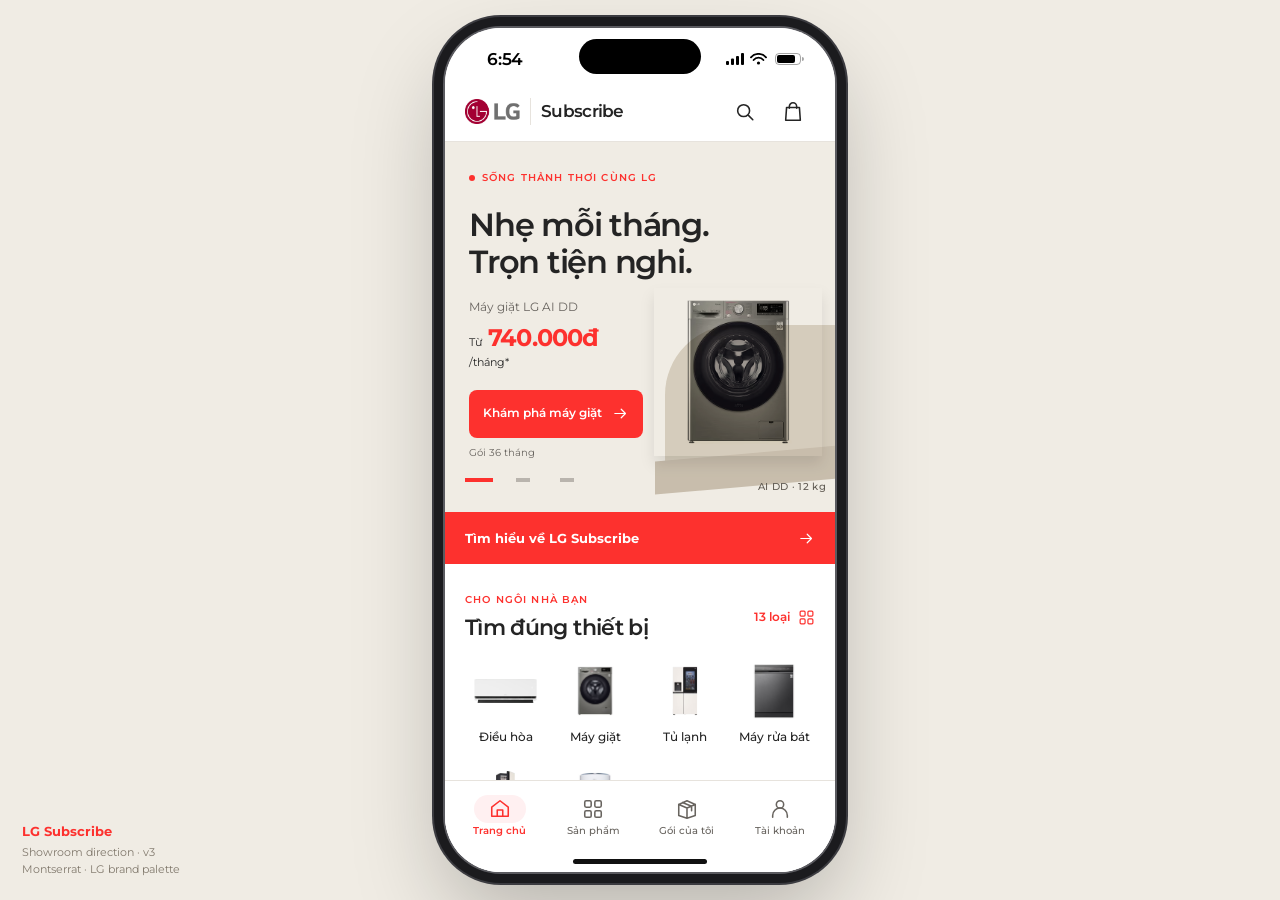
==== commit fbed26ed: "Reordered product card + bordered" ====
--- a/preview/index.html
+++ b/preview/index.html
@@ -741,7 +741,7 @@
 .product-grid {
   display: grid;
   grid-template-columns: repeat(2, minmax(0, 1fr));
-  gap: 24px 12px
+  gap: 12px
 }
 
 .product-card {
@@ -879,6 +879,9 @@
 }
 
 .card-link {
+  width: 100%;
+  padding: 0;
+  text-align: left;
   display: flex;
   align-items: center;
   justify-content: space-between;
@@ -2485,7 +2488,7 @@
   }
 
   .product-grid {
-    gap: 24px 10px
+    gap: 10px
   }
 
   .product-copy h3 {
@@ -2557,12 +2560,29 @@
 .choice {
   scroll-margin-block: 90px
 }
-/* Promotions: small box under each product card, full list on detail. */
+/* Product cards are bordered cells. Rows: visual, copy, promo box, details link, buy.
+   Rows are placed explicitly so a card without a promo keeps its buttons level with its neighbour.
+   The full promo list is on the detail page. */
 .product-grid .product-card {
   display: grid;
-  grid-row: span 4;
+  grid-row: span 5;
   grid-template-rows: subgrid;
-  row-gap: 0
+  row-gap: 0;
+  padding: 10px;
+  border: 1px solid var(--line);
+  border-radius: 12px
+}
+
+.product-grid .product-card>.promo-box {
+  grid-row: 3
+}
+
+.product-grid .product-card>.card-link {
+  grid-row: 4
+}
+
+.product-grid .product-card>.product-card-actions {
+  grid-row: 5
 }
 
 .product-grid .product-card .product-copy {
@@ -13989,7 +14009,7 @@
 function pageTop(title,desc='',back=null){return `<div class="page-top">${back?`<div class="back-heading"><button class="icon-button" data-go="${escape(back)}" aria-label="Quay lại">${icon('back')}</button><h1>${escape(title)}</h1></div>`:`<h1>${escape(title)}</h1>`}${desc?`<p>${escape(desc)}</p>`:''}</div>`}
 const campaigns=[{title:'Nhẹ mỗi tháng.<br>Trọn tiện nghi.',desc:'Máy giặt LG AI DD',price:byId('washer').monthly[36],image:'washer',label:'AI DD · '+byId('washer').attributes.capacity,cta:'Khám phá máy giặt',route:'/product/washer',className:'',kicker:'Sống thảnh thơi cùng LG'},{title:'Màn hình lớn.<br>Niềm vui lớn.',desc:'TV LG QNED evo 86 inch',price:byId('tv').monthly[36],image:'tv',label:'QNED evo · 4K',cta:'Khám phá TV',route:'/product/tv',className:'promo-tv',kicker:'Nâng tầm giải trí tại nhà'},{title:'Không khí sạch.<br>Nhà an lành.',desc:'LG PuriCare 360 HIT',price:byId('air').monthly[36],image:'air',label:'PuriCare · '+byId('air').attributes.capacity,cta:'Xem máy lọc khí',route:'/product/air',className:'promo-air',kicker:'Chăm chút không gian sống'}];
 function hero(){const c=campaigns[state.campaign];return `<section class="hero ${c.className}" aria-label="Chiến dịch ${state.campaign+1} trong 3"><div class="hero-content"><div class="eyebrow"><span class="brand-mark"></span>${c.kicker}</div><h1>${c.title}</h1><p class="hero-desc">${c.desc}</p><div class="hero-price"><small>Từ</small> ${money(c.price)}<small>/tháng*</small></div><button class="hero-cta" data-go="${c.route}">${c.cta}${icon('arrow')}</button><span class="hero-term">Gói 36 tháng</span></div><div class="hero-scene"><span class="hero-stage" aria-hidden="true"></span><img src="${ASSETS[c.image]}" alt="${escape(c.desc)}"><span class="hero-product-label">${c.label}</span></div><span class="hero-signature" aria-hidden="true">Life’s Good.</span></section>`}
-function productCard(p){return `<article class="product-card"><div class="product-visual">${p.attributes.capacity?`<span class="product-tag">${escape(p.attributes.capacity)}</span>`:''}<button class="product-open" data-product="${p.id}" aria-label="Xem ${escape(p.name)}"><img src="${ASSETS[p.imageKey]}" alt="${escape(p.name)}" loading="lazy"></button>${p.imageIsIllustrative?'<span class="image-disclaimer">Hình minh họa</span>':''}<button class="heart-button" data-save="${p.id}" aria-pressed="${state.saved.includes(p.id)}" aria-label="${state.saved.includes(p.id)?'Bỏ lưu':'Lưu'} ${escape(p.name)}">${icon('heart')}</button></div><button class="product-copy" data-product="${p.id}" aria-label="Chi tiết ${escape(p.name)}, từ ${money(p.monthly[36])} mỗi tháng, gói 36 tháng"><h3>${escape(p.name)}</h3><p class="product-spec">${escape(p.attributes.style||p.subtitle)}</p><div class="model">${escape(p.model)}${p.draft?' · Bản nháp':''}</div>${p.canRegister===false?'<p class="availability-label">'+escape(statusLabel(p))+'</p>':''}<div class="card-price-label">Từ / tháng</div><div class="price">${money(p.monthly[36])}</div><p class="term-note">36 tháng · Tổng ${money(p.monthly[36]*36)}</p><span class="card-link">Xem chi tiết ${icon('arrow')}</span></button><div class="product-card-actions"><button class="primary" data-buy="${p.id}" data-card-buy="true" aria-label="Mua ${escape(p.name)}" ${p.canRegister===false?'disabled':''}>${p.canRegister===false?'Tạm chưa nhận đơn':'Mua'} ${icon('arrow')}</button></div>${promoBox(p)}</article>`}
+function productCard(p){return `<article class="product-card"><div class="product-visual">${p.attributes.capacity?`<span class="product-tag">${escape(p.attributes.capacity)}</span>`:''}<button class="product-open" data-product="${p.id}" aria-label="Xem ${escape(p.name)}"><img src="${ASSETS[p.imageKey]}" alt="${escape(p.name)}" loading="lazy"></button>${p.imageIsIllustrative?'<span class="image-disclaimer">Hình minh họa</span>':''}<button class="heart-button" data-save="${p.id}" aria-pressed="${state.saved.includes(p.id)}" aria-label="${state.saved.includes(p.id)?'Bỏ lưu':'Lưu'} ${escape(p.name)}">${icon('heart')}</button></div><button class="product-copy" data-product="${p.id}" aria-label="Chi tiết ${escape(p.name)}, từ ${money(p.monthly[36])} mỗi tháng, gói 36 tháng"><h3>${escape(p.name)}</h3><p class="product-spec">${escape(p.attributes.style||p.subtitle)}</p><div class="model">${escape(p.model)}${p.draft?' · Bản nháp':''}</div>${p.canRegister===false?'<p class="availability-label">'+escape(statusLabel(p))+'</p>':''}<div class="card-price-label">Từ / tháng</div><div class="price">${money(p.monthly[36])}</div><p class="term-note">36 tháng · Tổng ${money(p.monthly[36]*36)}</p></button>${promoBox(p)}<button class="card-link" data-product="${p.id}" aria-label="Xem chi tiết ${escape(p.name)}">Xem chi tiết ${icon('arrow')}</button><div class="product-card-actions"><button class="primary" data-buy="${p.id}" data-card-buy="true" aria-label="Mua ${escape(p.name)}" ${p.canRegister===false?'disabled':''}>${p.canRegister===false?'Tạm chưa nhận đơn':'Mua'} ${icon('arrow')}</button></div></article>`}
 function home(){return `<main class="screen home-screen" id="main"><div class="hero-wrap"><div id="hero-slot">${hero()}</div><div class="pagination" aria-label="Chọn banner">${campaigns.map((c,i)=>`<button class="dot-button" data-campaign="${i}" aria-label="Banner ${i+1}: ${c.desc}" aria-pressed="${state.campaign===i}"><span></span></button>`).join('')}</div><button class="subscribe-ribbon" data-action="campaign-info"><span>Tìm hiểu về LG Subscribe</span>${icon('arrow')}</button></div><section class="category-home"><div class="section-heading"><div><p class="section-kicker">Cho ngôi nhà bạn</p><h2>Tìm đúng thiết bị</h2></div><button class="text-button" data-action="category-picker" aria-haspopup="dialog">13 loại ${icon('grid')}</button></div><div class="category-grid">${CATEGORIES.slice(0,7).map(c=>`<button class="category-tile" data-category="${c.id}" aria-label="Xem ${escape(c.label)}"><span class="category-visual ${c.id}"><img src="${ASSETS[c.id]}" alt=""></span><span>${escape(c.shortLabel)}</span></button>`).join('')}<button class="category-tile" data-action="category-picker" aria-label="Xem tất cả loại sản phẩm"><span class="category-visual all">${icon('grid')}</span><span>Tất cả</span></button></div></section><section class="campaign-small"><div class="campaign-small-copy"><div class="eyebrow">Thêm thời gian cho bạn</div><h2>Bếp sạch.<br>Việc nhà nhẹ tênh.</h2><p>LG QuadWash · 14 bộ</p><button class="text-button" data-category="dish">Khám phá máy rửa bát ${icon('arrow')}</button></div><div class="small-stage"><img src="${ASSETS.dish}" alt="Máy rửa bát LG QuadWash"></div></section><section class="featured"><div class="section-heading"><div><p class="section-kicker">Bắt đầu từ điều bạn thích</p><h2>Gợi ý cho tổ ấm</h2></div><button class="text-button" data-category="all" aria-label="Xem tất cả sản phẩm">Tất cả ${icon('arrow')}</button></div><div class="product-grid">${['fridge','washer','dish','air'].map(id=>productCard(byId(id))).join('')}</div></section>${consultationPanel()}</main>${nav('home')}`}
 function normalize(s){return s.toLowerCase().normalize('NFD').replace(/[\u0300-\u036f]/g,'').replace(/đ/g,'d')}
 const SUBTYPE_ORDER=['UHD','QNED','MRGB','OLED','Lifestyle','T/F','B/F','F/D','SXS','RAC BD','F/L','T/L'],SUBTYPE_CATS=['tv','fridge','ac','washer'],SIZE_DIGITS={tv:/^\d+/,ac:/\d{2}/,dehumidifier:/\d{2}/,soundbar:/\d{2,3}/,speaker:/\d{2,3}/};
